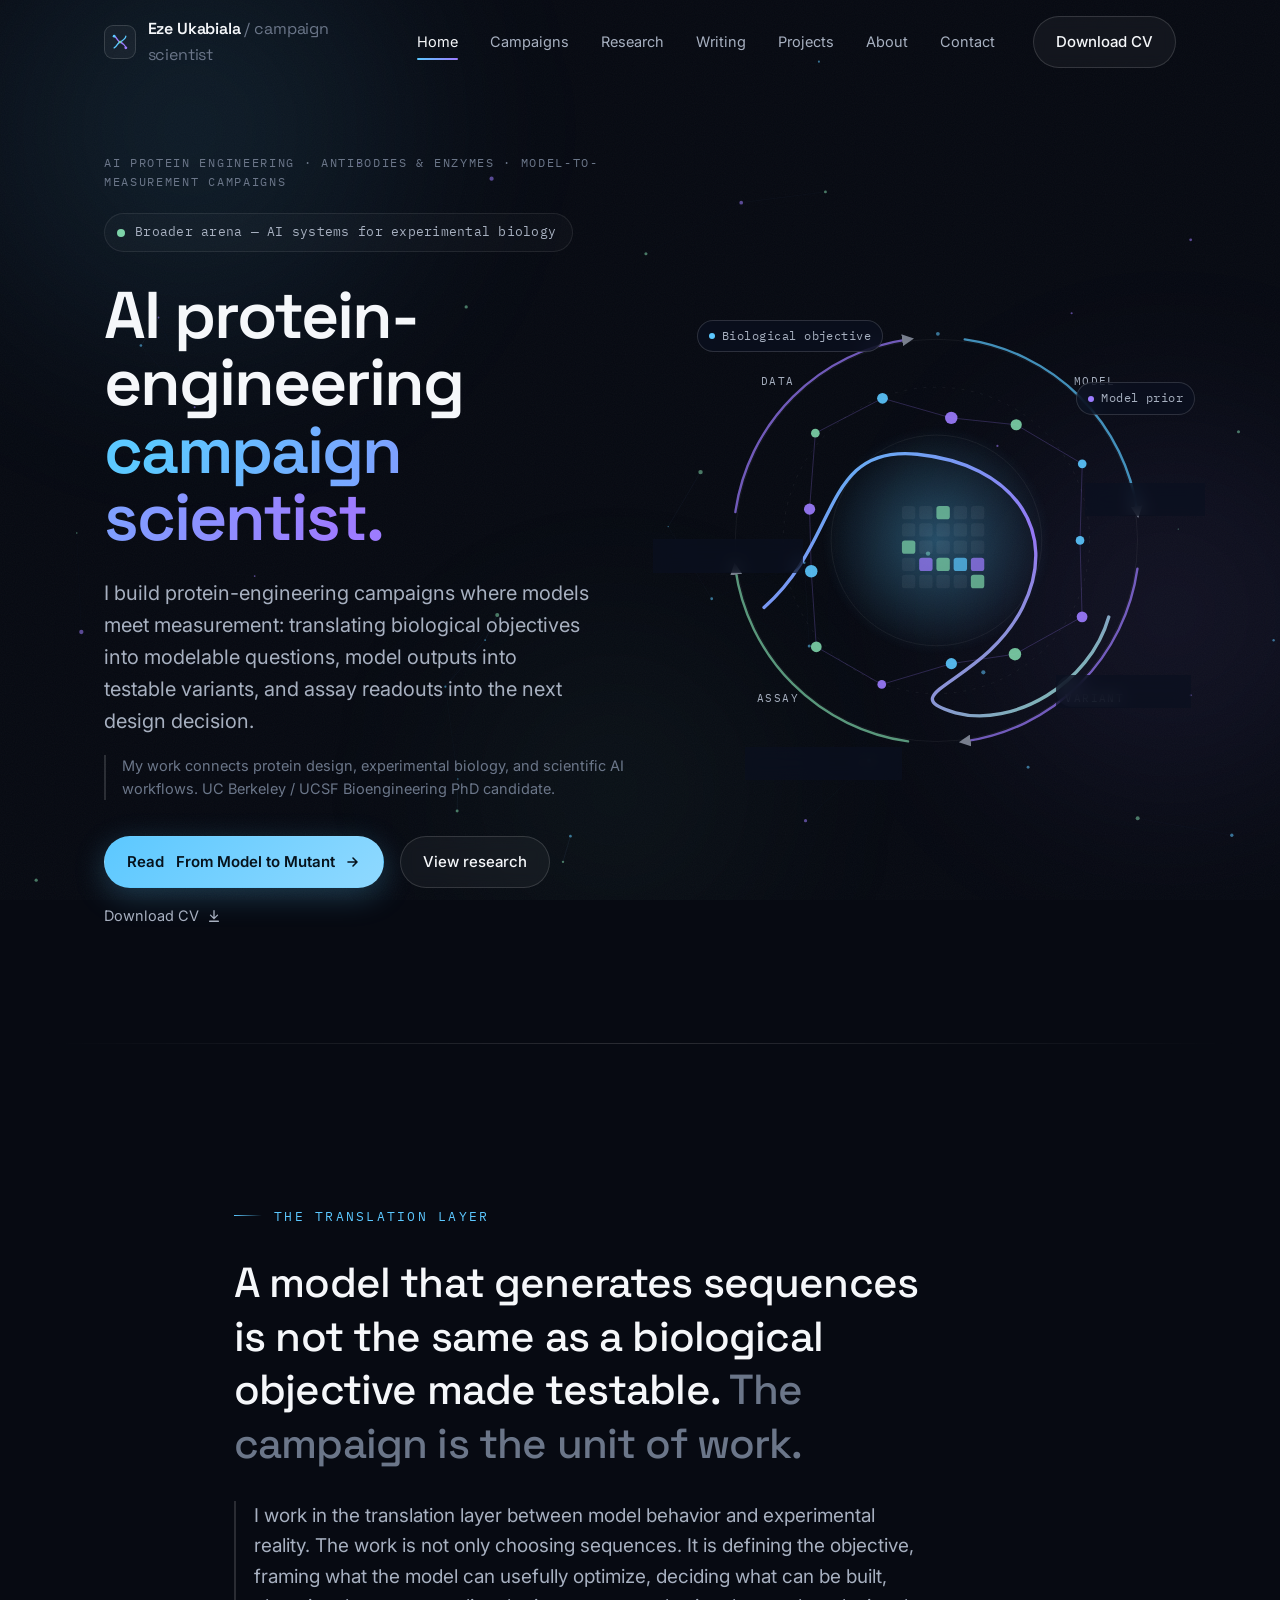
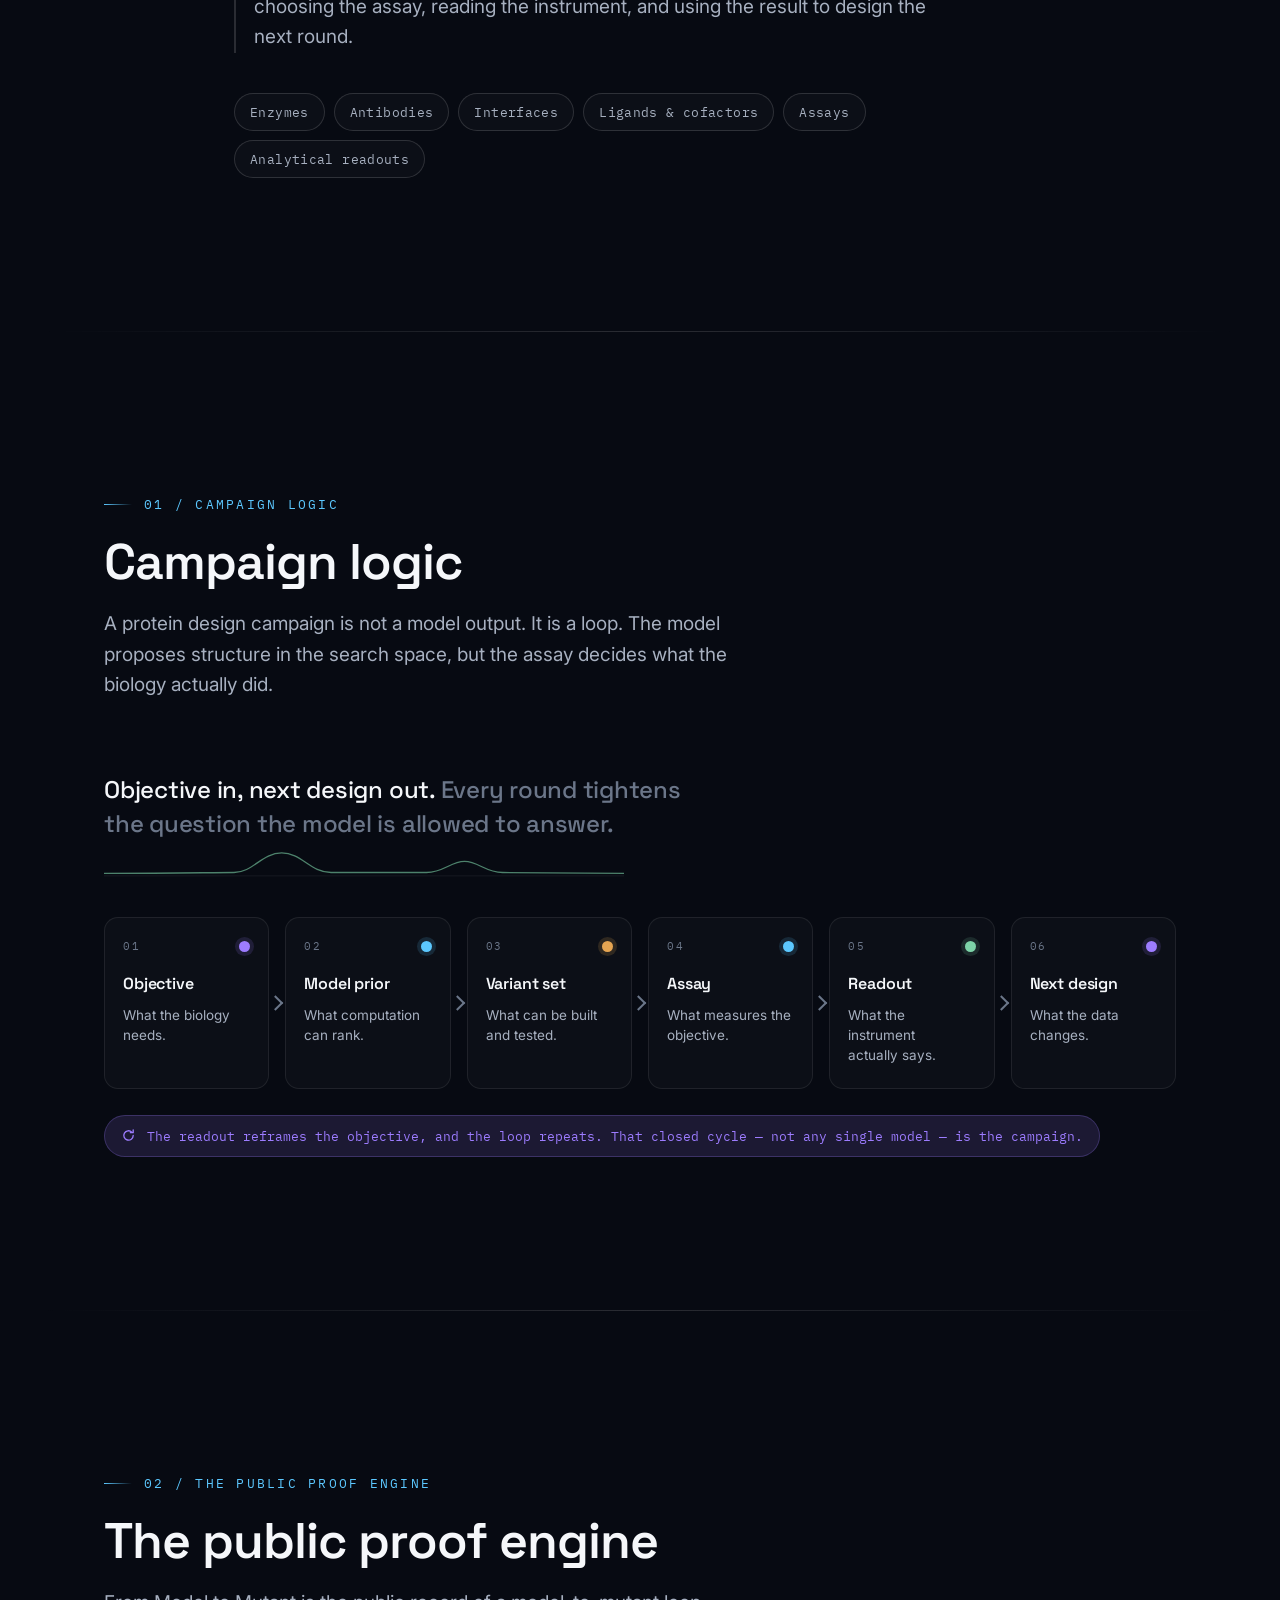
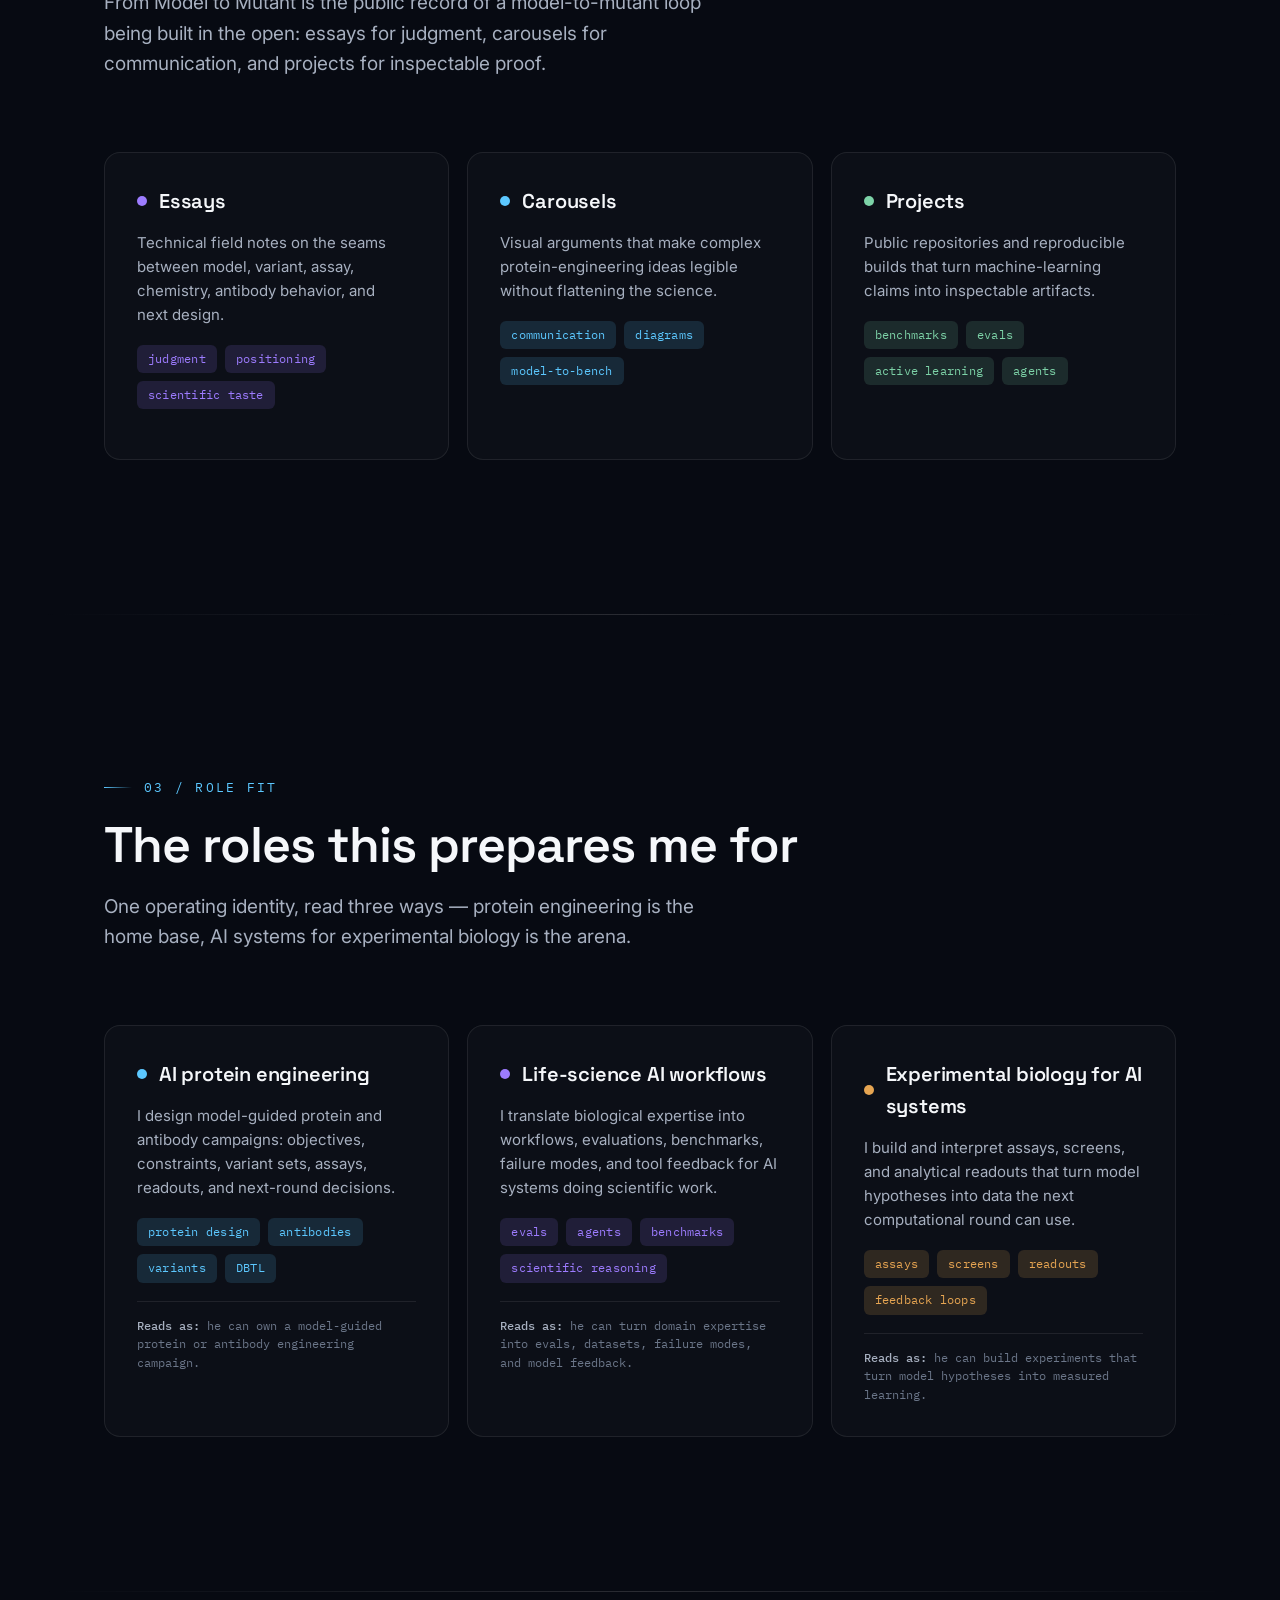
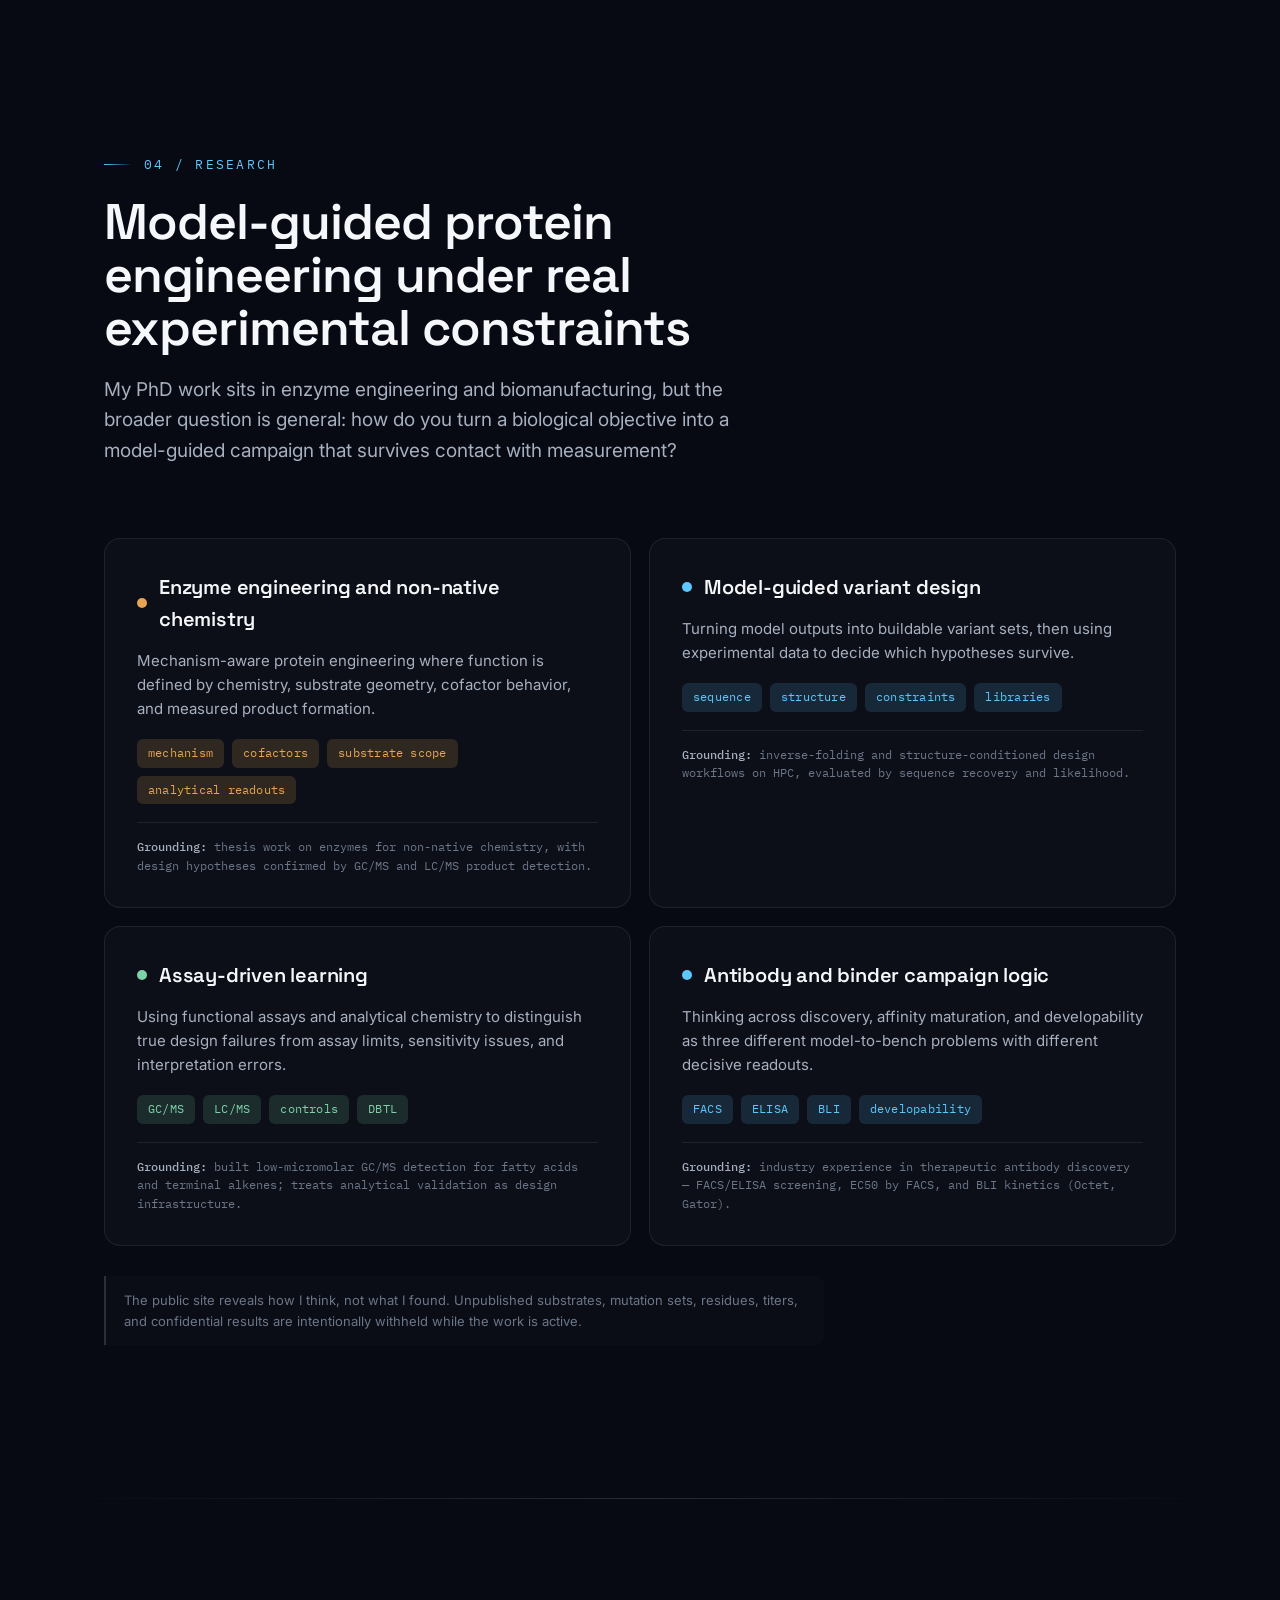
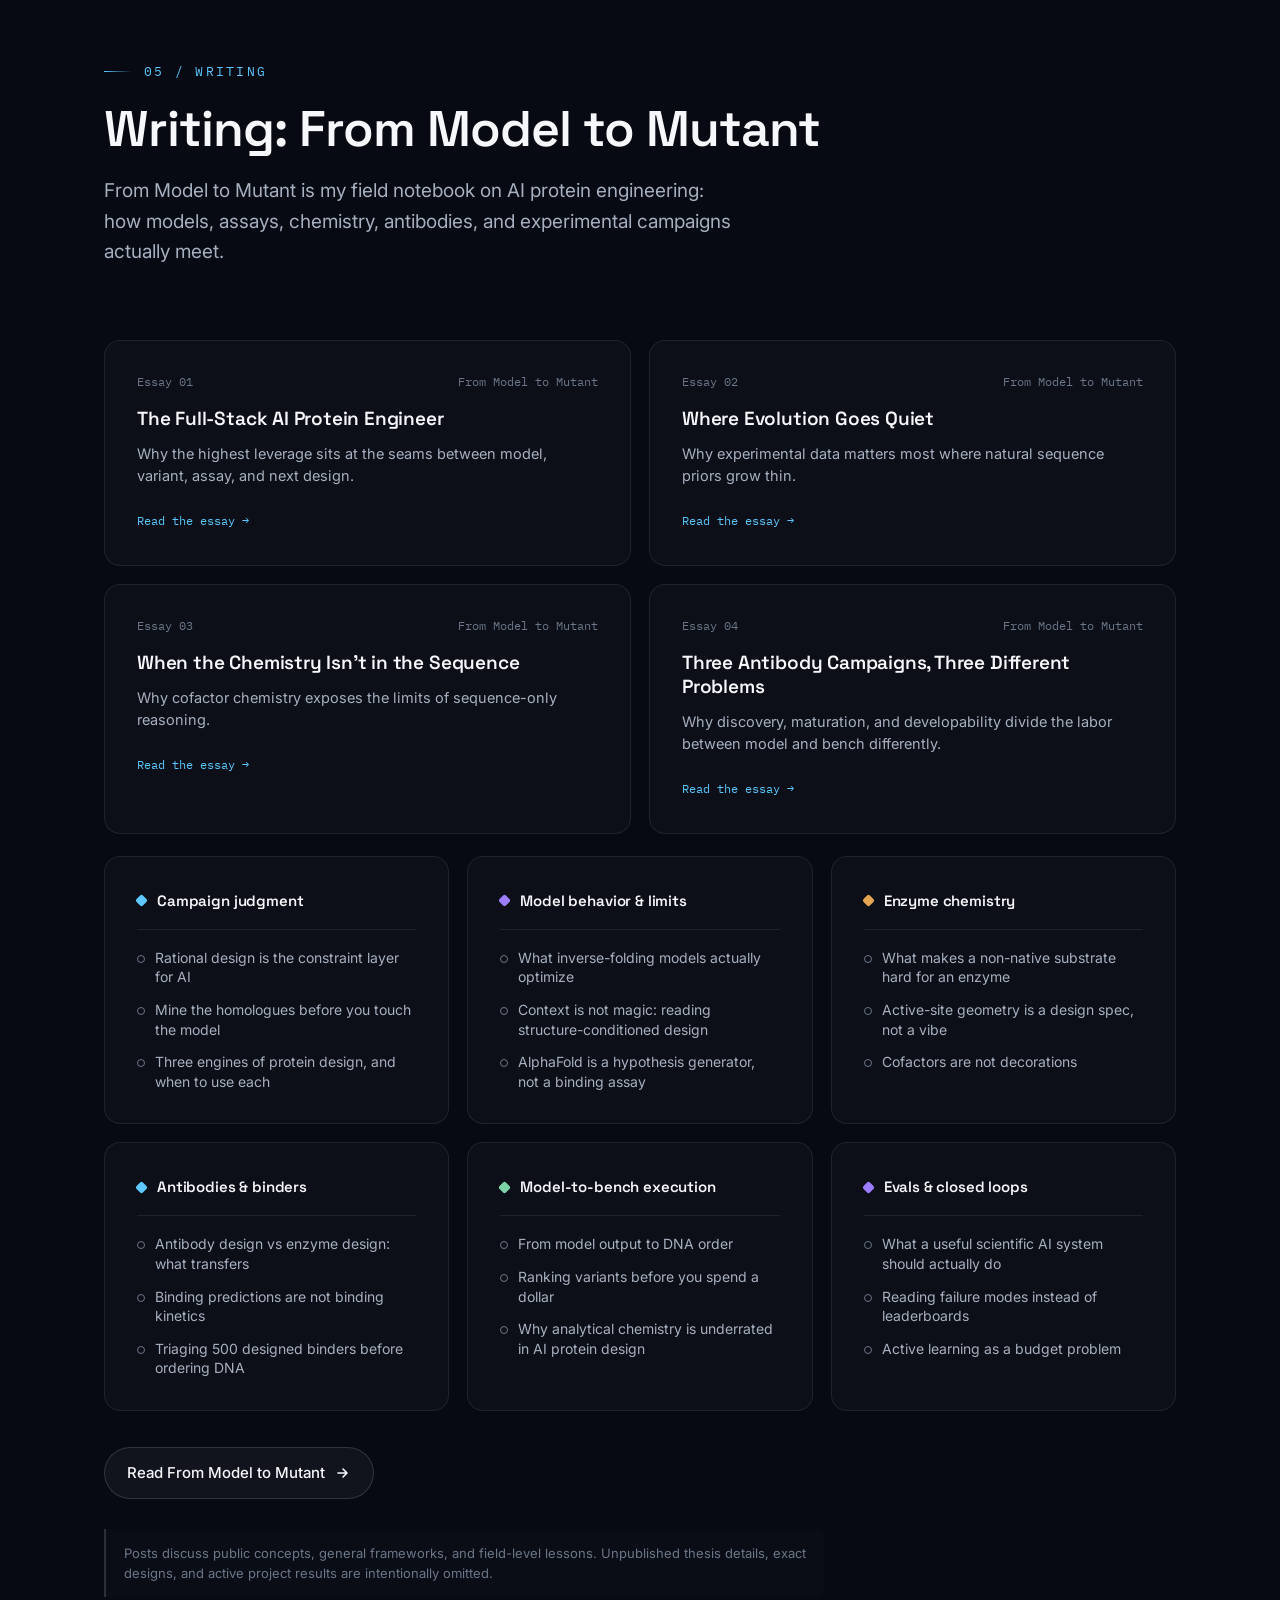
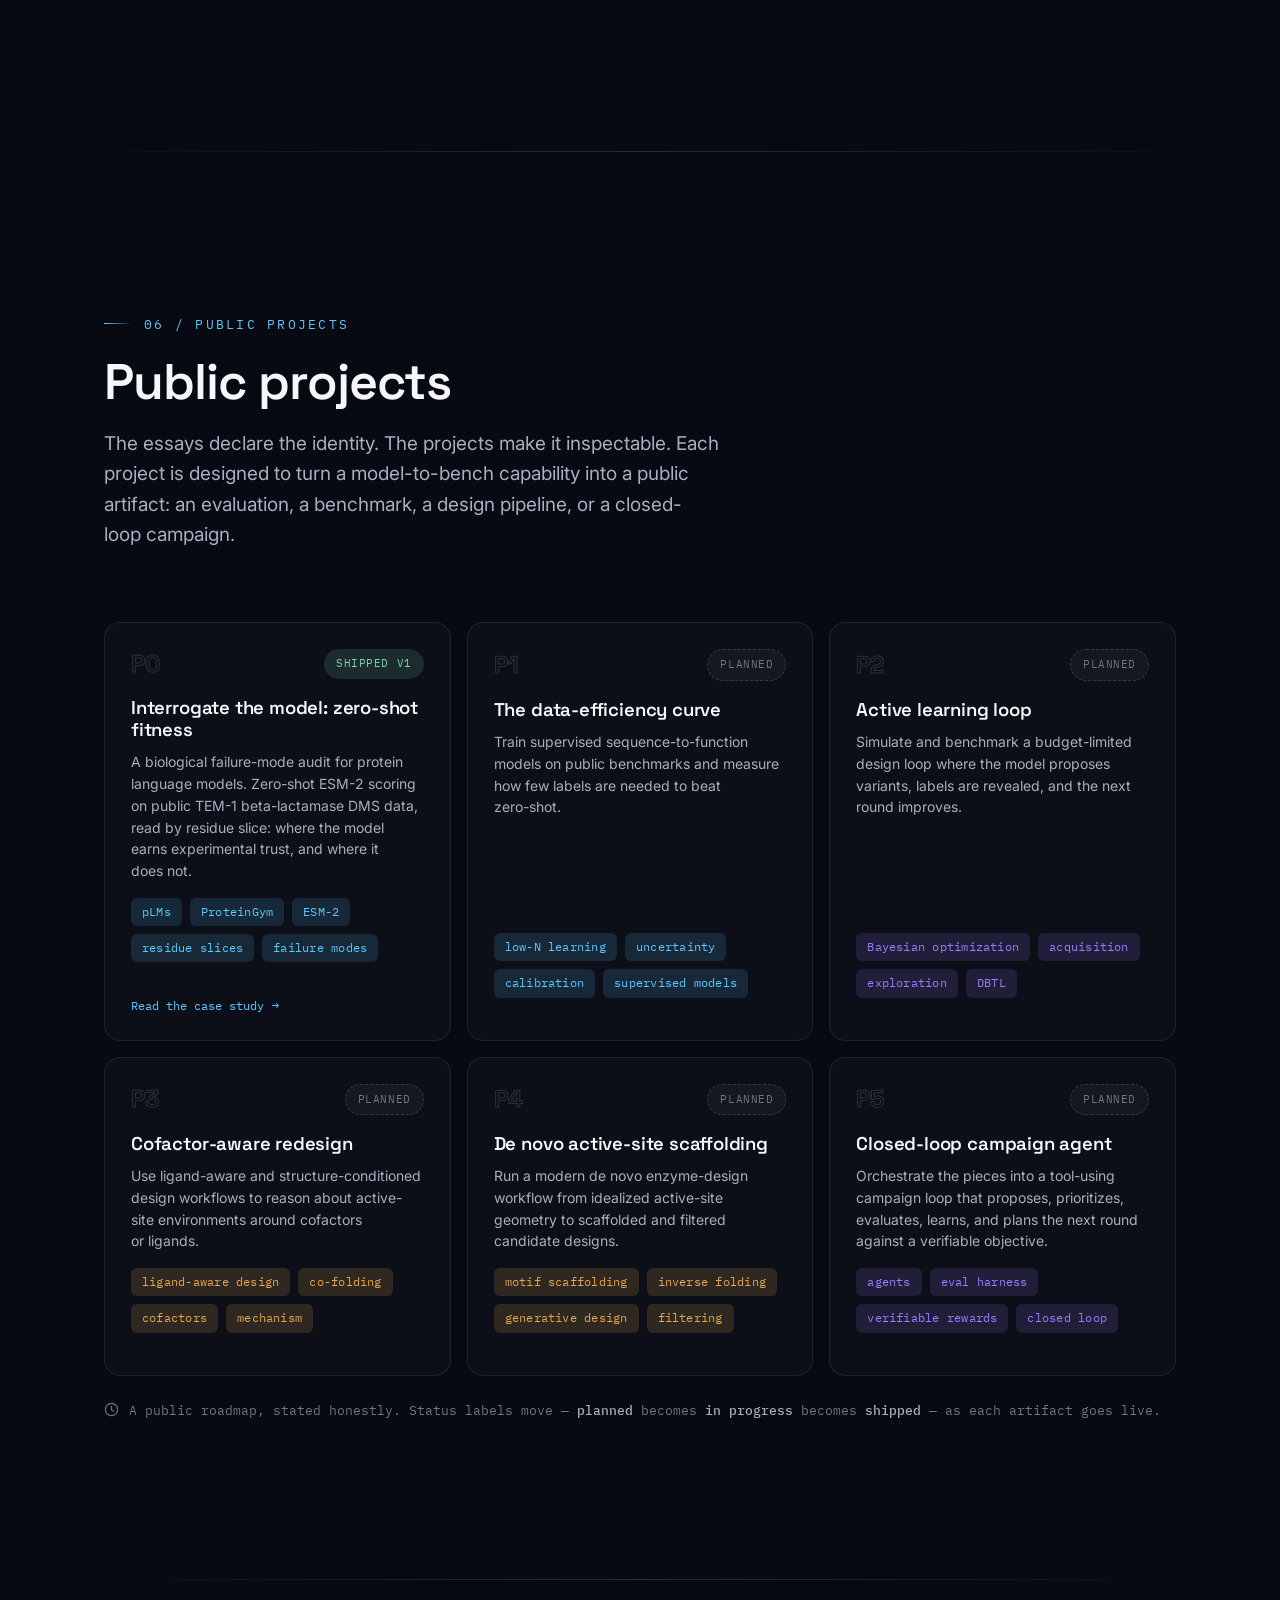
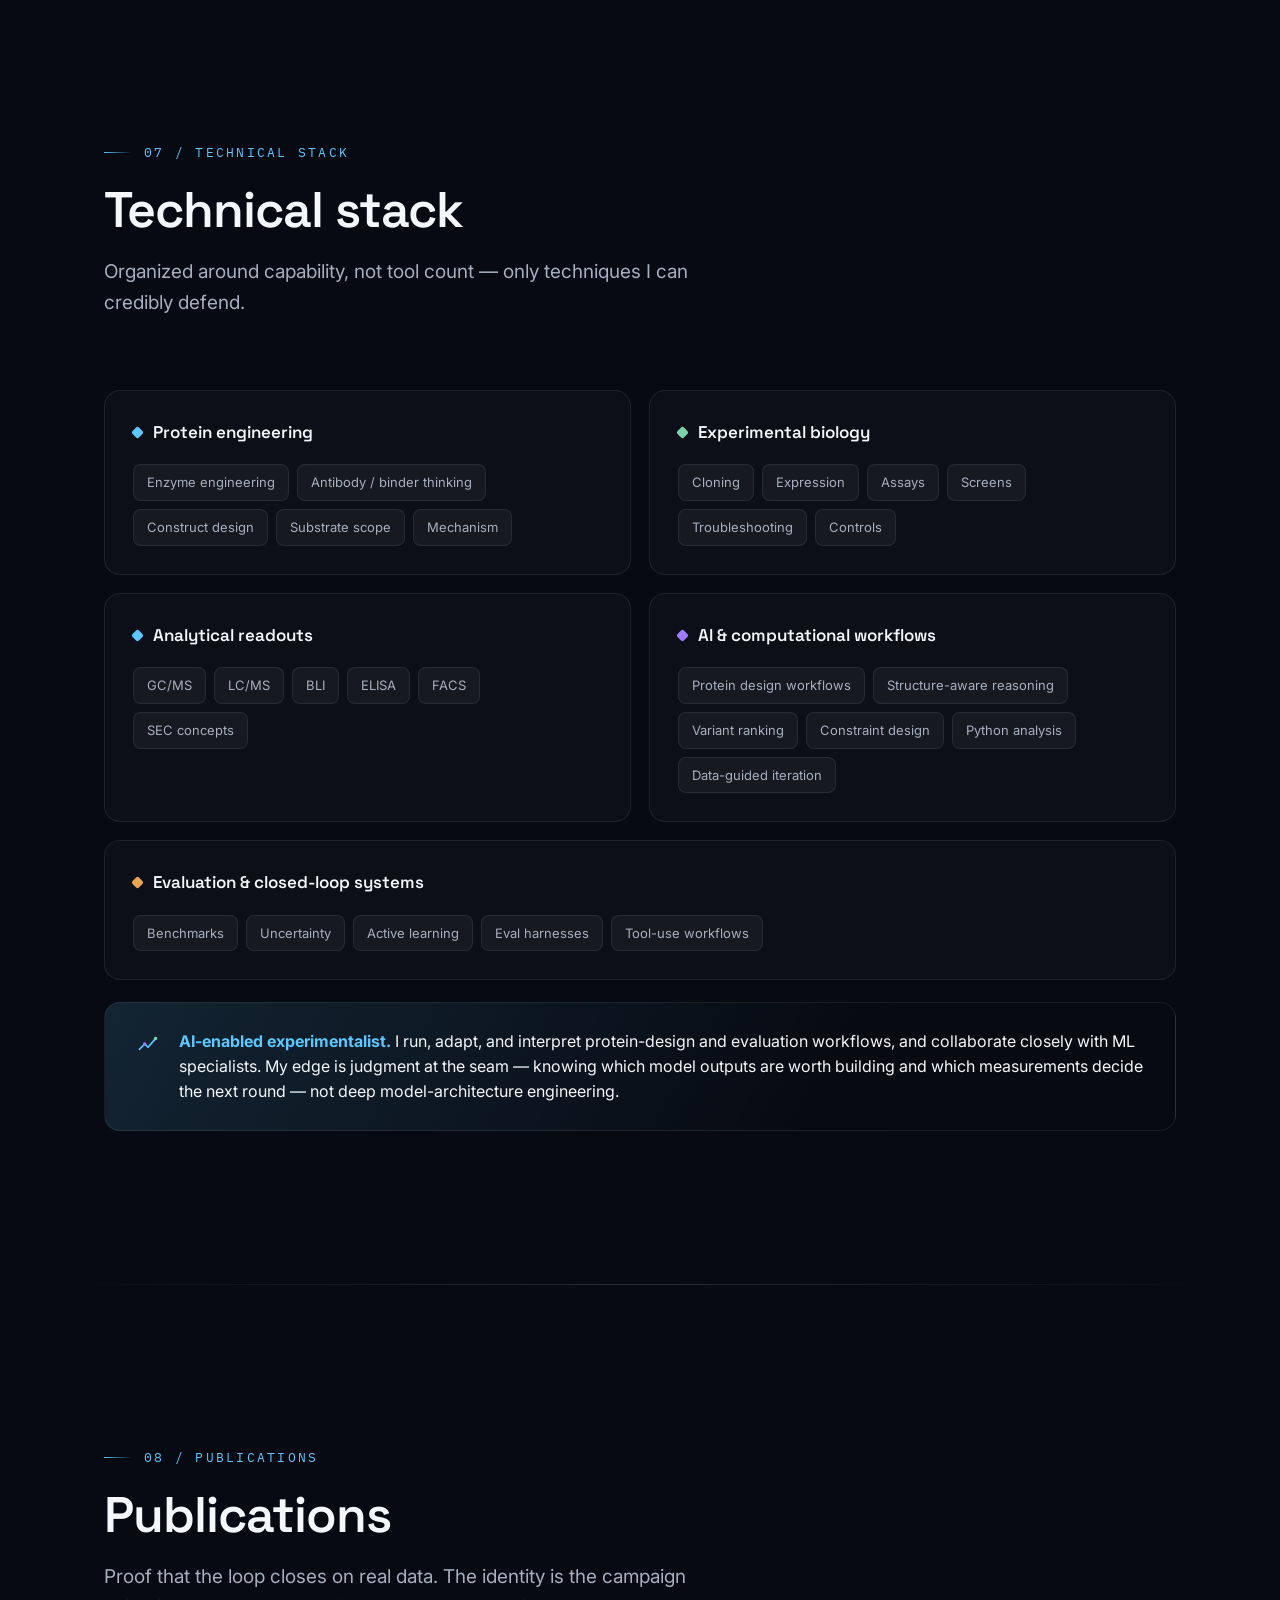
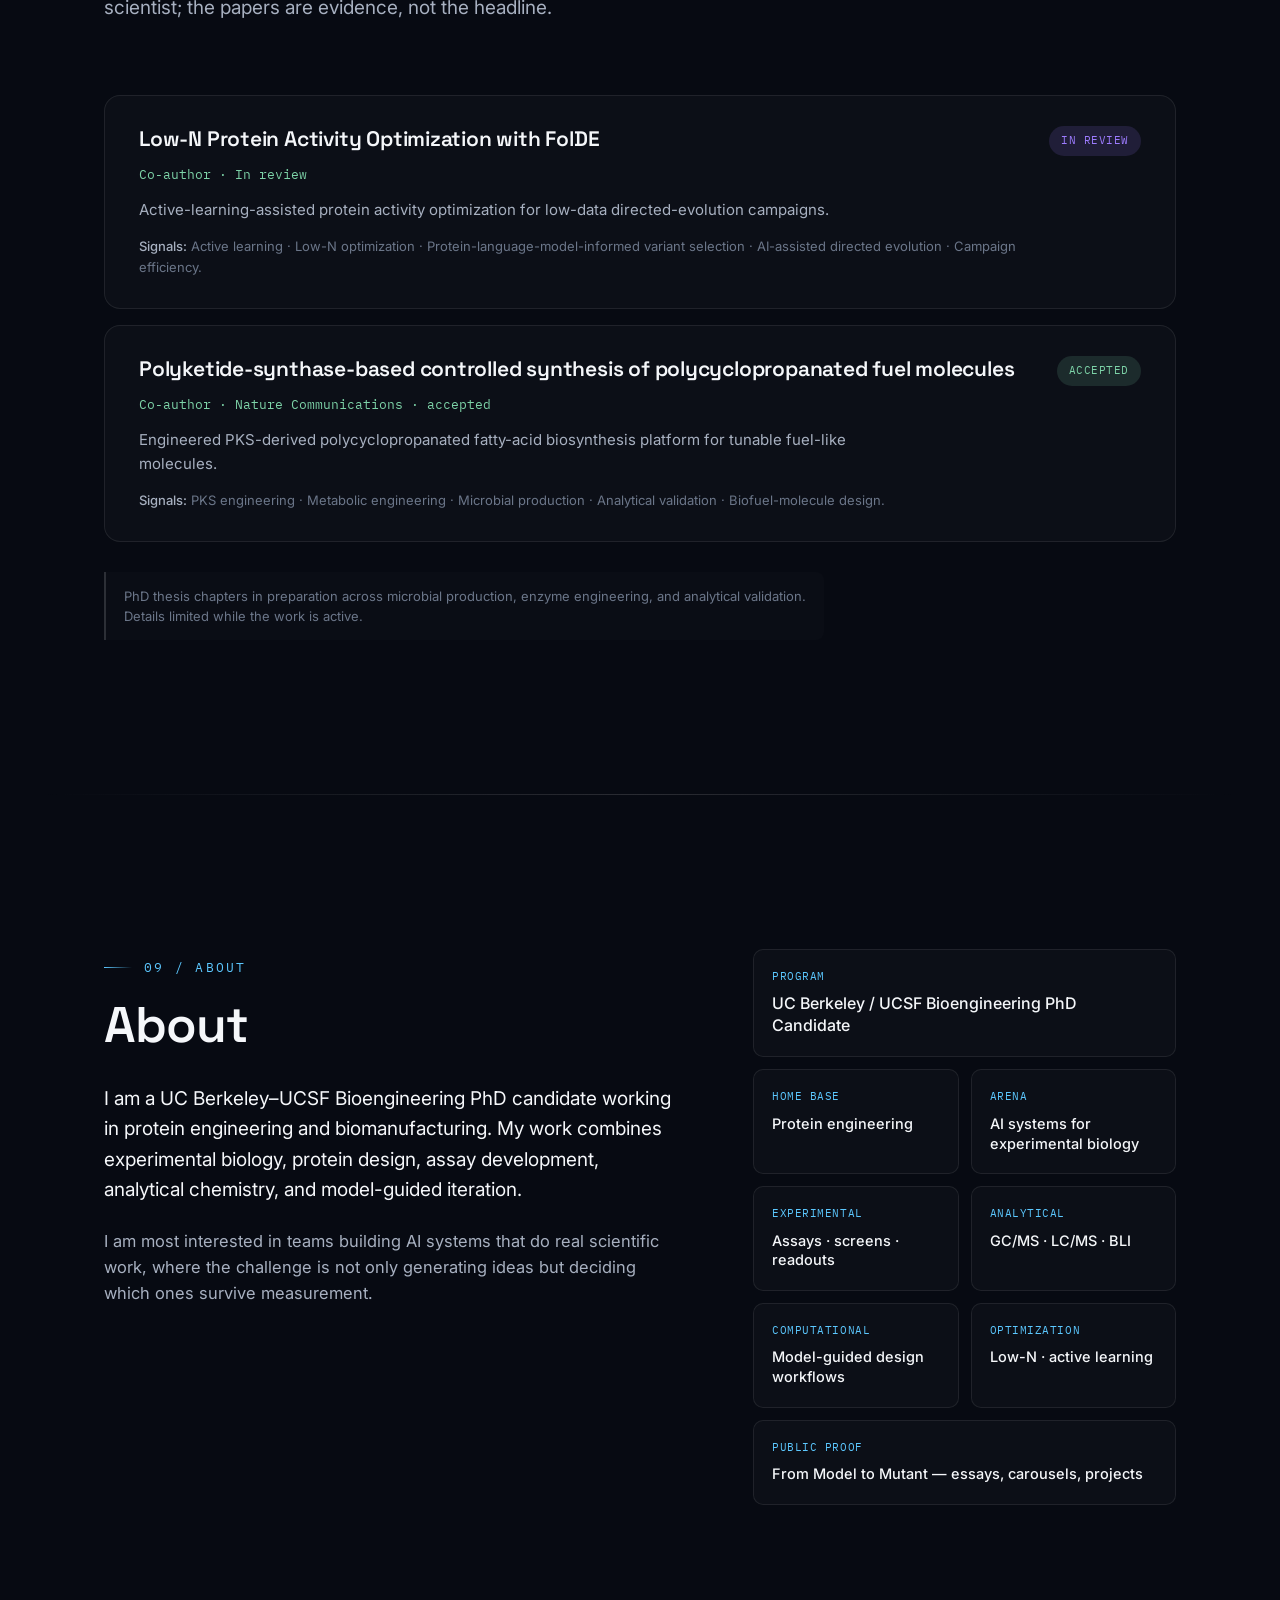
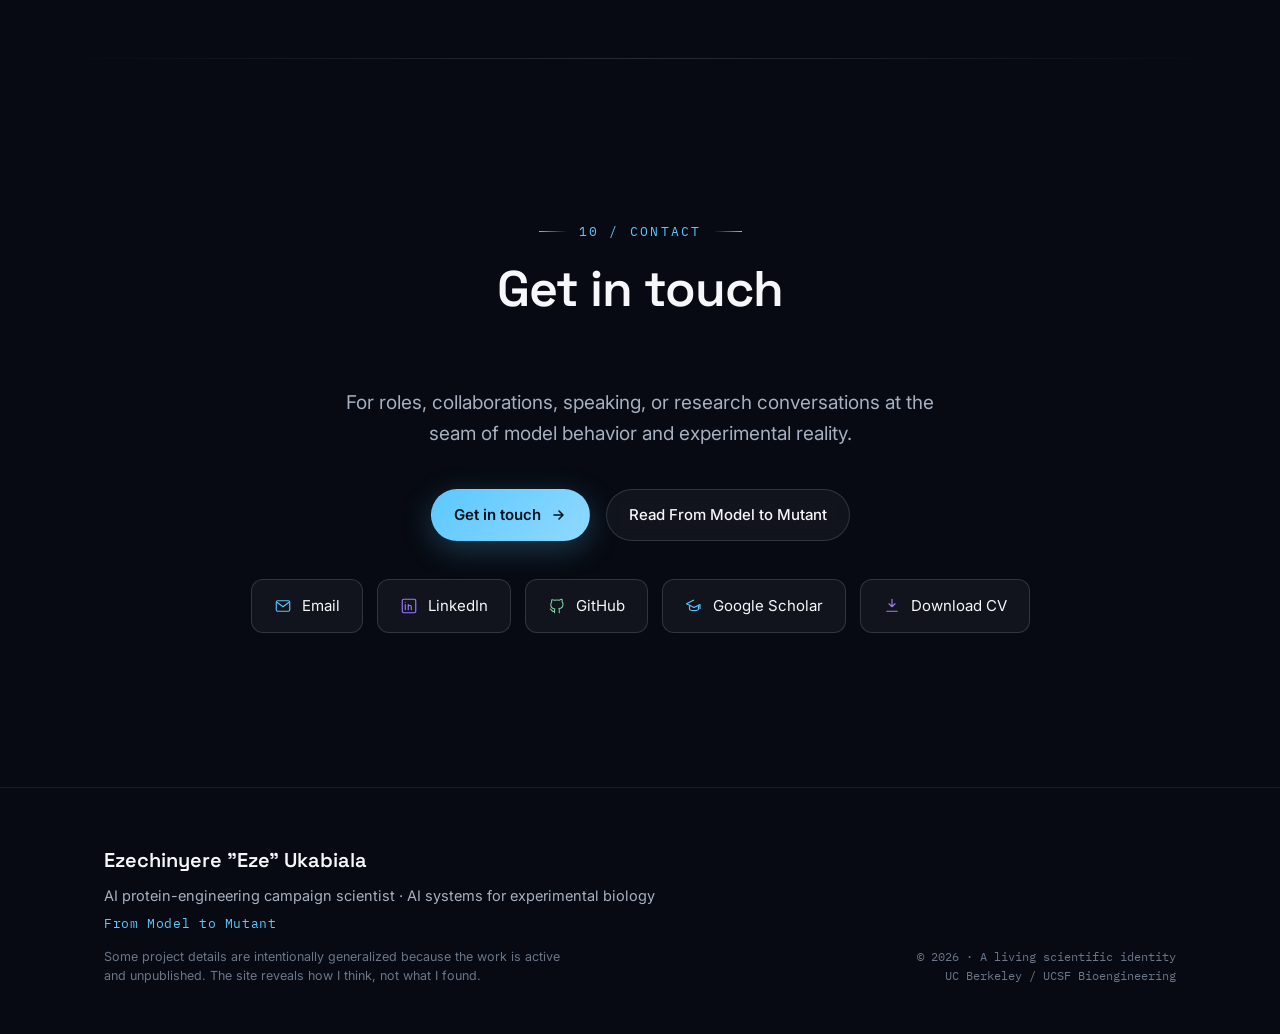
==== index.html @ 8ec1fbf8 "Replace portfolio site with project case study design" ====
<!DOCTYPE html>
<html lang="en">
<head>
<meta charset="UTF-8" />
<meta name="viewport" content="width=device-width, initial-scale=1.0" />
<title>Eze Ukabiala — AI Protein-Engineering Campaign Scientist</title>
<meta name="description" content="Ezechinyere 'Eze' Ukabiala — AI protein-engineering campaign scientist working at the seam of model behavior and experimental reality: protein and antibody design, experimental biology, analytical readouts, and scientific AI workflows. UC Berkeley / UCSF Bioengineering PhD candidate." />
<link rel="preconnect" href="https://fonts.googleapis.com" />
<link rel="preconnect" href="https://fonts.gstatic.com" crossorigin />
<link href="https://fonts.googleapis.com/css2?family=Space+Grotesk:wght@400;500;600;700&family=Inter:wght@400;500;600&family=IBM+Plex+Mono:wght@400;500&display=swap" rel="stylesheet" />
<link rel="stylesheet" href="styles.css" />
</head>
<body>

<template id="__bundler_thumbnail" data-bg-color="#070A12">
  <svg viewBox="0 0 1200 800" xmlns="http://www.w3.org/2000/svg">
    <rect width="1200" height="800" fill="#070A12"/>
    <circle cx="600" cy="400" r="190" fill="none" stroke="rgba(255,255,255,0.08)" stroke-width="2"/>
    <circle cx="600" cy="400" r="130" fill="none" stroke="rgba(255,255,255,0.06)" stroke-width="2" stroke-dasharray="4 10"/>
    <path d="M420 520 C 520 420 500 300 620 320 S 800 440 740 520" fill="none" stroke="#5CC8FF" stroke-width="6" stroke-linecap="round"/>
    <path d="M460 300 C 560 360 560 460 660 500" fill="none" stroke="#9D7CFF" stroke-width="5" stroke-linecap="round" opacity="0.8"/>
    <circle cx="420" cy="520" r="12" fill="#5CC8FF"/>
    <circle cx="740" cy="520" r="12" fill="#9D7CFF"/>
    <circle cx="600" cy="400" r="9" fill="#7DD3A8"/>
  </svg>
</template>

<!-- Ambient layers -->
<canvas id="bg-canvas"></canvas>
<div class="bg-orbs">
  <div class="orb orb-1"></div>
  <div class="orb orb-2"></div>
  <div class="orb orb-3"></div>
</div>
<div class="grain"></div>

<!-- NAV -->
<header class="nav">
  <div class="nav-inner">
    <a href="#home" class="brand">
      <span class="brand-mark">
        <svg viewBox="0 0 24 24" fill="none"><path d="M5 19c4-2 4-6 7-7s7-5 7-7" stroke="#5CC8FF" stroke-width="1.6" stroke-linecap="round"/><path d="M5 5c4 2 4 6 7 7s7 5 7 7" stroke="#9D7CFF" stroke-width="1.6" stroke-linecap="round"/><circle cx="5" cy="5" r="1.7" fill="#5CC8FF"/><circle cx="19" cy="19" r="1.7" fill="#9D7CFF"/><circle cx="12" cy="12" r="1.5" fill="#7DD3A8"/></svg>
      </span>
      <span class="brand-name">Eze Ukabiala<span> / campaign scientist</span></span>
    </a>
    <nav class="nav-links">
      <a href="#home">Home</a>
      <a href="#campaigns">Campaigns</a>
      <a href="#research">Research</a>
      <a href="#writing">Writing</a>
      <a href="#projects">Projects</a>
      <a href="#about">About</a>
      <a href="#contact">Contact</a>
    </nav>
    <div class="nav-cta">
      <a href="#" class="btn btn-ghost" data-cv>Download CV</a>
      <button class="nav-toggle" aria-label="Menu"><span></span><span></span><span></span></button>
    </div>
  </div>
</header>

<div class="mobile-backdrop"></div>
<nav class="mobile-menu">
  <a href="#campaigns">Campaigns</a>
  <a href="#research">Research</a>
  <a href="#writing">Writing</a>
  <a href="#projects">Projects</a>
  <a href="#about">About</a>
  <a href="#contact">Contact</a>
</nav>

<main>

<!-- HERO -->
<section class="hero" id="home" data-screen-label="Hero">
  <div class="wrap hero-grid">
    <div class="hero-copy">
      <div class="hero-eyebrow reveal">AI protein engineering · Antibodies &amp; enzymes · Model-to-measurement campaigns</div>
      <div class="pill">
        <span class="dot"></span>
        Broader arena — AI systems for experimental biology
      </div>
      <h1>AI protein-engineering <span class="grad">campaign scientist.</span></h1>
      <p class="hero-sub">I build protein-engineering campaigns where models meet measurement: translating biological objectives into modelable questions, model outputs into testable variants, and assay readouts into the next design decision.</p>
      <p class="hero-support">My work connects protein design, experimental biology, and scientific AI workflows. UC Berkeley / UCSF Bioengineering PhD candidate.</p>
      <div class="hero-actions">
        <a href="#" class="btn btn-primary">Read <em style="font-style:normal;margin-left:2px">From Model to Mutant</em>
          <svg width="16" height="16" viewBox="0 0 16 16" fill="none"><path d="M3 8h9M8 4l4 4-4 4" stroke="currentColor" stroke-width="1.6" stroke-linecap="round" stroke-linejoin="round"/></svg>
        </a>
        <a href="#research" class="btn btn-ghost">View research</a>
        <a href="#" class="btn-text" data-cv>Download CV
          <svg class="arrow" width="14" height="14" viewBox="0 0 16 16" fill="none"><path d="M8 2v9M4 7l4 4 4-4M3 14h10" stroke="currentColor" stroke-width="1.5" stroke-linecap="round" stroke-linejoin="round"/></svg>
        </a>
      </div>
    </div>

    <div class="hero-visual">
      <svg id="hero-svg" viewBox="0 0 500 500" aria-hidden="true"></svg>
      <div class="float-label" style="top:4%; left:0%; animation-delay:0s">Biological objective</div>
      <div class="float-label v" style="top:17%; right:-4%; animation-delay:1.1s">Model prior</div>
      <div class="float-label" style="top:50%; left:-9%; animation-delay:0.6s">Variant library</div>
      <div class="float-label g" style="bottom:15%; right:-3%; animation-delay:1.6s">Assay readout</div>
      <div class="float-label v" style="bottom:0%; left:10%; animation-delay:0.9s">Analytical trace</div>
      <div class="float-label g" style="top:38%; right:-6%; animation-delay:2.0s">Next design</div>
    </div>
  </div>
</section>

<div class="divider"></div>

<!-- TRANSLATION LAYER -->
<section id="translation" class="why" data-screen-label="Translation layer">
  <div class="wrap why-inner">
    <div class="eyebrow reveal">The translation layer</div>
    <p class="why-statement reveal">A model that generates sequences is not the same as a biological objective made testable. <span class="muted">The campaign is the unit of work.</span></p>
    <p class="why-sub reveal d1">I work in the translation layer between model behavior and experimental reality. The work is not only choosing sequences. It is defining the objective, framing what the model can usefully optimize, deciding what can be built, choosing the assay, reading the instrument, and using the result to design the next round.</p>
    <div class="modality-tags reveal d2">
      <span class="modality">Enzymes</span>
      <span class="modality">Antibodies</span>
      <span class="modality">Interfaces</span>
      <span class="modality">Ligands &amp; cofactors</span>
      <span class="modality">Assays</span>
      <span class="modality">Analytical readouts</span>
    </div>
  </div>
</section>

<div class="divider"></div>

<!-- CAMPAIGN LOGIC -->
<section id="campaigns" data-screen-label="Campaign logic">
  <div class="wrap">
    <div class="section-head reveal">
      <div class="eyebrow">01 / Campaign logic</div>
      <h2 class="section-title">Campaign logic</h2>
      <p class="section-intro">A protein design campaign is not a model output. It is a loop. The model proposes structure in the search space, but the assay decides what the biology actually did.</p>
    </div>

    <div class="reveal">
      <p class="loop-intro">Objective in, next design out. <span class="muted">Every round tightens the question the model is allowed to answer.</span></p>
      <svg class="assay-trace" viewBox="0 0 600 40" preserveAspectRatio="none" aria-hidden="true">
        <path class="base" d="M0 34 H600"/>
        <path d="M0 31 C 90 31, 120 30, 150 30 C 172 30, 182 7, 205 7 C 228 7, 238 30, 262 30 C 320 30, 340 30, 372 30 C 392 30, 400 17, 416 17 C 432 17, 440 30, 460 30 C 520 30, 560 31, 600 31"/>
      </svg>
    </div>

    <div class="loop-track">
      <div class="loop-node ln-violet reveal">
        <div class="ln-head"><span class="ln-num">01</span><span class="ln-dot"></span></div>
        <h4>Objective</h4>
        <p>What the biology needs.</p>
      </div>
      <div class="loop-node ln-cyan reveal">
        <div class="ln-head"><span class="ln-num">02</span><span class="ln-dot"></span></div>
        <h4>Model prior</h4>
        <p>What computation can rank.</p>
      </div>
      <div class="loop-node ln-amber reveal">
        <div class="ln-head"><span class="ln-num">03</span><span class="ln-dot"></span></div>
        <h4>Variant set</h4>
        <p>What can be built and tested.</p>
      </div>
      <div class="loop-node ln-cyan reveal">
        <div class="ln-head"><span class="ln-num">04</span><span class="ln-dot"></span></div>
        <h4>Assay</h4>
        <p>What measures the objective.</p>
      </div>
      <div class="loop-node ln-green reveal">
        <div class="ln-head"><span class="ln-num">05</span><span class="ln-dot"></span></div>
        <h4>Readout</h4>
        <p>What the instrument actually says.</p>
      </div>
      <div class="loop-node ln-violet reveal">
        <div class="ln-head"><span class="ln-num">06</span><span class="ln-dot"></span></div>
        <h4>Next design</h4>
        <p>What the data changes.</p>
      </div>
    </div>

    <div class="loop-return reveal">
      <svg viewBox="0 0 16 16" fill="none"><path d="M13 8a5 5 0 1 1-1.5-3.6M13 2v3h-3" stroke="#9D7CFF" stroke-width="1.4" stroke-linecap="round" stroke-linejoin="round"/></svg>
      The readout reframes the objective, and the loop repeats. That closed cycle — not any single model — is the campaign.
    </div>
  </div>
</section>

<div class="divider"></div>

<!-- PUBLIC PROOF ENGINE -->
<section id="proof" data-screen-label="Public proof engine">
  <div class="wrap">
    <div class="section-head reveal">
      <div class="eyebrow">02 / The public proof engine</div>
      <h2 class="section-title">The public proof engine</h2>
      <p class="section-intro">From Model to Mutant is the public record of a model-to-mutant loop being built in the open: essays for judgment, carousels for communication, and projects for inspectable proof.</p>
    </div>

    <div class="proof-grid">
      <article class="card reveal">
        <div class="c-head"><span class="c-dot" style="background:var(--violet)"></span><h3 class="card-title">Essays</h3></div>
        <p class="c-body">Technical field notes on the seams between model, variant, assay, chemistry, antibody behavior, and next design.</p>
        <div class="tags"><span class="tag violet">judgment</span><span class="tag violet">positioning</span><span class="tag violet">scientific taste</span></div>
      </article>
      <article class="card reveal d1">
        <div class="c-head"><span class="c-dot" style="background:var(--cyan)"></span><h3 class="card-title">Carousels</h3></div>
        <p class="c-body">Visual arguments that make complex protein-engineering ideas legible without flattening the science.</p>
        <div class="tags"><span class="tag">communication</span><span class="tag">diagrams</span><span class="tag">model-to-bench</span></div>
      </article>
      <article class="card reveal d2">
        <div class="c-head"><span class="c-dot" style="background:var(--green)"></span><h3 class="card-title">Projects</h3></div>
        <p class="c-body">Public repositories and reproducible builds that turn machine-learning claims into inspectable artifacts.</p>
        <div class="tags"><span class="tag green">benchmarks</span><span class="tag green">evals</span><span class="tag green">active learning</span><span class="tag green">agents</span></div>
      </article>
    </div>
  </div>
</section>

<div class="divider"></div>

<!-- ROLE FIT -->
<section id="roles" data-screen-label="Role fit">
  <div class="wrap">
    <div class="section-head reveal">
      <div class="eyebrow">03 / Role fit</div>
      <h2 class="section-title">The roles this prepares me for</h2>
      <p class="section-intro">One operating identity, read three ways — protein engineering is the home base, AI systems for experimental biology is the arena.</p>
    </div>

    <div class="role-grid">
      <article class="card reveal">
        <div class="c-head"><span class="c-dot" style="background:var(--cyan)"></span><h3 class="card-title">AI protein engineering</h3></div>
        <p class="c-body">I design model-guided protein and antibody campaigns: objectives, constraints, variant sets, assays, readouts, and next-round decisions.</p>
        <div class="tags"><span class="tag">protein design</span><span class="tag">antibodies</span><span class="tag">variants</span><span class="tag">DBTL</span></div>
        <div class="take"><b>Reads as:</b> he can own a model-guided protein or antibody engineering campaign.</div>
      </article>
      <article class="card reveal d1">
        <div class="c-head"><span class="c-dot" style="background:var(--violet)"></span><h3 class="card-title">Life-science AI workflows</h3></div>
        <p class="c-body">I translate biological expertise into workflows, evaluations, benchmarks, failure modes, and tool feedback for AI systems doing scientific work.</p>
        <div class="tags"><span class="tag violet">evals</span><span class="tag violet">agents</span><span class="tag violet">benchmarks</span><span class="tag violet">scientific reasoning</span></div>
        <div class="take"><b>Reads as:</b> he can turn domain expertise into evals, datasets, failure modes, and model feedback.</div>
      </article>
      <article class="card reveal d2">
        <div class="c-head"><span class="c-dot" style="background:var(--amber)"></span><h3 class="card-title">Experimental biology for AI systems</h3></div>
        <p class="c-body">I build and interpret assays, screens, and analytical readouts that turn model hypotheses into data the next computational round can use.</p>
        <div class="tags"><span class="tag amber">assays</span><span class="tag amber">screens</span><span class="tag amber">readouts</span><span class="tag amber">feedback loops</span></div>
        <div class="take"><b>Reads as:</b> he can build experiments that turn model hypotheses into measured learning.</div>
      </article>
    </div>
  </div>
</section>

<div class="divider"></div>

<!-- RESEARCH -->
<section id="research" data-screen-label="Research">
  <div class="wrap">
    <div class="section-head reveal">
      <div class="eyebrow">04 / Research</div>
      <h2 class="section-title">Model-guided protein engineering under real experimental constraints</h2>
      <p class="section-intro">My PhD work sits in enzyme engineering and biomanufacturing, but the broader question is general: how do you turn a biological objective into a model-guided campaign that survives contact with measurement?</p>
    </div>

    <div class="research-grid">
      <article class="card reveal">
        <div class="c-head"><span class="c-dot" style="background:var(--amber)"></span><h3 class="card-title">Enzyme engineering and non-native chemistry</h3></div>
        <p class="c-body">Mechanism-aware protein engineering where function is defined by chemistry, substrate geometry, cofactor behavior, and measured product formation.</p>
        <div class="tags"><span class="tag amber">mechanism</span><span class="tag amber">cofactors</span><span class="tag amber">substrate scope</span><span class="tag amber">analytical readouts</span></div>
        <div class="take"><b>Grounding:</b> thesis work on enzymes for non-native chemistry, with design hypotheses confirmed by GC/MS and LC/MS product detection.</div>
      </article>
      <article class="card reveal d1">
        <div class="c-head"><span class="c-dot" style="background:var(--cyan)"></span><h3 class="card-title">Model-guided variant design</h3></div>
        <p class="c-body">Turning model outputs into buildable variant sets, then using experimental data to decide which hypotheses survive.</p>
        <div class="tags"><span class="tag">sequence</span><span class="tag">structure</span><span class="tag">constraints</span><span class="tag">libraries</span></div>
        <div class="take"><b>Grounding:</b> inverse-folding and structure-conditioned design workflows on HPC, evaluated by sequence recovery and likelihood.</div>
      </article>
      <article class="card reveal d1">
        <div class="c-head"><span class="c-dot" style="background:var(--green)"></span><h3 class="card-title">Assay-driven learning</h3></div>
        <p class="c-body">Using functional assays and analytical chemistry to distinguish true design failures from assay limits, sensitivity issues, and interpretation errors.</p>
        <div class="tags"><span class="tag green">GC/MS</span><span class="tag green">LC/MS</span><span class="tag green">controls</span><span class="tag green">DBTL</span></div>
        <div class="take"><b>Grounding:</b> built low-micromolar GC/MS detection for fatty acids and terminal alkenes; treats analytical validation as design infrastructure.</div>
      </article>
      <article class="card reveal d2">
        <div class="c-head"><span class="c-dot" style="background:var(--cyan)"></span><h3 class="card-title">Antibody and binder campaign logic</h3></div>
        <p class="c-body">Thinking across discovery, affinity maturation, and developability as three different model-to-bench problems with different decisive readouts.</p>
        <div class="tags"><span class="tag">FACS</span><span class="tag">ELISA</span><span class="tag">BLI</span><span class="tag">developability</span></div>
        <div class="take"><b>Grounding:</b> industry experience in therapeutic antibody discovery — FACS/ELISA screening, EC50 by FACS, and BLI kinetics (Octet, Gator).</div>
      </article>
    </div>

    <p class="writing-disclosure reveal">The public site reveals how I think, not what I found. Unpublished substrates, mutation sets, residues, titers, and confidential results are intentionally withheld while the work is active.</p>
  </div>
</section>

<div class="divider"></div>

<!-- WRITING -->
<section id="writing" data-screen-label="Writing">
  <div class="wrap">
    <div class="section-head reveal">
      <div class="eyebrow">05 / Writing</div>
      <h2 class="section-title">Writing: From Model to Mutant</h2>
      <p class="section-intro">From Model to Mutant is my field notebook on AI protein engineering: how models, assays, chemistry, antibodies, and experimental campaigns actually meet.</p>
    </div>

    <div class="articles">
      <a href="#" class="article card reveal">
        <div class="akicker"><span>Essay 01</span><span>From Model to Mutant</span></div>
        <h4>The Full-Stack AI Protein Engineer</h4>
        <p>Why the highest leverage sits at the seams between model, variant, assay, and next design.</p>
        <span class="read">Read the essay <span class="arrow">→</span></span>
      </a>
      <a href="#" class="article card reveal d1">
        <div class="akicker"><span>Essay 02</span><span>From Model to Mutant</span></div>
        <h4>Where Evolution Goes Quiet</h4>
        <p>Why experimental data matters most where natural sequence priors grow thin.</p>
        <span class="read">Read the essay <span class="arrow">→</span></span>
      </a>
      <a href="#" class="article card reveal">
        <div class="akicker"><span>Essay 03</span><span>From Model to Mutant</span></div>
        <h4>When the Chemistry Isn't in the Sequence</h4>
        <p>Why cofactor chemistry exposes the limits of sequence-only reasoning.</p>
        <span class="read">Read the essay <span class="arrow">→</span></span>
      </a>
      <a href="#" class="article card reveal d1">
        <div class="akicker"><span>Essay 04</span><span>From Model to Mutant</span></div>
        <h4>Three Antibody Campaigns, Three Different Problems</h4>
        <p>Why discovery, maturation, and developability divide the labor between model and bench differently.</p>
        <span class="read">Read the essay <span class="arrow">→</span></span>
      </a>
    </div>

    <div class="lanes" style="margin-top:22px">
      <div class="lane card reveal">
        <div class="lane-head"><span class="lane-dot" style="background:var(--cyan)"></span>Campaign judgment</div>
        <ul class="lane-list">
          <li>Rational design is the constraint layer for AI</li>
          <li>Mine the homologues before you touch the model</li>
          <li>Three engines of protein design, and when to use each</li>
        </ul>
      </div>
      <div class="lane card reveal d1">
        <div class="lane-head"><span class="lane-dot" style="background:var(--violet)"></span>Model behavior &amp; limits</div>
        <ul class="lane-list">
          <li>What inverse-folding models actually optimize</li>
          <li>Context is not magic: reading structure-conditioned design</li>
          <li>AlphaFold is a hypothesis generator, not a binding assay</li>
        </ul>
      </div>
      <div class="lane card reveal">
        <div class="lane-head"><span class="lane-dot" style="background:var(--amber)"></span>Enzyme chemistry</div>
        <ul class="lane-list">
          <li>What makes a non-native substrate hard for an enzyme</li>
          <li>Active-site geometry is a design spec, not a vibe</li>
          <li>Cofactors are not decorations</li>
        </ul>
      </div>
      <div class="lane card reveal d1">
        <div class="lane-head"><span class="lane-dot" style="background:var(--cyan)"></span>Antibodies &amp; binders</div>
        <ul class="lane-list">
          <li>Antibody design vs enzyme design: what transfers</li>
          <li>Binding predictions are not binding kinetics</li>
          <li>Triaging 500 designed binders before ordering DNA</li>
        </ul>
      </div>
      <div class="lane card reveal">
        <div class="lane-head"><span class="lane-dot" style="background:var(--green)"></span>Model-to-bench execution</div>
        <ul class="lane-list">
          <li>From model output to DNA order</li>
          <li>Ranking variants before you spend a dollar</li>
          <li>Why analytical chemistry is underrated in AI protein design</li>
        </ul>
      </div>
      <div class="lane card reveal d1">
        <div class="lane-head"><span class="lane-dot" style="background:var(--violet)"></span>Evals &amp; closed loops</div>
        <ul class="lane-list">
          <li>What a useful scientific AI system should actually do</li>
          <li>Reading failure modes instead of leaderboards</li>
          <li>Active learning as a budget problem</li>
        </ul>
      </div>
    </div>

    <div style="margin-top:36px" class="reveal">
      <a href="#" class="btn btn-ghost">Read From Model to Mutant
        <svg width="16" height="16" viewBox="0 0 16 16" fill="none"><path d="M3 8h9M8 4l4 4-4 4" stroke="currentColor" stroke-width="1.6" stroke-linecap="round" stroke-linejoin="round"/></svg>
      </a>
    </div>

    <p class="writing-disclosure reveal">Posts discuss public concepts, general frameworks, and field-level lessons. Unpublished thesis details, exact designs, and active project results are intentionally omitted.</p>
  </div>
</section>

<div class="divider"></div>

<!-- PUBLIC PROJECTS -->
<section id="projects" data-screen-label="Public projects">
  <div class="wrap">
    <div class="section-head reveal">
      <div class="eyebrow">06 / Public projects</div>
      <h2 class="section-title">Public projects</h2>
      <p class="section-intro">The essays declare the identity. The projects make it inspectable. Each project is designed to turn a model-to-bench capability into a public artifact: an evaluation, a benchmark, a design pipeline, or a closed-loop campaign.</p>
    </div>

    <div class="roadmap">
      <a class="rm-card reveal rm-link" href="projects/p0-zero-shot-fitness.html" style="color:var(--text);text-decoration:none">
        <div class="rm-top"><span class="rm-code">P0</span><span class="pub-status status-shipped">Shipped v1</span></div>
        <h3>Interrogate the model: zero-shot fitness</h3>
        <p>A biological failure-mode audit for protein language models. Zero-shot ESM-2 scoring on public TEM-1 beta-lactamase DMS data, read by residue slice: where the model earns experimental trust, and where it does not.</p>
        <div class="tags"><span class="tag">pLMs</span><span class="tag">ProteinGym</span><span class="tag">ESM-2</span><span class="tag">residue slices</span><span class="tag">failure modes</span></div>
        <span class="rm-cta">Read the case study <span class="arrow">&rarr;</span></span>
      </a>
      <article class="rm-card reveal d1">
        <div class="rm-top"><span class="rm-code">P1</span><span class="pub-status status-planned">Planned</span></div>
        <h3>The data-efficiency curve</h3>
        <p>Train supervised sequence-to-function models on public benchmarks and measure how few labels are needed to beat zero-shot.</p>
        <div class="tags"><span class="tag">low-N learning</span><span class="tag">uncertainty</span><span class="tag">calibration</span><span class="tag">supervised models</span></div>
      </article>
      <article class="rm-card reveal d2">
        <div class="rm-top"><span class="rm-code">P2</span><span class="pub-status status-planned">Planned</span></div>
        <h3>Active learning loop</h3>
        <p>Simulate and benchmark a budget-limited design loop where the model proposes variants, labels are revealed, and the next round improves.</p>
        <div class="tags"><span class="tag violet">Bayesian optimization</span><span class="tag violet">acquisition</span><span class="tag violet">exploration</span><span class="tag violet">DBTL</span></div>
      </article>
      <article class="rm-card reveal">
        <div class="rm-top"><span class="rm-code">P3</span><span class="pub-status status-planned">Planned</span></div>
        <h3>Cofactor-aware redesign</h3>
        <p>Use ligand-aware and structure-conditioned design workflows to reason about active-site environments around cofactors or ligands.</p>
        <div class="tags"><span class="tag amber">ligand-aware design</span><span class="tag amber">co-folding</span><span class="tag amber">cofactors</span><span class="tag amber">mechanism</span></div>
      </article>
      <article class="rm-card reveal d1">
        <div class="rm-top"><span class="rm-code">P4</span><span class="pub-status status-planned">Planned</span></div>
        <h3>De novo active-site scaffolding</h3>
        <p>Run a modern de novo enzyme-design workflow from idealized active-site geometry to scaffolded and filtered candidate designs.</p>
        <div class="tags"><span class="tag amber">motif scaffolding</span><span class="tag amber">inverse folding</span><span class="tag amber">generative design</span><span class="tag amber">filtering</span></div>
      </article>
      <article class="rm-card reveal d2">
        <div class="rm-top"><span class="rm-code">P5</span><span class="pub-status status-planned">Planned</span></div>
        <h3>Closed-loop campaign agent</h3>
        <p>Orchestrate the pieces into a tool-using campaign loop that proposes, prioritizes, evaluates, learns, and plans the next round against a verifiable objective.</p>
        <div class="tags"><span class="tag violet">agents</span><span class="tag violet">eval harness</span><span class="tag violet">verifiable rewards</span><span class="tag violet">closed loop</span></div>
      </article>
    </div>

    <div class="roadmap-note reveal">
      <svg width="15" height="15" viewBox="0 0 16 16" fill="none"><circle cx="8" cy="8" r="6.5" stroke="#6B7689" stroke-width="1.3"/><path d="M8 5v3.5l2.2 1.3" stroke="#6B7689" stroke-width="1.3" stroke-linecap="round" stroke-linejoin="round"/></svg>
      <span>A public roadmap, stated honestly. Status labels move — <b>planned</b> becomes <b>in progress</b> becomes <b>shipped</b> — as each artifact goes live.</span>
    </div>
  </div>
</section>

<div class="divider"></div>

<!-- TECHNICAL STACK -->
<section id="skills" data-screen-label="Technical stack">
  <div class="wrap">
    <div class="section-head reveal">
      <div class="eyebrow">07 / Technical stack</div>
      <h2 class="section-title">Technical stack</h2>
      <p class="section-intro">Organized around capability, not tool count — only techniques I can credibly defend.</p>
    </div>

    <div class="skill-groups">
      <div class="skill-group reveal">
        <h3><span class="gdot" style="background:var(--cyan)"></span>Protein engineering</h3>
        <div class="skills-chips">
          <span class="skill">Enzyme engineering</span><span class="skill">Antibody / binder thinking</span><span class="skill">Construct design</span><span class="skill">Substrate scope</span><span class="skill">Mechanism</span>
        </div>
      </div>
      <div class="skill-group reveal d1">
        <h3><span class="gdot" style="background:var(--green)"></span>Experimental biology</h3>
        <div class="skills-chips">
          <span class="skill">Cloning</span><span class="skill">Expression</span><span class="skill">Assays</span><span class="skill">Screens</span><span class="skill">Troubleshooting</span><span class="skill">Controls</span>
        </div>
      </div>
      <div class="skill-group reveal">
        <h3><span class="gdot" style="background:var(--cyan)"></span>Analytical readouts</h3>
        <div class="skills-chips">
          <span class="skill">GC/MS</span><span class="skill">LC/MS</span><span class="skill">BLI</span><span class="skill">ELISA</span><span class="skill">FACS</span><span class="skill">SEC concepts</span>
        </div>
      </div>
      <div class="skill-group reveal d1">
        <h3><span class="gdot" style="background:var(--violet)"></span>AI &amp; computational workflows</h3>
        <div class="skills-chips">
          <span class="skill">Protein design workflows</span><span class="skill">Structure-aware reasoning</span><span class="skill">Variant ranking</span><span class="skill">Constraint design</span><span class="skill">Python analysis</span><span class="skill">Data-guided iteration</span>
        </div>
      </div>
      <div class="skill-group reveal" style="grid-column:1/-1">
        <h3><span class="gdot" style="background:var(--amber)"></span>Evaluation &amp; closed-loop systems</h3>
        <div class="skills-chips">
          <span class="skill">Benchmarks</span><span class="skill">Uncertainty</span><span class="skill">Active learning</span><span class="skill">Eval harnesses</span><span class="skill">Tool-use workflows</span>
        </div>
      </div>
    </div>

    <div class="skill-note reveal">
      <svg viewBox="0 0 24 24" fill="none"><path d="M4 17 9 12l3 3 7-8" stroke="#5CC8FF" stroke-width="1.6" stroke-linecap="round" stroke-linejoin="round"/><circle cx="9" cy="12" r="1.6" fill="#9D7CFF"/><circle cx="19" cy="7" r="1.6" fill="#7DD3A8"/></svg>
      <p><b>AI-enabled experimentalist.</b> I run, adapt, and interpret protein-design and evaluation workflows, and collaborate closely with ML specialists. My edge is judgment at the seam — knowing which model outputs are worth building and which measurements decide the next round — not deep model-architecture engineering.</p>
    </div>
  </div>
</section>

<div class="divider"></div>

<!-- PUBLICATIONS -->
<section id="publications" data-screen-label="Publications">
  <div class="wrap">
    <div class="section-head reveal">
      <div class="eyebrow">08 / Publications</div>
      <h2 class="section-title">Publications</h2>
      <p class="section-intro">Proof that the loop closes on real data. The identity is the campaign scientist; the papers are evidence, not the headline.</p>
    </div>

    <div class="pubs">
      <article class="pub reveal">
        <div>
          <h3>Low-N Protein Activity Optimization with FolDE</h3>
          <div class="role">Co-author · In review</div>
          <p>Active-learning-assisted protein activity optimization for low-data directed-evolution campaigns.</p>
          <div class="signal"><b>Signals:</b> Active learning · Low-N optimization · Protein-language-model-informed variant selection · AI-assisted directed evolution · Campaign efficiency.</div>
        </div>
        <span class="pub-status status-review">In review</span>
      </article>

      <article class="pub reveal d1">
        <div>
          <h3>Polyketide-synthase-based controlled synthesis of polycyclopropanated fuel molecules</h3>
          <div class="role">Co-author · Nature Communications · accepted</div>
          <p>Engineered PKS-derived polycyclopropanated fatty-acid biosynthesis platform for tunable fuel-like molecules.</p>
          <div class="signal"><b>Signals:</b> PKS engineering · Metabolic engineering · Microbial production · Analytical validation · Biofuel-molecule design.</div>
        </div>
        <span class="pub-status status-accepted">Accepted</span>
      </article>
    </div>

    <p class="writing-disclosure reveal">PhD thesis chapters in preparation across microbial production, enzyme engineering, and analytical validation. Details limited while the work is active.</p>
  </div>
</section>

<div class="divider"></div>

<!-- ABOUT -->
<section id="about" data-screen-label="About">
  <div class="wrap about-grid">
    <div class="about-copy">
      <div class="section-head reveal" style="margin-bottom:32px">
        <div class="eyebrow">09 / About</div>
        <h2 class="section-title">About</h2>
      </div>
      <div class="reveal">
        <p>I am a UC Berkeley–UCSF Bioengineering PhD candidate working in protein engineering and biomanufacturing. My work combines experimental biology, protein design, assay development, analytical chemistry, and model-guided iteration.</p>
        <p>I am most interested in teams building AI systems that do real scientific work, where the challenge is not only generating ideas but deciding which ones survive measurement.</p>
      </div>
    </div>
    <div class="reveal d1">
      <div class="snapshot">
        <div class="snap wide">
          <div class="k">PROGRAM</div>
          <div class="v" style="font-size:16px">UC Berkeley / UCSF Bioengineering PhD Candidate</div>
        </div>
        <div class="snap"><div class="k">HOME BASE</div><div class="v">Protein engineering</div></div>
        <div class="snap"><div class="k">ARENA</div><div class="v">AI systems for experimental biology</div></div>
        <div class="snap"><div class="k">EXPERIMENTAL</div><div class="v">Assays · screens · readouts</div></div>
        <div class="snap"><div class="k">ANALYTICAL</div><div class="v">GC/MS · LC/MS · BLI</div></div>
        <div class="snap"><div class="k">COMPUTATIONAL</div><div class="v">Model-guided design workflows</div></div>
        <div class="snap"><div class="k">OPTIMIZATION</div><div class="v">Low-N · active learning</div></div>
        <div class="snap wide"><div class="k">PUBLIC PROOF</div><div class="v">From Model to Mutant — essays, carousels, projects</div></div>
      </div>
    </div>
  </div>
</section>

<div class="divider"></div>

<!-- CONTACT -->
<section id="contact" class="contact" data-screen-label="Contact">
  <div class="wrap">
    <div class="section-head reveal">
      <div class="eyebrow">10 / Contact</div>
      <h2 class="section-title">Get in touch</h2>
    </div>
    <p class="contact-copy reveal">For roles, collaborations, speaking, or research conversations at the seam of model behavior and experimental reality.</p>
    <div class="hero-actions reveal d1" style="justify-content:center;margin-bottom:38px">
      <a href="mailto:eze_ukabiala@berkeley.edu" class="btn btn-primary">Get in touch
        <svg width="16" height="16" viewBox="0 0 16 16" fill="none"><path d="M3 8h9M8 4l4 4-4 4" stroke="currentColor" stroke-width="1.6" stroke-linecap="round" stroke-linejoin="round"/></svg>
      </a>
      <a href="#" class="btn btn-ghost">Read From Model to Mutant</a>
    </div>
    <div class="contact-links reveal d1">
      <a href="mailto:eze_ukabiala@berkeley.edu" class="clink">
        <svg viewBox="0 0 24 24" fill="none"><rect x="3" y="5" width="18" height="14" rx="2" stroke="#5CC8FF" stroke-width="1.5"/><path d="m4 7 8 6 8-6" stroke="#5CC8FF" stroke-width="1.5"/></svg>
        Email
      </a>
      <a href="#" class="clink">
        <svg viewBox="0 0 24 24" fill="none"><rect x="3" y="3" width="18" height="18" rx="2" stroke="#9D7CFF" stroke-width="1.5"/><path d="M7 10v7M7 7v.01M11 17v-4a2 2 0 0 1 4 0v4M11 17v-7" stroke="#9D7CFF" stroke-width="1.5" stroke-linecap="round"/></svg>
        LinkedIn
      </a>
      <a href="#" class="clink">
        <svg viewBox="0 0 24 24" fill="none"><path d="M9 19c-4 1.5-4-2.5-6-3m12 5v-3.5c0-1 .1-1.4-.5-2 2.8-.3 5.5-1.4 5.5-6a4.6 4.6 0 0 0-1.3-3.2 4.3 4.3 0 0 0-.1-3.2s-1.1-.3-3.5 1.3a12 12 0 0 0-6 0C6.2 3.3 5.1 3.6 5.1 3.6a4.3 4.3 0 0 0-.1 3.2A4.6 4.6 0 0 0 3.7 10c0 4.6 2.7 5.7 5.5 6-.6.6-.6 1.2-.5 2V21" stroke="#7DD3A8" stroke-width="1.4" stroke-linecap="round" stroke-linejoin="round"/></svg>
        GitHub
      </a>
      <a href="#" class="clink">
        <svg viewBox="0 0 24 24" fill="none"><path d="M12 4 2 9l10 5 8-4v6" stroke="#5CC8FF" stroke-width="1.5" stroke-linejoin="round"/><path d="M6 12v4c0 1.1 2.7 2 6 2s6-.9 6-2v-4" stroke="#5CC8FF" stroke-width="1.5"/></svg>
        Google Scholar
      </a>
      <a href="#" class="clink" data-cv>
        <svg viewBox="0 0 24 24" fill="none"><path d="M12 3v10M8 9l4 4 4-4M5 19h14" stroke="#9D7CFF" stroke-width="1.5" stroke-linecap="round" stroke-linejoin="round"/></svg>
        Download CV
      </a>
    </div>
  </div>
</section>

</main>

<footer>
  <div class="wrap footer-inner">
    <div>
      <div class="footer-name">Ezechinyere "Eze" Ukabiala</div>
      <div class="footer-role">AI protein-engineering campaign scientist · AI systems for experimental biology</div>
      <div class="footer-brand">From Model to Mutant</div>
      <div class="footer-note">Some project details are intentionally generalized because the work is active and unpublished. The site reveals how I think, not what I found.</div>
    </div>
    <div class="footer-meta">
      © 2026 · A living scientific identity<br />
      UC Berkeley / UCSF Bioengineering
    </div>
  </div>
</footer>

<script src="main.js"></script>
</body>
</html>
---- styles.css ----
/* ============================================================
   Eze Ukabiala — AI-assisted protein & enzyme engineering
   Design tokens + base + components
   ============================================================ */

:root {
  /* Surfaces */
  --bg-0: #070A12;
  --bg-1: #0B1020;
  --bg-2: #0E1117;
  --panel: rgba(255, 255, 255, 0.025);
  --panel-2: rgba(255, 255, 255, 0.045);
  --panel-hover: rgba(255, 255, 255, 0.06);

  /* Borders */
  --border: rgba(255, 255, 255, 0.08);
  --border-strong: rgba(255, 255, 255, 0.14);

  /* Text */
  --text: #F5F7FA;
  --text-2: #A7B0C0;
  --text-3: #6B7689;

  /* Accents */
  --cyan: #5CC8FF;
  --violet: #9D7CFF;
  --green: #7DD3A8;
  --cyan-soft: rgba(92, 200, 255, 0.14);
  --violet-soft: rgba(157, 124, 255, 0.14);
  --green-soft: rgba(125, 211, 168, 0.14);
  --amber: #E6A552;
  --amber-soft: rgba(230, 165, 82, 0.16);

  /* Type */
  --font-display: "Space Grotesk", "Manrope", system-ui, sans-serif;
  --font-body: "Inter", system-ui, -apple-system, sans-serif;
  --font-mono: "IBM Plex Mono", ui-monospace, "SF Mono", monospace;

  /* Layout */
  --maxw: 1200px;
  --gutter: clamp(20px, 5vw, 64px);
  --radius: 16px;
  --radius-sm: 10px;

  --ease: cubic-bezier(0.22, 1, 0.36, 1);
}

* { box-sizing: border-box; margin: 0; padding: 0; }

html {
  scroll-behavior: smooth;
  scroll-padding-top: 96px;
  -webkit-font-smoothing: antialiased;
  text-rendering: optimizeLegibility;
}

body {
  font-family: var(--font-body);
  background: var(--bg-0);
  color: var(--text);
  line-height: 1.6;
  font-size: 17px;
  overflow-x: hidden;
  position: relative;
}

a { color: var(--cyan); text-decoration: none; }
a:hover { color: #8fd9ff; }

/* ---- Ambient background layers ---- */
#bg-canvas {
  position: fixed;
  inset: 0;
  width: 100%;
  height: 100%;
  z-index: 0;
  pointer-events: none;
}

.bg-orbs {
  position: fixed;
  inset: 0;
  z-index: 0;
  pointer-events: none;
  overflow: hidden;
}
.orb {
  position: absolute;
  border-radius: 50%;
  filter: blur(90px);
  opacity: 0.5;
}
.orb-1 { width: 620px; height: 620px; top: -180px; left: -120px;
  background: radial-gradient(circle, rgba(92,200,255,0.28), transparent 70%); }
.orb-2 { width: 540px; height: 540px; top: 38%; right: -160px;
  background: radial-gradient(circle, rgba(157,124,255,0.24), transparent 70%); }
.orb-3 { width: 460px; height: 460px; bottom: -120px; left: 30%;
  background: radial-gradient(circle, rgba(125,211,168,0.14), transparent 70%); }

.grain {
  position: fixed;
  inset: 0;
  z-index: 1;
  pointer-events: none;
  opacity: 0.035;
  background-image: url("[data-uri]");
}

main, header, footer { position: relative; z-index: 2; }

/* ---- Layout helpers ---- */
.wrap { max-width: var(--maxw); margin: 0 auto; padding: 0 var(--gutter); }
section { padding: clamp(96px, 12vw, 168px) 0; }

.section-head { margin-bottom: clamp(40px, 6vw, 72px); max-width: 760px; }
.eyebrow {
  font-family: var(--font-mono);
  font-size: 12.5px;
  letter-spacing: 0.18em;
  text-transform: uppercase;
  color: var(--cyan);
  display: inline-flex;
  align-items: center;
  gap: 12px;
  margin-bottom: 22px;
}
.eyebrow::before {
  content: "";
  width: 28px; height: 1px;
  background: linear-gradient(90deg, var(--cyan), transparent);
}
h2.section-title {
  font-family: var(--font-display);
  font-weight: 600;
  font-size: clamp(30px, 4.4vw, 50px);
  letter-spacing: -0.02em;
  line-height: 1.06;
  margin-bottom: 20px;
}
.section-intro { color: var(--text-2); font-size: clamp(16px, 1.5vw, 19px); max-width: 640px; text-wrap: pretty; }

/* ---- Why this matters (editorial statement) ---- */
.why-inner { max-width: 940px; }
.why .eyebrow { margin-bottom: 30px; }
.why-statement {
  font-family: var(--font-display);
  font-weight: 500;
  font-size: clamp(25px, 3.4vw, 42px);
  line-height: 1.28;
  letter-spacing: -0.02em;
  text-wrap: balance;
  margin-bottom: 30px;
  color: var(--text);
}
.why-statement .muted { color: var(--text-3); }
.why-sub {
  font-size: clamp(16px, 1.6vw, 19px);
  color: var(--text-2);
  max-width: 700px;
  line-height: 1.6;
  text-wrap: pretty;
  padding-left: 18px;
  border-left: 2px solid var(--border-strong);
}

/* ---- Buttons ---- */
.btn {
  display: inline-flex;
  align-items: center;
  gap: 10px;
  font-family: var(--font-body);
  font-weight: 500;
  font-size: 15px;
  padding: 13px 22px;
  border-radius: 999px;
  border: 1px solid transparent;
  cursor: pointer;
  text-decoration: none;
  transition: transform 0.4s var(--ease), background 0.3s, border-color 0.3s, box-shadow 0.3s;
  white-space: nowrap;
}
.btn:hover { transform: translateY(-2px); }
.btn-primary {
  color: #06121c;
  background: linear-gradient(135deg, var(--cyan), #8fd9ff);
  box-shadow: 0 8px 30px rgba(92, 200, 255, 0.25);
  font-weight: 600;
}
.btn-primary:hover { box-shadow: 0 12px 40px rgba(92, 200, 255, 0.4); }
.btn-ghost {
  color: var(--text);
  background: var(--panel-2);
  border-color: var(--border-strong);
  backdrop-filter: blur(8px);
}
.btn-ghost:hover { background: var(--panel-hover); border-color: rgba(157,124,255,0.4); }
.btn-text {
  color: var(--text-2);
  font-size: 14.5px;
  text-decoration: none;
  display: inline-flex;
  align-items: center;
  gap: 8px;
  transition: color 0.3s;
}
.btn-text:hover { color: var(--text); }
.btn-text .arrow { transition: transform 0.3s var(--ease); }
.btn-text:hover .arrow { transform: translateX(4px); }

/* ============================================================
   NAV
   ============================================================ */
.nav {
  position: fixed;
  top: 0; left: 0; right: 0;
  z-index: 100;
  transition: background 0.4s, border-color 0.4s, backdrop-filter 0.4s;
  border-bottom: 1px solid transparent;
}
.nav.scrolled {
  background: rgba(8, 11, 19, 0.72);
  backdrop-filter: blur(18px) saturate(140%);
  border-bottom-color: var(--border);
}
.nav-inner {
  max-width: var(--maxw);
  margin: 0 auto;
  padding: 16px var(--gutter);
  display: flex;
  align-items: center;
  justify-content: space-between;
  gap: 24px;
}
.brand { display: flex; align-items: center; gap: 12px; text-decoration: none; color: var(--text); }
.brand-mark {
  width: 34px; height: 34px;
  display: grid; place-items: center;
  border-radius: 9px;
  border: 1px solid var(--border-strong);
  background: var(--panel-2);
}
.brand-mark svg { width: 20px; height: 20px; }
.brand-name { font-family: var(--font-display); font-weight: 600; font-size: 16px; letter-spacing: -0.01em; }
.brand-name span { color: var(--text-3); font-weight: 400; }

.nav-links { display: flex; align-items: center; gap: 4px; }
.nav-links a {
  color: var(--text-2);
  text-decoration: none;
  font-size: 14.5px;
  padding: 8px 14px;
  border-radius: 8px;
  transition: color 0.25s, background 0.25s;
  position: relative;
}
.nav-links a:hover { color: var(--text); }
.nav-links a.active { color: var(--text); }
.nav-links a.active::after {
  content: "";
  position: absolute;
  left: 14px; right: 14px; bottom: 2px;
  height: 2px; border-radius: 2px;
  background: linear-gradient(90deg, var(--cyan), var(--violet));
}
.nav-cta { display: flex; align-items: center; gap: 12px; }
.nav-toggle {
  display: none;
  width: 42px; height: 42px;
  border-radius: 10px;
  border: 1px solid var(--border-strong);
  background: var(--panel-2);
  cursor: pointer;
  flex-direction: column;
  justify-content: center;
  align-items: center;
  gap: 5px;
}
.nav-toggle span { width: 18px; height: 1.5px; background: var(--text); border-radius: 2px; transition: transform 0.3s, opacity 0.3s; }
.nav-toggle.open span:nth-child(1) { transform: translateY(6.5px) rotate(45deg); }
.nav-toggle.open span:nth-child(2) { opacity: 0; }
.nav-toggle.open span:nth-child(3) { transform: translateY(-6.5px) rotate(-45deg); }

.mobile-menu {
  display: none;
  position: fixed;
  top: 0; right: 0;
  width: min(320px, 84vw);
  height: 100vh;
  z-index: 99;
  background: rgba(10, 13, 22, 0.97);
  backdrop-filter: blur(24px);
  border-left: 1px solid var(--border);
  padding: 96px 30px 30px;
  flex-direction: column;
  gap: 4px;
  transform: translateX(100%);
  transition: transform 0.5s var(--ease);
}
.mobile-menu.open { transform: translateX(0); }
.mobile-menu a {
  color: var(--text-2);
  text-decoration: none;
  font-family: var(--font-display);
  font-size: 22px;
  padding: 14px 0;
  border-bottom: 1px solid var(--border);
  transition: color 0.25s, padding-left 0.25s;
}
.mobile-menu a:hover { color: var(--text); padding-left: 8px; }
.mobile-backdrop {
  display: none;
  position: fixed; inset: 0;
  background: rgba(0,0,0,0.5);
  z-index: 98;
  opacity: 0; transition: opacity 0.4s;
}
.mobile-backdrop.show { display: block; opacity: 1; }

/* ============================================================
   HERO
   ============================================================ */
.hero { padding-top: clamp(130px, 17vh, 200px); padding-bottom: clamp(70px, 9vw, 120px); position: relative; }
.hero-grid {
  display: grid;
  grid-template-columns: 1.05fr 0.95fr;
  gap: clamp(30px, 5vw, 70px);
  align-items: center;
}
.pill {
  display: inline-flex;
  align-items: center;
  gap: 10px;
  font-size: 13px;
  font-family: var(--font-mono);
  letter-spacing: 0.02em;
  color: var(--text-2);
  padding: 8px 16px 8px 12px;
  border-radius: 999px;
  border: 1px solid var(--border);
  background: var(--panel);
  margin-bottom: 30px;
}
.pill .dot { width: 8px; height: 8px; border-radius: 50%; background: var(--green); box-shadow: 0 0 0 0 rgba(125,211,168,0.6); animation: pulse 2.6s infinite; }
@keyframes pulse {
  0% { box-shadow: 0 0 0 0 rgba(125,211,168,0.5); }
  70% { box-shadow: 0 0 0 9px rgba(125,211,168,0); }
  100% { box-shadow: 0 0 0 0 rgba(125,211,168,0); }
}
.hero h1 {
  font-family: var(--font-display);
  font-weight: 600;
  font-size: clamp(36px, 5.6vw, 66px);
  line-height: 1.02;
  letter-spacing: -0.03em;
  margin-bottom: 26px;
  text-wrap: balance;
}
.hero h1 .grad {
  background: linear-gradient(110deg, var(--cyan) 10%, var(--violet) 90%);
  -webkit-background-clip: text;
  background-clip: text;
  color: transparent;
}
.hero-sub { font-size: clamp(16px, 1.7vw, 20px); color: var(--text-2); max-width: 560px; margin-bottom: 18px; text-wrap: pretty; }
.hero-support {
  font-size: 14.5px;
  color: var(--text-3);
  max-width: 540px;
  margin-bottom: 36px;
  padding-left: 16px;
  border-left: 2px solid var(--border-strong);
  line-height: 1.55;
}
.hero-actions { display: flex; align-items: center; flex-wrap: wrap; gap: 16px; }

/* Hero visual */
.hero-visual { position: relative; aspect-ratio: 1 / 1; width: 100%; min-height: 380px; }
.hero-visual svg { width: 100%; height: 100%; overflow: visible; }
.viz-ring {
  position: absolute; inset: 0;
  border-radius: 50%;
  border: 1px solid var(--border);
}
.float-label {
  position: absolute;
  font-family: var(--font-mono);
  font-size: 11.5px;
  letter-spacing: 0.04em;
  color: var(--text-2);
  background: rgba(11, 16, 32, 0.7);
  border: 1px solid var(--border-strong);
  padding: 6px 11px;
  border-radius: 999px;
  white-space: nowrap;
  backdrop-filter: blur(8px);
  display: flex; align-items: center; gap: 7px;
  animation: floaty 7s ease-in-out infinite;
}
.float-label::before { content: ""; width: 6px; height: 6px; border-radius: 50%; background: var(--cyan); }
.float-label.v::before { background: var(--violet); }
.float-label.g::before { background: var(--green); }
@keyframes floaty { 0%,100% { transform: translateY(0); } 50% { transform: translateY(-9px); } }

/* Hero eyebrow */
.hero-eyebrow {
  font-family: var(--font-mono);
  font-size: 12px;
  letter-spacing: 0.14em;
  text-transform: uppercase;
  color: var(--text-3);
  margin-bottom: 22px;
}

/* Modality tags (translation layer) */
.modality-tags { display: flex; flex-wrap: wrap; gap: 9px; margin-top: 40px; }
.modality {
  font-family: var(--font-mono);
  font-size: 12.5px;
  letter-spacing: 0.03em;
  color: var(--text-2);
  padding: 8px 15px;
  border-radius: 999px;
  border: 1px solid var(--border-strong);
  background: var(--panel);
  transition: color 0.25s, border-color 0.25s, transform 0.25s;
}
.modality:hover { color: var(--text); border-color: rgba(92,200,255,0.4); transform: translateY(-2px); }

/* ============================================================
   METHOD STACK (process diagram)
   ============================================================ */
.method-flow { position: relative; display: flex; flex-direction: column; gap: 14px; }
.method-rail {
  position: absolute;
  left: 27px; top: 30px; bottom: 70px;
  width: 2px;
  background: linear-gradient(180deg, var(--cyan), var(--violet) 55%, var(--green));
  opacity: 0.4;
}
.method-step {
  display: grid;
  grid-template-columns: 56px 1fr;
  gap: 26px;
  align-items: start;
  padding: 8px 0;
}
.ms-node {
  position: relative;
  z-index: 1;
  width: 56px; height: 56px;
  border-radius: 14px;
  display: grid; place-items: center;
  font-family: var(--font-mono);
  font-size: 15px;
  color: var(--text);
  background: var(--bg-1);
  border: 1px solid var(--border-strong);
  transition: border-color 0.4s, box-shadow 0.4s, transform 0.4s;
}
.ms-node span { background: linear-gradient(135deg, var(--cyan), var(--violet)); -webkit-background-clip: text; background-clip: text; color: transparent; font-weight: 500; }
.method-step:hover .ms-node { border-color: rgba(92,200,255,0.5); box-shadow: 0 0 0 4px rgba(92,200,255,0.08); transform: scale(1.04); }
.ms-node.ms-loop { border-color: rgba(125,211,168,0.5); border-style: dashed; }
.ms-node.ms-loop span { background: var(--green); -webkit-background-clip: text; background-clip: text; }
.ms-body {
  background: var(--panel);
  border: 1px solid var(--border);
  border-radius: var(--radius);
  padding: 22px 26px;
  transition: border-color 0.4s, background 0.4s, transform 0.4s;
}
.method-step:hover .ms-body { border-color: var(--border-strong); background: var(--panel-2); transform: translateX(4px); }
.ms-body h3 { font-family: var(--font-display); font-weight: 600; font-size: 19px; letter-spacing: -0.01em; margin-bottom: 8px; }
.ms-body p { color: var(--text-2); font-size: 14.5px; line-height: 1.55; }
.ms-loopback {
  margin-top: 14px;
  display: inline-flex; align-items: center; gap: 9px;
  font-family: var(--font-mono); font-size: 12px; color: var(--green);
  padding: 7px 13px; border-radius: 999px;
  background: var(--green-soft); border: 1px solid rgba(125,211,168,0.25);
}

/* ============================================================
   WRITING — pinned card + lanes
   ============================================================ */
.writing-feature.pinned {
  background: linear-gradient(135deg, var(--violet-soft), var(--cyan-soft) 90%), var(--panel);
  border-color: var(--border-strong);
}
.writing-feature.pinned .label { color: var(--cyan); }
.lanes { display: grid; grid-template-columns: repeat(3, 1fr); gap: 18px; }
.lane { padding: 26px; }
.lane-head {
  font-family: var(--font-display);
  font-weight: 600;
  font-size: 15px;
  letter-spacing: -0.01em;
  color: var(--text);
  display: flex; align-items: center; gap: 11px;
  margin-bottom: 18px;
  padding-bottom: 16px;
  border-bottom: 1px solid var(--border);
}
.lane-dot { width: 9px; height: 9px; border-radius: 2px; transform: rotate(45deg); flex: none; }
.lane-list { list-style: none; display: flex; flex-direction: column; gap: 13px; }
.lane-list li {
  position: relative;
  color: var(--text-2);
  font-size: 14px;
  line-height: 1.4;
  padding-left: 18px;
  transition: color 0.25s;
}
.lane-list li::before {
  content: "";
  position: absolute; left: 0; top: 7px;
  width: 6px; height: 6px;
  border-radius: 50%;
  border: 1px solid var(--text-3);
  transition: border-color 0.25s, background 0.25s;
}
.lane:hover .lane-list li { color: var(--text); }
.lane:hover .lane-list li::before { border-color: var(--cyan); }

/* ============================================================
   CARDS / GRIDS
   ============================================================ */
.card {
  background: var(--panel);
  border: 1px solid var(--border);
  border-radius: var(--radius);
  padding: 32px;
  transition: transform 0.5s var(--ease), border-color 0.4s, background 0.4s;
  position: relative;
  overflow: hidden;
}
.card::after {
  content: "";
  position: absolute; inset: 0;
  background: radial-gradient(420px circle at var(--mx, 50%) var(--my, 0%), rgba(92,200,255,0.07), transparent 60%);
  opacity: 0; transition: opacity 0.4s;
  pointer-events: none;
}
.card:hover { transform: translateY(-5px); border-color: var(--border-strong); background: var(--panel-2); }
.card:hover::after { opacity: 1; }

.work-grid { display: grid; grid-template-columns: repeat(2, 1fr); gap: 20px; }
.work-card .num { font-family: var(--font-mono); font-size: 12px; color: var(--text-3); margin-bottom: 18px; }
.work-card .ico {
  width: 46px; height: 46px; border-radius: 11px;
  display: grid; place-items: center; margin-bottom: 20px;
  border: 1px solid var(--border-strong);
  background: var(--panel-2);
}
.work-card .ico svg { width: 24px; height: 24px; }
.work-card h3 { font-family: var(--font-display); font-weight: 600; font-size: 21px; letter-spacing: -0.01em; margin-bottom: 12px; }
.work-card p { color: var(--text-2); font-size: 15px; line-height: 1.6; }

/* Projects */
.filters { display: flex; flex-wrap: wrap; gap: 9px; margin-bottom: 36px; }
.chip-filter {
  font-family: var(--font-mono);
  font-size: 12.5px;
  letter-spacing: 0.03em;
  color: var(--text-2);
  padding: 8px 15px;
  border-radius: 999px;
  border: 1px solid var(--border);
  background: var(--panel);
  cursor: pointer;
  transition: all 0.25s;
}
.chip-filter:hover { color: var(--text); border-color: var(--border-strong); }
.chip-filter.active { color: #06121c; background: var(--cyan); border-color: var(--cyan); font-weight: 600; }

.projects { display: flex; flex-direction: column; gap: 20px; }
.project {
  display: grid;
  grid-template-columns: 88px 1fr;
  gap: 30px;
  background: var(--panel);
  border: 1px solid var(--border);
  border-radius: var(--radius);
  padding: 34px;
  transition: transform 0.45s var(--ease), border-color 0.4s, background 0.4s, opacity 0.4s;
}
.project:hover { border-color: var(--border-strong); background: var(--panel-2); }
.project.hide { display: none; }
.project .pindex { font-family: var(--font-display); font-size: 40px; font-weight: 600; color: transparent;
  -webkit-text-stroke: 1px var(--border-strong); line-height: 1; }
.project h3 { font-family: var(--font-display); font-weight: 600; font-size: clamp(20px, 2.3vw, 26px); letter-spacing: -0.015em; margin-bottom: 16px; line-height: 1.15; }
.tags { display: flex; flex-wrap: wrap; gap: 8px; margin-bottom: 18px; }
.tag {
  font-family: var(--font-mono);
  font-size: 11.5px;
  letter-spacing: 0.02em;
  color: var(--cyan);
  background: var(--cyan-soft);
  padding: 5px 11px;
  border-radius: 6px;
}
.project p.desc { color: var(--text-2); font-size: 15.5px; margin-bottom: 20px; max-width: 760px; text-wrap: pretty; }
.proof { list-style: none; display: flex; flex-direction: column; gap: 11px; }
.proof li { display: flex; gap: 12px; color: var(--text-2); font-size: 14.5px; line-height: 1.5; }
.proof li::before { content: ""; flex: none; width: 6px; height: 6px; margin-top: 8px; border-radius: 2px; background: var(--violet); transform: rotate(45deg); }
.note {
  margin-top: 18px;
  font-family: var(--font-mono);
  font-size: 12px;
  color: var(--text-3);
  display: inline-flex; gap: 9px; align-items: center;
  padding: 7px 12px; border-radius: 7px;
  background: rgba(255,255,255,0.02);
  border: 1px dashed var(--border-strong);
}

/* Writing */
.writing-feature {
  background: linear-gradient(135deg, var(--violet-soft), transparent 60%), var(--panel);
  border: 1px solid var(--border);
  border-radius: var(--radius);
  padding: clamp(32px, 4vw, 48px);
  margin-bottom: 18px;
}
.writing-feature .label { font-family: var(--font-mono); font-size: 12px; color: var(--violet); letter-spacing: 0.1em; text-transform: uppercase; margin-bottom: 16px; }
.writing-feature h3 { font-family: var(--font-display); font-weight: 600; font-size: clamp(24px,3.4vw,38px); letter-spacing: -0.02em; margin-bottom: 14px; }
.writing-feature p { color: var(--text-2); max-width: 620px; font-size: 16px; }
.articles { display: grid; grid-template-columns: repeat(2, 1fr); gap: 18px; }
.article { cursor: pointer; }
.article .akicker { font-family: var(--font-mono); font-size: 11.5px; color: var(--text-3); margin-bottom: 16px; display: flex; justify-content: space-between; }
.article h4 { font-family: var(--font-display); font-weight: 600; font-size: 19px; line-height: 1.25; letter-spacing: -0.01em; margin-bottom: 12px; }
.article p { color: var(--text-2); font-size: 14.5px; line-height: 1.55; margin-bottom: 18px; }
.article .read { font-family: var(--font-mono); font-size: 12px; color: var(--cyan); display: inline-flex; align-items: center; gap: 7px; }
.article .read .arrow { transition: transform 0.3s var(--ease); }
.article:hover .read .arrow { transform: translateX(4px); }

/* Publications */
.pubs { display: flex; flex-direction: column; gap: 16px; }
.pub {
  display: grid;
  grid-template-columns: 1fr auto;
  gap: 26px;
  align-items: start;
  background: var(--panel);
  border: 1px solid var(--border);
  border-radius: var(--radius);
  padding: 30px 34px;
  transition: border-color 0.4s, background 0.4s, transform 0.45s var(--ease);
}
.pub:hover { border-color: var(--border-strong); background: var(--panel-2); transform: translateY(-3px); }
.pub h3 { font-family: var(--font-display); font-weight: 600; font-size: 21px; letter-spacing: -0.01em; margin-bottom: 12px; line-height: 1.25; }
.pub .role { font-family: var(--font-mono); font-size: 12.5px; color: var(--green); margin-bottom: 14px; }
.pub p { color: var(--text-2); font-size: 15px; max-width: 720px; margin-bottom: 14px; }
.pub .signal { font-size: 13px; color: var(--text-3); }
.pub .signal b { color: var(--text-2); font-weight: 500; }
.pub-status {
  font-family: var(--font-mono); font-size: 11px; letter-spacing: 0.05em; text-transform: uppercase;
  padding: 6px 12px; border-radius: 999px; white-space: nowrap;
}
.status-review { color: var(--violet); background: var(--violet-soft); }
.status-accepted { color: var(--green); background: var(--green-soft); }
.status-progress { color: var(--text-3); background: rgba(255,255,255,0.04); border: 1px dashed var(--border-strong); }

.inprogress-head { margin: 48px 0 22px; display: flex; align-items: center; gap: 16px; }
.inprogress-head h3 { font-family: var(--font-display); font-weight: 600; font-size: 18px; color: var(--text-2); }
.inprogress-head .line { flex: 1; height: 1px; background: var(--border); }
.inprogress { display: grid; grid-template-columns: repeat(3, 1fr); gap: 16px; }
.ip-card { background: var(--panel); border: 1px dashed var(--border-strong); border-radius: var(--radius-sm); padding: 24px; }
.ip-card .ipnum { font-family: var(--font-mono); font-size: 12px; color: var(--text-3); margin-bottom: 14px; }
.ip-card p { font-size: 15px; color: var(--text-2); line-height: 1.45; }

/* About */
.about-grid { display: grid; grid-template-columns: 1.15fr 0.85fr; gap: clamp(36px, 6vw, 80px); align-items: start; }
.about-copy p { color: var(--text-2); font-size: 16.5px; margin-bottom: 22px; max-width: 600px; text-wrap: pretty; }
.about-copy p:first-of-type { color: var(--text); font-size: 19px; }
.snapshot { display: grid; grid-template-columns: 1fr 1fr; gap: 12px; }
.snap {
  border: 1px solid var(--border);
  background: var(--panel);
  border-radius: var(--radius-sm);
  padding: 18px 18px 20px;
  transition: border-color 0.35s, background 0.35s;
}
.snap:hover { border-color: var(--border-strong); background: var(--panel-2); }
.snap .k { font-family: var(--font-mono); font-size: 11px; color: var(--cyan); letter-spacing: 0.05em; margin-bottom: 8px; }
.snap .v { font-size: 14.5px; color: var(--text); line-height: 1.35; font-weight: 500; }
.snap.wide { grid-column: 1 / -1; }
.snap .big { font-family: var(--font-display); font-size: 30px; font-weight: 600; color: var(--text); }

/* Skills */
.skill-groups { display: grid; grid-template-columns: repeat(2, 1fr); gap: 18px; }
.skill-group { background: var(--panel); border: 1px solid var(--border); border-radius: var(--radius); padding: 28px; }
.skill-group h3 { font-family: var(--font-display); font-weight: 600; font-size: 17px; margin-bottom: 18px; display: flex; align-items: center; gap: 11px; }
.skill-group h3 .gdot { width: 9px; height: 9px; border-radius: 2px; transform: rotate(45deg); }
.skills-chips { display: flex; flex-wrap: wrap; gap: 8px; }
.skill {
  font-size: 13px; color: var(--text-2);
  padding: 7px 13px; border-radius: 8px;
  background: var(--panel-2); border: 1px solid var(--border);
  transition: color 0.25s, border-color 0.25s, transform 0.25s;
}
.skill:hover { color: var(--text); border-color: var(--border-strong); transform: translateY(-2px); }
.skill-note {
  margin-top: 22px;
  border: 1px solid var(--border);
  background: linear-gradient(120deg, var(--cyan-soft), transparent 70%);
  border-radius: var(--radius);
  padding: 26px 30px;
  display: flex; gap: 18px; align-items: flex-start;
}
.skill-note svg { width: 26px; height: 26px; flex: none; margin-top: 2px; }
.skill-note p { color: var(--text); font-size: 16px; line-height: 1.55; }
.skill-note b { color: var(--cyan); }

/* Contact */
.contact { text-align: center; }
.contact .section-head { margin-left: auto; margin-right: auto; text-align: center; }
.contact .eyebrow { justify-content: center; }
.contact .eyebrow::after { content: ""; width: 28px; height: 1px; background: linear-gradient(90deg, transparent, var(--cyan)); }
.contact-copy { color: var(--text-2); font-size: clamp(16px,1.6vw,19px); max-width: 600px; margin: 0 auto 40px; text-wrap: pretty; }
.contact-links { display: flex; flex-wrap: wrap; gap: 14px; justify-content: center; }
.clink {
  display: inline-flex; align-items: center; gap: 10px;
  font-size: 15px; color: var(--text);
  text-decoration: none;
  padding: 14px 22px; border-radius: 12px;
  border: 1px solid var(--border-strong); background: var(--panel-2);
  transition: transform 0.4s var(--ease), border-color 0.3s, background 0.3s;
}
.clink:hover { transform: translateY(-3px); border-color: rgba(92,200,255,0.45); background: var(--panel-hover); }
.clink svg { width: 18px; height: 18px; }

/* Footer */
footer { border-top: 1px solid var(--border); padding: 56px 0 48px; }
.footer-inner { display: flex; justify-content: space-between; align-items: flex-end; gap: 30px; flex-wrap: wrap; }
.footer-name { font-family: var(--font-display); font-weight: 600; font-size: 20px; margin-bottom: 8px; }
.footer-role { color: var(--text-2); font-size: 14.5px; margin-bottom: 6px; }
.footer-brand { font-family: var(--font-mono); font-size: 12.5px; color: var(--cyan); letter-spacing: 0.05em; }
.footer-note { margin-top: 14px; font-size: 12.5px; color: var(--text-3); max-width: 460px; line-height: 1.55; }
.footer-meta { font-family: var(--font-mono); font-size: 12px; color: var(--text-3); text-align: right; }

.writing-disclosure {
  margin-top: 30px;
  padding: 14px 18px;
  font-size: 13px;
  color: var(--text-3);
  border-left: 2px solid var(--border-strong);
  background: rgba(255,255,255,0.015);
  border-radius: 0 8px 8px 0;
  max-width: 720px;
  line-height: 1.55;
  text-wrap: pretty;
}

/* ---- Scroll reveal ---- */
.reveal { opacity: 0; transform: translateY(28px); transition: opacity 0.8s var(--ease), transform 0.8s var(--ease); }
.reveal.in { opacity: 1; transform: none; }
.reveal.d1 { transition-delay: 0.08s; }
.reveal.d2 { transition-delay: 0.16s; }
.reveal.d3 { transition-delay: 0.24s; }

/* ---- Section divider ---- */
.divider { height: 1px; background: linear-gradient(90deg, transparent, var(--border-strong), transparent); max-width: var(--maxw); margin: 0 auto; }

/* ============================================================
   CAMPAIGN LAYER — four-card proof strip (translation section)
   ============================================================ */
.campaign-layer { margin-top: 56px; }
.cl-head { margin-bottom: 22px; }
.cl-head .eyebrow {
  font-family: var(--font-mono);
  font-size: 12px;
  letter-spacing: 0.12em;
  text-transform: uppercase;
  color: var(--cyan);
  margin-bottom: 12px;
}
.cl-intro {
  font-family: var(--font-display);
  font-weight: 500;
  font-size: clamp(17px, 1.8vw, 21px);
  letter-spacing: -0.01em;
  line-height: 1.4;
  color: var(--text-2);
  max-width: 780px;
}
.cl-grid {
  display: grid;
  grid-template-columns: repeat(4, 1fr);
  gap: 14px;
}
.cl-card {
  position: relative;
  border: 1px solid var(--border);
  background: var(--panel);
  border-radius: 14px;
  padding: 22px 22px 24px;
  transition: border-color 0.35s, background 0.35s, transform 0.35s;
  overflow: hidden;
}
.cl-card::before {
  content: "";
  position: absolute; inset: 0;
  background: radial-gradient(120% 80% at 0% 0%, rgba(92,200,255,0.05), transparent 60%);
  opacity: 0;
  transition: opacity 0.4s;
  pointer-events: none;
}
.cl-card:hover { border-color: var(--border-strong); background: var(--panel-2); transform: translateY(-3px); }
.cl-card:hover::before { opacity: 1; }
.cl-num {
  font-family: var(--font-mono);
  font-size: 11px;
  letter-spacing: 0.14em;
  color: var(--text-3);
  margin-bottom: 16px;
}
.cl-dot {
  position: absolute;
  top: 22px; right: 22px;
  width: 8px; height: 8px;
  border-radius: 50%;
  box-shadow: 0 0 0 4px rgba(92,200,255,0.07);
}
.cl-card h4 {
  font-family: var(--font-display);
  font-weight: 600;
  font-size: 17px;
  letter-spacing: -0.01em;
  color: var(--text);
  margin-bottom: 10px;
}
.cl-card p {
  color: var(--text-2);
  font-size: 14px;
  line-height: 1.55;
  text-wrap: pretty;
}

/* ============================================================
   METHOD STACK — thesis lead-in
   ============================================================ */
.method-thesis {
  font-family: var(--font-display);
  font-weight: 500;
  font-size: clamp(17px, 1.7vw, 20px);
  letter-spacing: -0.01em;
  line-height: 1.45;
  color: var(--text-2);
  max-width: 860px;
  padding: 22px 26px;
  border-left: 2px solid var(--cyan);
  background: linear-gradient(90deg, rgba(92,200,255,0.04), transparent 70%);
  border-radius: 0 12px 12px 0;
  margin: 0 0 48px;
  text-wrap: pretty;
}

/* ============================================================
   START HERE — featured-posts list (writing section)
   ============================================================ */
.start-here {
  border: 1px solid var(--border);
  background: linear-gradient(135deg, rgba(157,124,255,0.05), rgba(92,200,255,0.03) 80%), var(--panel);
  border-radius: 18px;
  padding: 30px 32px 24px;
  margin-bottom: 28px;
}
.sh-head { margin-bottom: 18px; }
.sh-head .eyebrow {
  font-family: var(--font-mono);
  font-size: 12px;
  letter-spacing: 0.14em;
  text-transform: uppercase;
  color: var(--violet);
  margin-bottom: 10px;
}
.sh-intro {
  color: var(--text-2);
  font-size: 15px;
  max-width: 720px;
  text-wrap: pretty;
}
.sh-list {
  list-style: none;
  display: flex;
  flex-direction: column;
  gap: 0;
}
.sh-list li {
  display: grid;
  grid-template-columns: 56px 1fr 24px;
  align-items: center;
  gap: 16px;
  padding: 16px 4px;
  border-top: 1px solid var(--border);
  color: var(--text-2);
  cursor: pointer;
  transition: color 0.25s, padding-left 0.25s;
}
.sh-list li:hover { color: var(--text); padding-left: 8px; }
.sh-num {
  font-family: var(--font-mono);
  font-size: 12px;
  letter-spacing: 0.1em;
  color: var(--text-3);
}
.sh-title {
  font-family: var(--font-display);
  font-weight: 500;
  font-size: 16.5px;
  letter-spacing: -0.01em;
  color: inherit;
  line-height: 1.35;
}
.sh-arrow {
  font-family: var(--font-mono);
  color: var(--text-3);
  text-align: right;
  font-size: 16px;
  transition: color 0.25s, transform 0.25s;
}
.sh-list li:hover .sh-arrow { color: var(--cyan); transform: translateX(3px); }

/* ============================================================
   TAG / DOT COLOR VARIANTS + SHARED CARD HEADER
   ============================================================ */
.tag.violet { color: var(--violet); background: var(--violet-soft); }
.tag.green  { color: var(--green);  background: var(--green-soft); }
.tag.amber  { color: var(--amber);  background: var(--amber-soft); }

.card-title { font-family: var(--font-display); font-weight: 600; font-size: 20px; letter-spacing: -0.01em; color: var(--text); }
.c-head { display: flex; align-items: center; gap: 12px; margin-bottom: 14px; }
.c-dot { width: 10px; height: 10px; border-radius: 50%; flex: none; }
.c-body { color: var(--text-2); font-size: 15px; line-height: 1.6; margin-bottom: 18px; text-wrap: pretty; }
.c-body strong { color: var(--text); font-weight: 600; }
.take { margin-top: 16px; padding-top: 15px; border-top: 1px solid var(--border);
  font-family: var(--font-mono); font-size: 12px; color: var(--text-3); line-height: 1.55; }
.take b { color: var(--text-2); font-weight: 500; }
a.article { display: block; text-decoration: none; color: inherit; }

/* ============================================================
   CAMPAIGN LOGIC — model-to-measurement loop
   ============================================================ */
.loop-intro {
  font-family: var(--font-display);
  font-weight: 500;
  font-size: clamp(18px, 2vw, 24px);
  line-height: 1.42;
  letter-spacing: -0.01em;
  color: var(--text);
  max-width: 820px;
  text-wrap: balance;
  margin-bottom: 6px;
}
.loop-intro .muted { color: var(--text-3); }
.assay-trace { display: block; width: 100%; max-width: 520px; height: 34px; margin: 6px 0 36px; opacity: 0.6; }
.assay-trace path { fill: none; stroke: var(--green); stroke-width: 1.5; stroke-linejoin: round; stroke-linecap: round; }
.assay-trace .base { stroke: var(--border-strong); stroke-width: 1; }

.loop-track { display: grid; grid-template-columns: repeat(6, 1fr); gap: 16px; }
.loop-node {
  position: relative;
  background: var(--panel);
  border: 1px solid var(--border);
  border-radius: 14px;
  padding: 20px 18px 22px;
  transition: transform 0.4s var(--ease), border-color 0.4s, background 0.4s;
}
.loop-node:hover { transform: translateY(-4px); border-color: var(--border-strong); background: var(--panel-2); }
.ln-head { display: flex; align-items: center; justify-content: space-between; margin-bottom: 16px; }
.ln-num { font-family: var(--font-mono); font-size: 11px; letter-spacing: 0.14em; color: var(--text-3); }
.ln-dot { width: 11px; height: 11px; border-radius: 50%; }
.loop-node h4 { font-family: var(--font-display); font-weight: 600; font-size: 16px; letter-spacing: -0.01em; margin-bottom: 8px; color: var(--text); }
.loop-node p { color: var(--text-2); font-size: 13.5px; line-height: 1.5; text-wrap: pretty; }
.loop-node:not(:last-child)::after {
  content: "";
  position: absolute;
  right: -13px; top: 50%;
  width: 9px; height: 9px;
  border-top: 2px solid var(--text-3);
  border-right: 2px solid var(--text-3);
  transform: translateY(-50%) rotate(45deg);
  z-index: 2;
}
.ln-violet .ln-dot { background: var(--violet); box-shadow: 0 0 0 4px var(--violet-soft); }
.ln-cyan  .ln-dot { background: var(--cyan);   box-shadow: 0 0 0 4px var(--cyan-soft); }
.ln-amber .ln-dot { background: var(--amber);  box-shadow: 0 0 0 4px var(--amber-soft); }
.ln-green .ln-dot { background: var(--green);  box-shadow: 0 0 0 4px var(--green-soft); }
.loop-return {
  margin-top: 26px;
  display: inline-flex; align-items: center; gap: 11px;
  font-family: var(--font-mono); font-size: 12.5px; color: var(--violet);
  padding: 10px 16px; border-radius: 999px;
  background: var(--violet-soft); border: 1px solid rgba(157,124,255,0.25);
  text-wrap: pretty;
}
.loop-return svg { width: 15px; height: 15px; flex: none; }

/* ============================================================
   PROOF ENGINE / ROLE / RESEARCH GRIDS
   ============================================================ */
.proof-grid { display: grid; grid-template-columns: repeat(3, 1fr); gap: 18px; }
.role-grid  { display: grid; grid-template-columns: repeat(3, 1fr); gap: 18px; }
.research-grid { display: grid; grid-template-columns: repeat(2, 1fr); gap: 18px; }

/* ============================================================
   PUBLIC PROJECTS — roadmap
   ============================================================ */
.roadmap { display: grid; grid-template-columns: repeat(3, 1fr); gap: 16px; }
.rm-card {
  display: flex; flex-direction: column;
  background: var(--panel); border: 1px solid var(--border);
  border-radius: var(--radius); padding: 26px 26px 24px;
  transition: transform 0.45s var(--ease), border-color 0.4s, background 0.4s;
  position: relative; overflow: hidden;
}
.rm-card:hover { transform: translateY(-4px); border-color: var(--border-strong); background: var(--panel-2); }
.rm-top { display: flex; align-items: center; justify-content: space-between; margin-bottom: 18px; }
.rm-code { font-family: var(--font-display); font-weight: 600; font-size: 24px; color: transparent; -webkit-text-stroke: 1px var(--border-strong); line-height: 1; }
.rm-card h3 { font-family: var(--font-display); font-weight: 600; font-size: 18.5px; letter-spacing: -0.01em; line-height: 1.2; margin-bottom: 10px; }
.rm-card p { color: var(--text-2); font-size: 14px; line-height: 1.55; margin-bottom: 16px; flex: 1; text-wrap: pretty; }
.status-planned    { color: var(--text-3); background: rgba(255,255,255,0.04); border: 1px dashed var(--border-strong); }
.status-shipped    { color: var(--green);  background: var(--green-soft); }
.status-inprogress { color: var(--violet); background: var(--violet-soft); }
.roadmap-note { margin-top: 24px; font-family: var(--font-mono); font-size: 12.5px; color: var(--text-3); display: inline-flex; align-items: center; gap: 10px; text-wrap: pretty; }
.roadmap-note b { color: var(--text-2); font-weight: 500; }
.rm-card.rm-link { cursor: pointer; }
.rm-cta { margin-top: 16px; font-family: var(--font-mono); font-size: 12px; color: var(--cyan); display: inline-flex; align-items: center; gap: 8px; }
.rm-cta .arrow { transition: transform 0.3s var(--ease); }
.rm-card.rm-link:hover .rm-cta .arrow { transform: translateX(4px); }

/* responsive for new blocks */
@media (max-width: 980px) {
  .loop-track { grid-template-columns: repeat(3, 1fr); }
  .loop-node:not(:last-child)::after { display: none; }
  .roadmap { grid-template-columns: repeat(2, 1fr); }
}
@media (max-width: 760px) {
  .loop-track, .proof-grid, .role-grid, .research-grid, .roadmap { grid-template-columns: 1fr; }
}

/* ============================================================
   RESPONSIVE
   ============================================================ */
@media (max-width: 960px) {
  .nav-links { display: none; }
  .nav-cta .btn-ghost { display: none; }
  .nav-toggle { display: flex; }
  .mobile-menu { display: flex; }
  .hero-grid { grid-template-columns: 1fr; }
  .hero-visual { max-width: 460px; margin: 10px auto 0; }
  .about-grid { grid-template-columns: 1fr; }
  .inprogress { grid-template-columns: 1fr; }
  .lanes { grid-template-columns: 1fr 1fr; }
  .cl-grid { grid-template-columns: 1fr 1fr; }
}
@media (max-width: 720px) {
  body { font-size: 16px; }
  .work-grid { grid-template-columns: 1fr; }
  .articles { grid-template-columns: 1fr; }
  .lanes { grid-template-columns: 1fr; }
  .cl-grid { grid-template-columns: 1fr; }
  .sh-list li { grid-template-columns: 40px 1fr 20px; gap: 12px; }
  .skill-groups { grid-template-columns: 1fr; }
  .project { grid-template-columns: 1fr; gap: 18px; padding: 26px; }
  .project .pindex { font-size: 30px; }
  .pub { grid-template-columns: 1fr; }
  .pub-status { justify-self: start; }
  .snapshot { grid-template-columns: 1fr 1fr; }
  .method-step { grid-template-columns: 46px 1fr; gap: 16px; }
  .ms-node { width: 46px; height: 46px; border-radius: 12px; font-size: 13px; }
  .method-rail { left: 22px; }
  .footer-inner { flex-direction: column; align-items: flex-start; }
  .footer-meta { text-align: left; }
}
@media (prefers-reduced-motion: reduce) {
  * { animation: none !important; scroll-behavior: auto !important; }
  .reveal { opacity: 1; transform: none; }
}
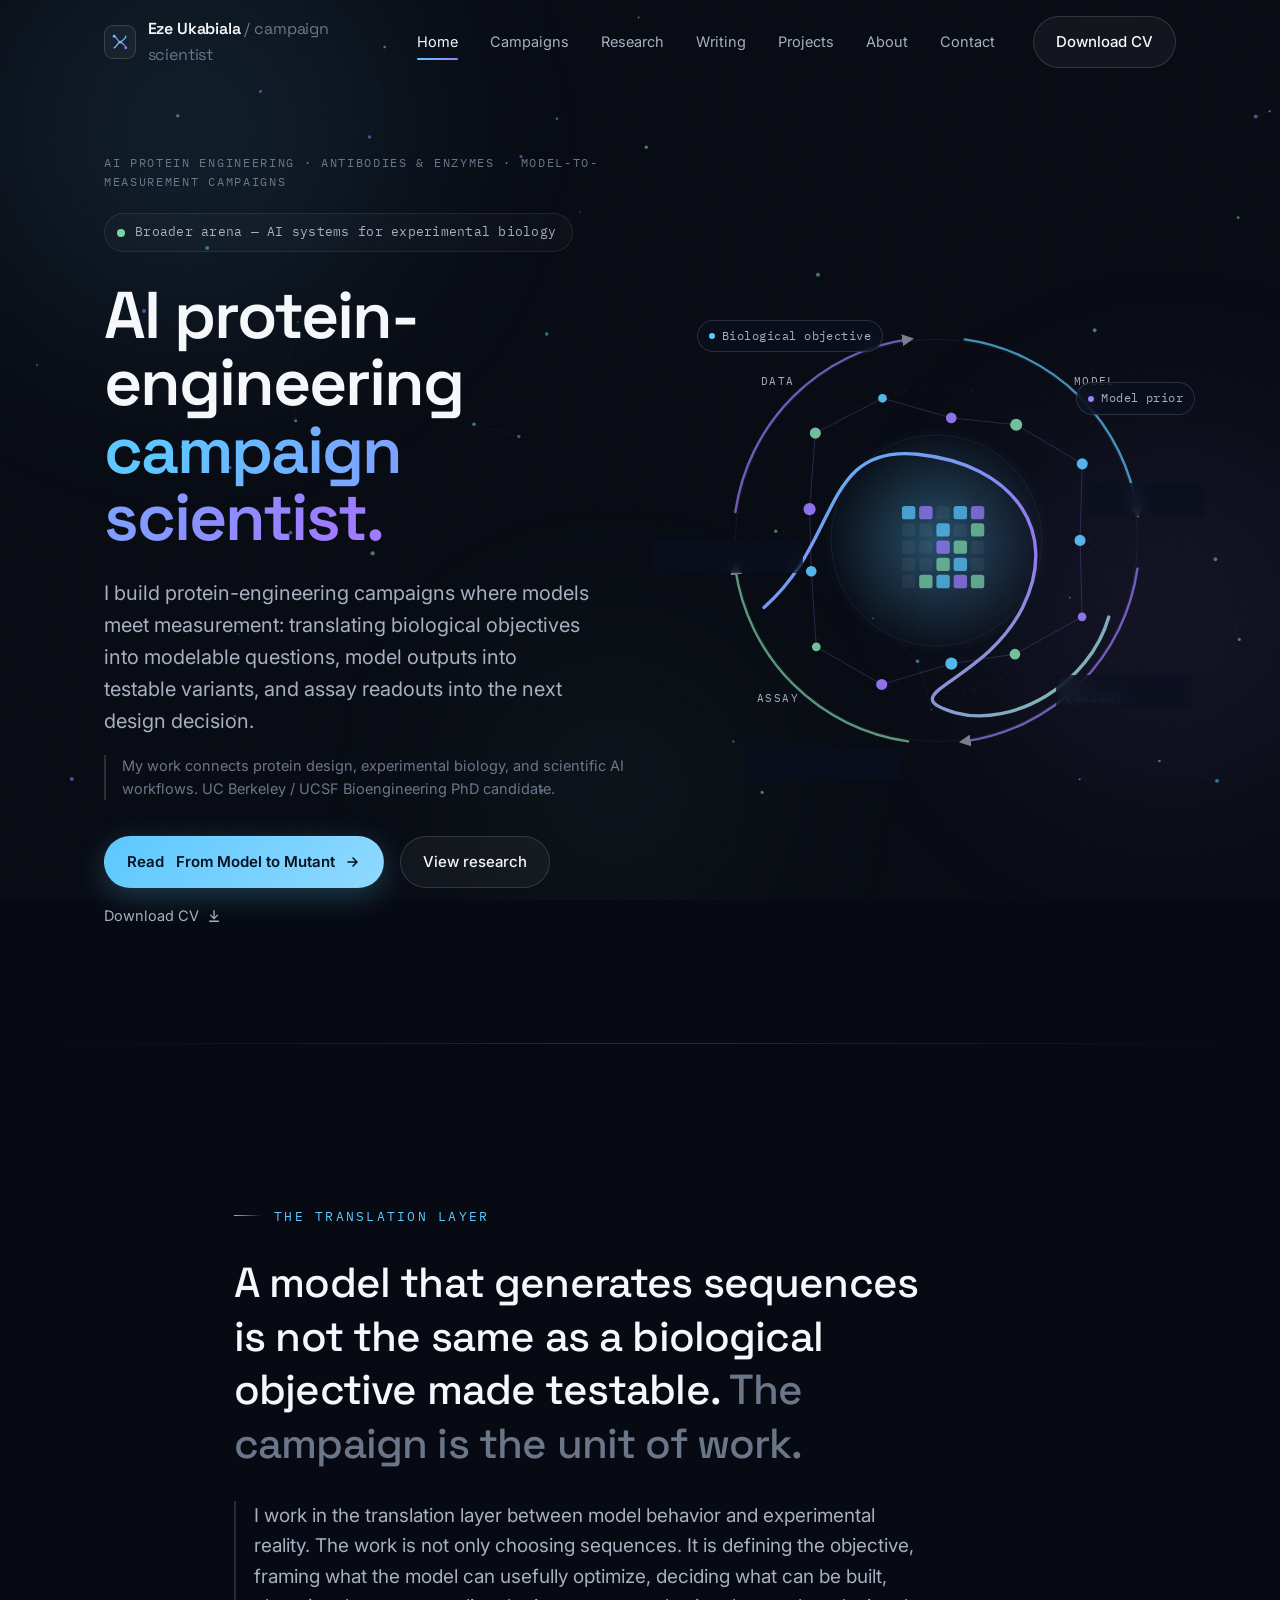
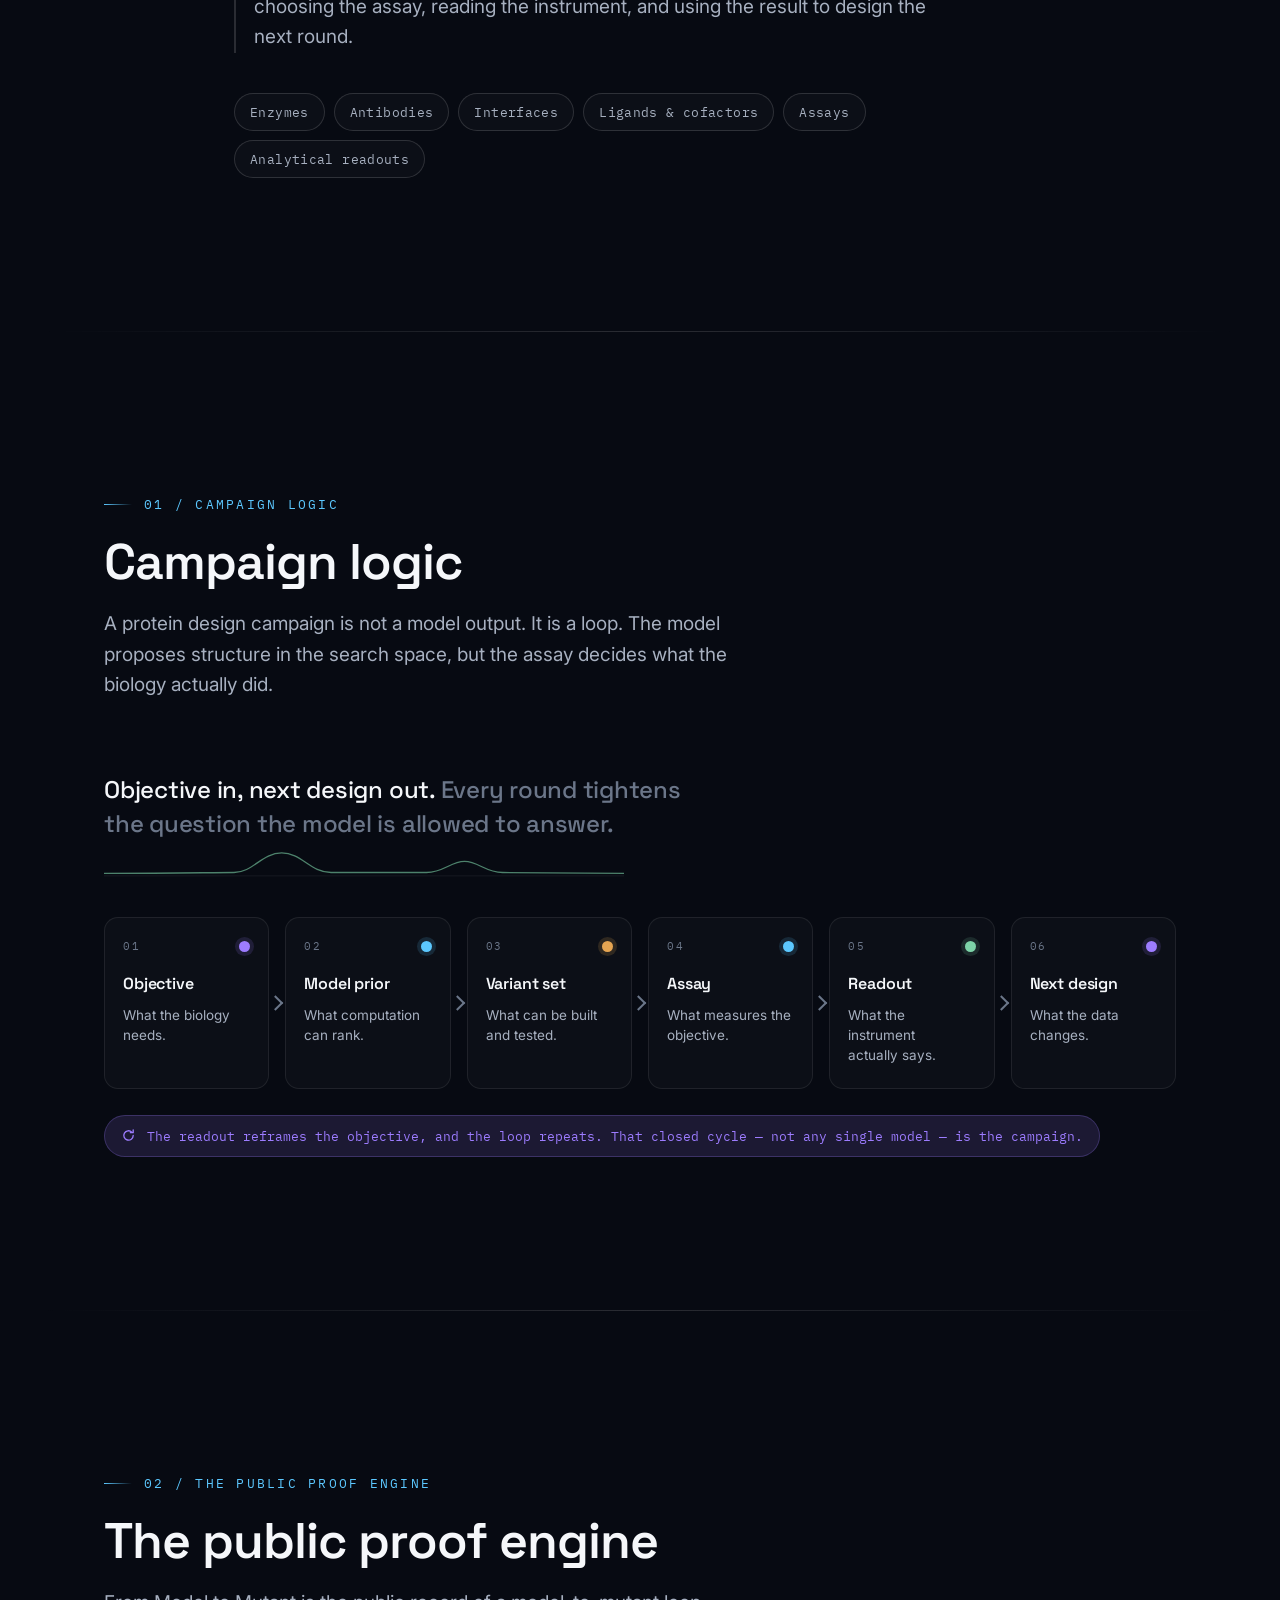
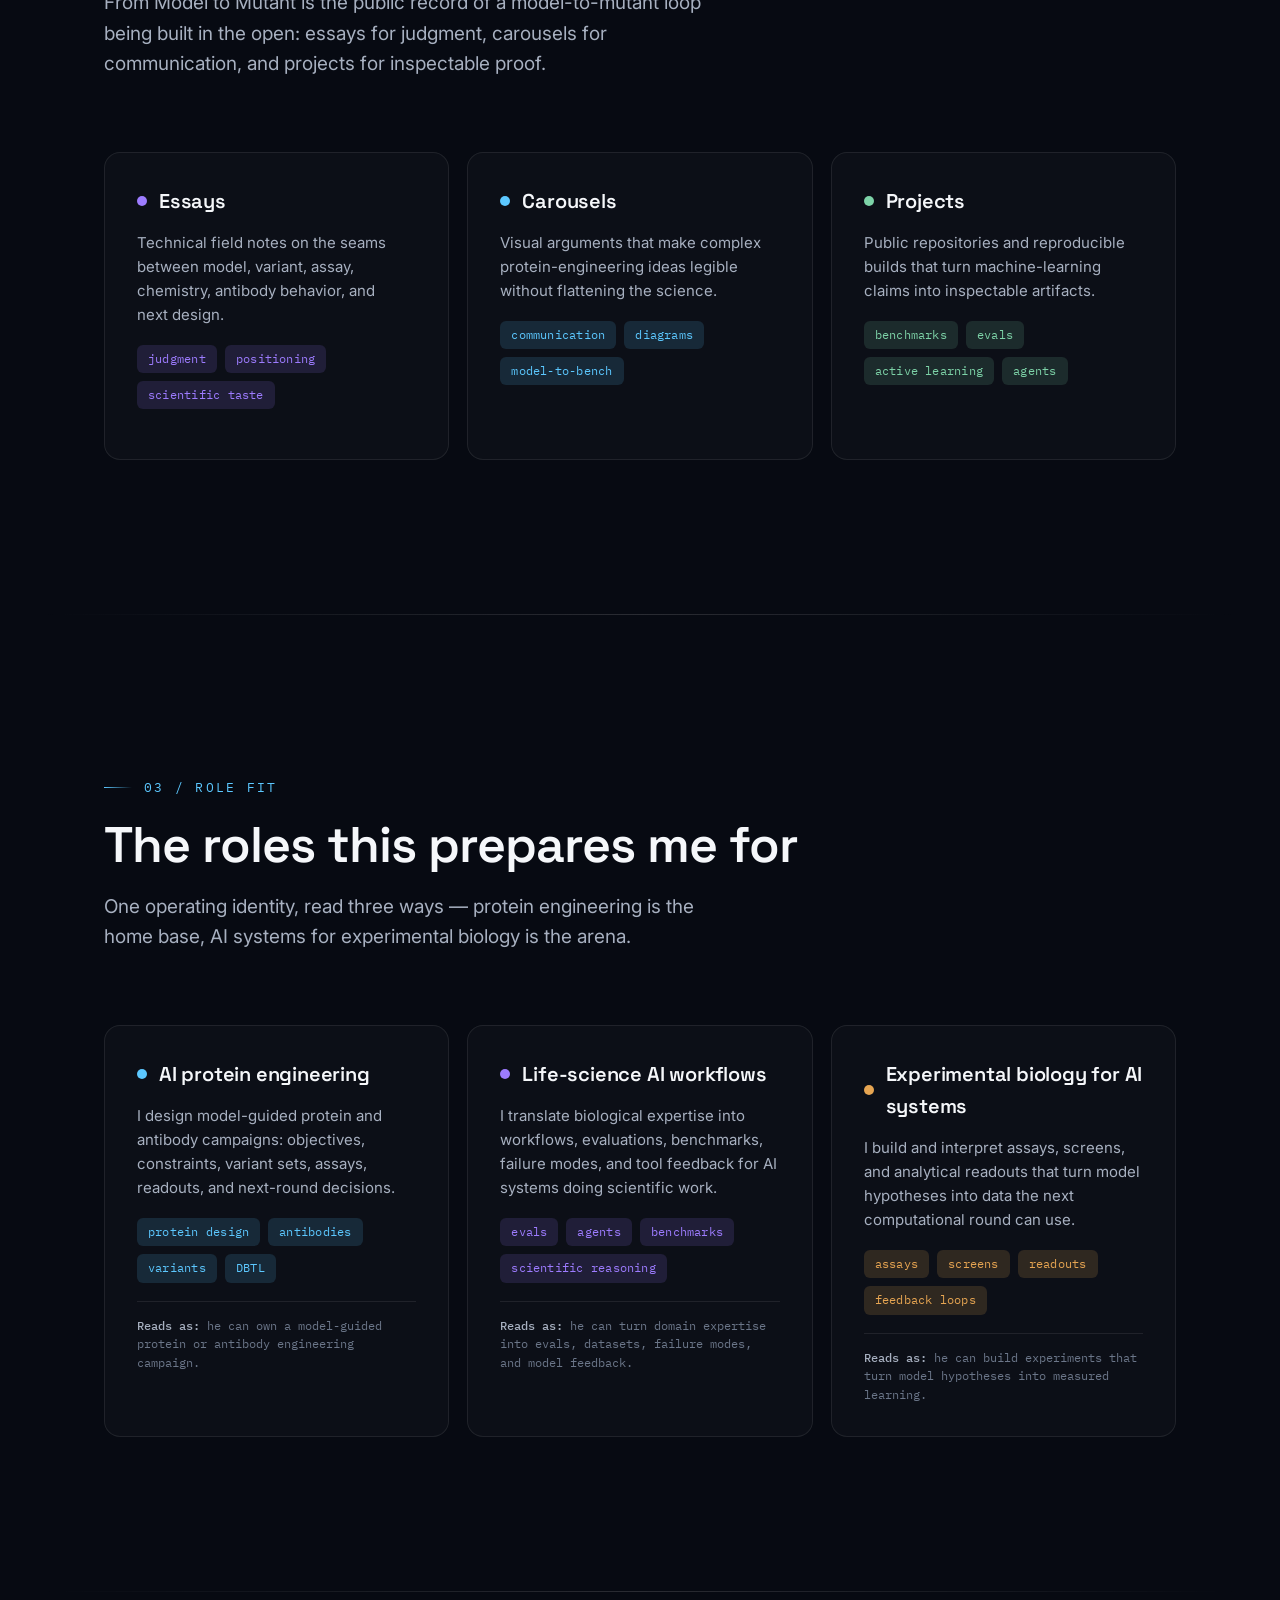
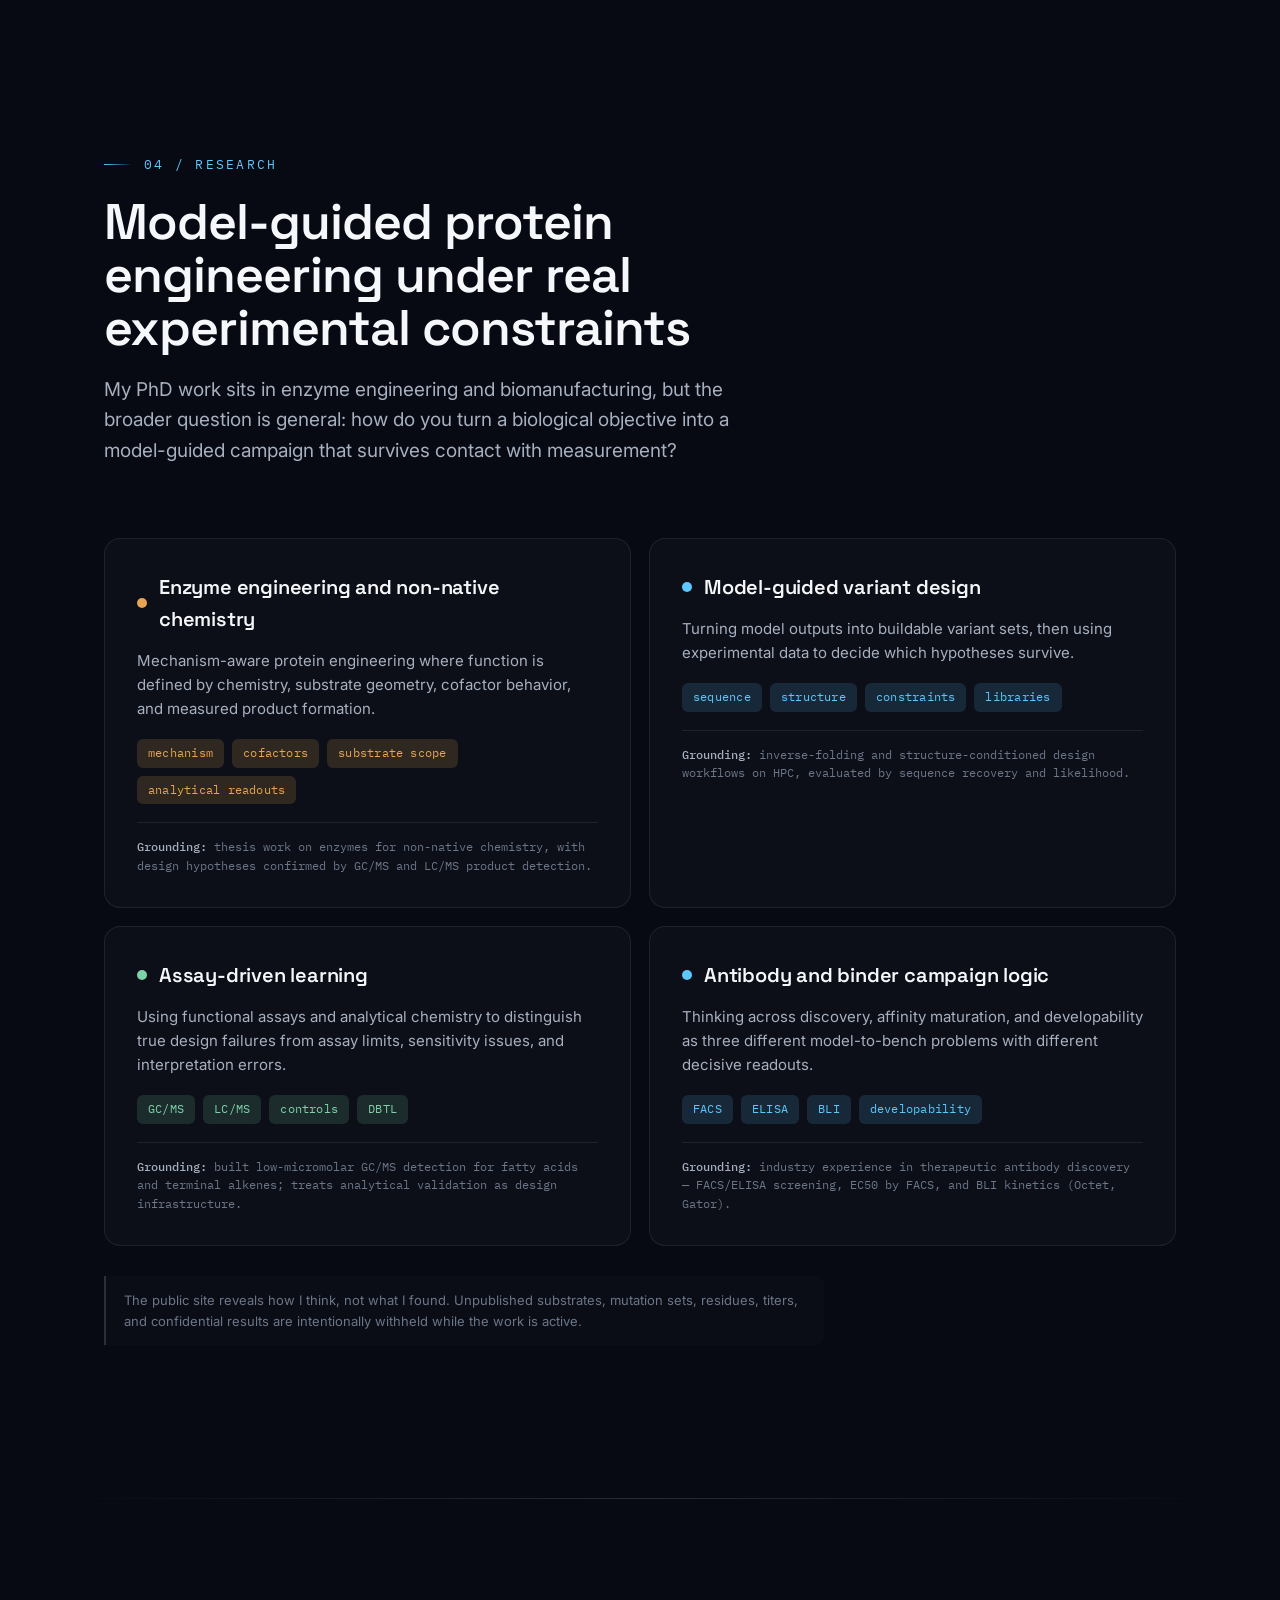
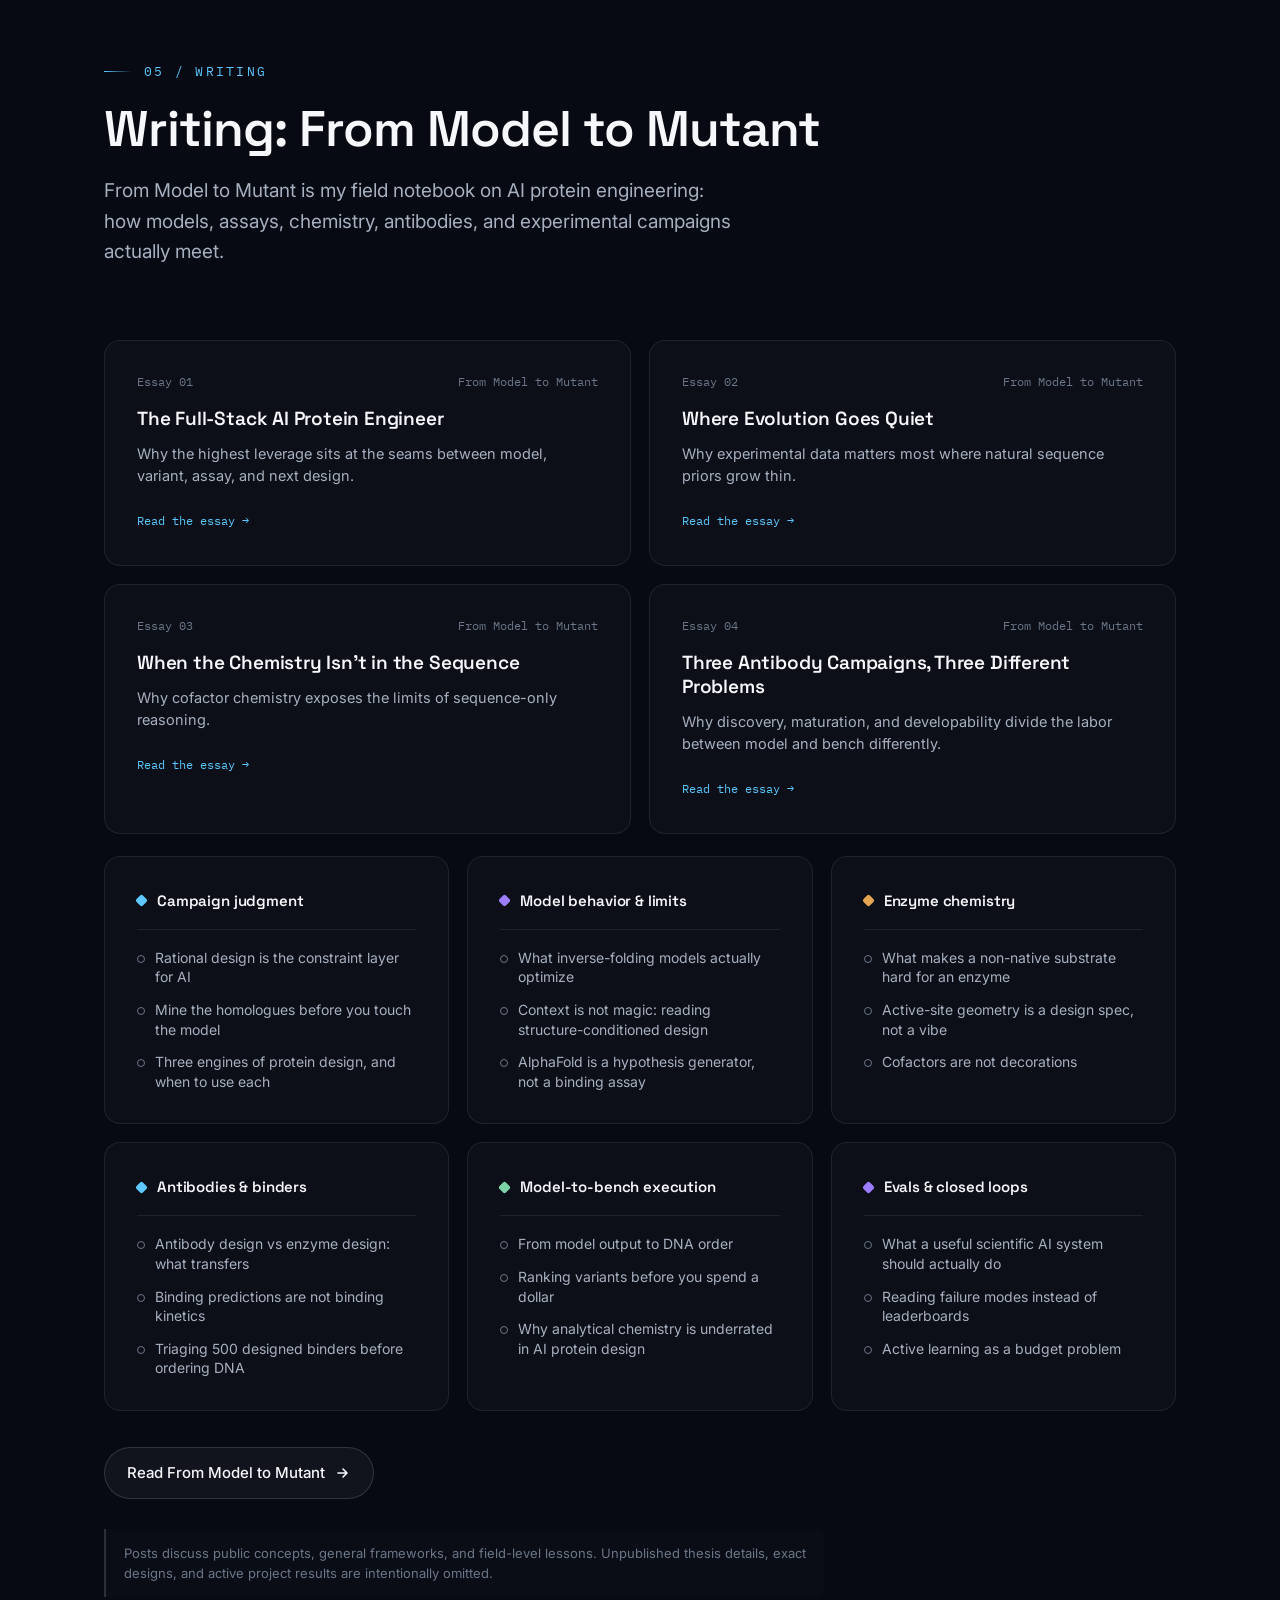
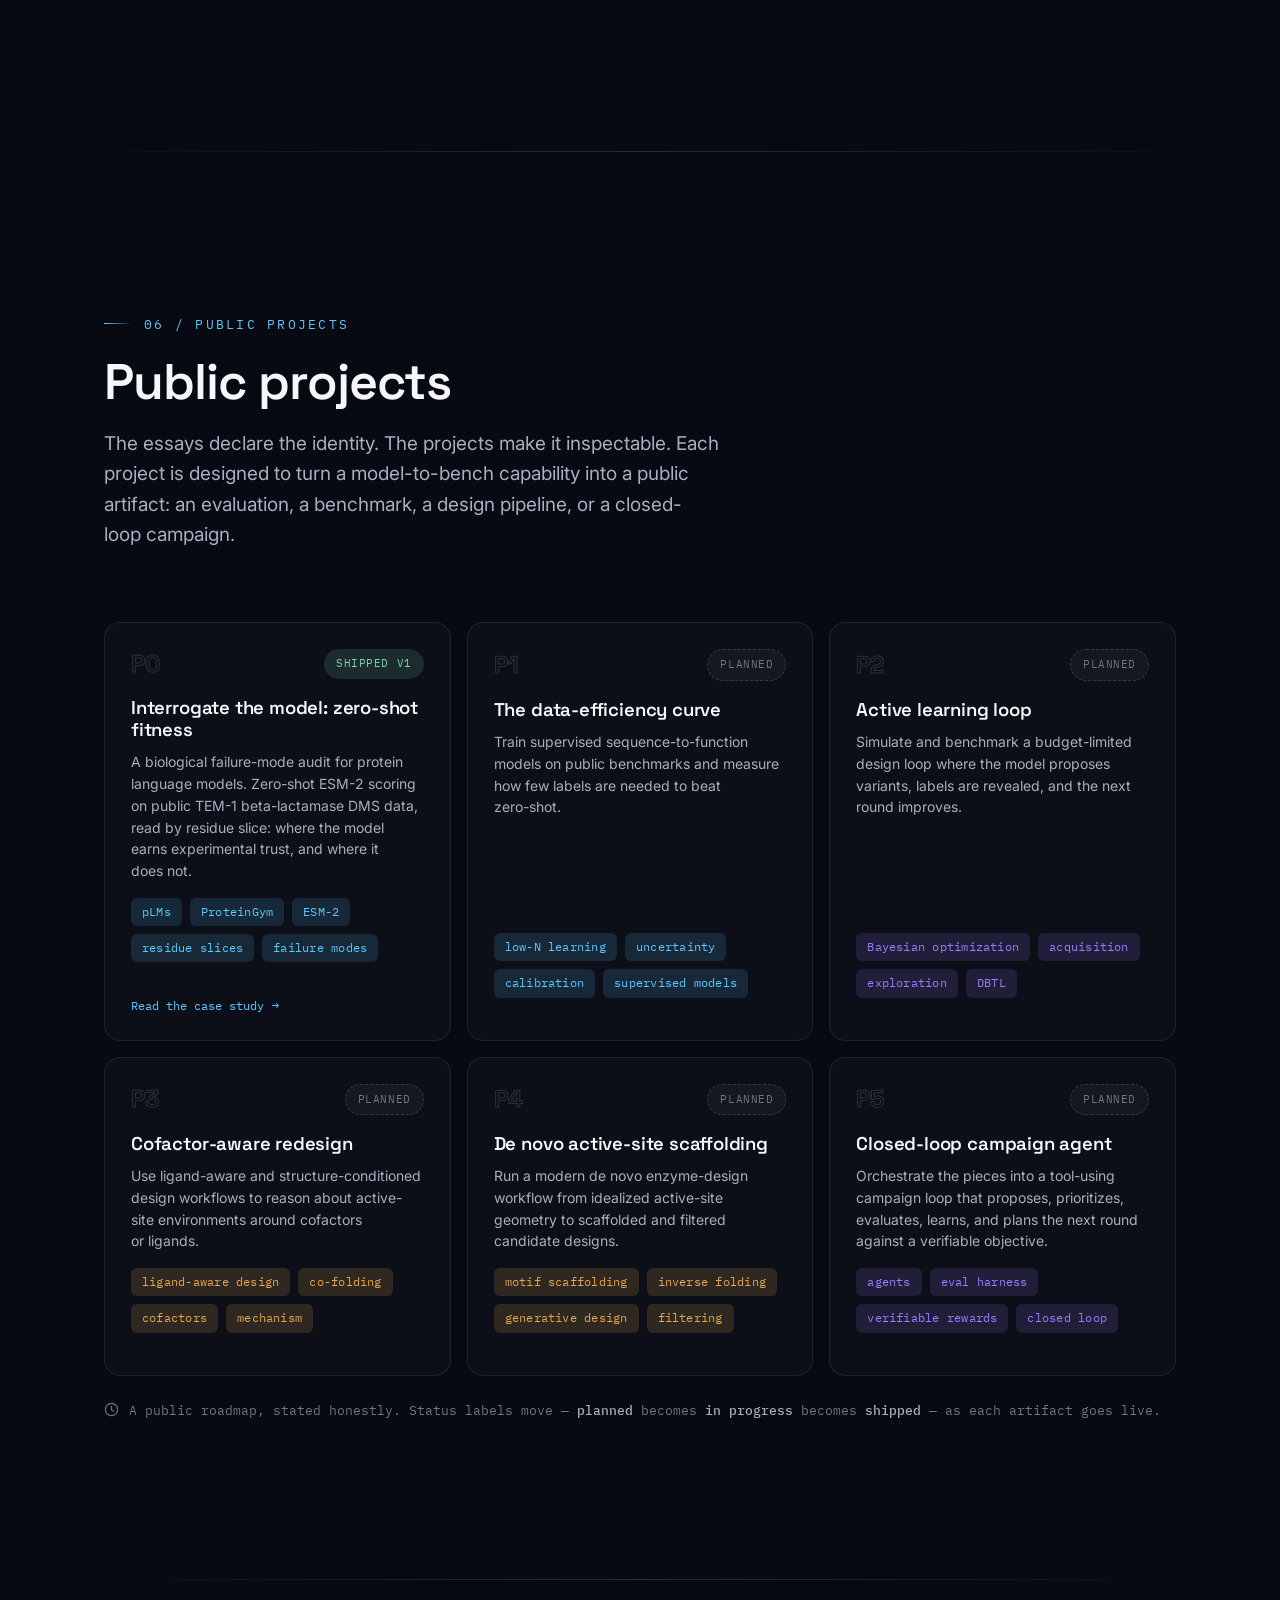
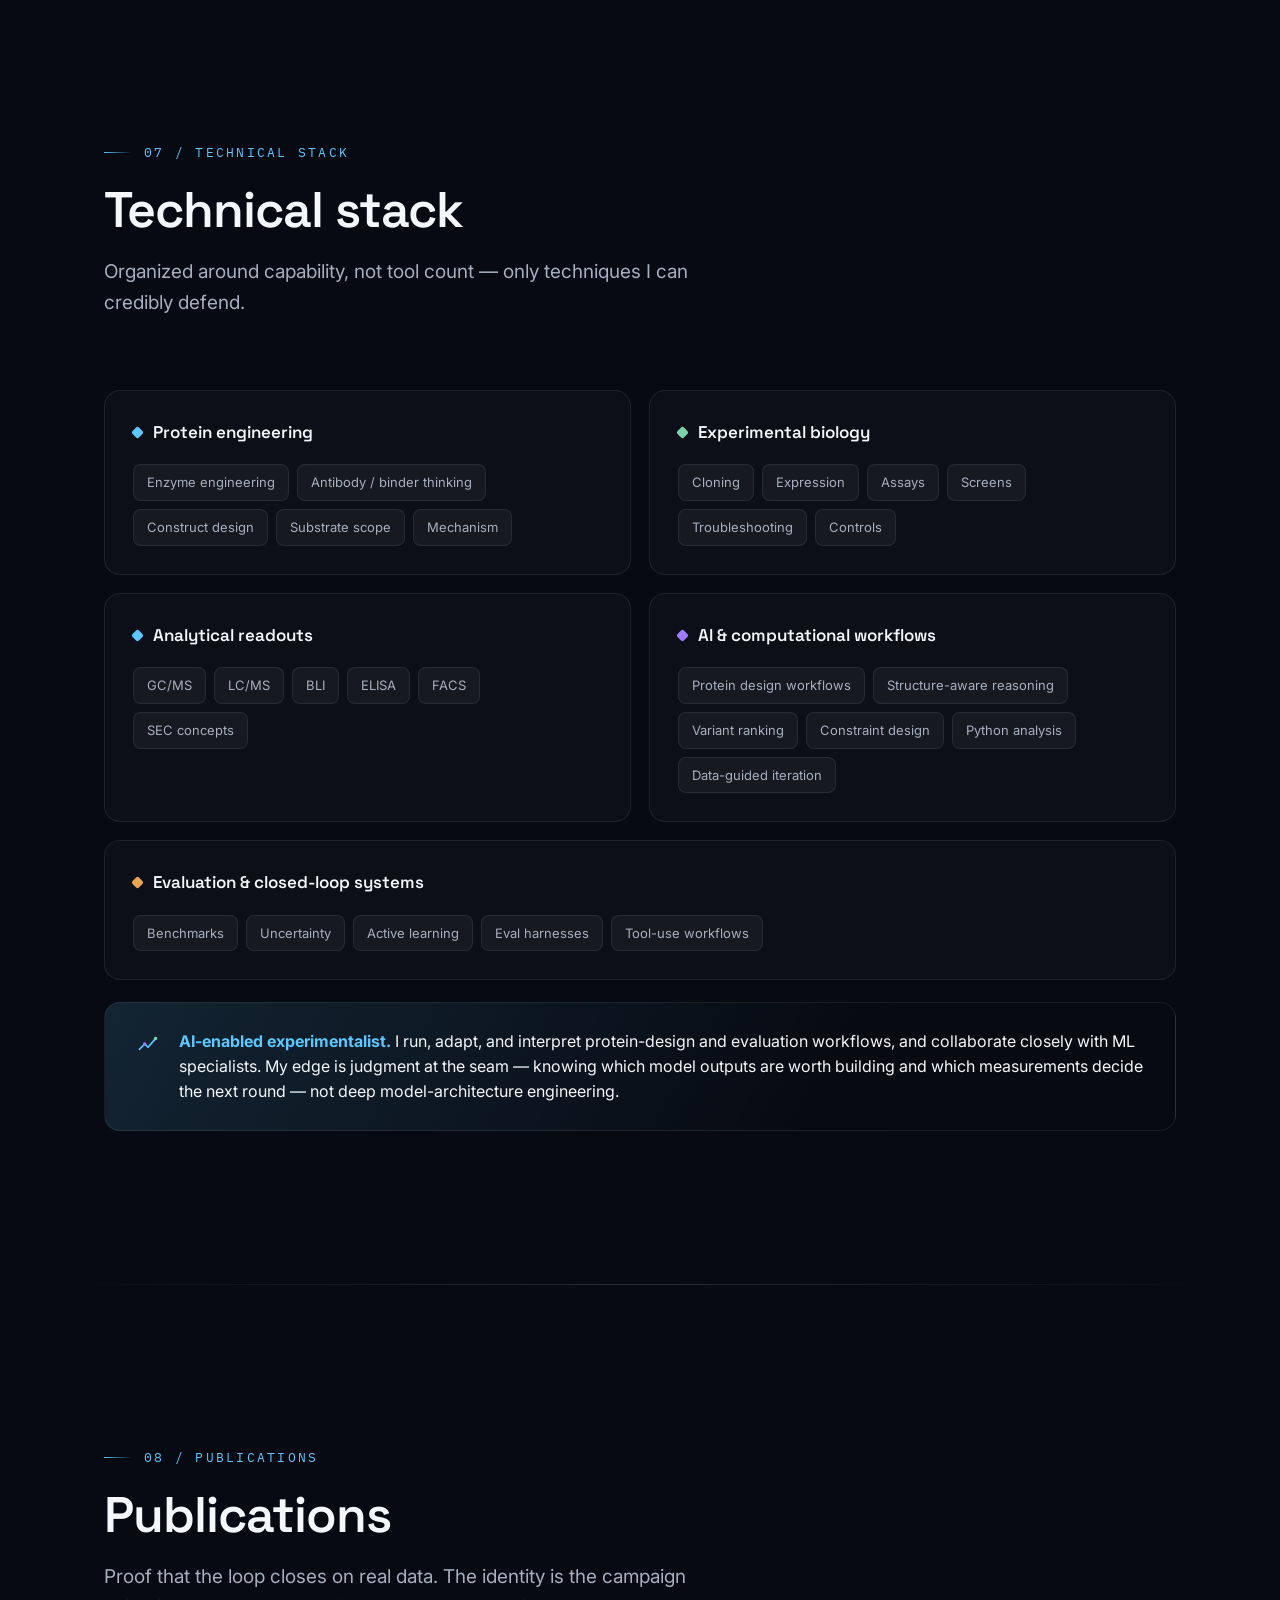
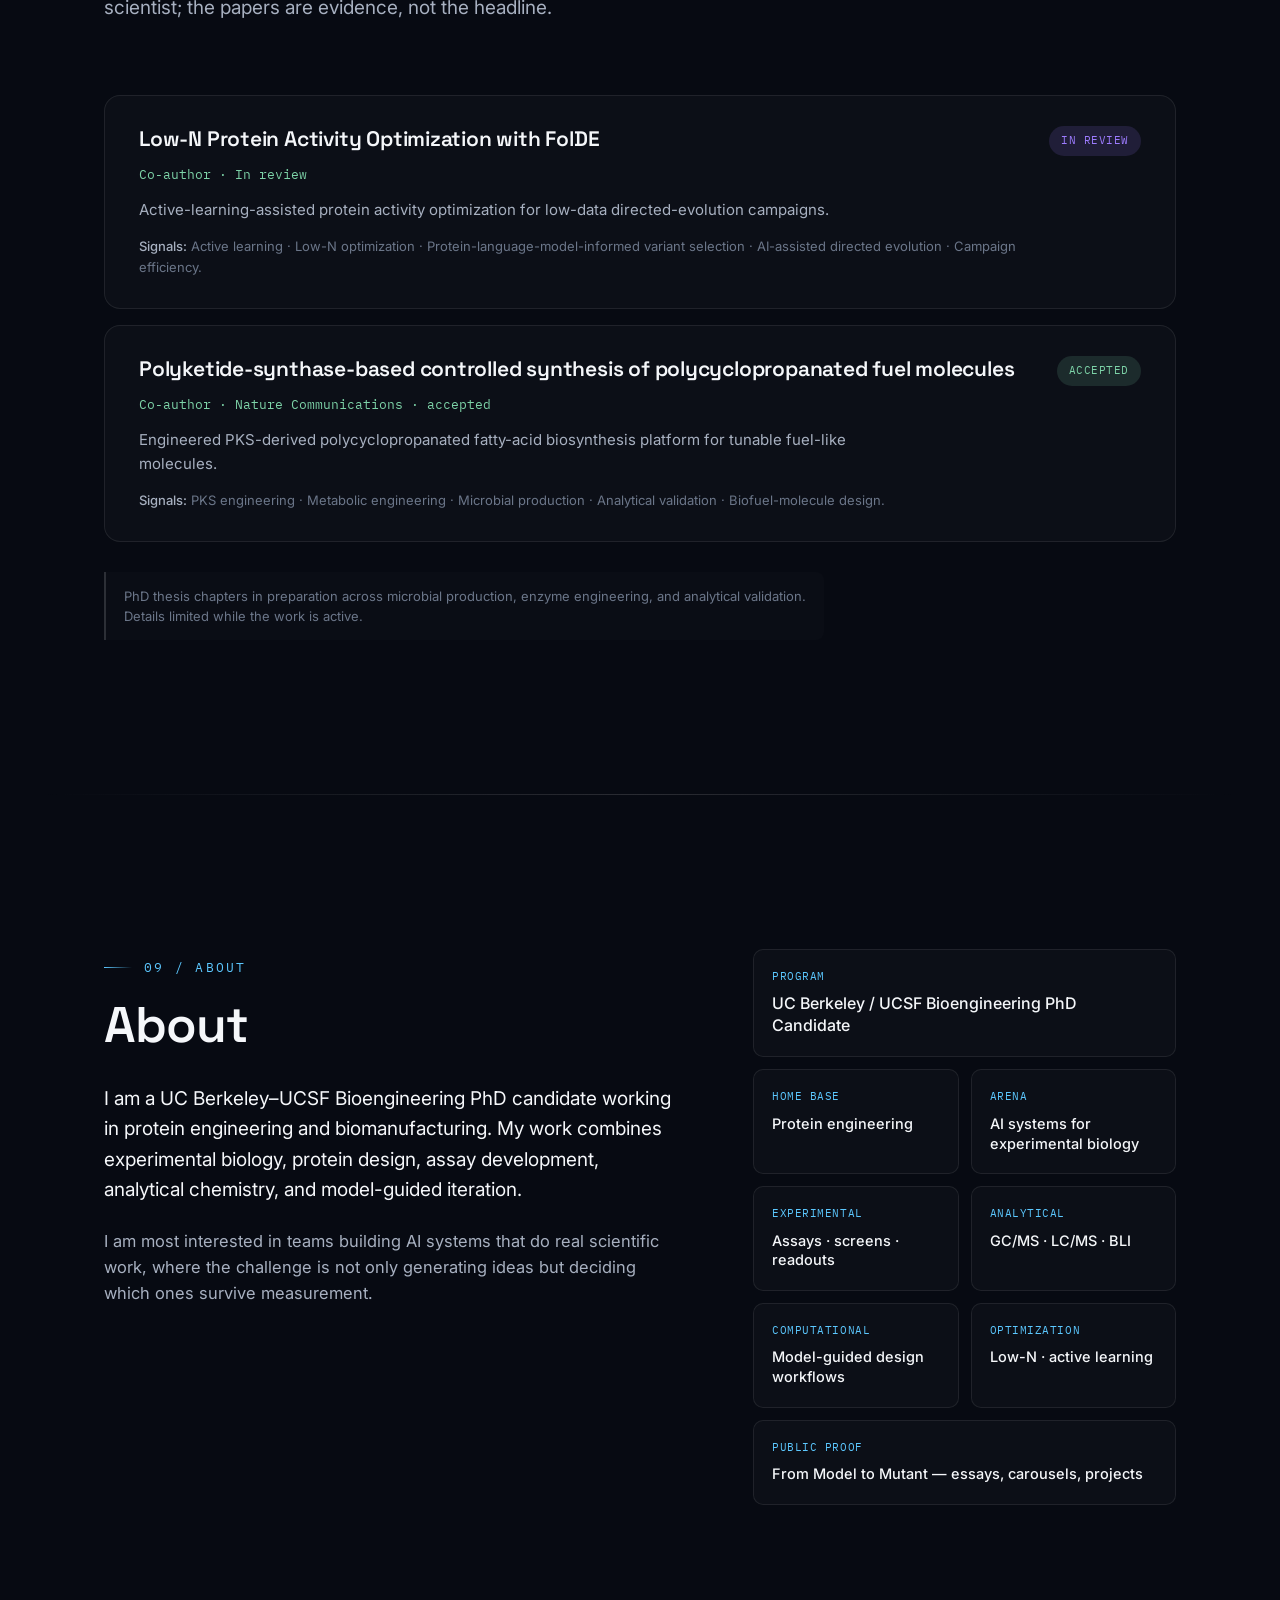
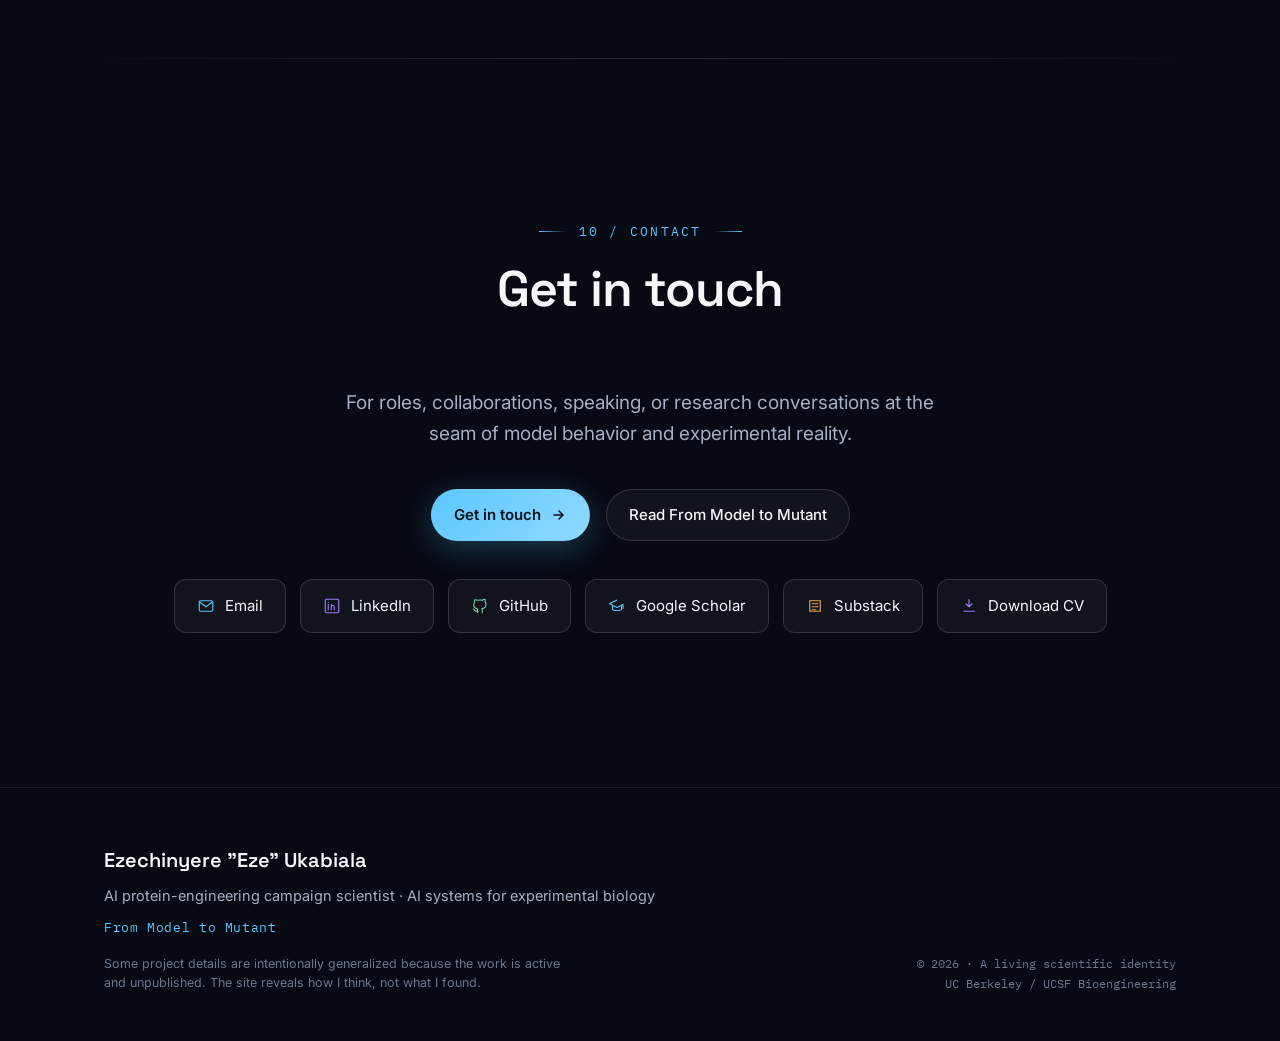
==== commit 23c29841: "Connect Substack writing links" ====
--- a/index.html
+++ b/index.html
@@ -84,7 +84,7 @@
       <p class="hero-sub">I build protein-engineering campaigns where models meet measurement: translating biological objectives into modelable questions, model outputs into testable variants, and assay readouts into the next design decision.</p>
       <p class="hero-support">My work connects protein design, experimental biology, and scientific AI workflows. UC Berkeley / UCSF Bioengineering PhD candidate.</p>
       <div class="hero-actions">
-        <a href="#" class="btn btn-primary">Read <em style="font-style:normal;margin-left:2px">From Model to Mutant</em>
+        <a href="https://ezeukabiala.substack.com/" target="_blank" rel="noopener" class="btn btn-primary">Read <em style="font-style:normal;margin-left:2px">From Model to Mutant</em>
           <svg width="16" height="16" viewBox="0 0 16 16" fill="none"><path d="M3 8h9M8 4l4 4-4 4" stroke="currentColor" stroke-width="1.6" stroke-linecap="round" stroke-linejoin="round"/></svg>
         </a>
         <a href="#research" class="btn btn-ghost">View research</a>
@@ -303,25 +303,25 @@
     </div>
 
     <div class="articles">
-      <a href="#" class="article card reveal">
+      <a href="https://ezeukabiala.substack.com/" target="_blank" rel="noopener" class="article card reveal">
         <div class="akicker"><span>Essay 01</span><span>From Model to Mutant</span></div>
         <h4>The Full-Stack AI Protein Engineer</h4>
         <p>Why the highest leverage sits at the seams between model, variant, assay, and next design.</p>
         <span class="read">Read the essay <span class="arrow">→</span></span>
       </a>
-      <a href="#" class="article card reveal d1">
+      <a href="https://ezeukabiala.substack.com/" target="_blank" rel="noopener" class="article card reveal d1">
         <div class="akicker"><span>Essay 02</span><span>From Model to Mutant</span></div>
         <h4>Where Evolution Goes Quiet</h4>
         <p>Why experimental data matters most where natural sequence priors grow thin.</p>
         <span class="read">Read the essay <span class="arrow">→</span></span>
       </a>
-      <a href="#" class="article card reveal">
+      <a href="https://ezeukabiala.substack.com/" target="_blank" rel="noopener" class="article card reveal">
         <div class="akicker"><span>Essay 03</span><span>From Model to Mutant</span></div>
         <h4>When the Chemistry Isn't in the Sequence</h4>
         <p>Why cofactor chemistry exposes the limits of sequence-only reasoning.</p>
         <span class="read">Read the essay <span class="arrow">→</span></span>
       </a>
-      <a href="#" class="article card reveal d1">
+      <a href="https://ezeukabiala.substack.com/" target="_blank" rel="noopener" class="article card reveal d1">
         <div class="akicker"><span>Essay 04</span><span>From Model to Mutant</span></div>
         <h4>Three Antibody Campaigns, Three Different Problems</h4>
         <p>Why discovery, maturation, and developability divide the labor between model and bench differently.</p>
@@ -381,7 +381,7 @@
     </div>
 
     <div style="margin-top:36px" class="reveal">
-      <a href="#" class="btn btn-ghost">Read From Model to Mutant
+      <a href="https://ezeukabiala.substack.com/" target="_blank" rel="noopener" class="btn btn-ghost">Read From Model to Mutant
         <svg width="16" height="16" viewBox="0 0 16 16" fill="none"><path d="M3 8h9M8 4l4 4-4 4" stroke="currentColor" stroke-width="1.6" stroke-linecap="round" stroke-linejoin="round"/></svg>
       </a>
     </div>
@@ -583,7 +583,7 @@
       <a href="mailto:eze_ukabiala@berkeley.edu" class="btn btn-primary">Get in touch
         <svg width="16" height="16" viewBox="0 0 16 16" fill="none"><path d="M3 8h9M8 4l4 4-4 4" stroke="currentColor" stroke-width="1.6" stroke-linecap="round" stroke-linejoin="round"/></svg>
       </a>
-      <a href="#" class="btn btn-ghost">Read From Model to Mutant</a>
+      <a href="https://ezeukabiala.substack.com/" target="_blank" rel="noopener" class="btn btn-ghost">Read From Model to Mutant</a>
     </div>
     <div class="contact-links reveal d1">
       <a href="mailto:eze_ukabiala@berkeley.edu" class="clink">
@@ -601,6 +601,10 @@
       <a href="#" class="clink">
         <svg viewBox="0 0 24 24" fill="none"><path d="M12 4 2 9l10 5 8-4v6" stroke="#5CC8FF" stroke-width="1.5" stroke-linejoin="round"/><path d="M6 12v4c0 1.1 2.7 2 6 2s6-.9 6-2v-4" stroke="#5CC8FF" stroke-width="1.5"/></svg>
         Google Scholar
+      </a>
+      <a href="https://ezeukabiala.substack.com/" target="_blank" rel="noopener" class="clink">
+        <svg viewBox="0 0 24 24" fill="none"><path d="M5 5h14v14H5z" stroke="#E6A552" stroke-width="1.5"/><path d="M8 9h8M8 13h8M8 17h5" stroke="#E6A552" stroke-width="1.5" stroke-linecap="round"/></svg>
+        Substack
       </a>
       <a href="#" class="clink" data-cv>
         <svg viewBox="0 0 24 24" fill="none"><path d="M12 3v10M8 9l4 4 4-4M5 19h14" stroke="#9D7CFF" stroke-width="1.5" stroke-linecap="round" stroke-linejoin="round"/></svg>
@@ -617,7 +621,7 @@
     <div>
       <div class="footer-name">Ezechinyere "Eze" Ukabiala</div>
       <div class="footer-role">AI protein-engineering campaign scientist · AI systems for experimental biology</div>
-      <div class="footer-brand">From Model to Mutant</div>
+      <a href="https://ezeukabiala.substack.com/" target="_blank" rel="noopener" class="footer-brand">From Model to Mutant</a>
       <div class="footer-note">Some project details are intentionally generalized because the work is active and unpublished. The site reveals how I think, not what I found.</div>
     </div>
     <div class="footer-meta">
--- a/styles.css
+++ b/styles.css
@@ -734,7 +734,7 @@
 .footer-inner { display: flex; justify-content: space-between; align-items: flex-end; gap: 30px; flex-wrap: wrap; }
 .footer-name { font-family: var(--font-display); font-weight: 600; font-size: 20px; margin-bottom: 8px; }
 .footer-role { color: var(--text-2); font-size: 14.5px; margin-bottom: 6px; }
-.footer-brand { font-family: var(--font-mono); font-size: 12.5px; color: var(--cyan); letter-spacing: 0.05em; }
+.footer-brand { display: inline-block; font-family: var(--font-mono); font-size: 12.5px; color: var(--cyan); letter-spacing: 0.05em; text-decoration: none; }
 .footer-note { margin-top: 14px; font-size: 12.5px; color: var(--text-3); max-width: 460px; line-height: 1.55; }
 .footer-meta { font-family: var(--font-mono); font-size: 12px; color: var(--text-3); text-align: right; }
 
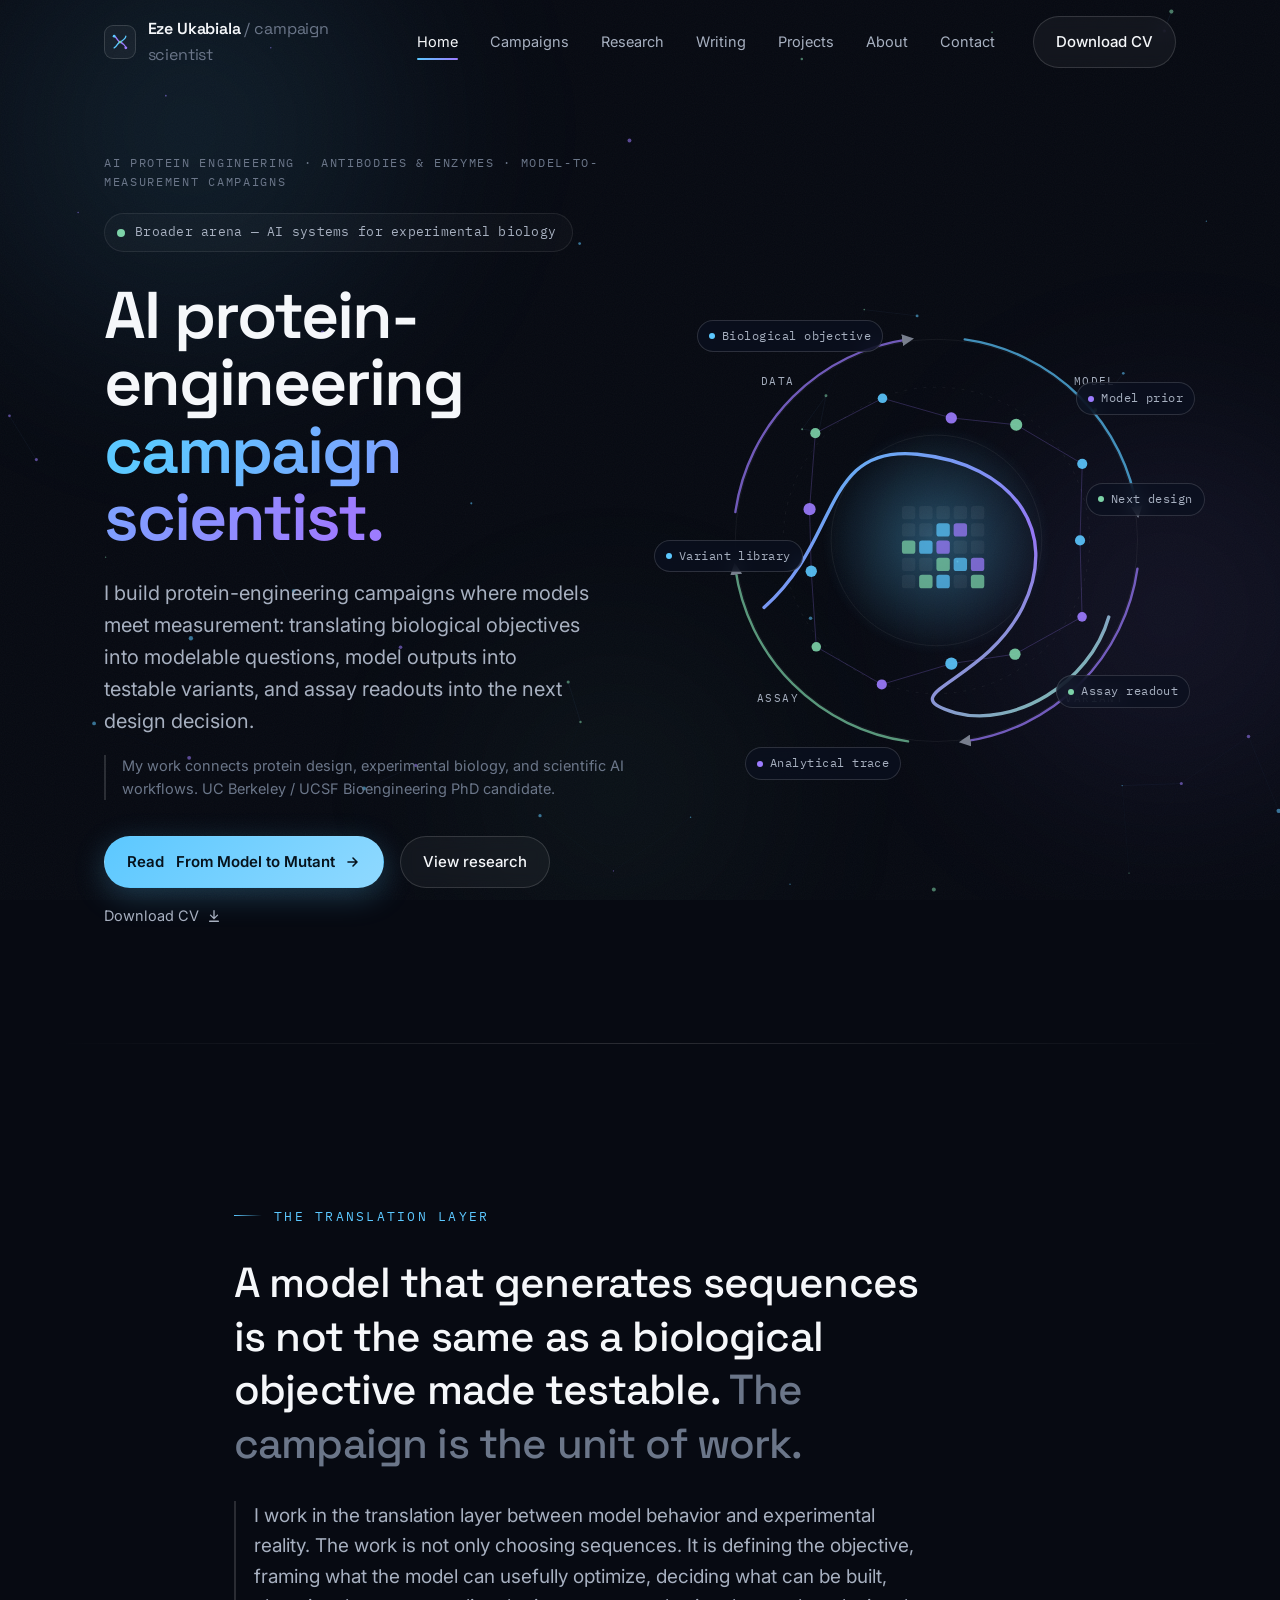
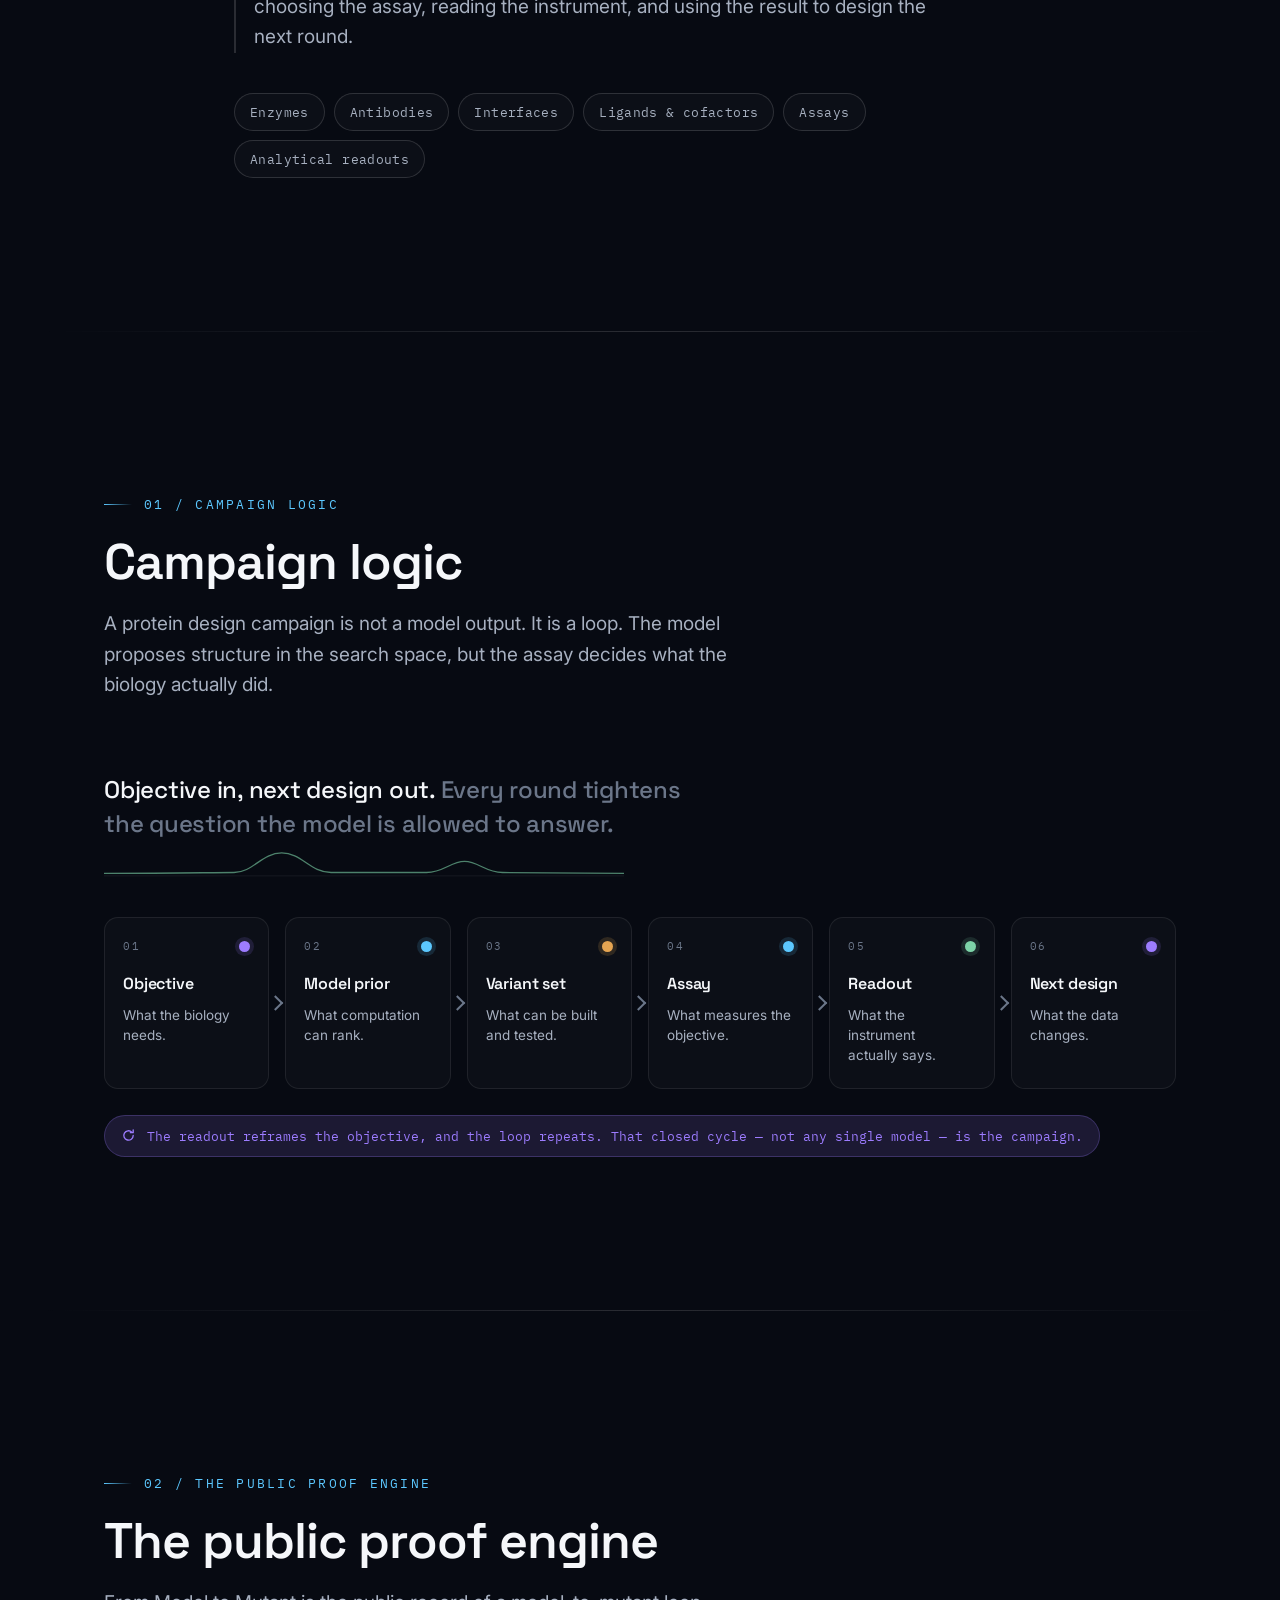
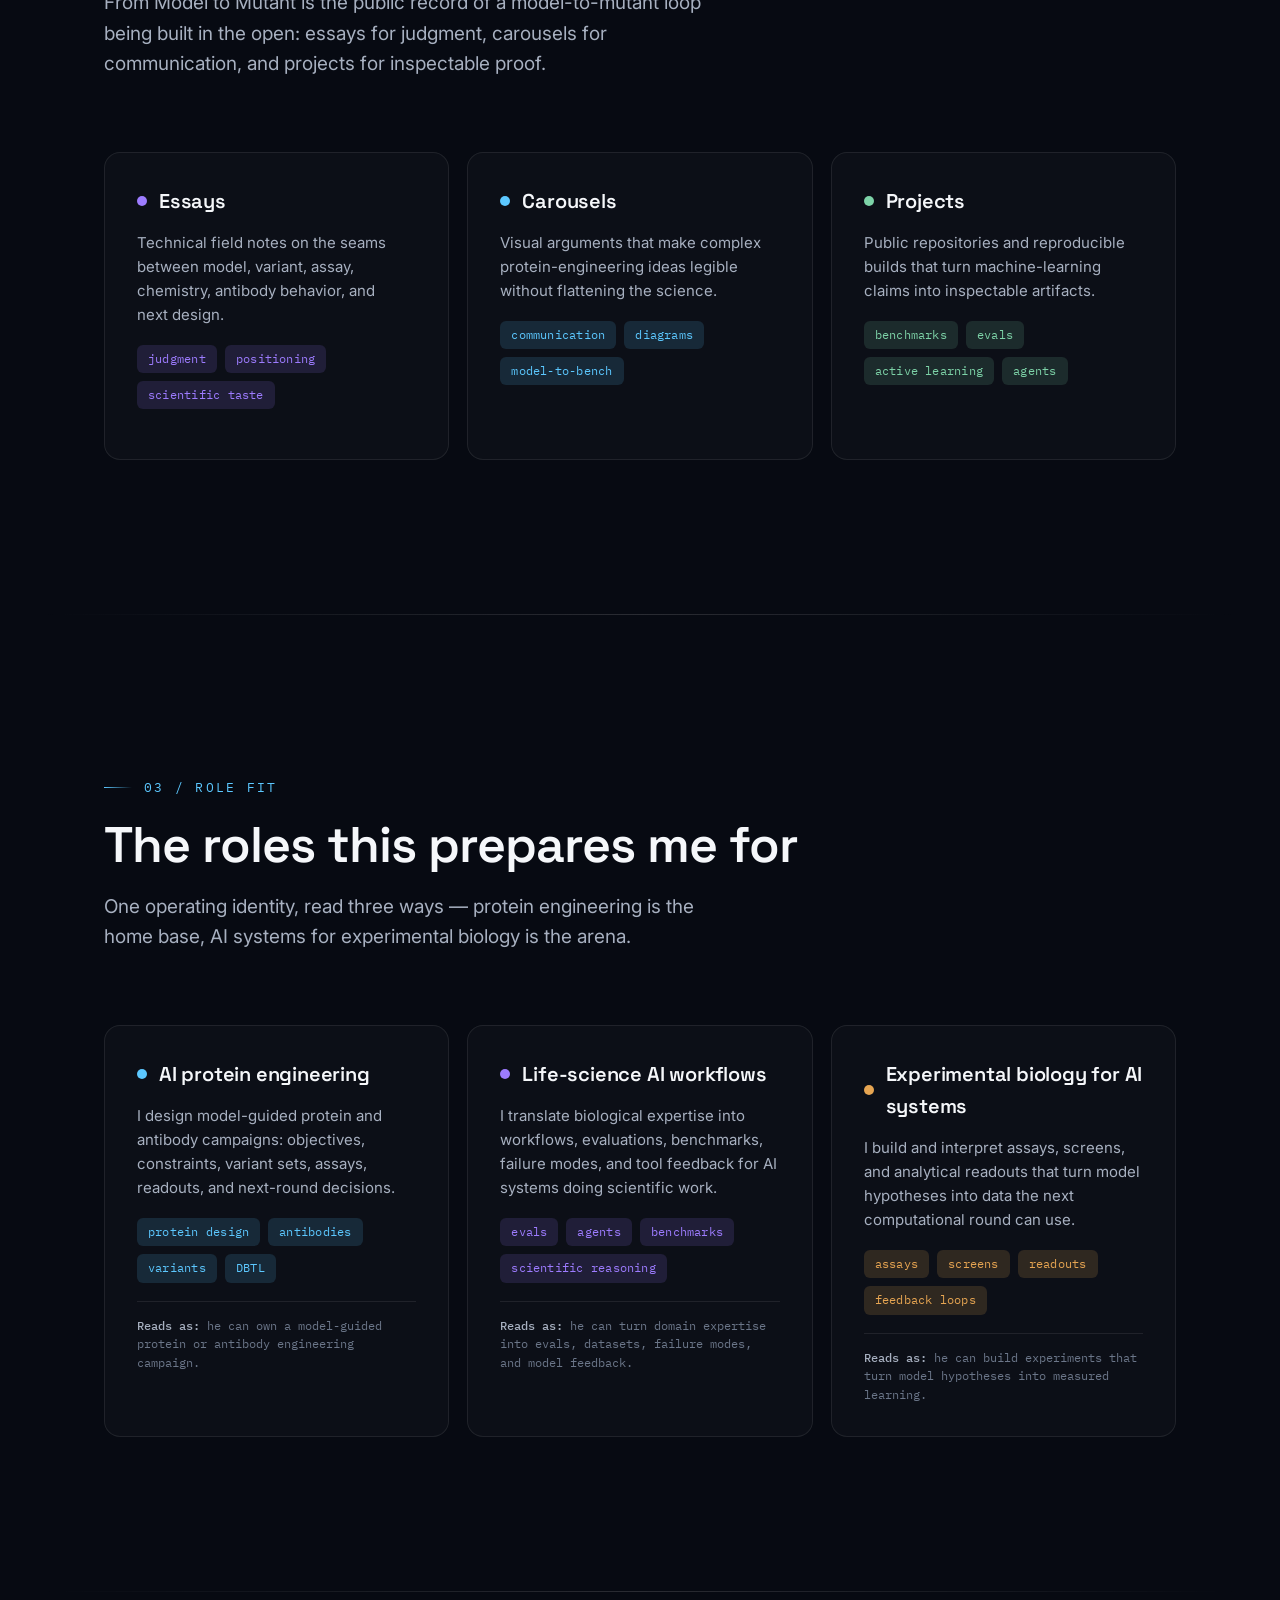
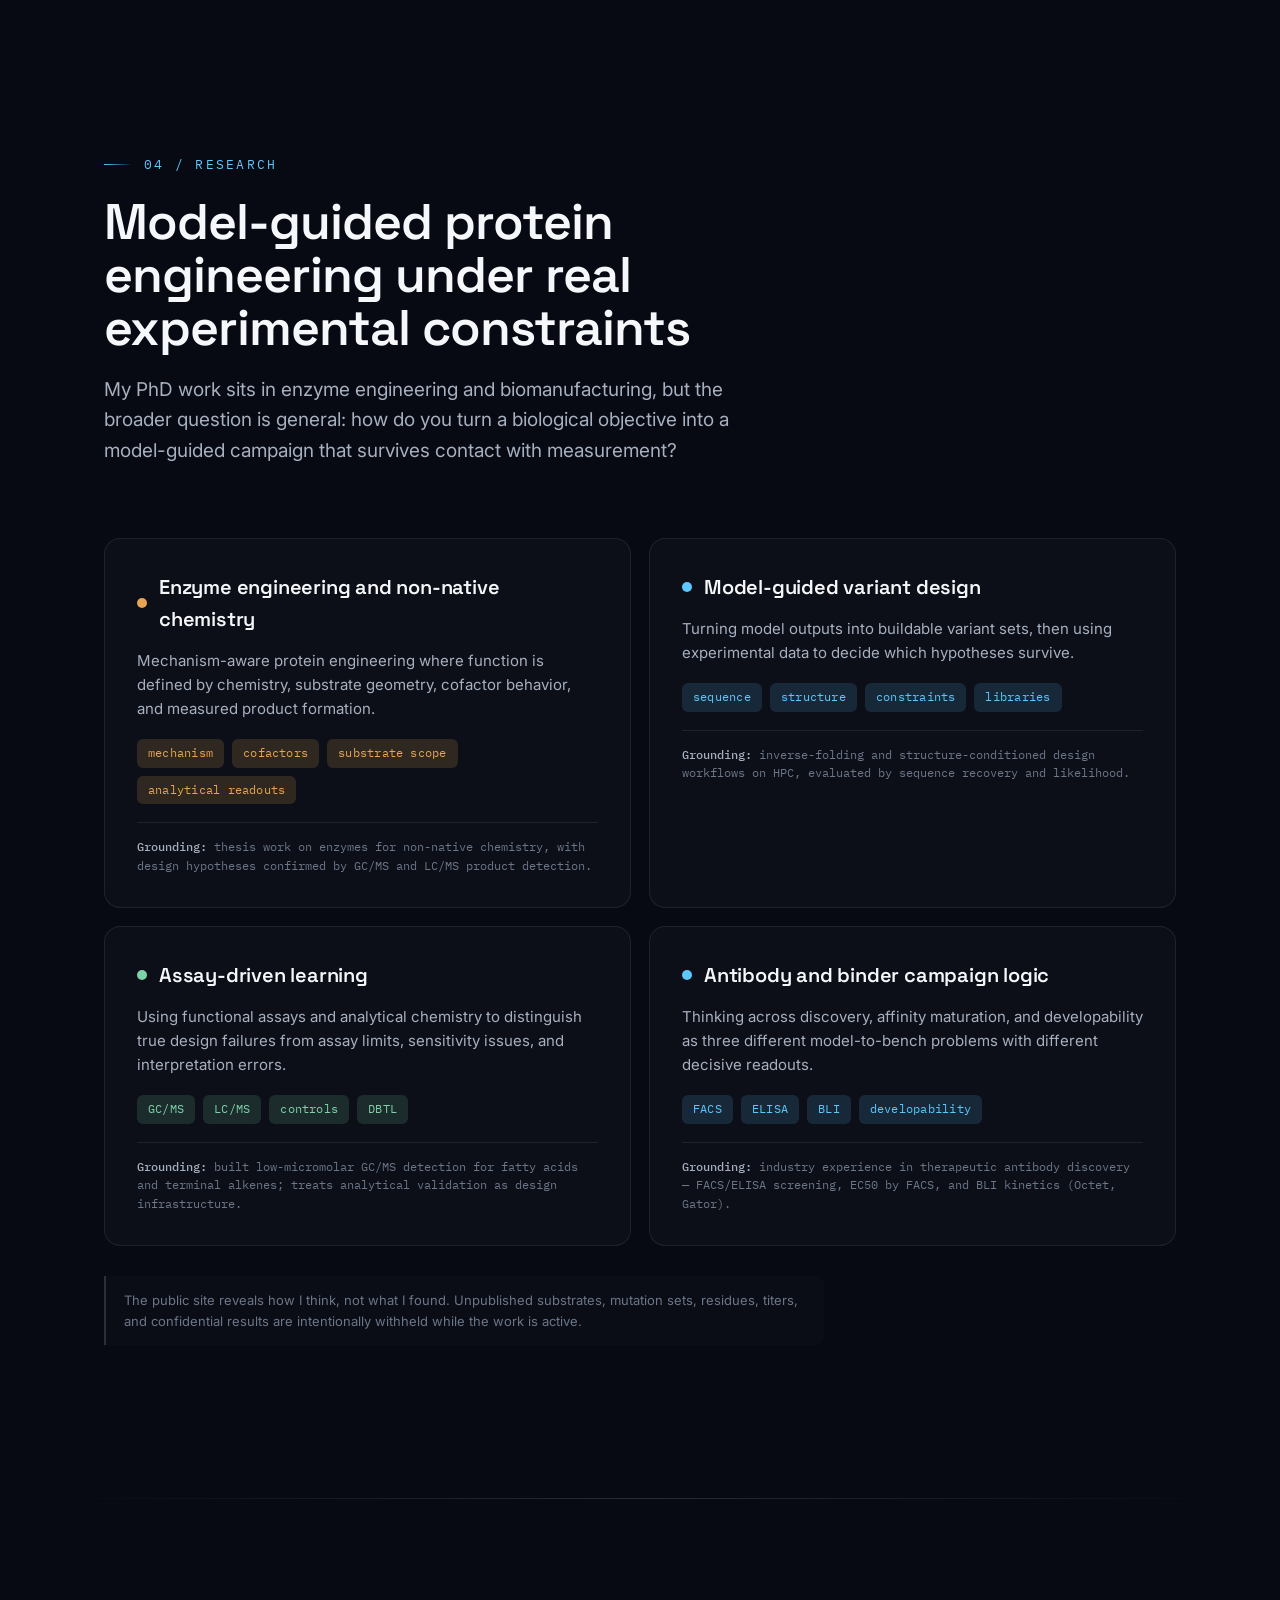
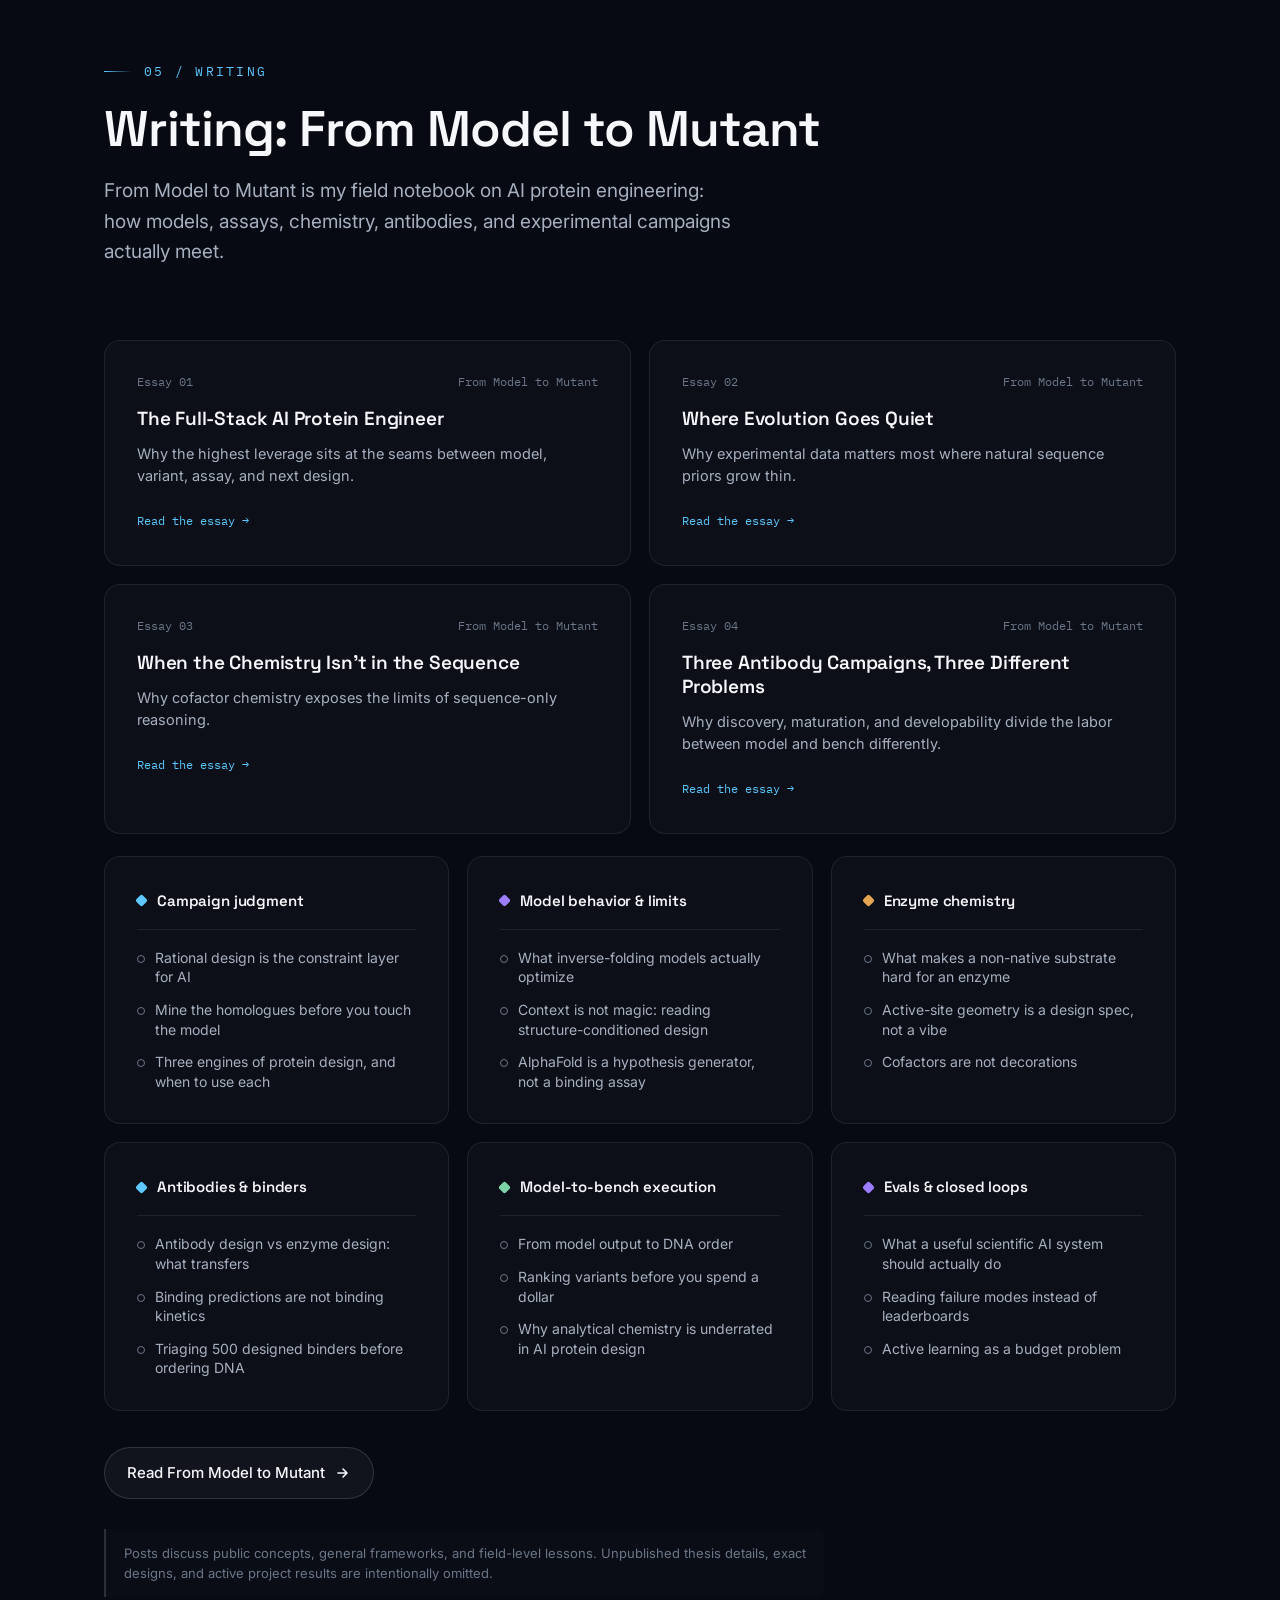
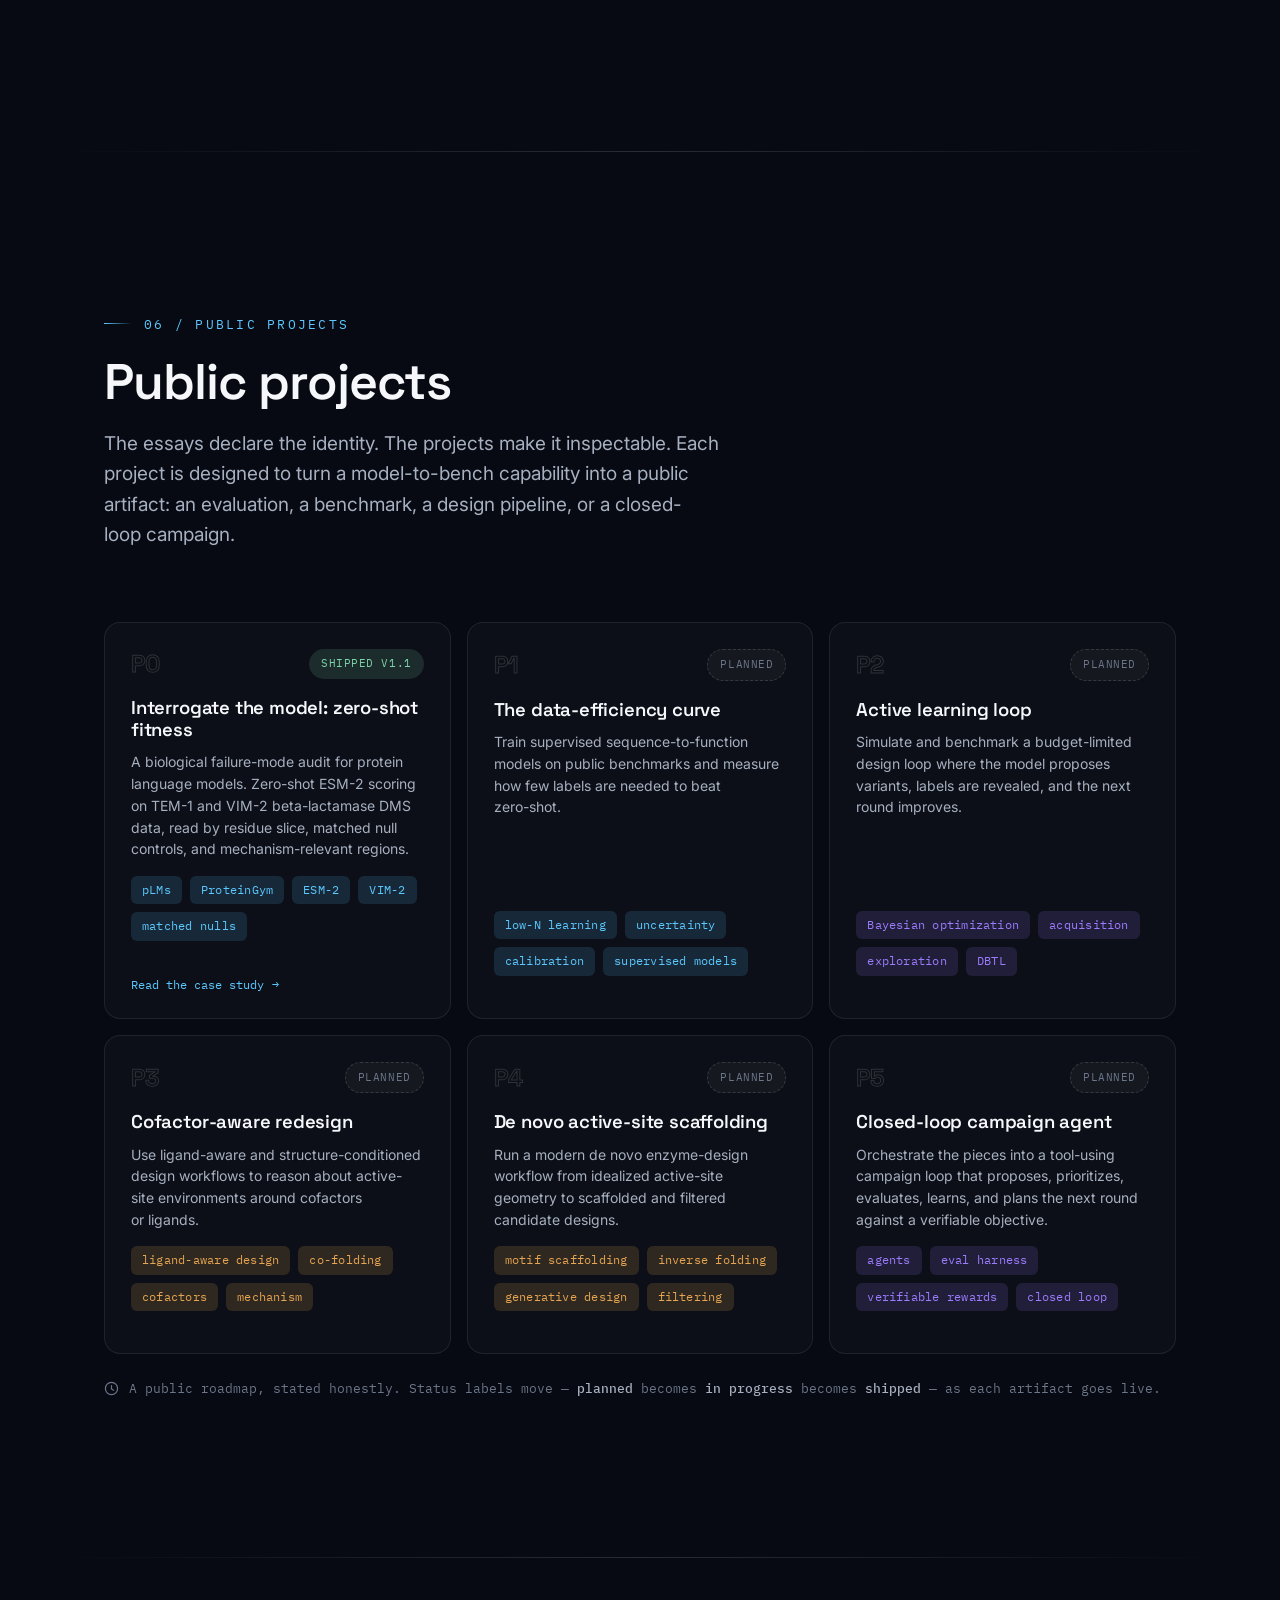
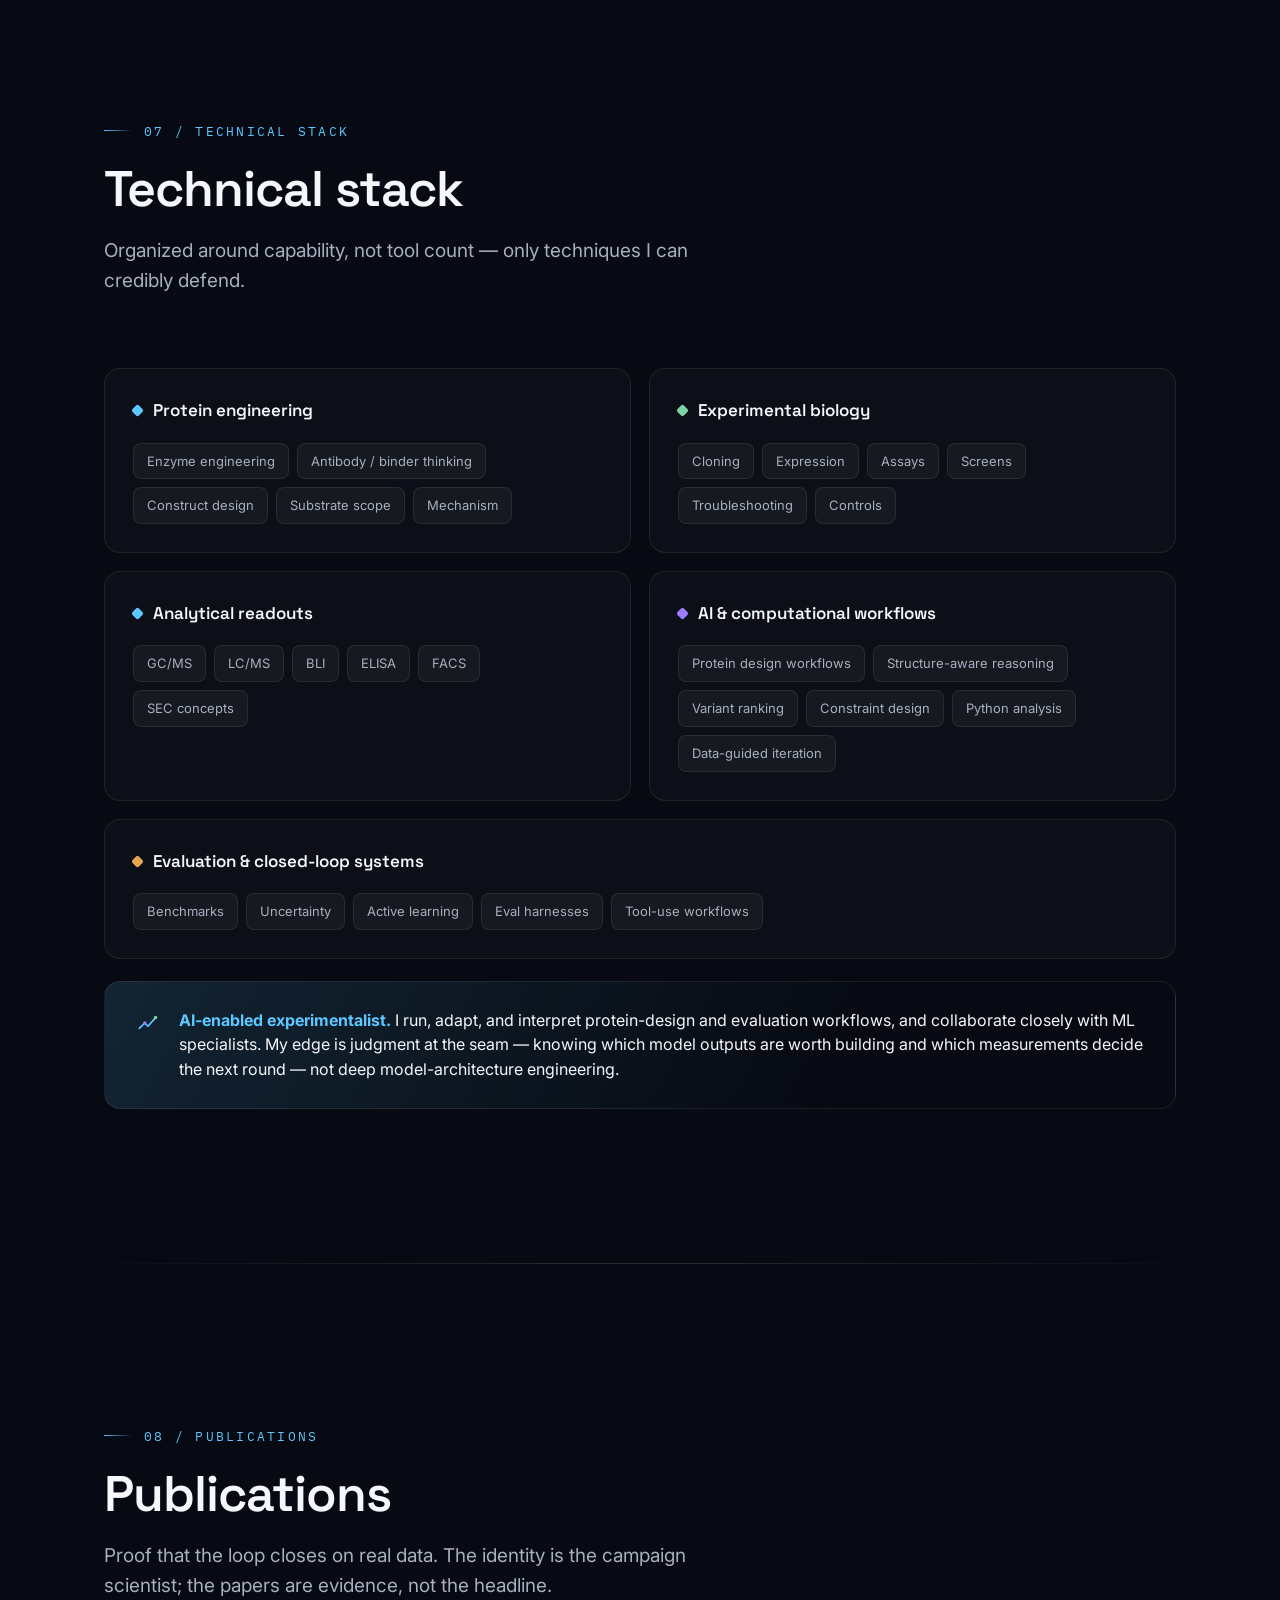
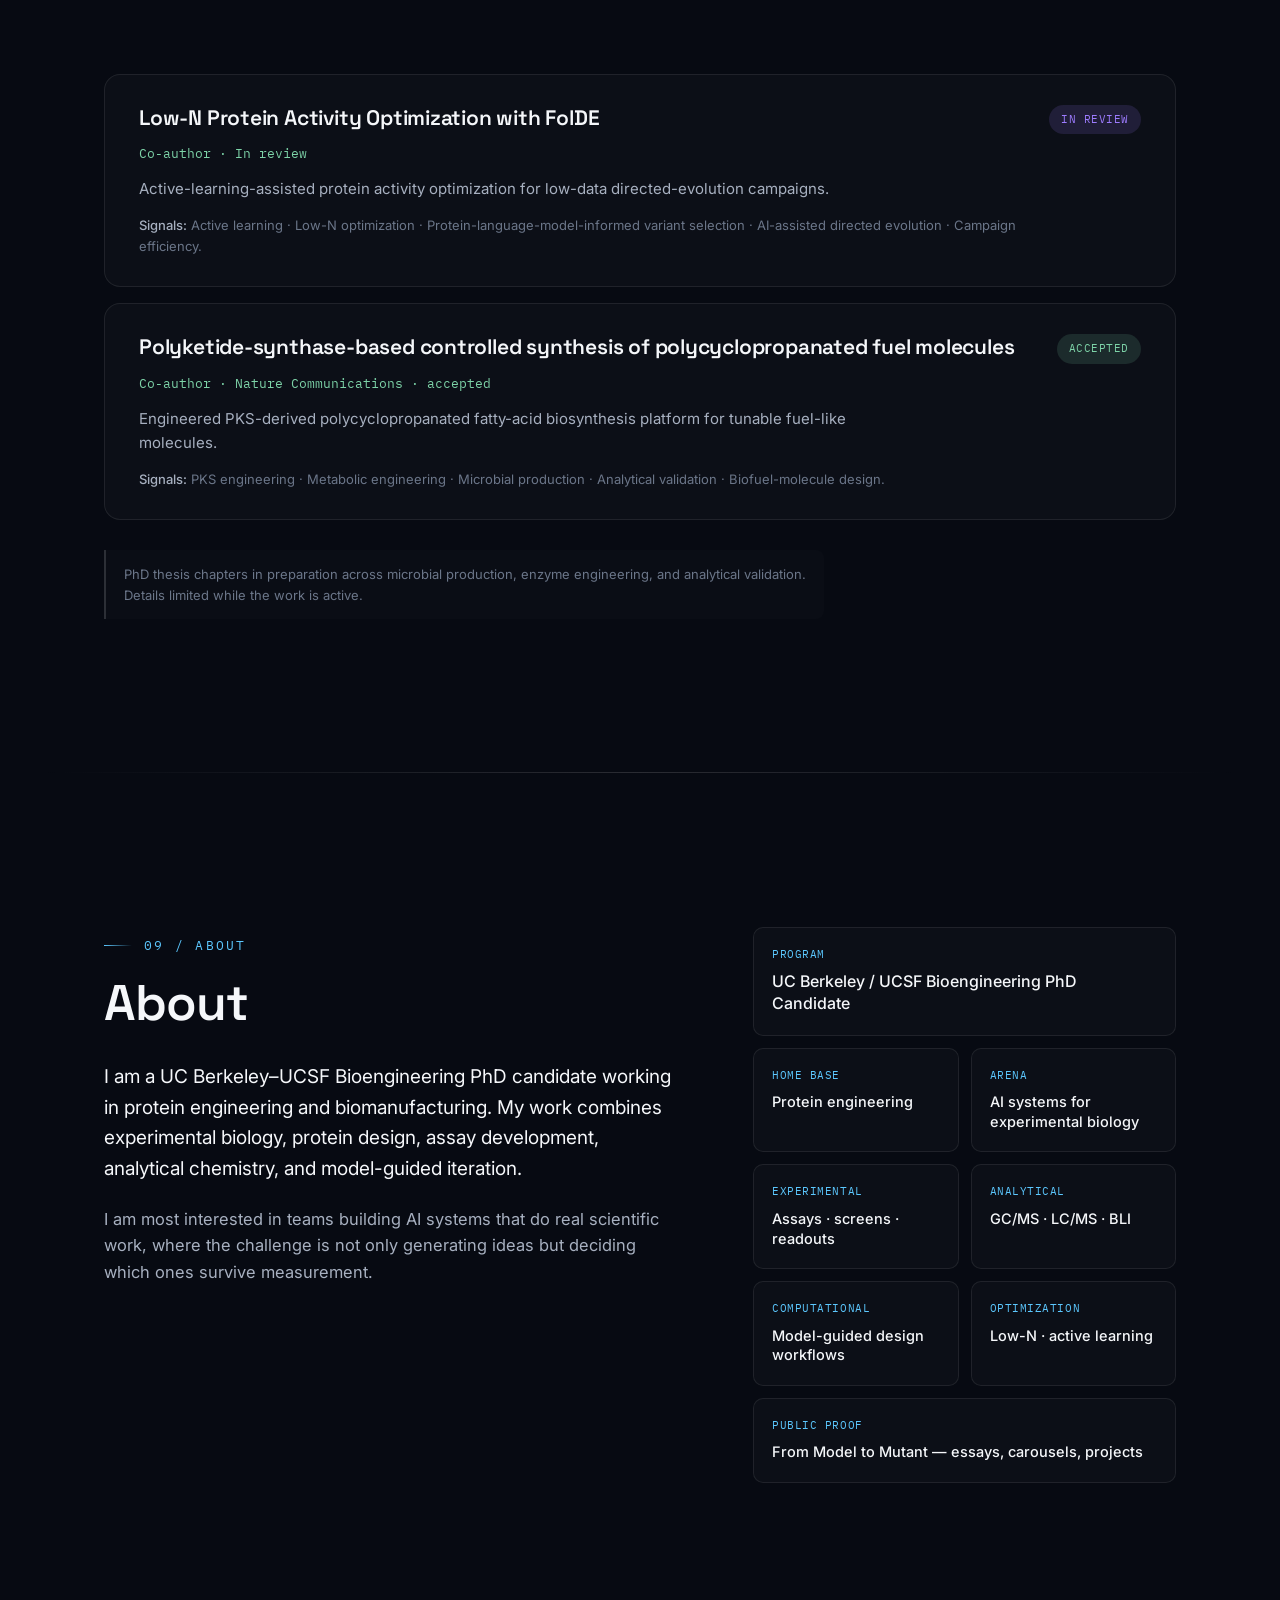
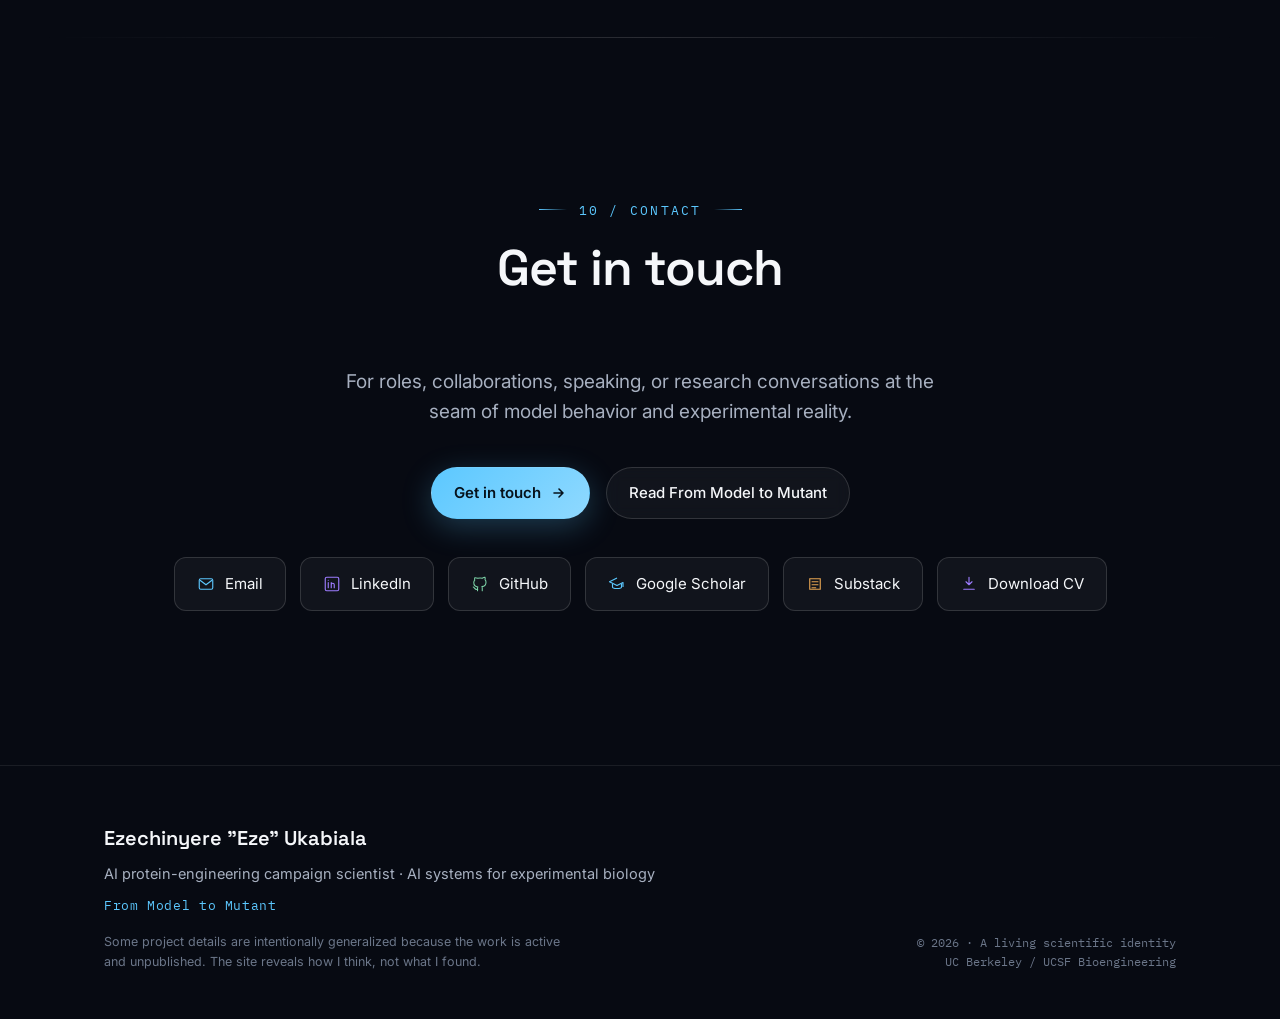
==== commit 019b1439: "Update P0 case study with VIM-2 extension" ====
--- a/index.html
+++ b/index.html
@@ -403,10 +403,10 @@
 
     <div class="roadmap">
       <a class="rm-card reveal rm-link" href="projects/p0-zero-shot-fitness.html" style="color:var(--text);text-decoration:none">
-        <div class="rm-top"><span class="rm-code">P0</span><span class="pub-status status-shipped">Shipped v1</span></div>
+        <div class="rm-top"><span class="rm-code">P0</span><span class="pub-status status-shipped">Shipped v1.1</span></div>
         <h3>Interrogate the model: zero-shot fitness</h3>
-        <p>A biological failure-mode audit for protein language models. Zero-shot ESM-2 scoring on public TEM-1 beta-lactamase DMS data, read by residue slice: where the model earns experimental trust, and where it does not.</p>
-        <div class="tags"><span class="tag">pLMs</span><span class="tag">ProteinGym</span><span class="tag">ESM-2</span><span class="tag">residue slices</span><span class="tag">failure modes</span></div>
+        <p>A biological failure-mode audit for protein language models. Zero-shot ESM-2 scoring on TEM-1 and VIM-2 beta-lactamase DMS data, read by residue slice, matched null controls, and mechanism-relevant regions.</p>
+        <div class="tags"><span class="tag">pLMs</span><span class="tag">ProteinGym</span><span class="tag">ESM-2</span><span class="tag">VIM-2</span><span class="tag">matched nulls</span></div>
         <span class="rm-cta">Read the case study <span class="arrow">&rarr;</span></span>
       </a>
       <article class="rm-card reveal d1">
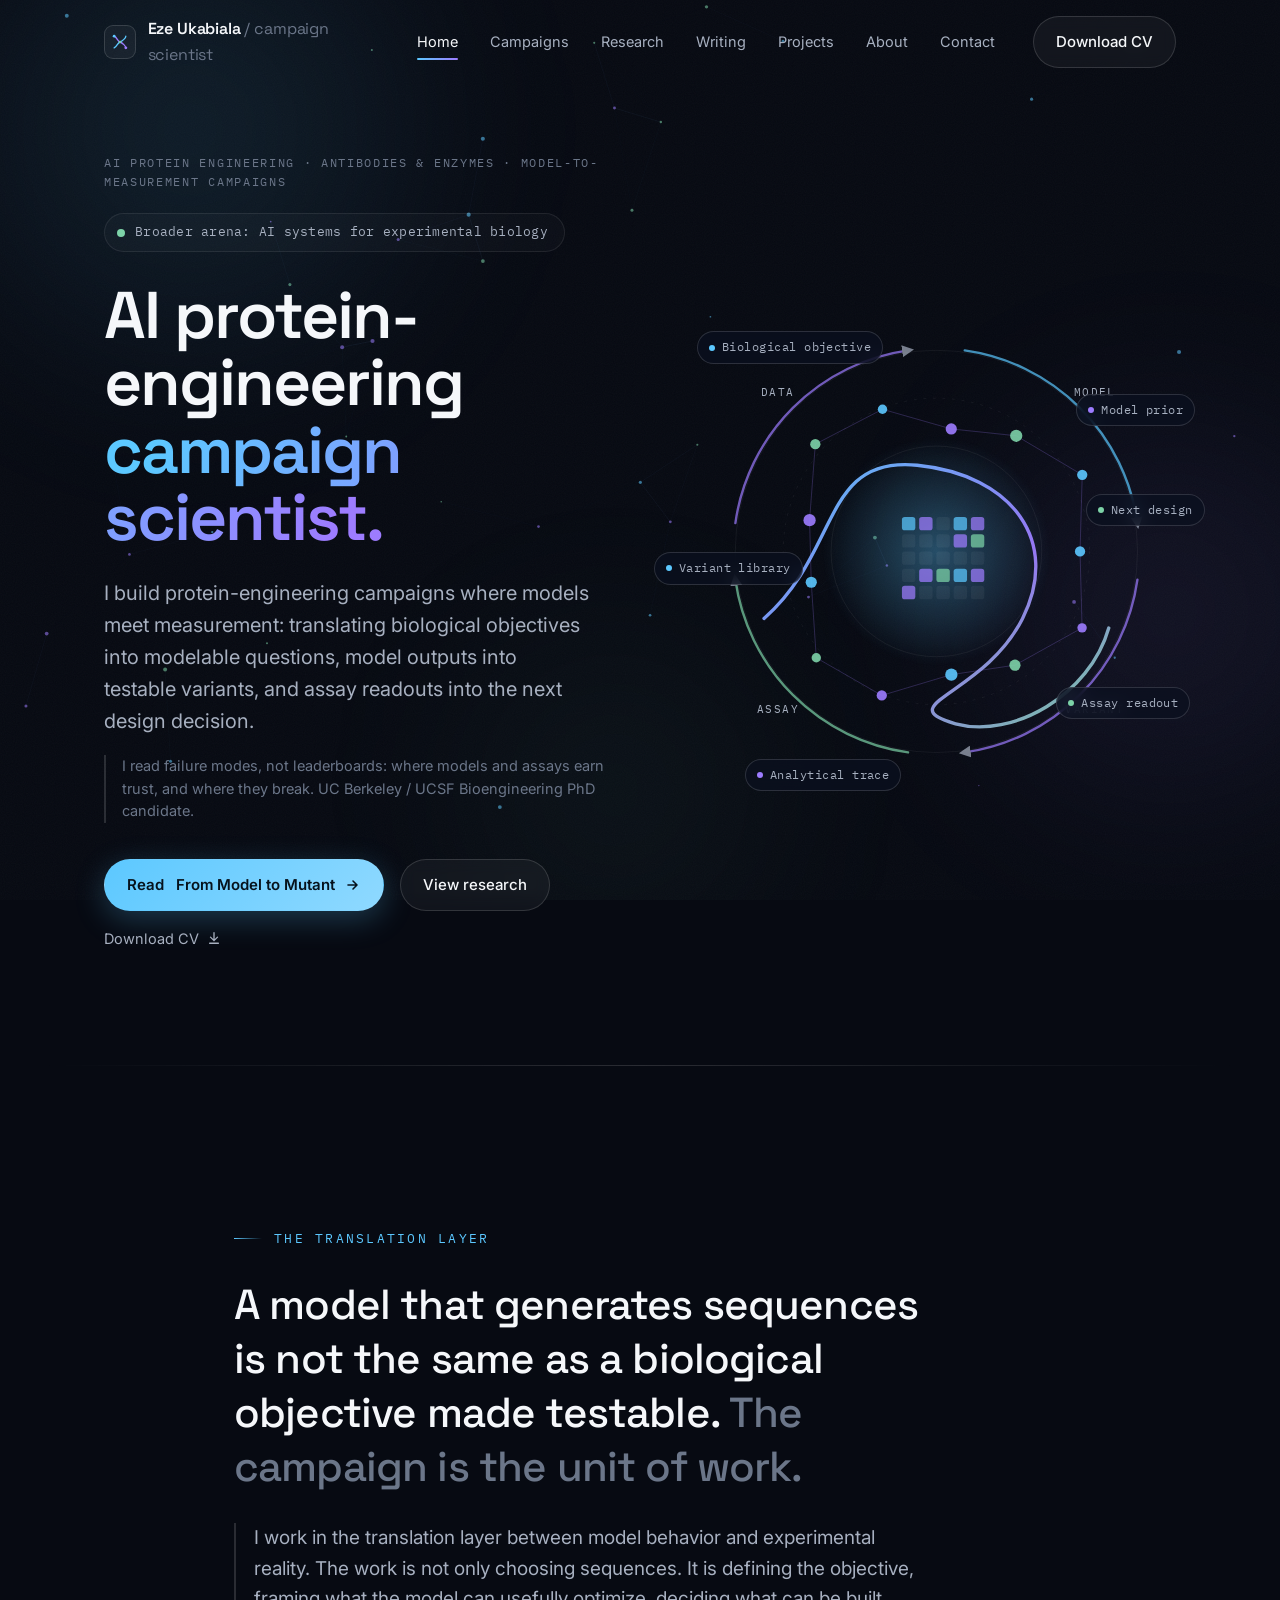
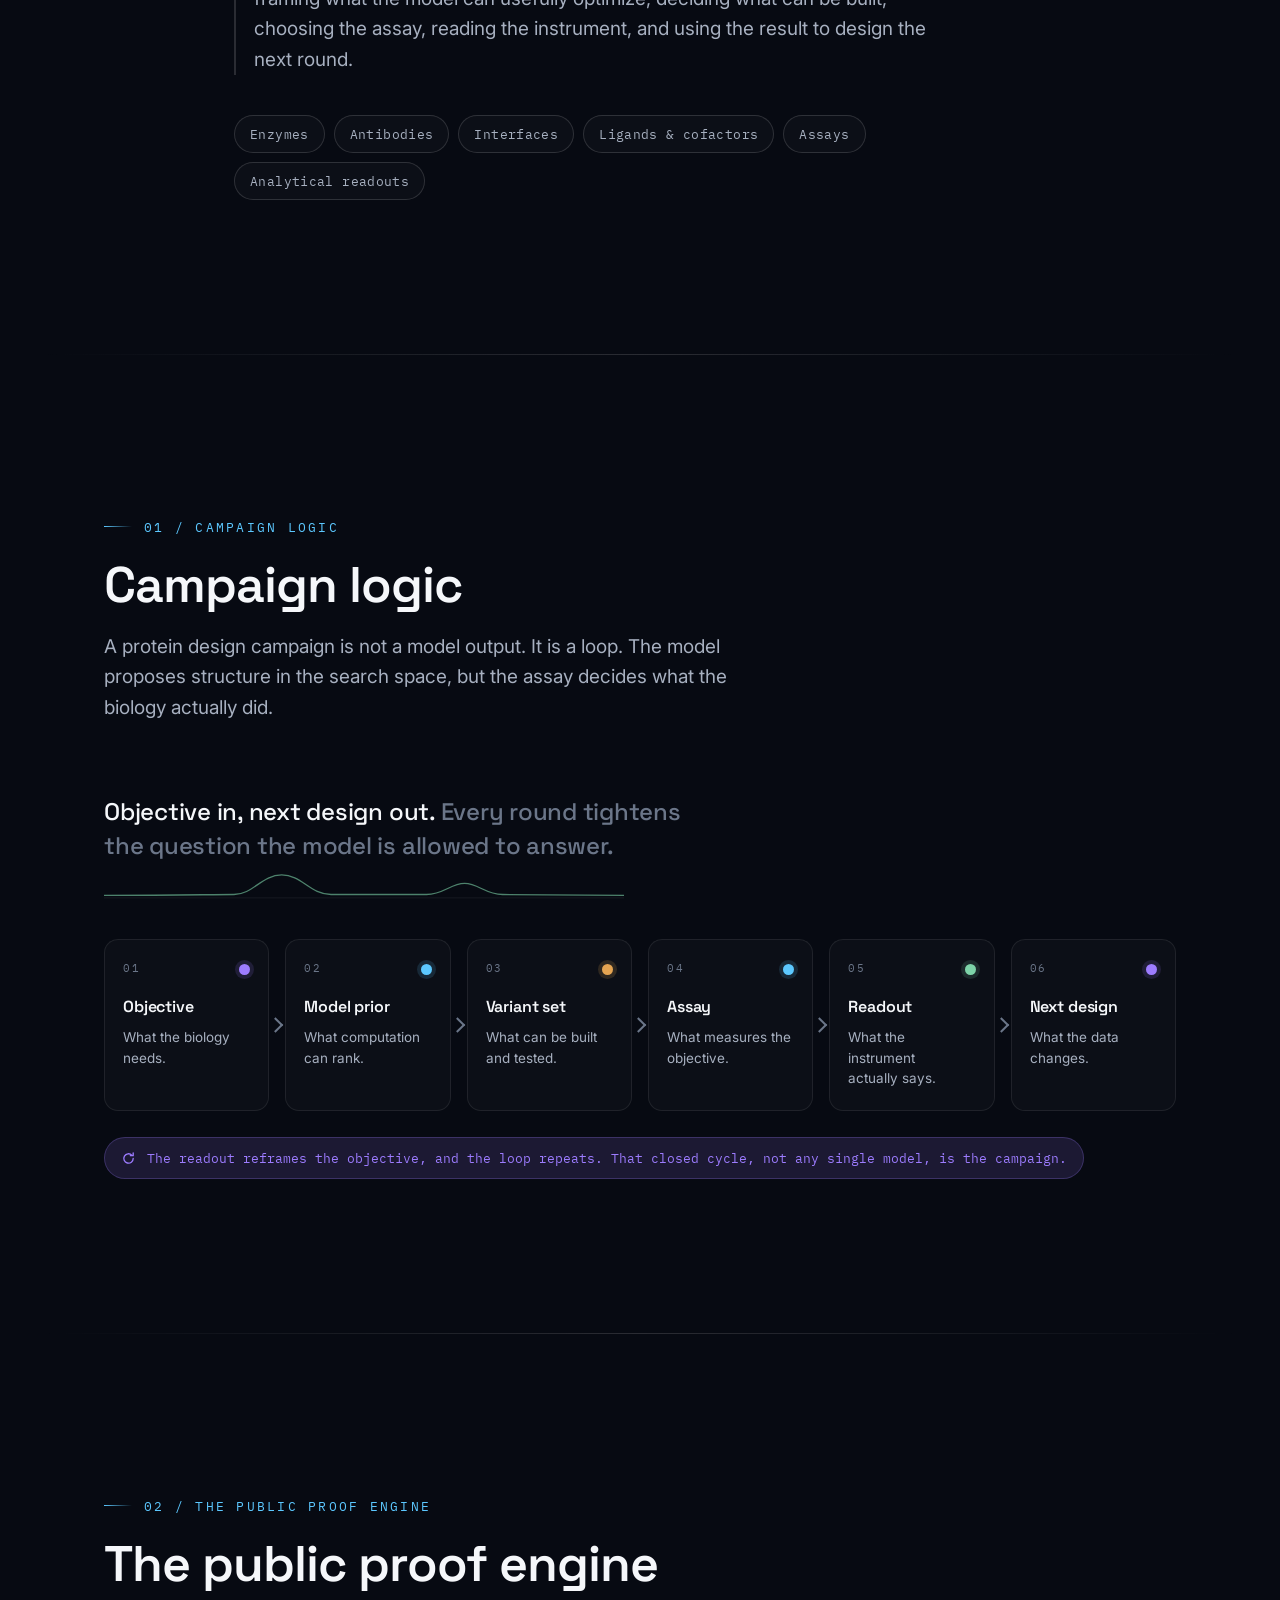
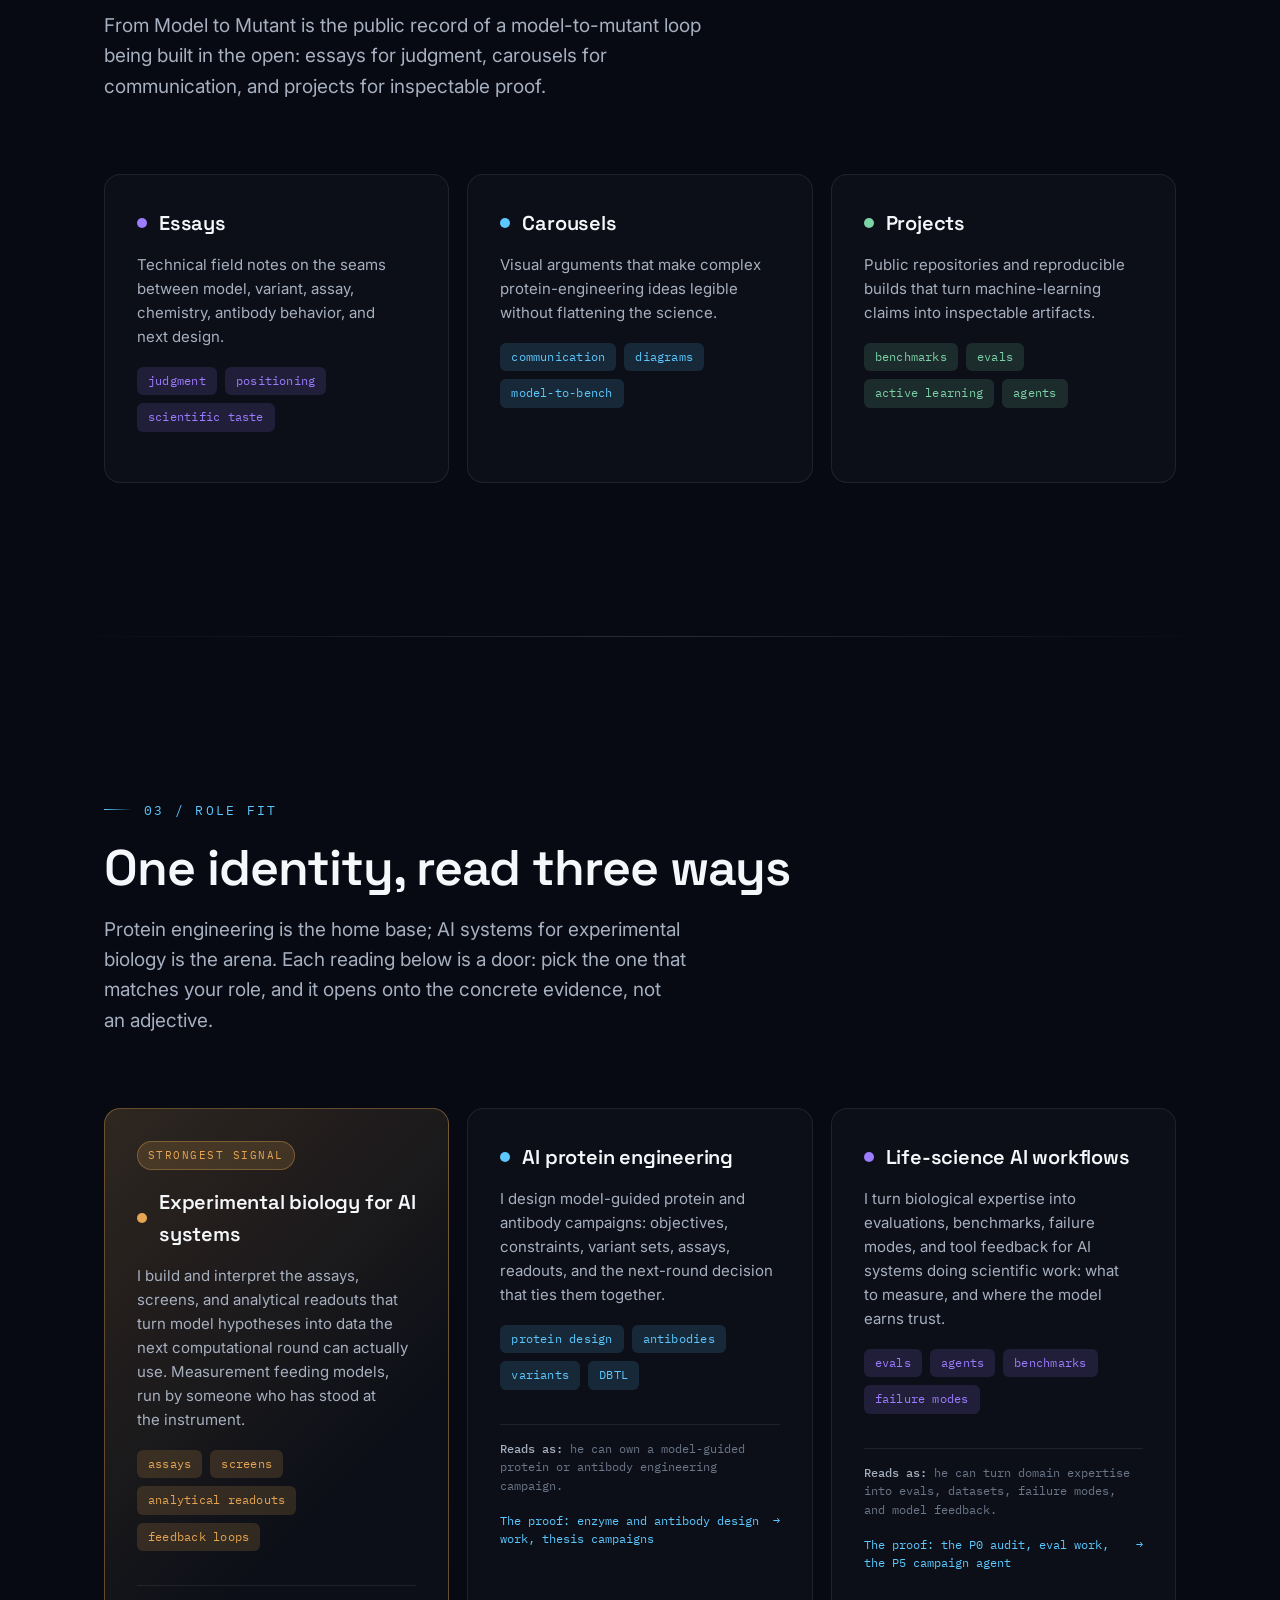
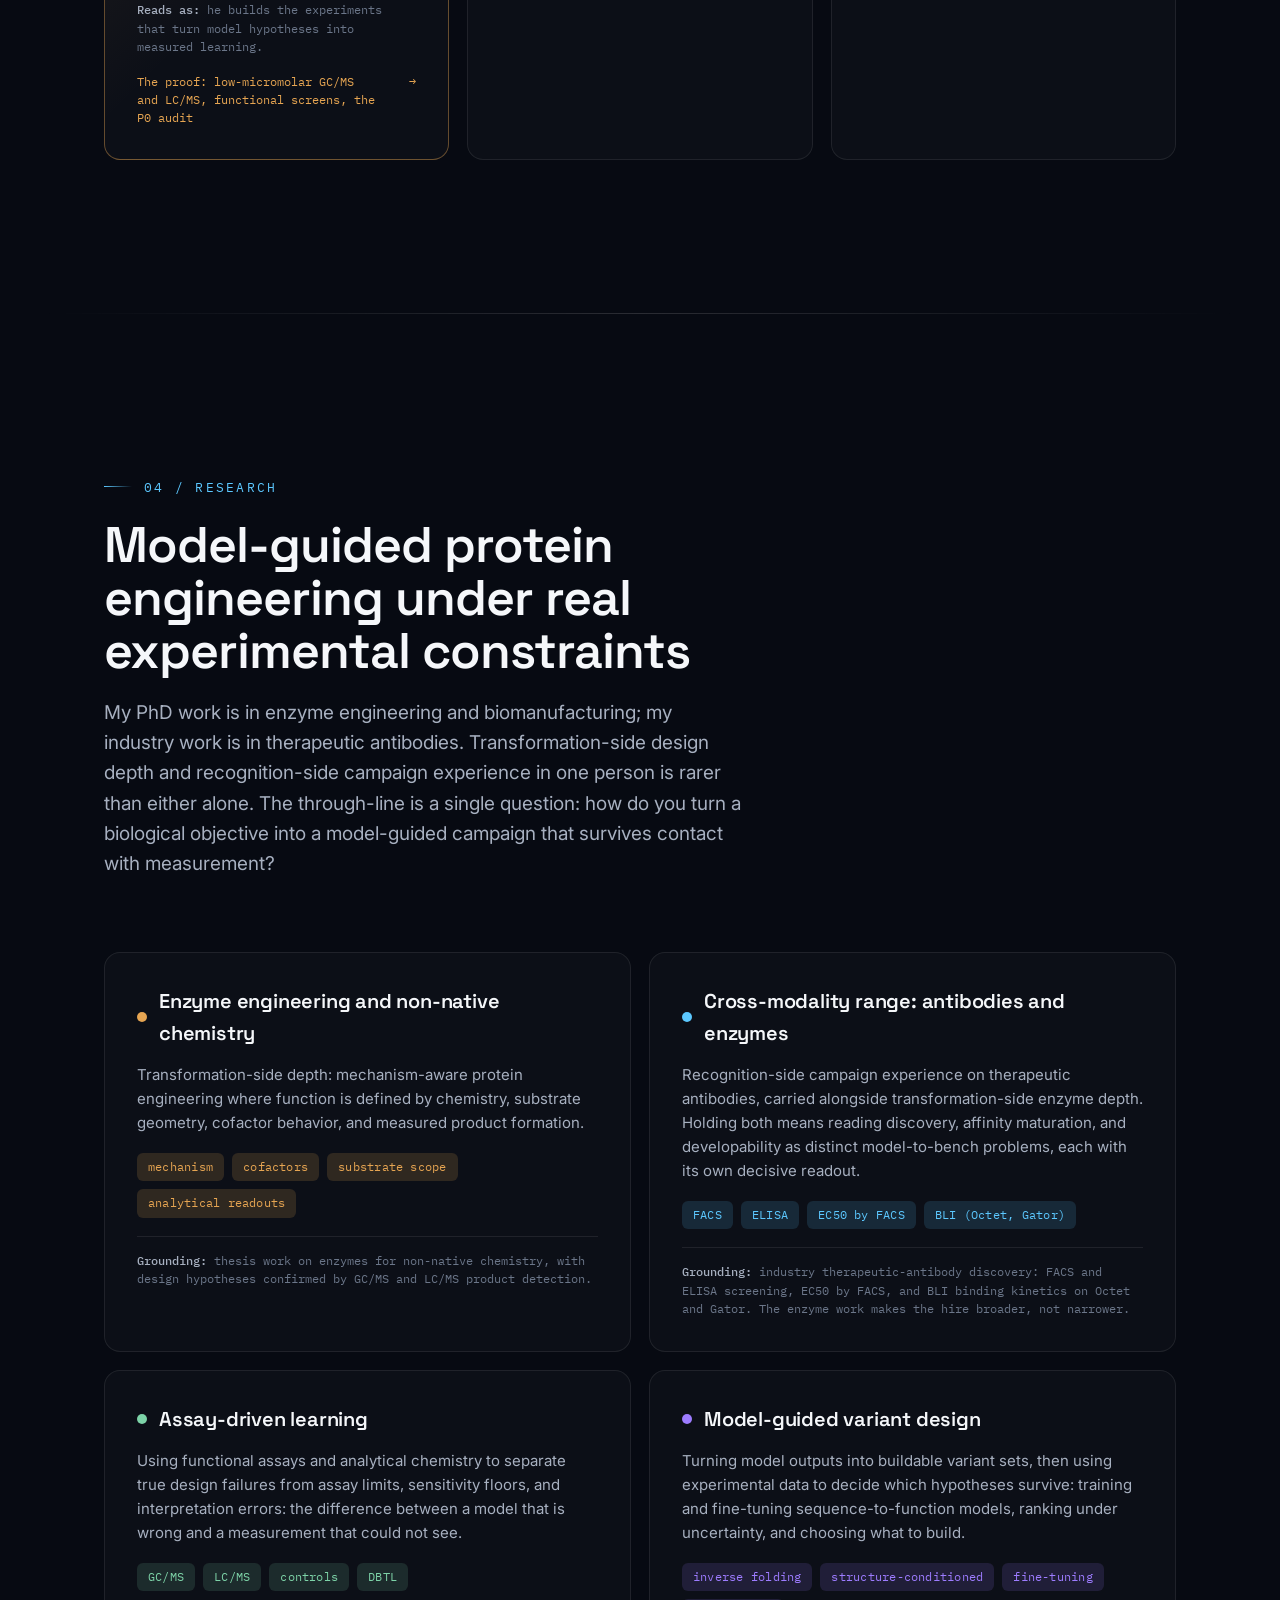
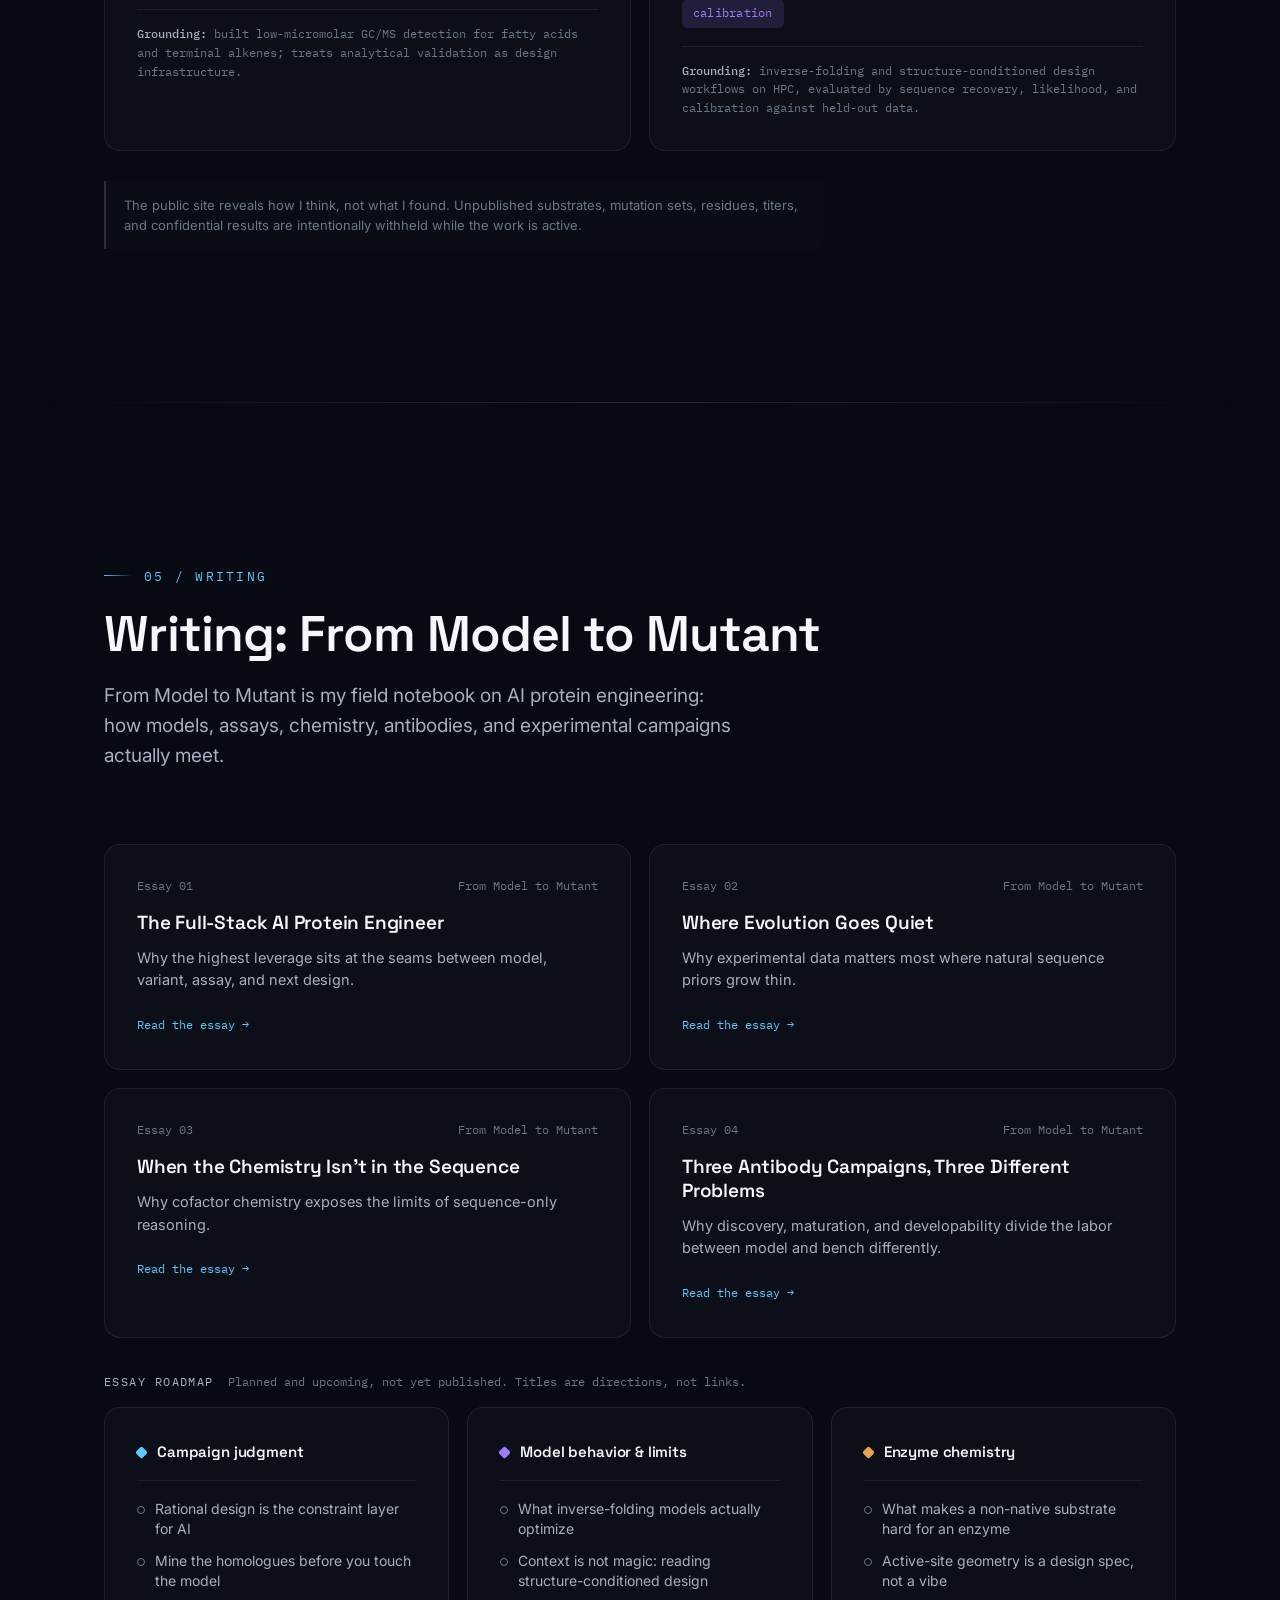
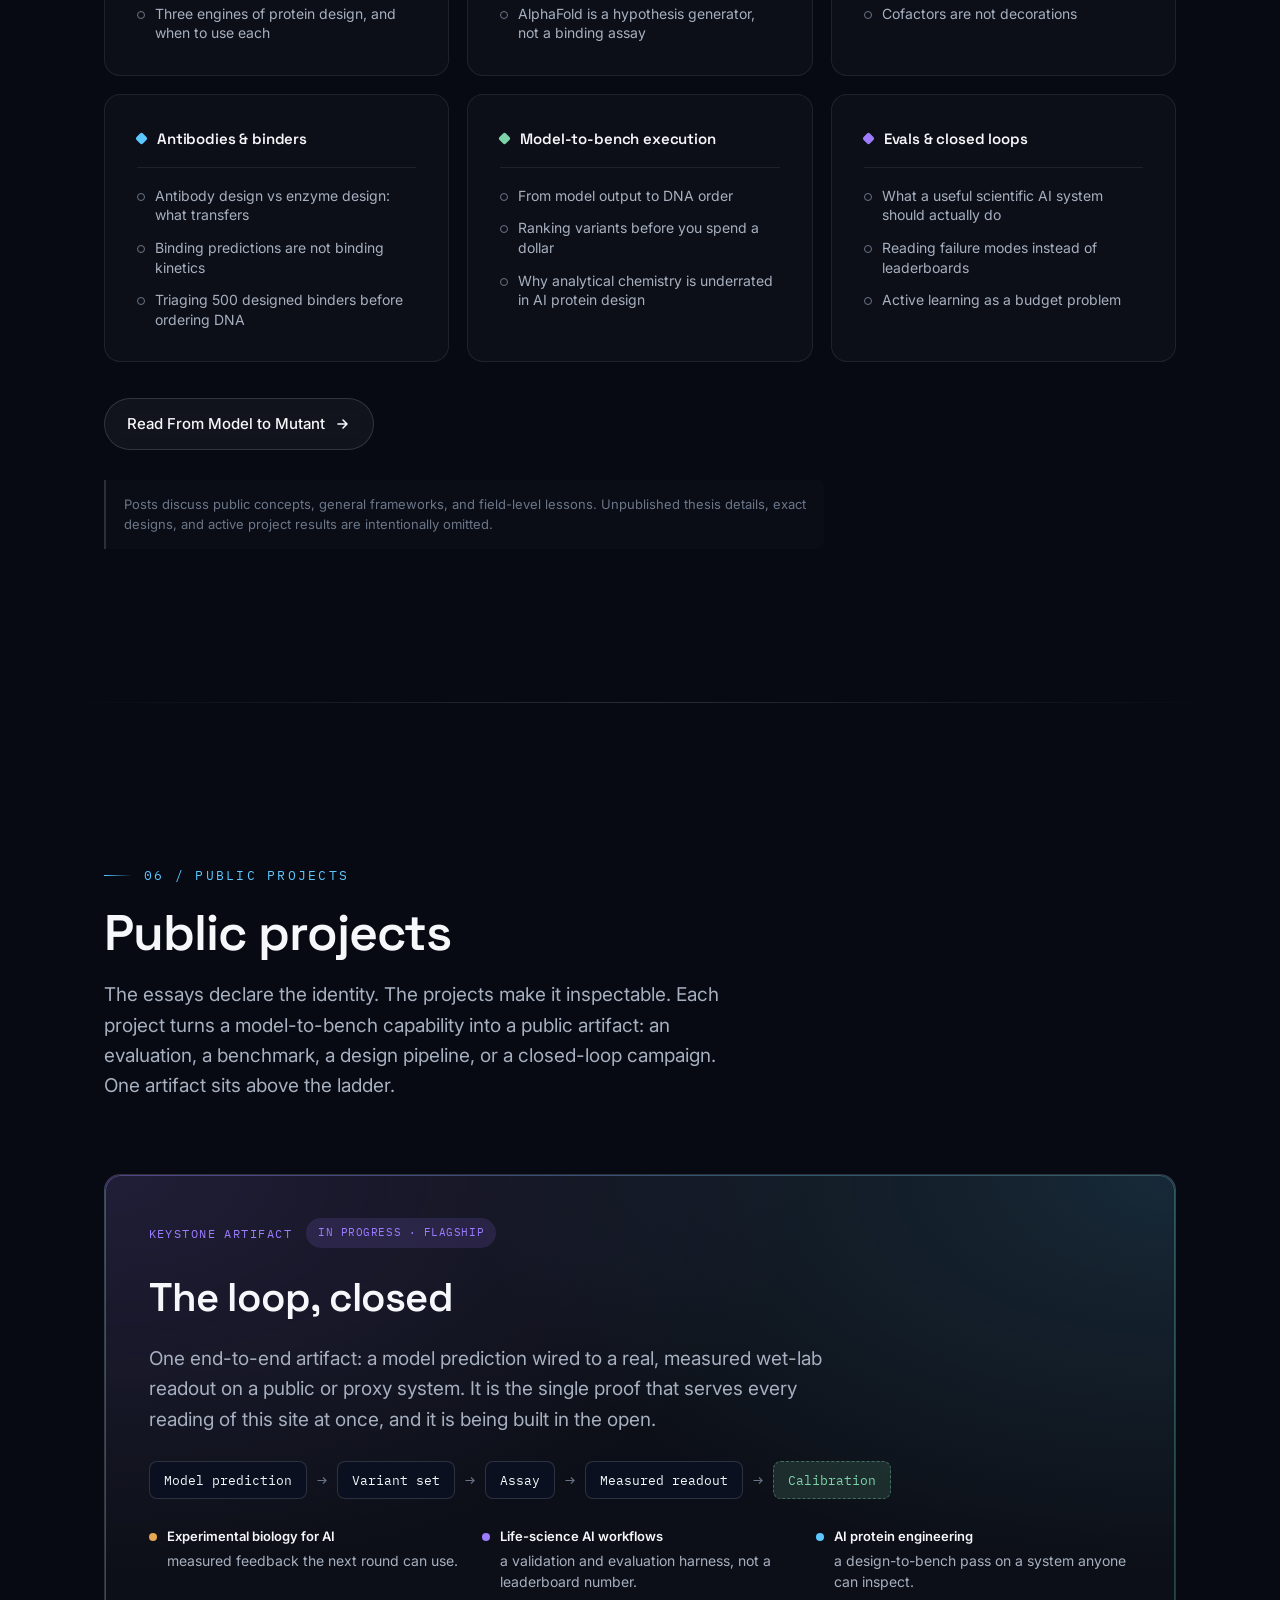
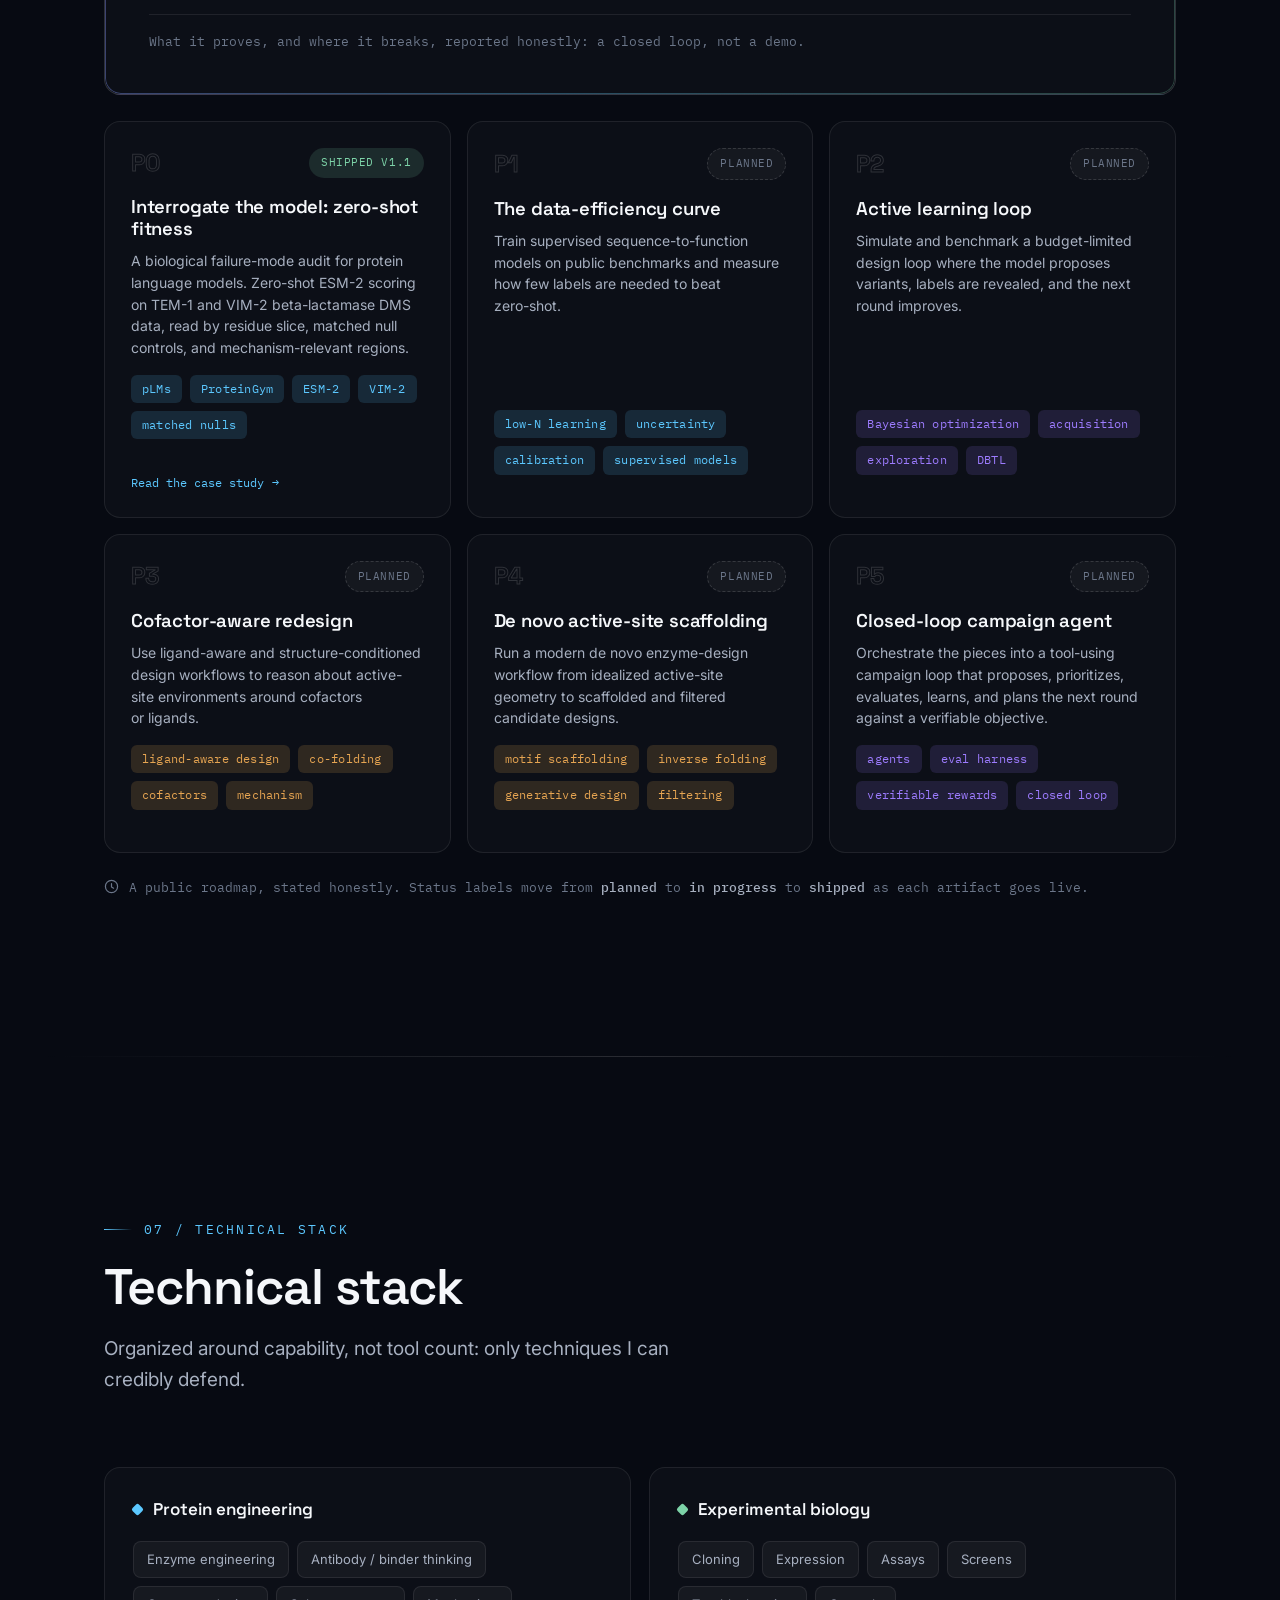
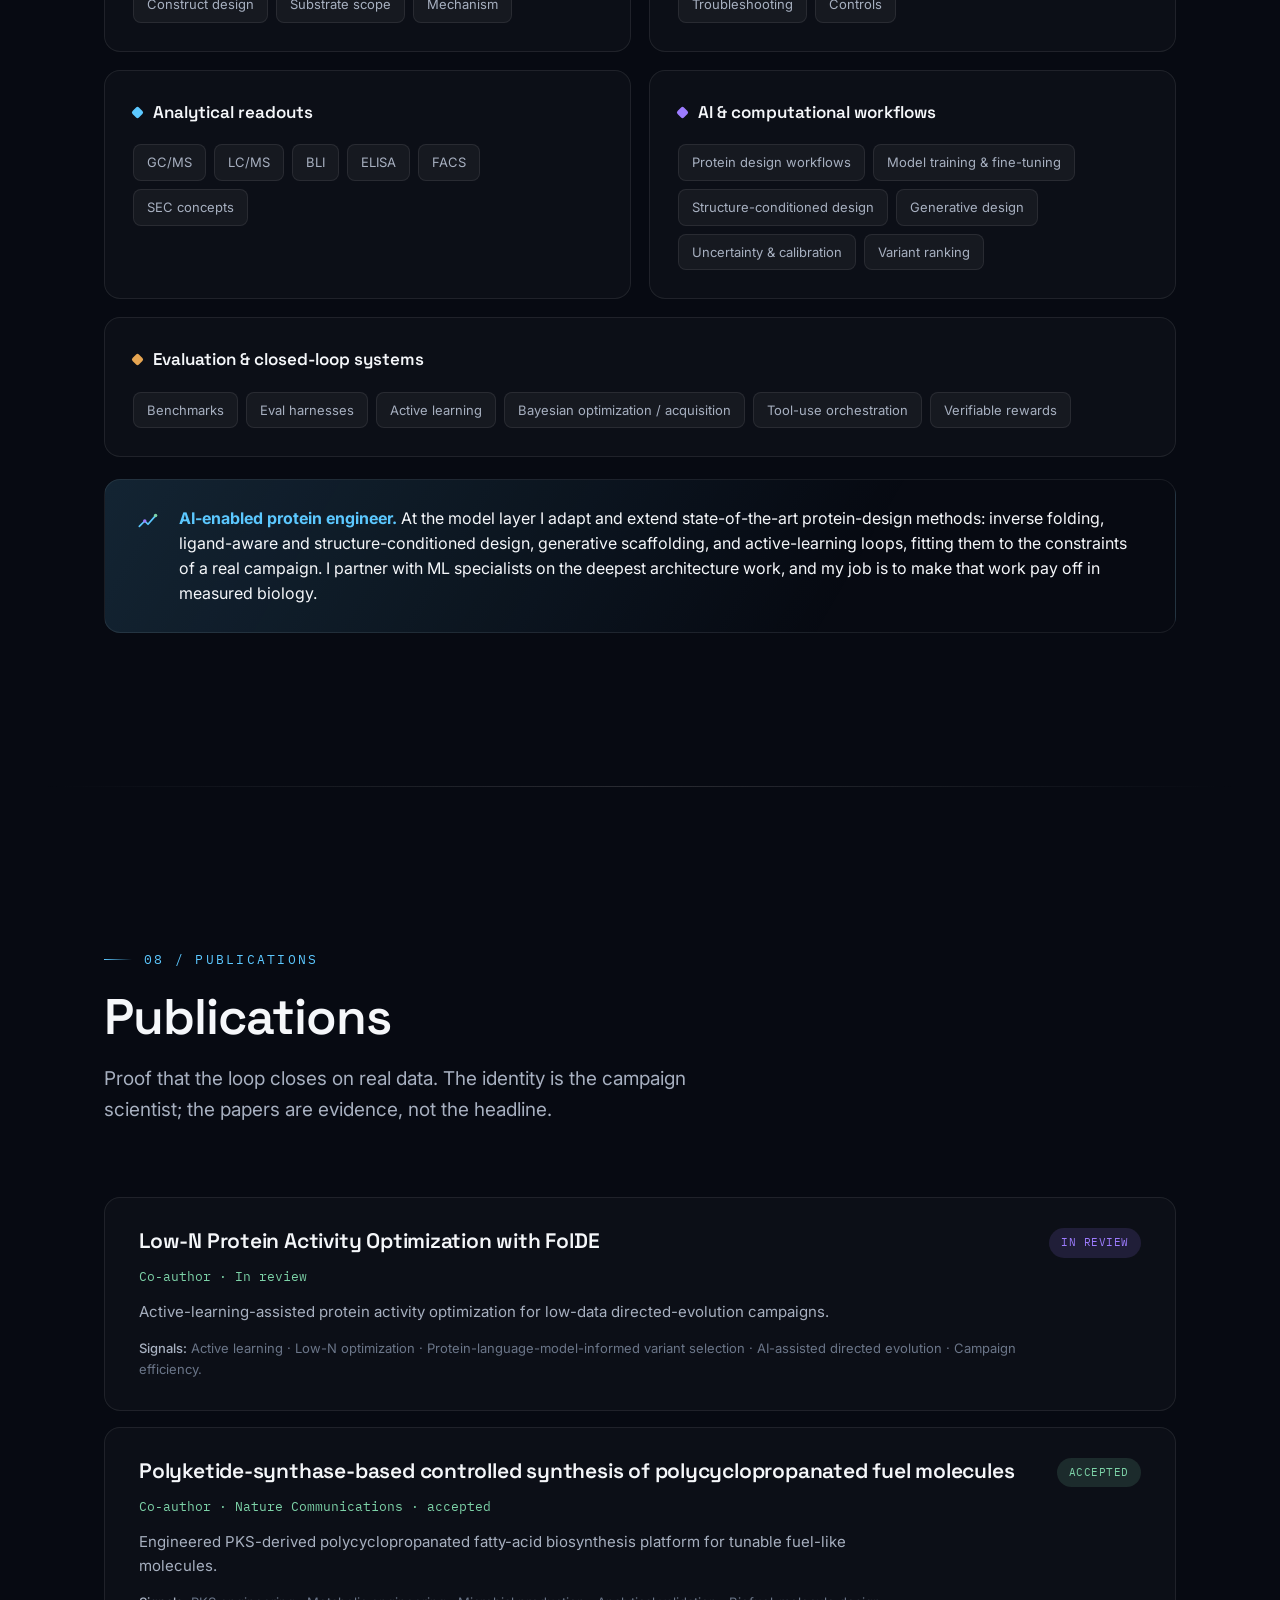
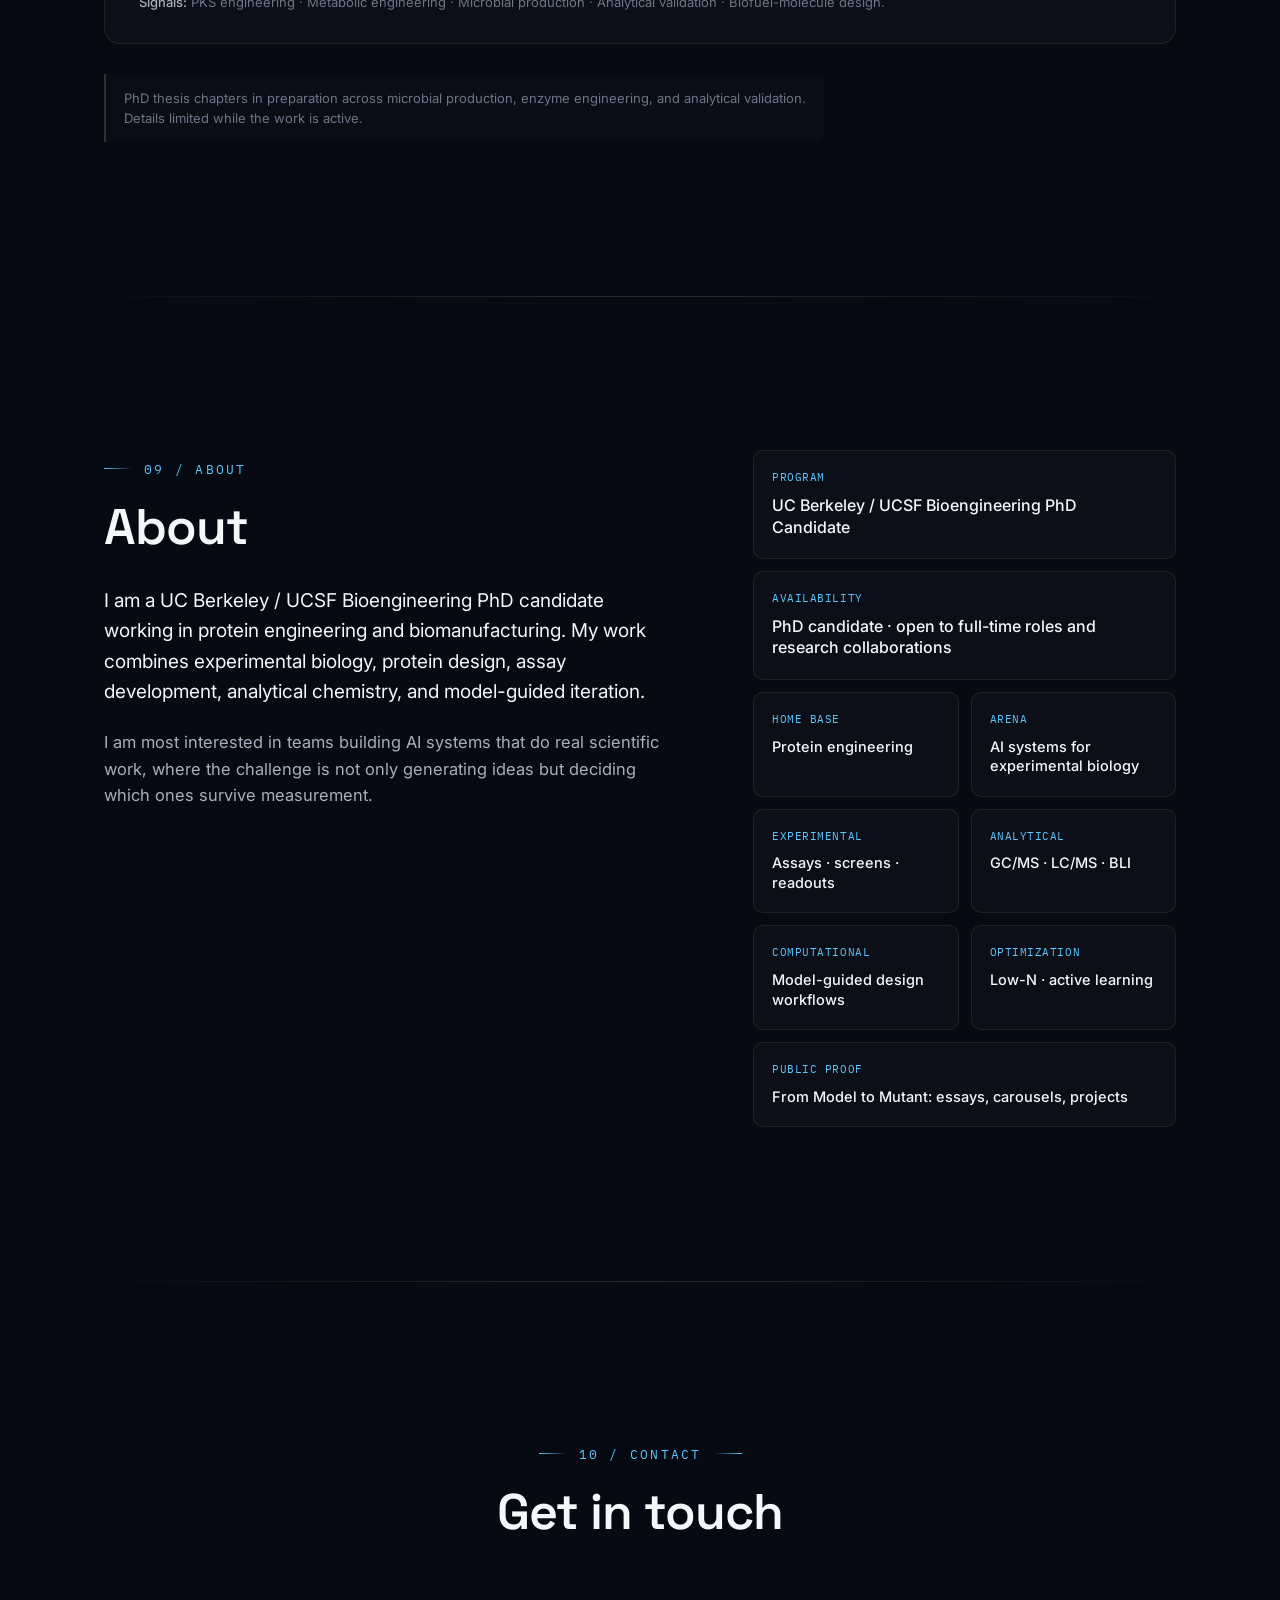
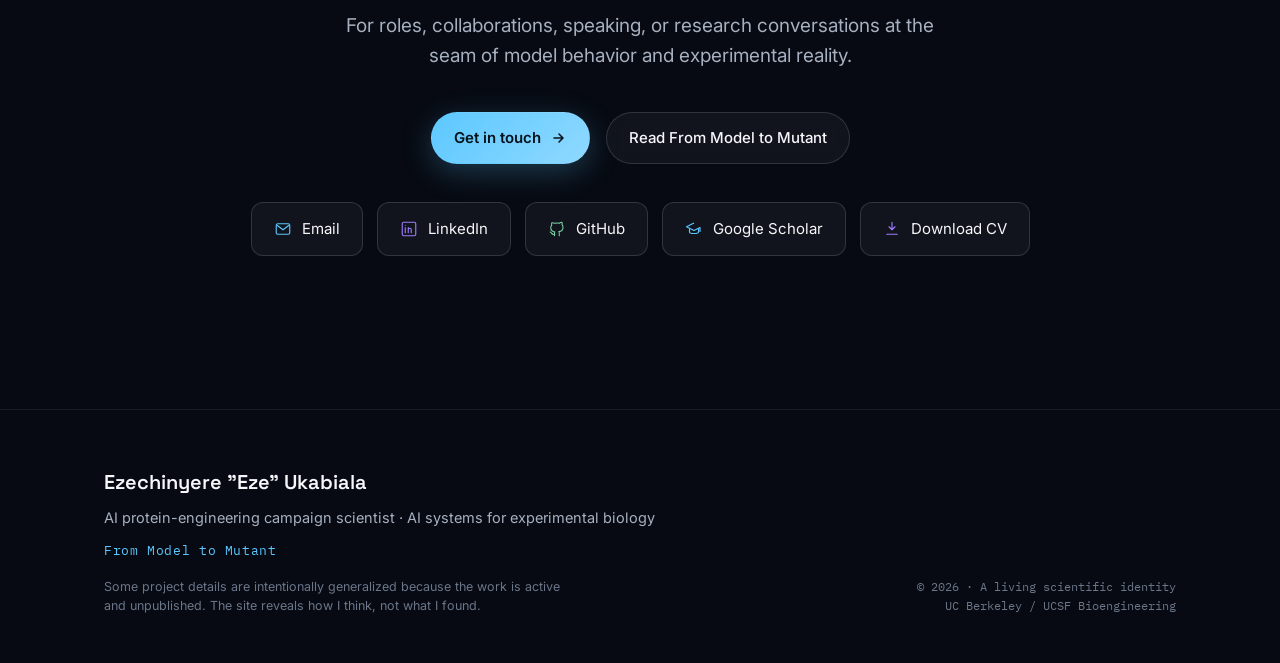
==== commit 7762b056: "Publish refreshed portfolio site" ====
--- a/index.html
+++ b/index.html
@@ -3,8 +3,8 @@
 <head>
 <meta charset="UTF-8" />
 <meta name="viewport" content="width=device-width, initial-scale=1.0" />
-<title>Eze Ukabiala — AI Protein-Engineering Campaign Scientist</title>
-<meta name="description" content="Ezechinyere 'Eze' Ukabiala — AI protein-engineering campaign scientist working at the seam of model behavior and experimental reality: protein and antibody design, experimental biology, analytical readouts, and scientific AI workflows. UC Berkeley / UCSF Bioengineering PhD candidate." />
+<title>Eze Ukabiala: AI Protein-Engineering Campaign Scientist</title>
+<meta name="description" content="Ezechinyere 'Eze' Ukabiala: AI protein-engineering campaign scientist working at the seam of model behavior and experimental reality: protein and antibody design, experimental biology, analytical readouts, and scientific AI workflows. UC Berkeley / UCSF Bioengineering PhD candidate." />
 <link rel="preconnect" href="https://fonts.googleapis.com" />
 <link rel="preconnect" href="https://fonts.gstatic.com" crossorigin />
 <link href="https://fonts.googleapis.com/css2?family=Space+Grotesk:wght@400;500;600;700&family=Inter:wght@400;500;600&family=IBM+Plex+Mono:wght@400;500&display=swap" rel="stylesheet" />
@@ -78,11 +78,11 @@
       <div class="hero-eyebrow reveal">AI protein engineering · Antibodies &amp; enzymes · Model-to-measurement campaigns</div>
       <div class="pill">
         <span class="dot"></span>
-        Broader arena — AI systems for experimental biology
+        Broader arena: AI systems for experimental biology
       </div>
       <h1>AI protein-engineering <span class="grad">campaign scientist.</span></h1>
       <p class="hero-sub">I build protein-engineering campaigns where models meet measurement: translating biological objectives into modelable questions, model outputs into testable variants, and assay readouts into the next design decision.</p>
-      <p class="hero-support">My work connects protein design, experimental biology, and scientific AI workflows. UC Berkeley / UCSF Bioengineering PhD candidate.</p>
+      <p class="hero-support">I read failure modes, not leaderboards: where models and assays earn trust, and where they break. UC Berkeley / UCSF Bioengineering PhD candidate.</p>
       <div class="hero-actions">
         <a href="https://ezeukabiala.substack.com/" target="_blank" rel="noopener" class="btn btn-primary">Read <em style="font-style:normal;margin-left:2px">From Model to Mutant</em>
           <svg width="16" height="16" viewBox="0 0 16 16" fill="none"><path d="M3 8h9M8 4l4 4-4 4" stroke="currentColor" stroke-width="1.6" stroke-linecap="round" stroke-linejoin="round"/></svg>
@@ -179,7 +179,7 @@
 
     <div class="loop-return reveal">
       <svg viewBox="0 0 16 16" fill="none"><path d="M13 8a5 5 0 1 1-1.5-3.6M13 2v3h-3" stroke="#9D7CFF" stroke-width="1.4" stroke-linecap="round" stroke-linejoin="round"/></svg>
-      The readout reframes the objective, and the loop repeats. That closed cycle — not any single model — is the campaign.
+      The readout reframes the objective, and the loop repeats. That closed cycle, not any single model, is the campaign.
     </div>
   </div>
 </section>
@@ -222,29 +222,33 @@
   <div class="wrap">
     <div class="section-head reveal">
       <div class="eyebrow">03 / Role fit</div>
-      <h2 class="section-title">The roles this prepares me for</h2>
-      <p class="section-intro">One operating identity, read three ways — protein engineering is the home base, AI systems for experimental biology is the arena.</p>
+      <h2 class="section-title">One identity, read three ways</h2>
+      <p class="section-intro">Protein engineering is the home base; AI systems for experimental biology is the arena. Each reading below is a door: pick the one that matches your role, and it opens onto the concrete evidence, not an adjective.</p>
     </div>
 
     <div class="role-grid">
-      <article class="card reveal">
+      <a href="#grounding" class="card role-card role-lead reveal" style="text-decoration:none;color:inherit">
+        <div class="role-flag">Strongest signal</div>
+        <div class="c-head"><span class="c-dot" style="background:var(--amber)"></span><h3 class="card-title">Experimental biology for AI systems</h3></div>
+        <p class="c-body">I build and interpret the assays, screens, and analytical readouts that turn model hypotheses into data the next computational round can actually use. Measurement feeding models, run by someone who has stood at the instrument.</p>
+        <div class="tags"><span class="tag amber">assays</span><span class="tag amber">screens</span><span class="tag amber">analytical readouts</span><span class="tag amber">feedback loops</span></div>
+        <div class="take"><b>Reads as:</b> he builds the experiments that turn model hypotheses into measured learning.</div>
+        <span class="role-cta">The proof: low-micromolar GC/MS and LC/MS, functional screens, the P0 audit <span class="arrow">&rarr;</span></span>
+      </a>
+      <a href="#research" class="card role-card reveal d1" style="text-decoration:none;color:inherit">
         <div class="c-head"><span class="c-dot" style="background:var(--cyan)"></span><h3 class="card-title">AI protein engineering</h3></div>
-        <p class="c-body">I design model-guided protein and antibody campaigns: objectives, constraints, variant sets, assays, readouts, and next-round decisions.</p>
+        <p class="c-body">I design model-guided protein and antibody campaigns: objectives, constraints, variant sets, assays, readouts, and the next-round decision that ties them together.</p>
         <div class="tags"><span class="tag">protein design</span><span class="tag">antibodies</span><span class="tag">variants</span><span class="tag">DBTL</span></div>
         <div class="take"><b>Reads as:</b> he can own a model-guided protein or antibody engineering campaign.</div>
-      </article>
-      <article class="card reveal d1">
+        <span class="role-cta">The proof: enzyme and antibody design work, thesis campaigns <span class="arrow">&rarr;</span></span>
+      </a>
+      <a href="#projects" class="card role-card reveal d2" style="text-decoration:none;color:inherit">
         <div class="c-head"><span class="c-dot" style="background:var(--violet)"></span><h3 class="card-title">Life-science AI workflows</h3></div>
-        <p class="c-body">I translate biological expertise into workflows, evaluations, benchmarks, failure modes, and tool feedback for AI systems doing scientific work.</p>
-        <div class="tags"><span class="tag violet">evals</span><span class="tag violet">agents</span><span class="tag violet">benchmarks</span><span class="tag violet">scientific reasoning</span></div>
+        <p class="c-body">I turn biological expertise into evaluations, benchmarks, failure modes, and tool feedback for AI systems doing scientific work: what to measure, and where the model earns trust.</p>
+        <div class="tags"><span class="tag violet">evals</span><span class="tag violet">agents</span><span class="tag violet">benchmarks</span><span class="tag violet">failure modes</span></div>
         <div class="take"><b>Reads as:</b> he can turn domain expertise into evals, datasets, failure modes, and model feedback.</div>
-      </article>
-      <article class="card reveal d2">
-        <div class="c-head"><span class="c-dot" style="background:var(--amber)"></span><h3 class="card-title">Experimental biology for AI systems</h3></div>
-        <p class="c-body">I build and interpret assays, screens, and analytical readouts that turn model hypotheses into data the next computational round can use.</p>
-        <div class="tags"><span class="tag amber">assays</span><span class="tag amber">screens</span><span class="tag amber">readouts</span><span class="tag amber">feedback loops</span></div>
-        <div class="take"><b>Reads as:</b> he can build experiments that turn model hypotheses into measured learning.</div>
-      </article>
+        <span class="role-cta">The proof: the P0 audit, eval work, the P5 campaign agent <span class="arrow">&rarr;</span></span>
+      </a>
     </div>
   </div>
 </section>
@@ -257,33 +261,33 @@
     <div class="section-head reveal">
       <div class="eyebrow">04 / Research</div>
       <h2 class="section-title">Model-guided protein engineering under real experimental constraints</h2>
-      <p class="section-intro">My PhD work sits in enzyme engineering and biomanufacturing, but the broader question is general: how do you turn a biological objective into a model-guided campaign that survives contact with measurement?</p>
+      <p class="section-intro">My PhD work is in enzyme engineering and biomanufacturing; my industry work is in therapeutic antibodies. Transformation-side design depth and recognition-side campaign experience in one person is rarer than either alone. The through-line is a single question: how do you turn a biological objective into a model-guided campaign that survives contact with measurement?</p>
     </div>
 
     <div class="research-grid">
       <article class="card reveal">
         <div class="c-head"><span class="c-dot" style="background:var(--amber)"></span><h3 class="card-title">Enzyme engineering and non-native chemistry</h3></div>
-        <p class="c-body">Mechanism-aware protein engineering where function is defined by chemistry, substrate geometry, cofactor behavior, and measured product formation.</p>
+        <p class="c-body">Transformation-side depth: mechanism-aware protein engineering where function is defined by chemistry, substrate geometry, cofactor behavior, and measured product formation.</p>
         <div class="tags"><span class="tag amber">mechanism</span><span class="tag amber">cofactors</span><span class="tag amber">substrate scope</span><span class="tag amber">analytical readouts</span></div>
         <div class="take"><b>Grounding:</b> thesis work on enzymes for non-native chemistry, with design hypotheses confirmed by GC/MS and LC/MS product detection.</div>
       </article>
       <article class="card reveal d1">
-        <div class="c-head"><span class="c-dot" style="background:var(--cyan)"></span><h3 class="card-title">Model-guided variant design</h3></div>
-        <p class="c-body">Turning model outputs into buildable variant sets, then using experimental data to decide which hypotheses survive.</p>
-        <div class="tags"><span class="tag">sequence</span><span class="tag">structure</span><span class="tag">constraints</span><span class="tag">libraries</span></div>
-        <div class="take"><b>Grounding:</b> inverse-folding and structure-conditioned design workflows on HPC, evaluated by sequence recovery and likelihood.</div>
-      </article>
-      <article class="card reveal d1">
+        <div class="c-head"><span class="c-dot" style="background:var(--cyan)"></span><h3 class="card-title">Cross-modality range: antibodies and enzymes</h3></div>
+        <p class="c-body">Recognition-side campaign experience on therapeutic antibodies, carried alongside transformation-side enzyme depth. Holding both means reading discovery, affinity maturation, and developability as distinct model-to-bench problems, each with its own decisive readout.</p>
+        <div class="tags"><span class="tag">FACS</span><span class="tag">ELISA</span><span class="tag">EC50 by FACS</span><span class="tag">BLI (Octet, Gator)</span></div>
+        <div class="take"><b>Grounding:</b> industry therapeutic-antibody discovery: FACS and ELISA screening, EC50 by FACS, and BLI binding kinetics on Octet and Gator. The enzyme work makes the hire broader, not narrower.</div>
+      </article>
+      <article class="card reveal d1" id="grounding">
         <div class="c-head"><span class="c-dot" style="background:var(--green)"></span><h3 class="card-title">Assay-driven learning</h3></div>
-        <p class="c-body">Using functional assays and analytical chemistry to distinguish true design failures from assay limits, sensitivity issues, and interpretation errors.</p>
+        <p class="c-body">Using functional assays and analytical chemistry to separate true design failures from assay limits, sensitivity floors, and interpretation errors: the difference between a model that is wrong and a measurement that could not see.</p>
         <div class="tags"><span class="tag green">GC/MS</span><span class="tag green">LC/MS</span><span class="tag green">controls</span><span class="tag green">DBTL</span></div>
         <div class="take"><b>Grounding:</b> built low-micromolar GC/MS detection for fatty acids and terminal alkenes; treats analytical validation as design infrastructure.</div>
       </article>
       <article class="card reveal d2">
-        <div class="c-head"><span class="c-dot" style="background:var(--cyan)"></span><h3 class="card-title">Antibody and binder campaign logic</h3></div>
-        <p class="c-body">Thinking across discovery, affinity maturation, and developability as three different model-to-bench problems with different decisive readouts.</p>
-        <div class="tags"><span class="tag">FACS</span><span class="tag">ELISA</span><span class="tag">BLI</span><span class="tag">developability</span></div>
-        <div class="take"><b>Grounding:</b> industry experience in therapeutic antibody discovery — FACS/ELISA screening, EC50 by FACS, and BLI kinetics (Octet, Gator).</div>
+        <div class="c-head"><span class="c-dot" style="background:var(--violet)"></span><h3 class="card-title">Model-guided variant design</h3></div>
+        <p class="c-body">Turning model outputs into buildable variant sets, then using experimental data to decide which hypotheses survive: training and fine-tuning sequence-to-function models, ranking under uncertainty, and choosing what to build.</p>
+        <div class="tags"><span class="tag violet">inverse folding</span><span class="tag violet">structure-conditioned</span><span class="tag violet">fine-tuning</span><span class="tag violet">calibration</span></div>
+        <div class="take"><b>Grounding:</b> inverse-folding and structure-conditioned design workflows on HPC, evaluated by sequence recovery, likelihood, and calibration against held-out data.</div>
       </article>
     </div>
 
@@ -303,25 +307,25 @@
     </div>
 
     <div class="articles">
-      <a href="https://ezeukabiala.substack.com/" target="_blank" rel="noopener" class="article card reveal">
+      <a href="#" class="article card reveal">
         <div class="akicker"><span>Essay 01</span><span>From Model to Mutant</span></div>
         <h4>The Full-Stack AI Protein Engineer</h4>
         <p>Why the highest leverage sits at the seams between model, variant, assay, and next design.</p>
         <span class="read">Read the essay <span class="arrow">→</span></span>
       </a>
-      <a href="https://ezeukabiala.substack.com/" target="_blank" rel="noopener" class="article card reveal d1">
+      <a href="#" class="article card reveal d1">
         <div class="akicker"><span>Essay 02</span><span>From Model to Mutant</span></div>
         <h4>Where Evolution Goes Quiet</h4>
         <p>Why experimental data matters most where natural sequence priors grow thin.</p>
         <span class="read">Read the essay <span class="arrow">→</span></span>
       </a>
-      <a href="https://ezeukabiala.substack.com/" target="_blank" rel="noopener" class="article card reveal">
+      <a href="#" class="article card reveal">
         <div class="akicker"><span>Essay 03</span><span>From Model to Mutant</span></div>
         <h4>When the Chemistry Isn't in the Sequence</h4>
         <p>Why cofactor chemistry exposes the limits of sequence-only reasoning.</p>
         <span class="read">Read the essay <span class="arrow">→</span></span>
       </a>
-      <a href="https://ezeukabiala.substack.com/" target="_blank" rel="noopener" class="article card reveal d1">
+      <a href="#" class="article card reveal d1">
         <div class="akicker"><span>Essay 04</span><span>From Model to Mutant</span></div>
         <h4>Three Antibody Campaigns, Three Different Problems</h4>
         <p>Why discovery, maturation, and developability divide the labor between model and bench differently.</p>
@@ -329,7 +333,11 @@
       </a>
     </div>
 
-    <div class="lanes" style="margin-top:22px">
+    <div class="lanes-head reveal" style="margin-top:34px">
+      <span class="lanes-kicker">Essay roadmap</span>
+      <span class="lanes-note">Planned and upcoming, not yet published. Titles are directions, not links.</span>
+    </div>
+    <div class="lanes" style="margin-top:16px">
       <div class="lane card reveal">
         <div class="lane-head"><span class="lane-dot" style="background:var(--cyan)"></span>Campaign judgment</div>
         <ul class="lane-list">
@@ -398,8 +406,32 @@
     <div class="section-head reveal">
       <div class="eyebrow">06 / Public projects</div>
       <h2 class="section-title">Public projects</h2>
-      <p class="section-intro">The essays declare the identity. The projects make it inspectable. Each project is designed to turn a model-to-bench capability into a public artifact: an evaluation, a benchmark, a design pipeline, or a closed-loop campaign.</p>
-    </div>
+      <p class="section-intro">The essays declare the identity. The projects make it inspectable. Each project turns a model-to-bench capability into a public artifact: an evaluation, a benchmark, a design pipeline, or a closed-loop campaign. One artifact sits above the ladder.</p>
+    </div>
+
+    <article class="keystone reveal" id="keystone">
+      <div class="keystone-body">
+        <div class="keystone-top">
+          <span class="keystone-label">Keystone artifact</span>
+          <span class="pub-status status-inprogress">In progress · flagship</span>
+        </div>
+        <h3>The loop, closed</h3>
+        <p class="keystone-lead">One end-to-end artifact: a model prediction wired to a real, measured wet-lab readout on a public or proxy system. It is the single proof that serves every reading of this site at once, and it is being built in the open.</p>
+        <div class="keystone-chain">
+          <span class="kc">Model prediction</span><span class="kc-arrow">&rarr;</span>
+          <span class="kc">Variant set</span><span class="kc-arrow">&rarr;</span>
+          <span class="kc">Assay</span><span class="kc-arrow">&rarr;</span>
+          <span class="kc">Measured readout</span><span class="kc-arrow">&rarr;</span>
+          <span class="kc kc-loop">Calibration</span>
+        </div>
+        <div class="keystone-serves">
+          <div class="ks-serve"><span class="ks-dot" style="background:var(--amber)"></span><b>Experimental biology for AI</b>measured feedback the next round can use.</div>
+          <div class="ks-serve"><span class="ks-dot" style="background:var(--violet)"></span><b>Life-science AI workflows</b>a validation and evaluation harness, not a leaderboard number.</div>
+          <div class="ks-serve"><span class="ks-dot" style="background:var(--cyan)"></span><b>AI protein engineering</b>a design-to-bench pass on a system anyone can inspect.</div>
+        </div>
+        <div class="keystone-note">What it proves, and where it breaks, reported honestly: a closed loop, not a demo.</div>
+      </div>
+    </article>
 
     <div class="roadmap">
       <a class="rm-card reveal rm-link" href="projects/p0-zero-shot-fitness.html" style="color:var(--text);text-decoration:none">
@@ -443,7 +475,7 @@
 
     <div class="roadmap-note reveal">
       <svg width="15" height="15" viewBox="0 0 16 16" fill="none"><circle cx="8" cy="8" r="6.5" stroke="#6B7689" stroke-width="1.3"/><path d="M8 5v3.5l2.2 1.3" stroke="#6B7689" stroke-width="1.3" stroke-linecap="round" stroke-linejoin="round"/></svg>
-      <span>A public roadmap, stated honestly. Status labels move — <b>planned</b> becomes <b>in progress</b> becomes <b>shipped</b> — as each artifact goes live.</span>
+      <span>A public roadmap, stated honestly. Status labels move from <b>planned</b> to <b>in progress</b> to <b>shipped</b> as each artifact goes live.</span>
     </div>
   </div>
 </section>
@@ -456,7 +488,7 @@
     <div class="section-head reveal">
       <div class="eyebrow">07 / Technical stack</div>
       <h2 class="section-title">Technical stack</h2>
-      <p class="section-intro">Organized around capability, not tool count — only techniques I can credibly defend.</p>
+      <p class="section-intro">Organized around capability, not tool count: only techniques I can credibly defend.</p>
     </div>
 
     <div class="skill-groups">
@@ -481,20 +513,20 @@
       <div class="skill-group reveal d1">
         <h3><span class="gdot" style="background:var(--violet)"></span>AI &amp; computational workflows</h3>
         <div class="skills-chips">
-          <span class="skill">Protein design workflows</span><span class="skill">Structure-aware reasoning</span><span class="skill">Variant ranking</span><span class="skill">Constraint design</span><span class="skill">Python analysis</span><span class="skill">Data-guided iteration</span>
+          <span class="skill">Protein design workflows</span><span class="skill">Model training &amp; fine-tuning</span><span class="skill">Structure-conditioned design</span><span class="skill">Generative design</span><span class="skill">Uncertainty &amp; calibration</span><span class="skill">Variant ranking</span>
         </div>
       </div>
       <div class="skill-group reveal" style="grid-column:1/-1">
         <h3><span class="gdot" style="background:var(--amber)"></span>Evaluation &amp; closed-loop systems</h3>
         <div class="skills-chips">
-          <span class="skill">Benchmarks</span><span class="skill">Uncertainty</span><span class="skill">Active learning</span><span class="skill">Eval harnesses</span><span class="skill">Tool-use workflows</span>
+          <span class="skill">Benchmarks</span><span class="skill">Eval harnesses</span><span class="skill">Active learning</span><span class="skill">Bayesian optimization / acquisition</span><span class="skill">Tool-use orchestration</span><span class="skill">Verifiable rewards</span>
         </div>
       </div>
     </div>
 
     <div class="skill-note reveal">
       <svg viewBox="0 0 24 24" fill="none"><path d="M4 17 9 12l3 3 7-8" stroke="#5CC8FF" stroke-width="1.6" stroke-linecap="round" stroke-linejoin="round"/><circle cx="9" cy="12" r="1.6" fill="#9D7CFF"/><circle cx="19" cy="7" r="1.6" fill="#7DD3A8"/></svg>
-      <p><b>AI-enabled experimentalist.</b> I run, adapt, and interpret protein-design and evaluation workflows, and collaborate closely with ML specialists. My edge is judgment at the seam — knowing which model outputs are worth building and which measurements decide the next round — not deep model-architecture engineering.</p>
+      <p><b>AI-enabled protein engineer.</b> At the model layer I adapt and extend state-of-the-art protein-design methods: inverse folding, ligand-aware and structure-conditioned design, generative scaffolding, and active-learning loops, fitting them to the constraints of a real campaign. I partner with ML specialists on the deepest architecture work, and my job is to make that work pay off in measured biology.</p>
     </div>
   </div>
 </section>
@@ -547,7 +579,7 @@
         <h2 class="section-title">About</h2>
       </div>
       <div class="reveal">
-        <p>I am a UC Berkeley–UCSF Bioengineering PhD candidate working in protein engineering and biomanufacturing. My work combines experimental biology, protein design, assay development, analytical chemistry, and model-guided iteration.</p>
+        <p>I am a UC Berkeley / UCSF Bioengineering PhD candidate working in protein engineering and biomanufacturing. My work combines experimental biology, protein design, assay development, analytical chemistry, and model-guided iteration.</p>
         <p>I am most interested in teams building AI systems that do real scientific work, where the challenge is not only generating ideas but deciding which ones survive measurement.</p>
       </div>
     </div>
@@ -556,6 +588,10 @@
         <div class="snap wide">
           <div class="k">PROGRAM</div>
           <div class="v" style="font-size:16px">UC Berkeley / UCSF Bioengineering PhD Candidate</div>
+        </div>
+        <div class="snap wide">
+          <div class="k">AVAILABILITY</div>
+          <div class="v" style="font-size:16px">PhD candidate · open to full-time roles and research collaborations</div>
         </div>
         <div class="snap"><div class="k">HOME BASE</div><div class="v">Protein engineering</div></div>
         <div class="snap"><div class="k">ARENA</div><div class="v">AI systems for experimental biology</div></div>
@@ -563,7 +599,7 @@
         <div class="snap"><div class="k">ANALYTICAL</div><div class="v">GC/MS · LC/MS · BLI</div></div>
         <div class="snap"><div class="k">COMPUTATIONAL</div><div class="v">Model-guided design workflows</div></div>
         <div class="snap"><div class="k">OPTIMIZATION</div><div class="v">Low-N · active learning</div></div>
-        <div class="snap wide"><div class="k">PUBLIC PROOF</div><div class="v">From Model to Mutant — essays, carousels, projects</div></div>
+        <div class="snap wide"><div class="k">PUBLIC PROOF</div><div class="v">From Model to Mutant: essays, carousels, projects</div></div>
       </div>
     </div>
   </div>
@@ -601,10 +637,6 @@
       <a href="#" class="clink">
         <svg viewBox="0 0 24 24" fill="none"><path d="M12 4 2 9l10 5 8-4v6" stroke="#5CC8FF" stroke-width="1.5" stroke-linejoin="round"/><path d="M6 12v4c0 1.1 2.7 2 6 2s6-.9 6-2v-4" stroke="#5CC8FF" stroke-width="1.5"/></svg>
         Google Scholar
-      </a>
-      <a href="https://ezeukabiala.substack.com/" target="_blank" rel="noopener" class="clink">
-        <svg viewBox="0 0 24 24" fill="none"><path d="M5 5h14v14H5z" stroke="#E6A552" stroke-width="1.5"/><path d="M8 9h8M8 13h8M8 17h5" stroke="#E6A552" stroke-width="1.5" stroke-linecap="round"/></svg>
-        Substack
       </a>
       <a href="#" class="clink" data-cv>
         <svg viewBox="0 0 24 24" fill="none"><path d="M12 3v10M8 9l4 4 4-4M5 19h14" stroke="#9D7CFF" stroke-width="1.5" stroke-linecap="round" stroke-linejoin="round"/></svg>
--- a/styles.css
+++ b/styles.css
@@ -734,7 +734,7 @@
 .footer-inner { display: flex; justify-content: space-between; align-items: flex-end; gap: 30px; flex-wrap: wrap; }
 .footer-name { font-family: var(--font-display); font-weight: 600; font-size: 20px; margin-bottom: 8px; }
 .footer-role { color: var(--text-2); font-size: 14.5px; margin-bottom: 6px; }
-.footer-brand { display: inline-block; font-family: var(--font-mono); font-size: 12.5px; color: var(--cyan); letter-spacing: 0.05em; text-decoration: none; }
+.footer-brand { font-family: var(--font-mono); font-size: 12.5px; color: var(--cyan); letter-spacing: 0.05em; }
 .footer-note { margin-top: 14px; font-size: 12.5px; color: var(--text-3); max-width: 460px; line-height: 1.55; }
 .footer-meta { font-family: var(--font-mono); font-size: 12px; color: var(--text-3); text-align: right; }
 
@@ -1077,3 +1077,85 @@
   * { animation: none !important; scroll-behavior: auto !important; }
   .reveal { opacity: 1; transform: none; }
 }
+
+/* ============================================================
+   ROLE FIT — evidence doorways
+   ============================================================ */
+.role-card { display: flex; flex-direction: column; }
+.role-card .role-cta {
+  margin-top: 16px;
+  font-family: var(--font-mono); font-size: 12px; color: var(--cyan);
+  display: inline-flex; align-items: baseline; gap: 8px; line-height: 1.5; text-wrap: pretty;
+}
+.role-card .role-cta .arrow { transition: transform 0.3s var(--ease); }
+.role-card:hover .role-cta .arrow { transform: translateX(4px); }
+.role-lead {
+  background: linear-gradient(135deg, var(--amber-soft), transparent 62%), var(--panel);
+  border-color: rgba(230, 165, 82, 0.4);
+}
+.role-lead .role-cta { color: var(--amber); }
+.role-flag {
+  align-self: flex-start;
+  font-family: var(--font-mono); font-size: 10.5px; letter-spacing: 0.14em; text-transform: uppercase;
+  color: var(--amber); background: var(--amber-soft); border: 1px solid rgba(230, 165, 82, 0.35);
+  padding: 5px 10px; border-radius: 999px; margin-bottom: 16px;
+}
+
+/* ============================================================
+   KEYSTONE ARTIFACT — "the loop, closed"
+   ============================================================ */
+.keystone {
+  position: relative; overflow: hidden;
+  background:
+    radial-gradient(120% 140% at 0% 0%, var(--violet-soft), transparent 55%),
+    radial-gradient(120% 140% at 100% 0%, var(--cyan-soft), transparent 55%),
+    var(--panel);
+  border: 1px solid var(--border-strong);
+  border-radius: var(--radius);
+  padding: clamp(28px, 3.4vw, 46px);
+  margin-bottom: 26px;
+}
+.keystone::before {
+  content: ""; position: absolute; inset: 0; border-radius: var(--radius); padding: 1px;
+  background: linear-gradient(120deg, rgba(157, 124, 255, 0.6), rgba(92, 200, 255, 0.5), rgba(125, 211, 168, 0.4));
+  -webkit-mask: linear-gradient(#000 0 0) content-box, linear-gradient(#000 0 0);
+  -webkit-mask-composite: xor; mask-composite: exclude;
+  pointer-events: none; opacity: 0.7;
+}
+.keystone-body { position: relative; }
+.keystone-top { display: flex; align-items: center; gap: 14px; margin-bottom: 18px; flex-wrap: wrap; }
+.keystone-label { font-family: var(--font-mono); font-size: 12px; letter-spacing: 0.12em; text-transform: uppercase; color: var(--violet); }
+.keystone h3 { font-family: var(--font-display); font-weight: 600; font-size: clamp(26px, 3.6vw, 40px); letter-spacing: -0.02em; margin-bottom: 14px; }
+.keystone-lead { color: var(--text-2); font-size: clamp(16px, 1.6vw, 19px); max-width: 680px; margin-bottom: 26px; text-wrap: pretty; }
+.keystone-chain { display: flex; flex-wrap: wrap; align-items: center; gap: 10px; margin-bottom: 28px; }
+.keystone-chain .kc {
+  font-family: var(--font-mono); font-size: 12.5px; color: var(--text);
+  background: var(--bg-1); border: 1px solid var(--border-strong);
+  padding: 8px 14px; border-radius: 8px;
+}
+.keystone-chain .kc-loop { color: var(--green); border-color: rgba(125, 211, 168, 0.4); border-style: dashed; background: var(--green-soft); }
+.keystone-chain .kc-arrow { color: var(--text-3); font-family: var(--font-mono); }
+.keystone-serves { display: grid; grid-template-columns: repeat(3, 1fr); gap: 18px; margin-bottom: 22px; }
+.keystone-serves .ks-serve {
+  position: relative; padding-left: 18px;
+  font-size: 14px; color: var(--text-2); line-height: 1.5; text-wrap: pretty;
+}
+.keystone-serves .ks-serve b { display: block; color: var(--text); font-weight: 600; font-size: 13px; margin-bottom: 3px; }
+.keystone-serves .ks-dot { position: absolute; left: 0; top: 6px; width: 8px; height: 8px; border-radius: 50%; }
+.keystone-note {
+  font-family: var(--font-mono); font-size: 12.5px; color: var(--text-3);
+  border-top: 1px solid var(--border); padding-top: 16px; text-wrap: pretty;
+}
+@media (max-width: 760px) {
+  .keystone-serves { grid-template-columns: 1fr; }
+}
+
+/* ============================================================
+   ESSAY ROADMAP header
+   ============================================================ */
+.lanes-head { display: flex; align-items: baseline; gap: 14px; flex-wrap: wrap; margin-bottom: 4px; }
+.lanes-kicker { font-family: var(--font-mono); font-size: 12px; letter-spacing: 0.12em; text-transform: uppercase; color: var(--text-2); }
+.lanes-note { font-family: var(--font-mono); font-size: 12px; color: var(--text-3); text-wrap: pretty; }
+
+/* Links awaiting a real URL: keep the look, drop the dead jump-to-top */
+a.link-pending { cursor: default; }
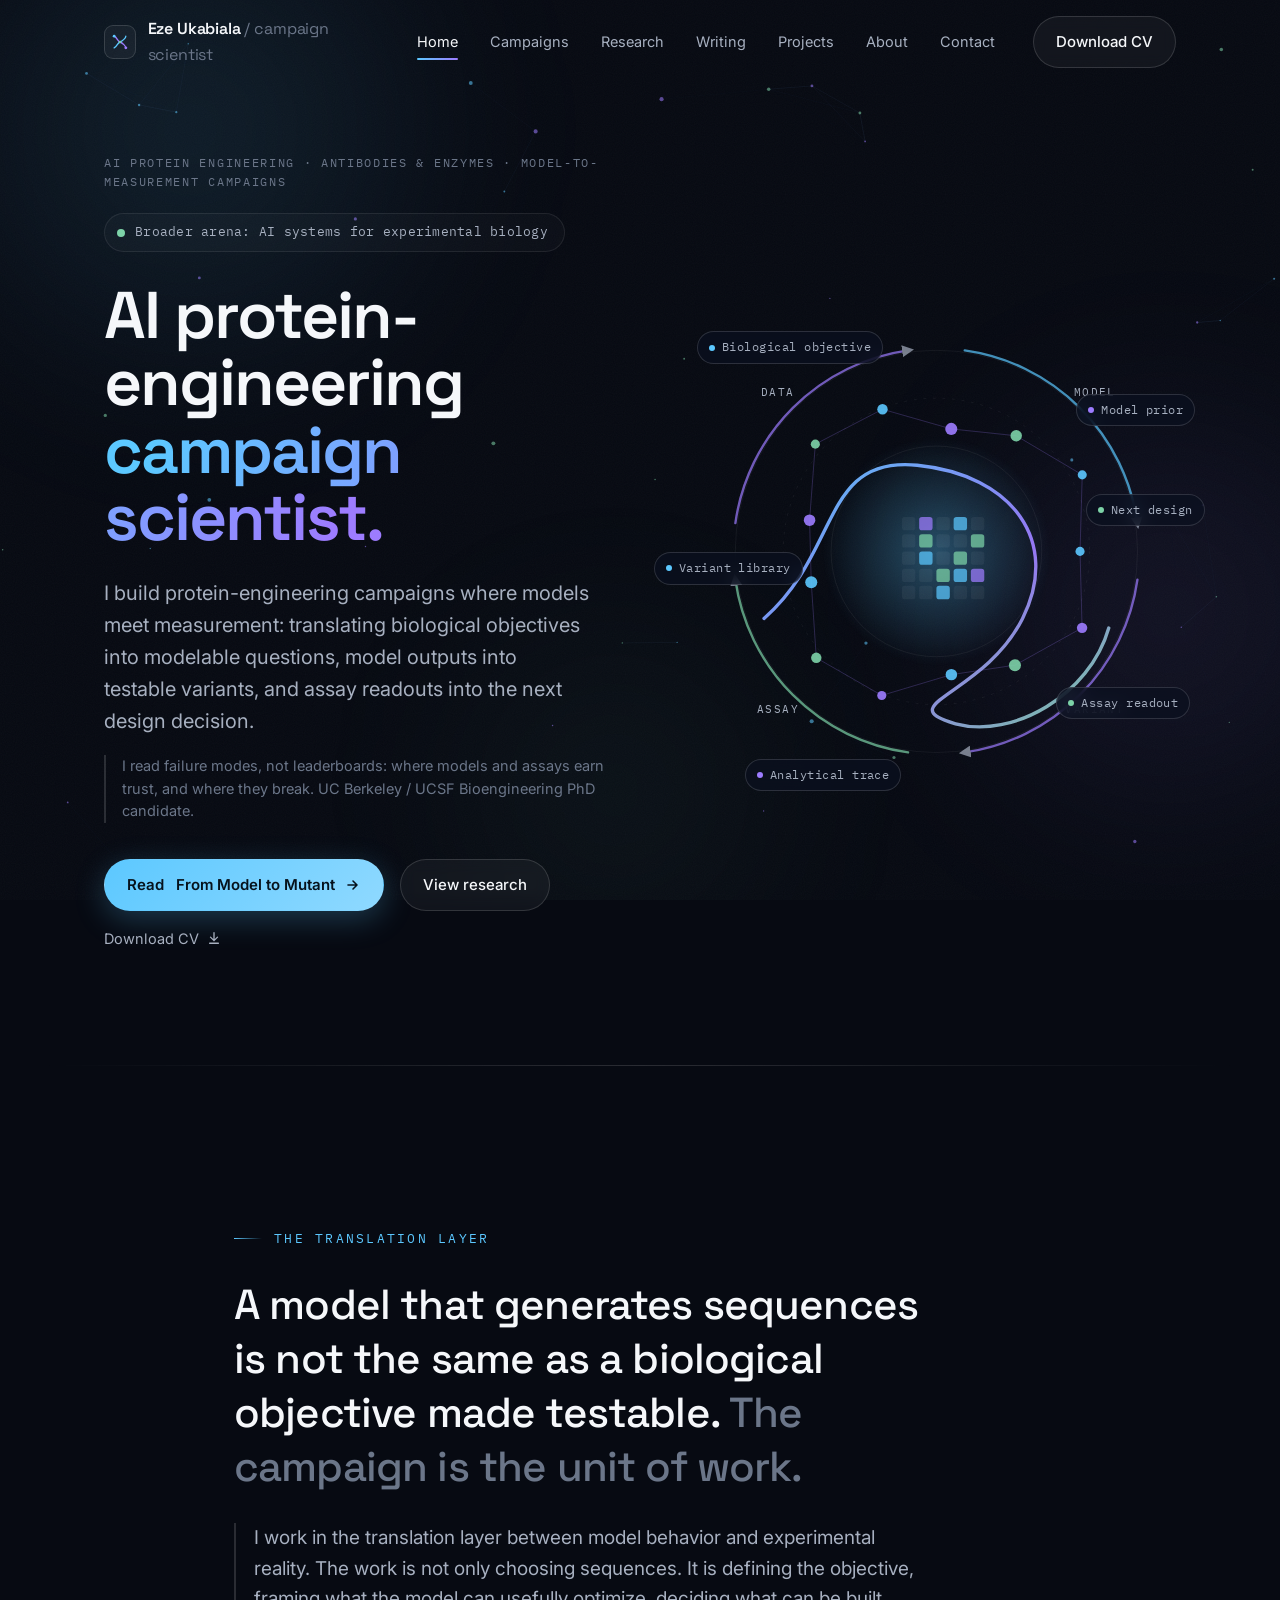
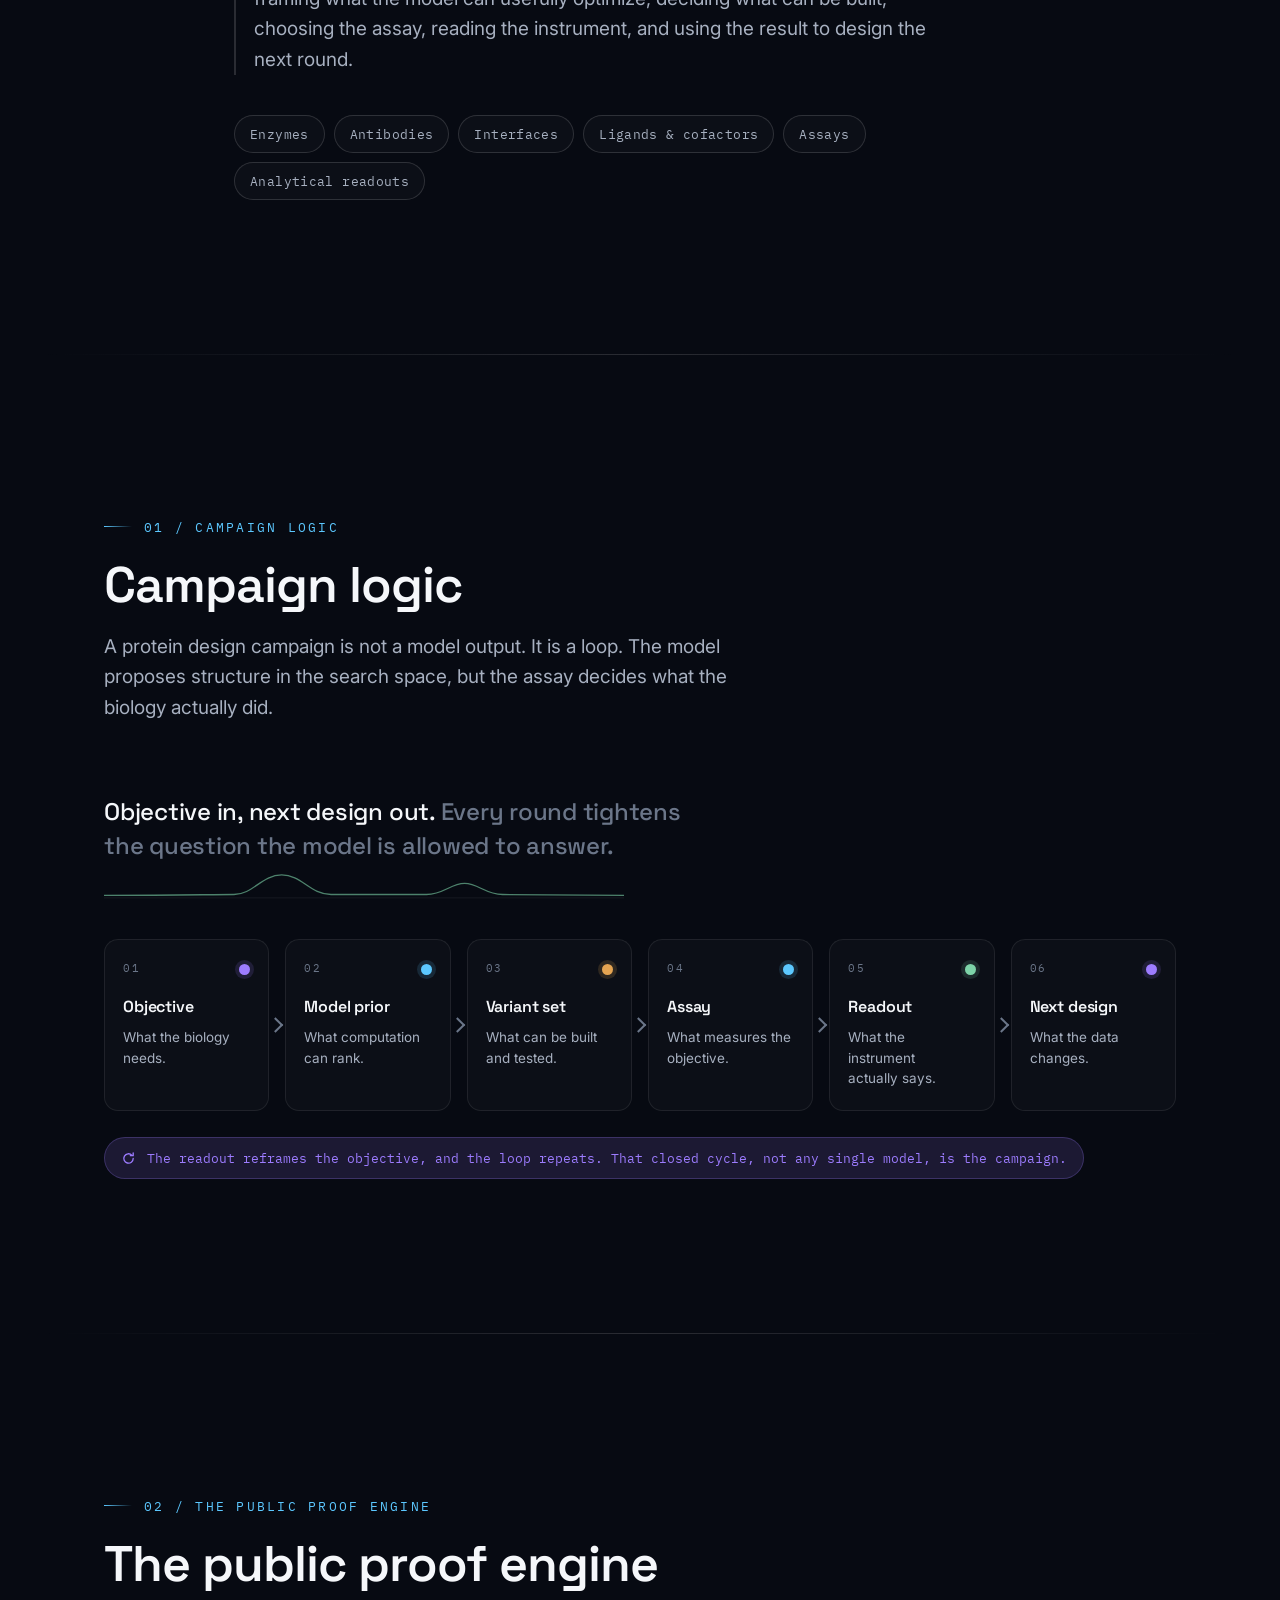
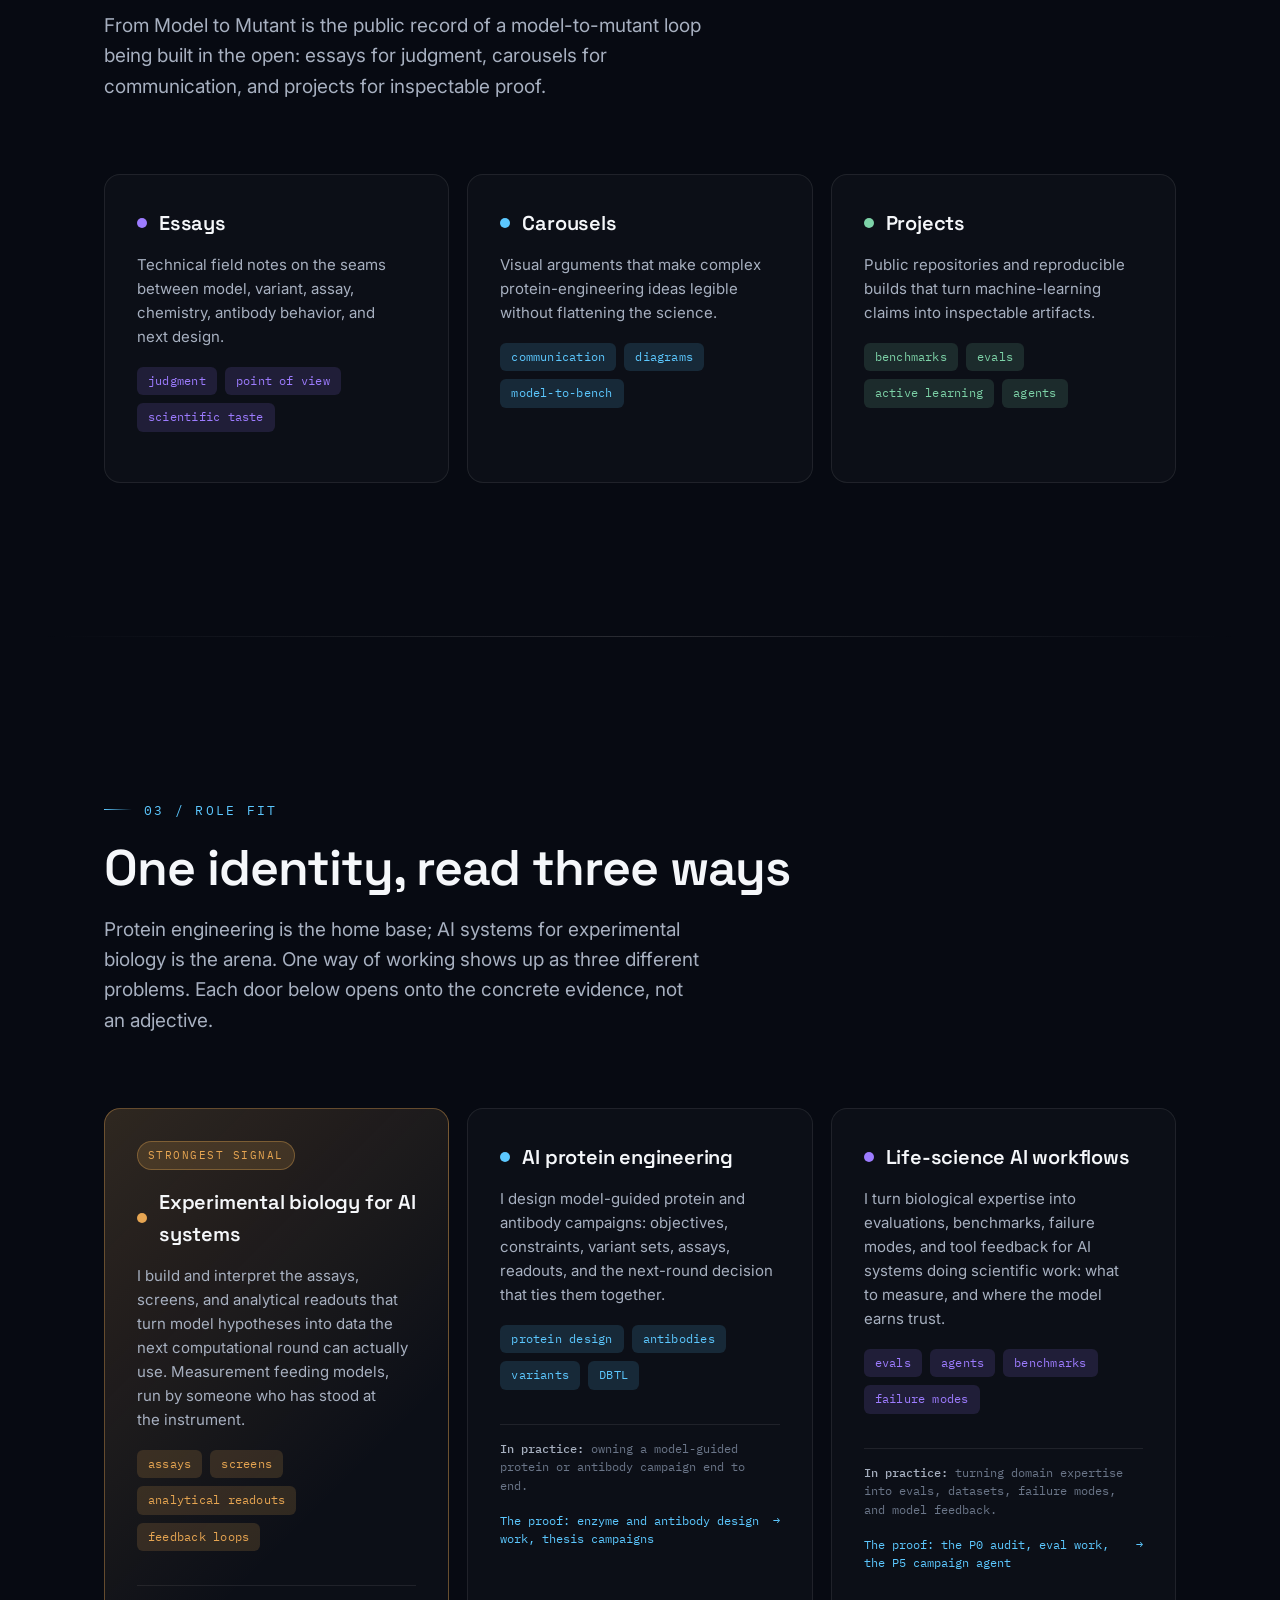
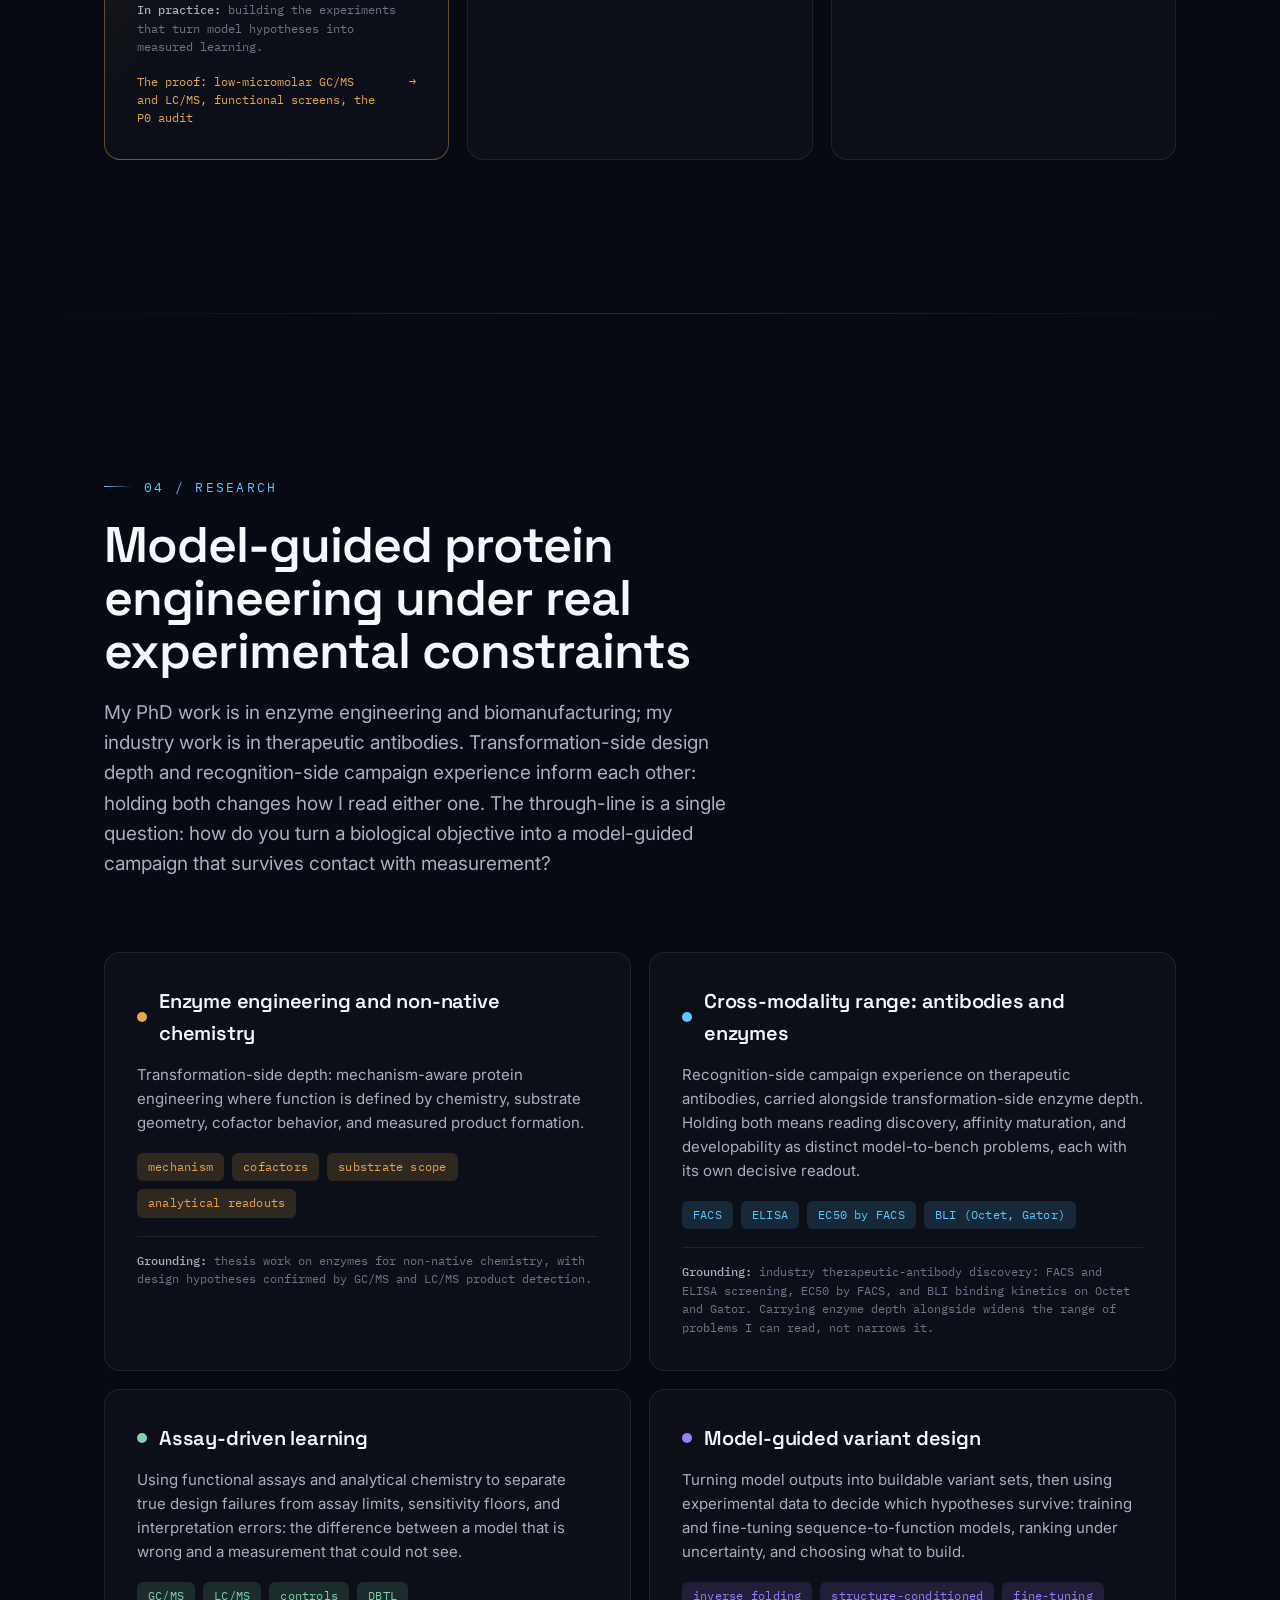
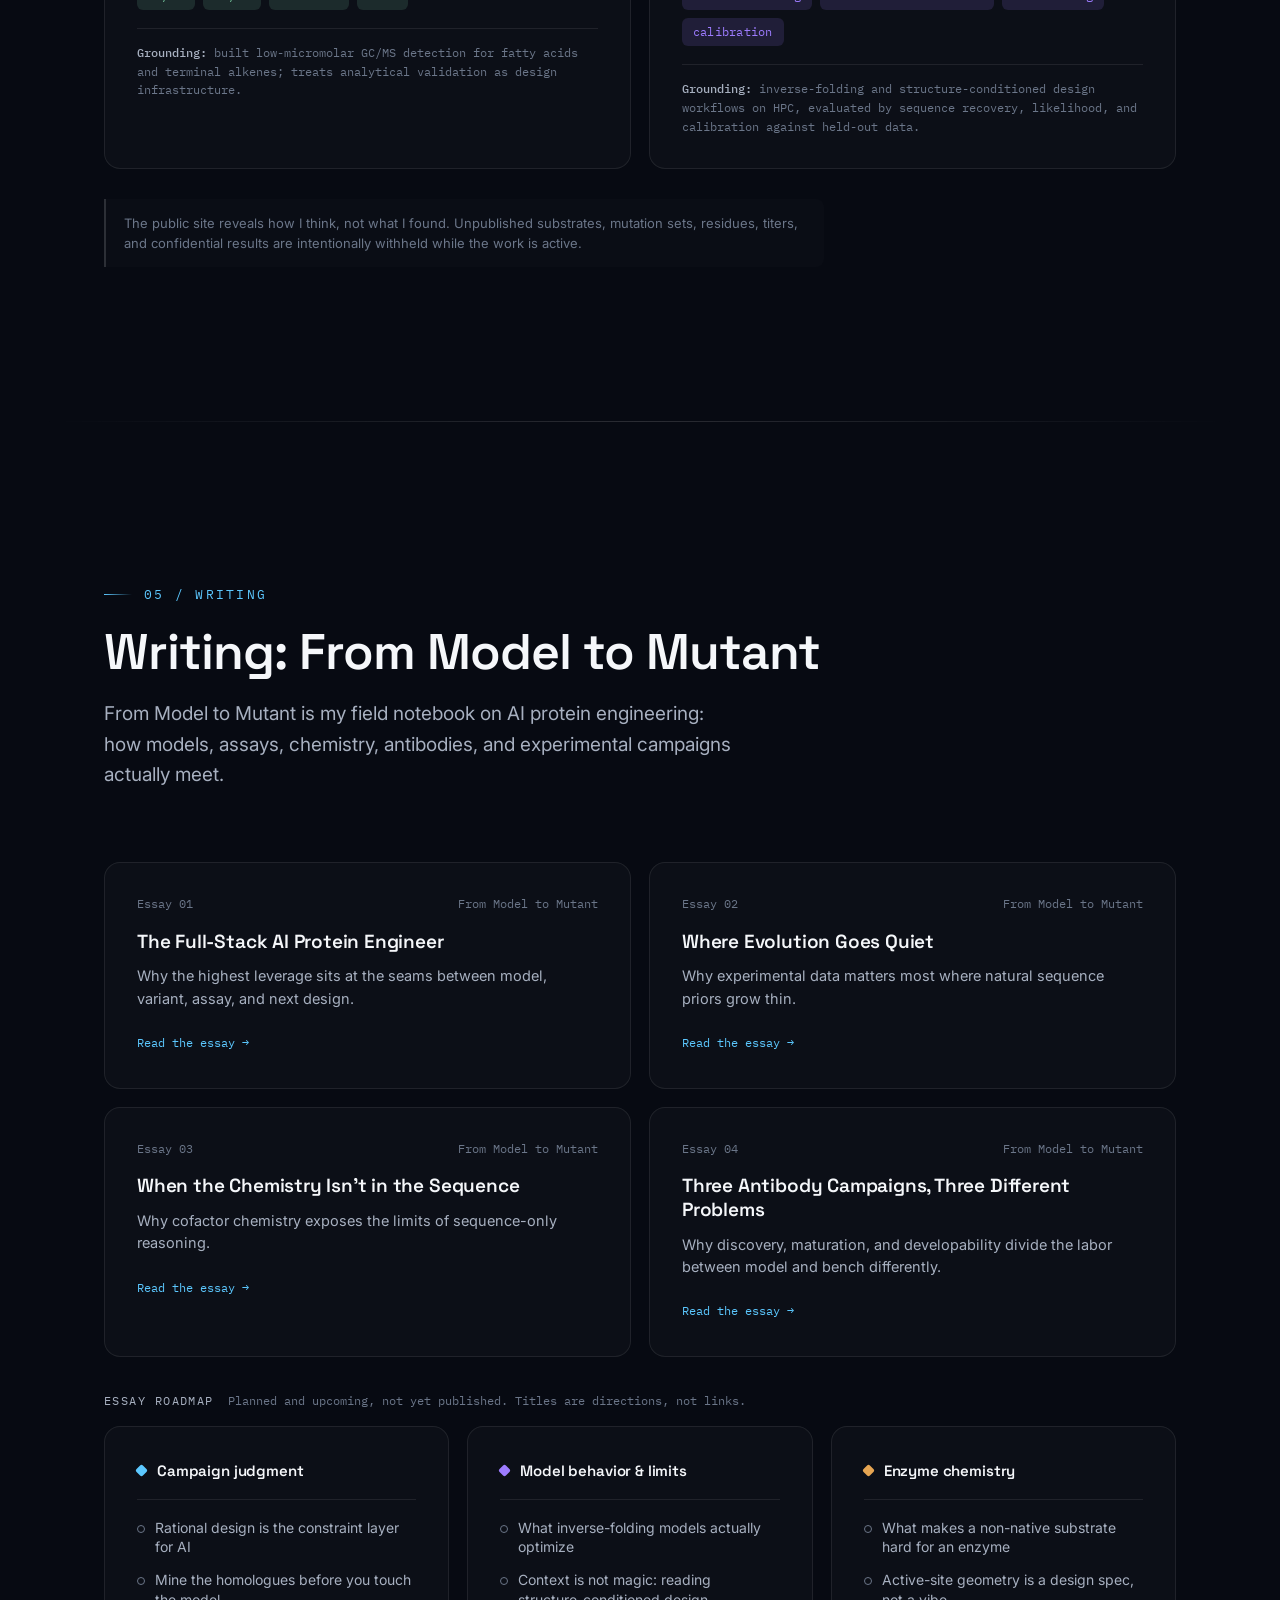
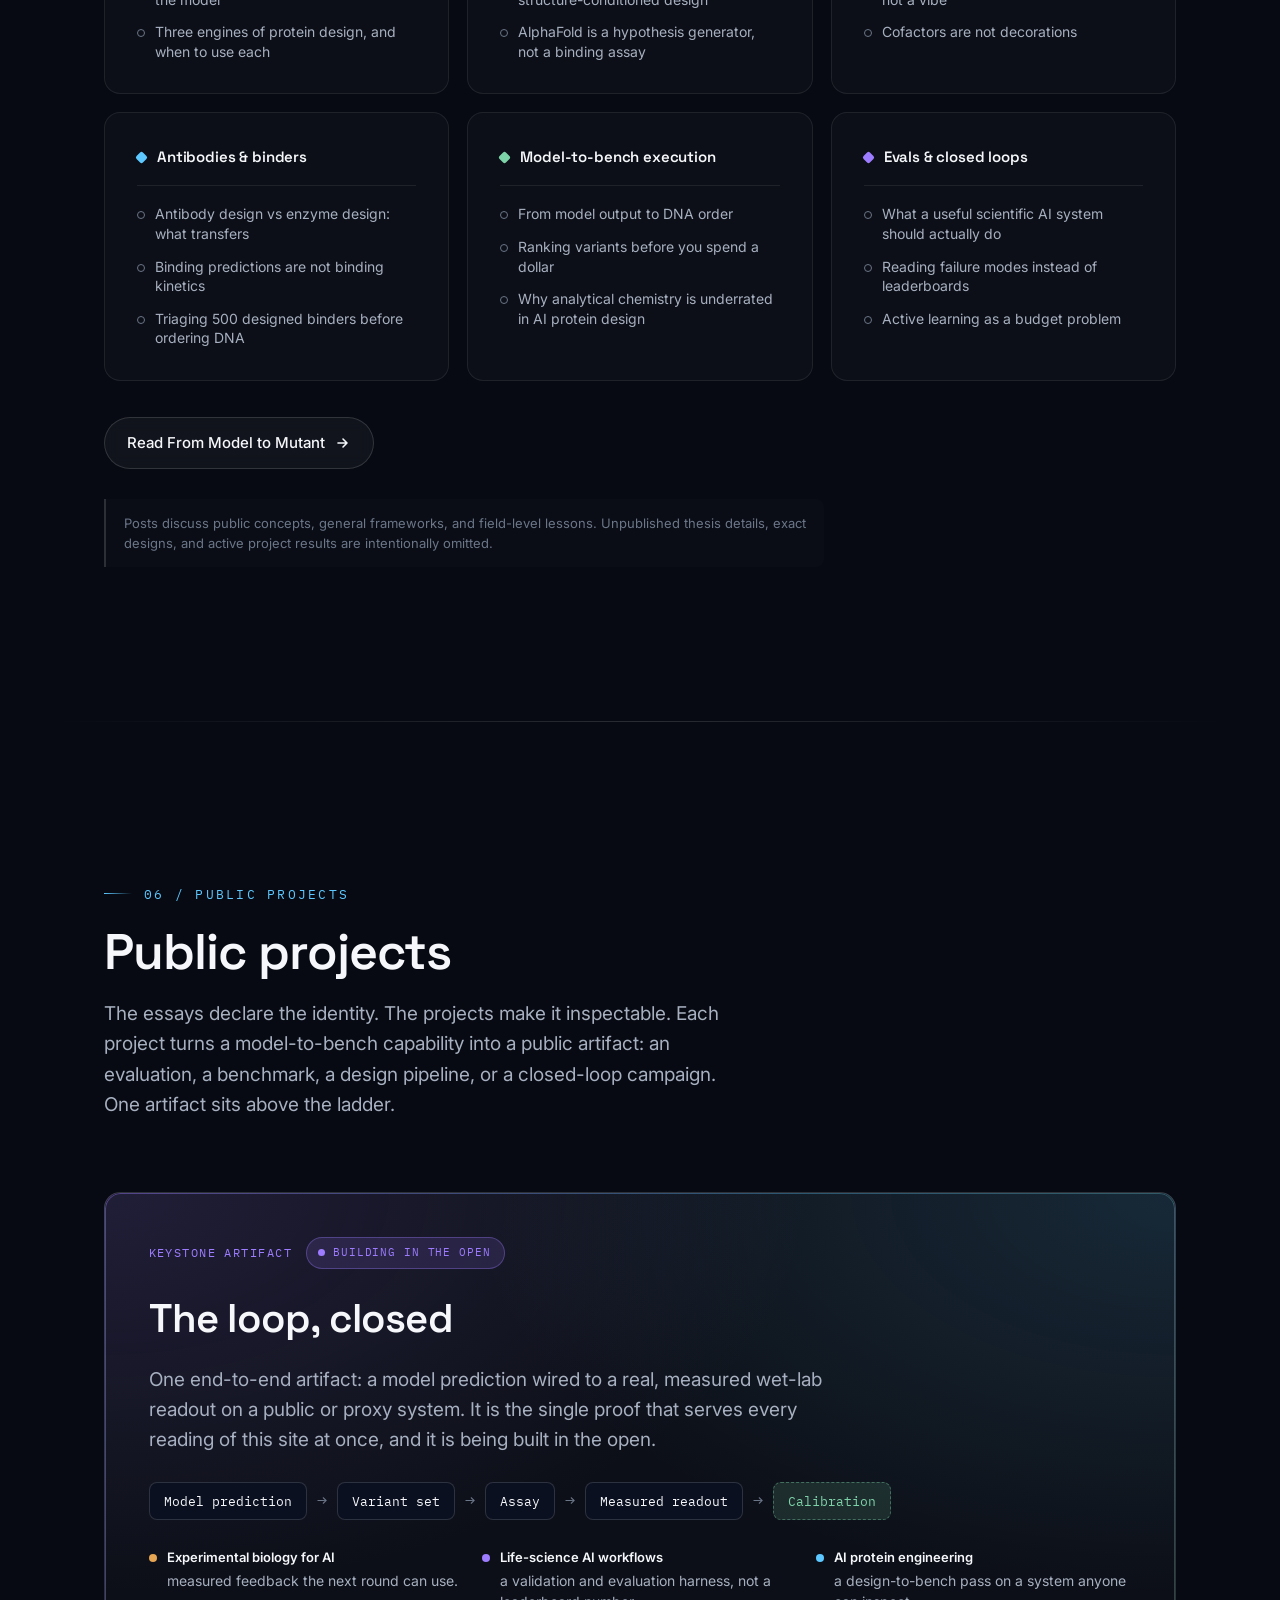
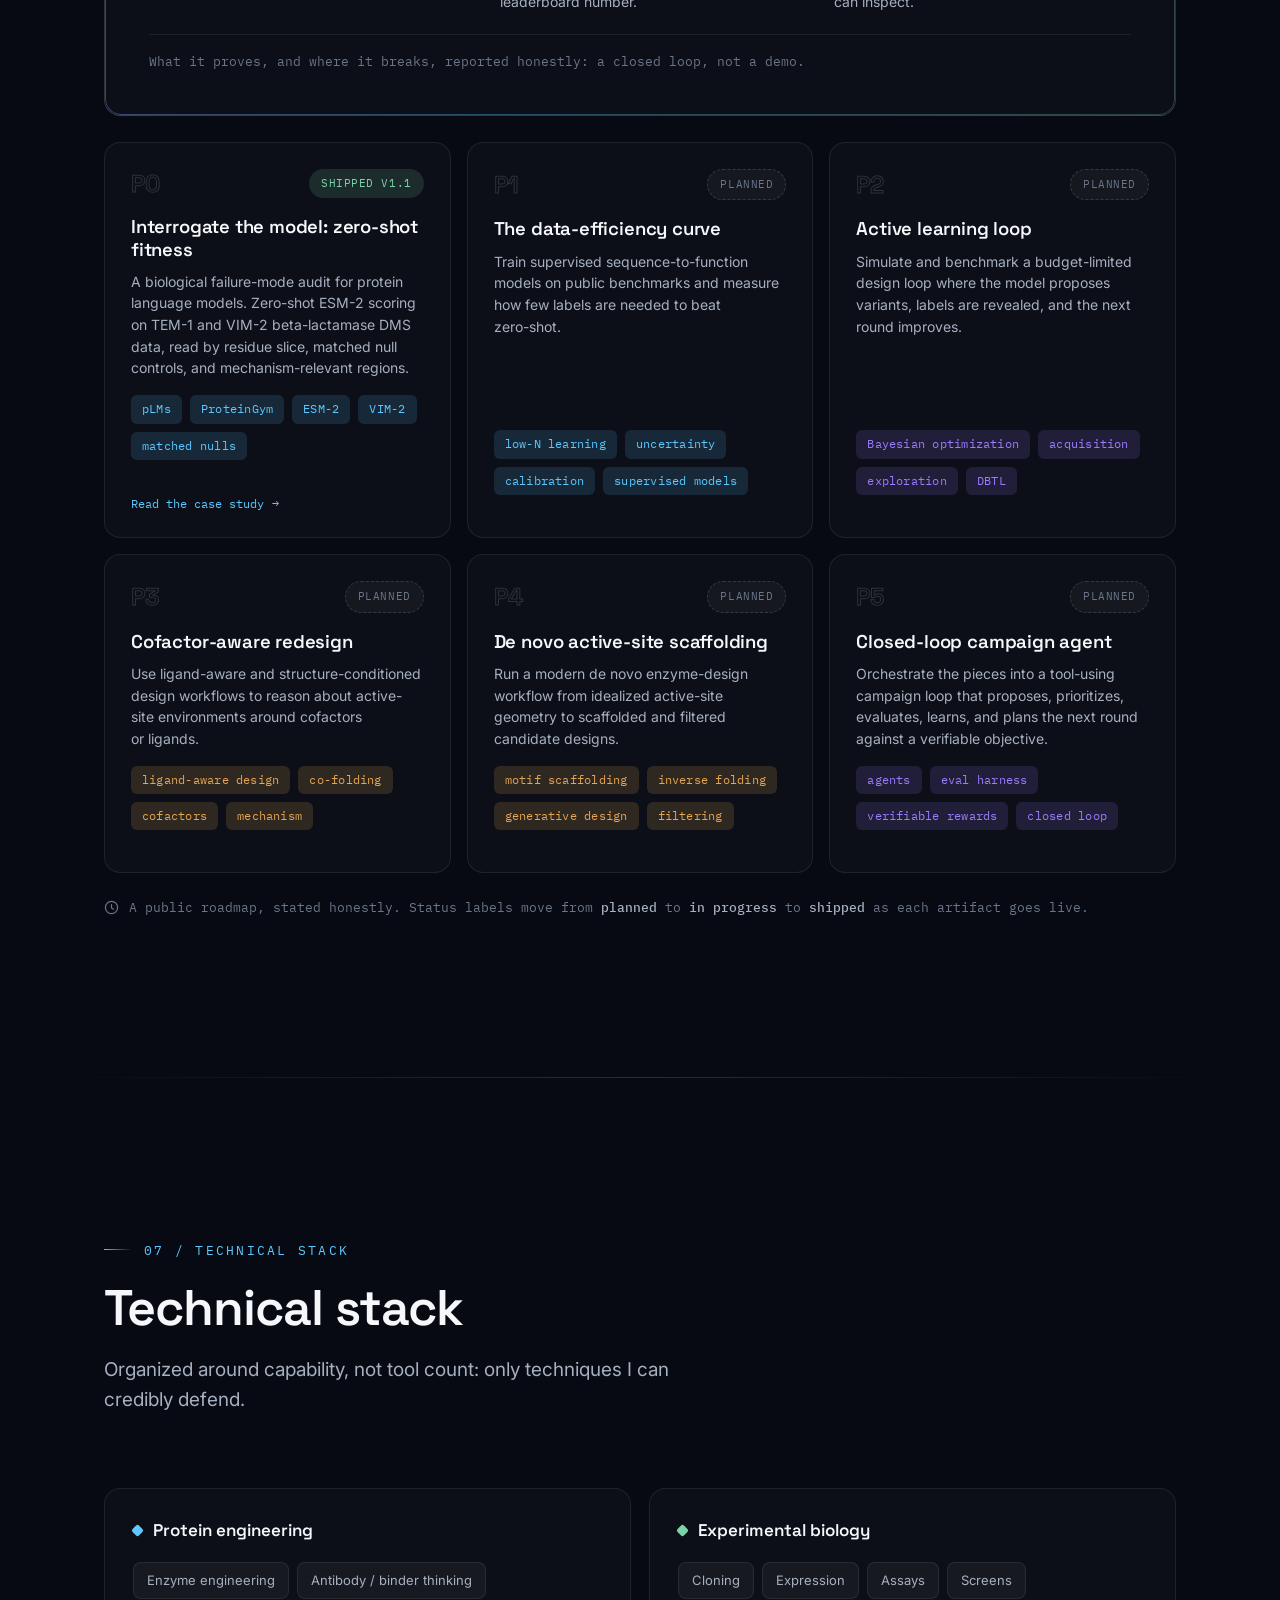
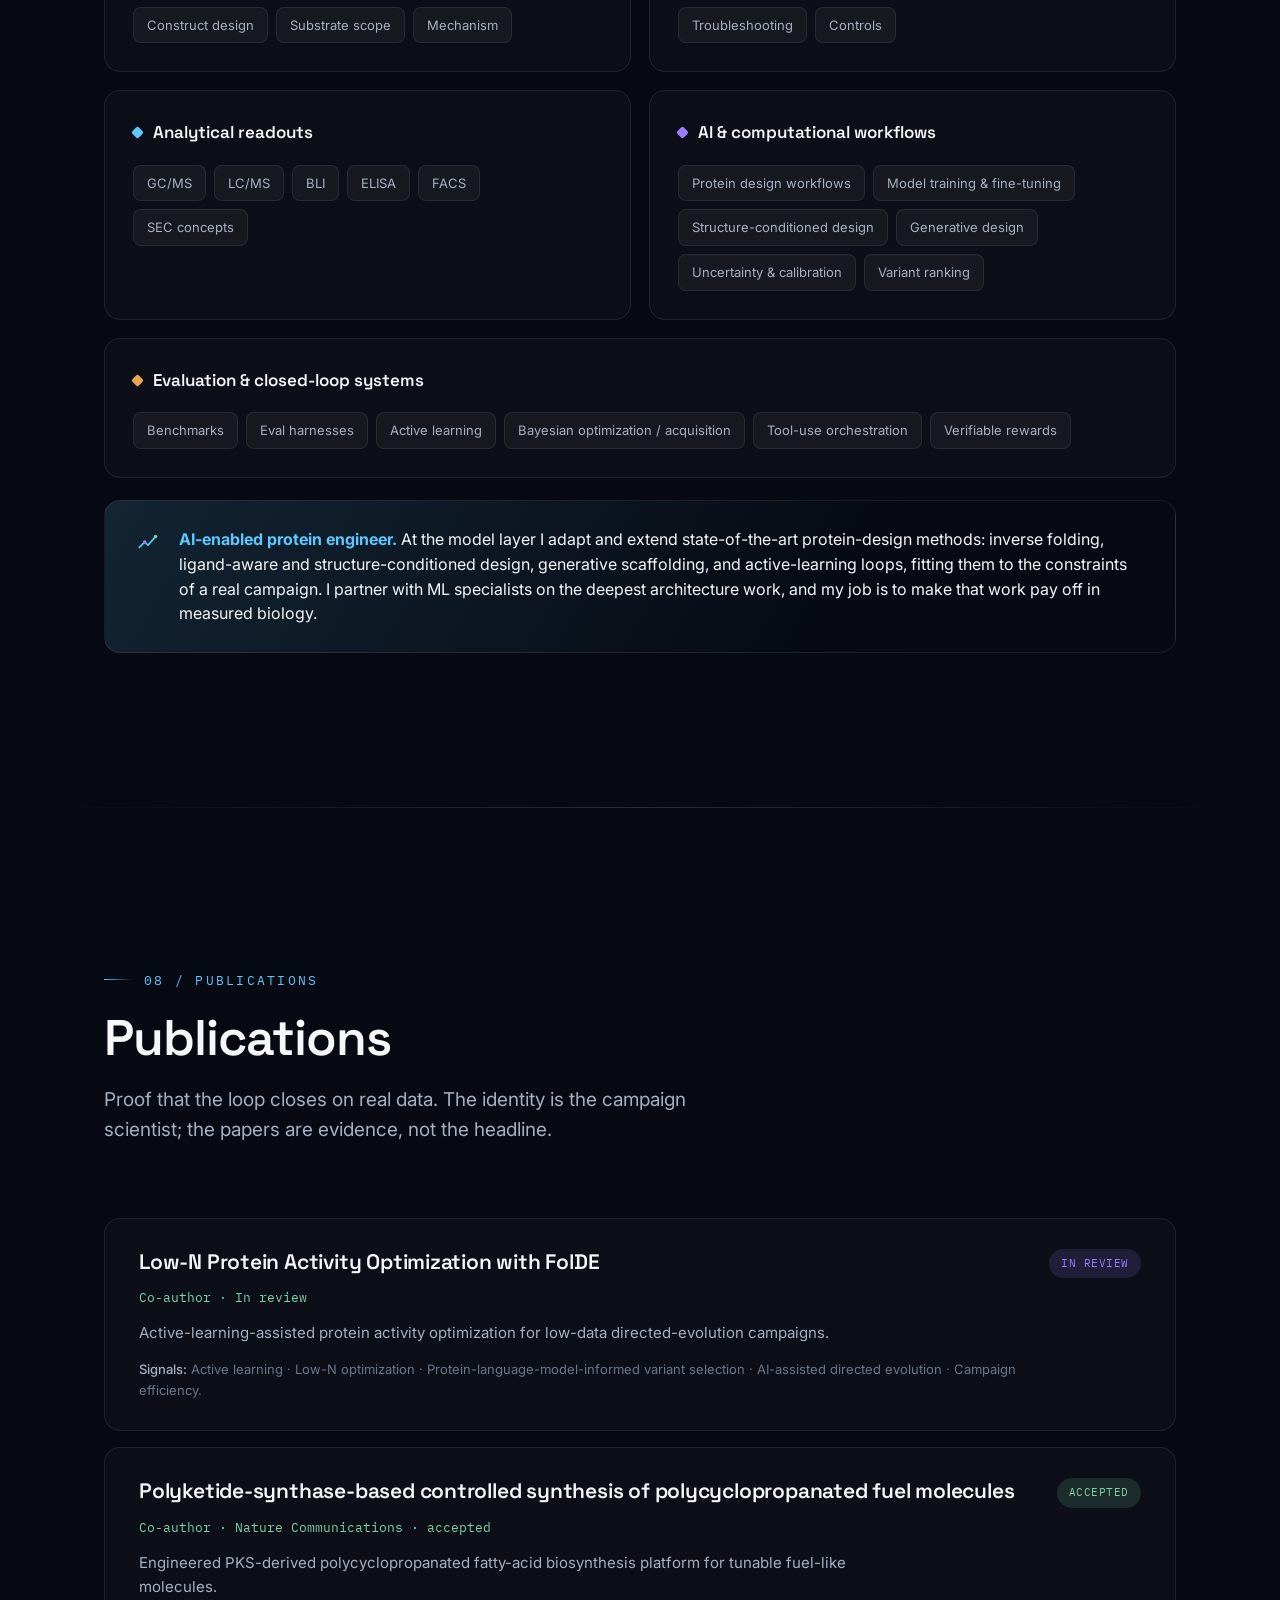
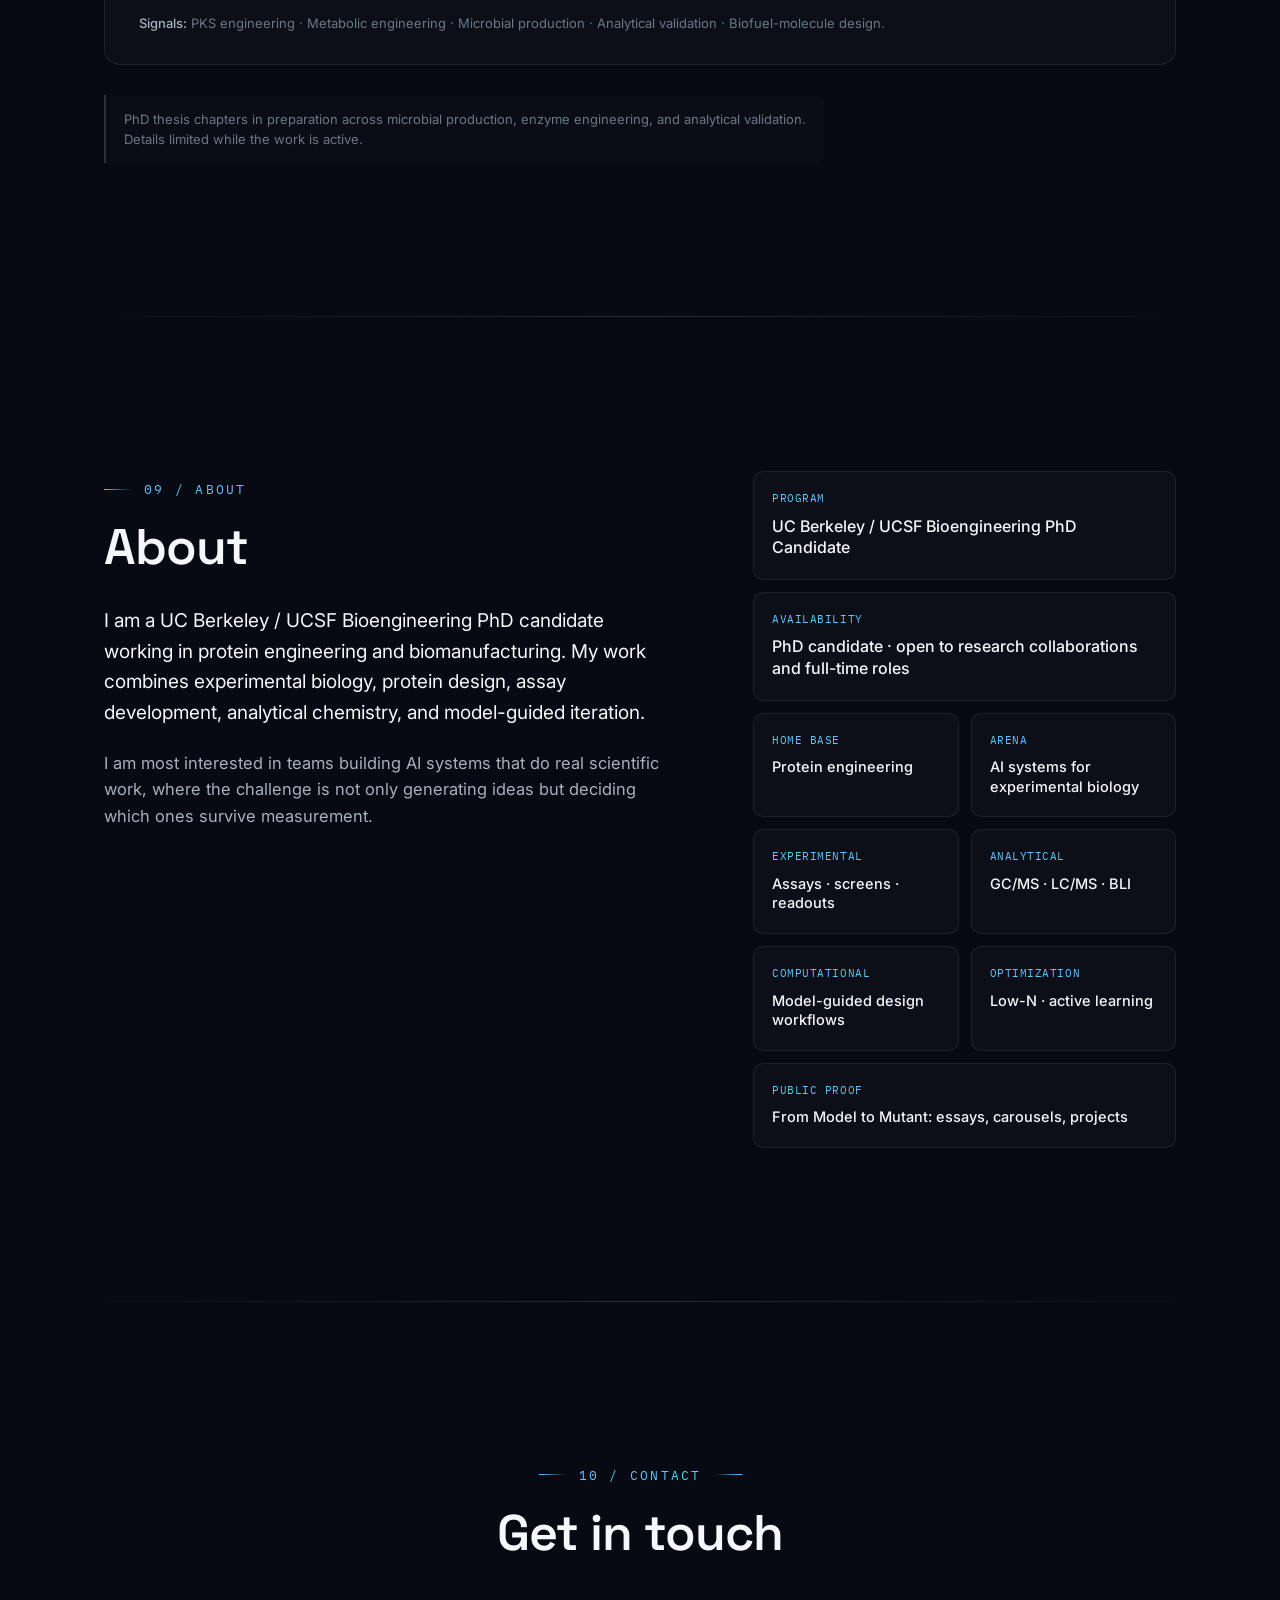
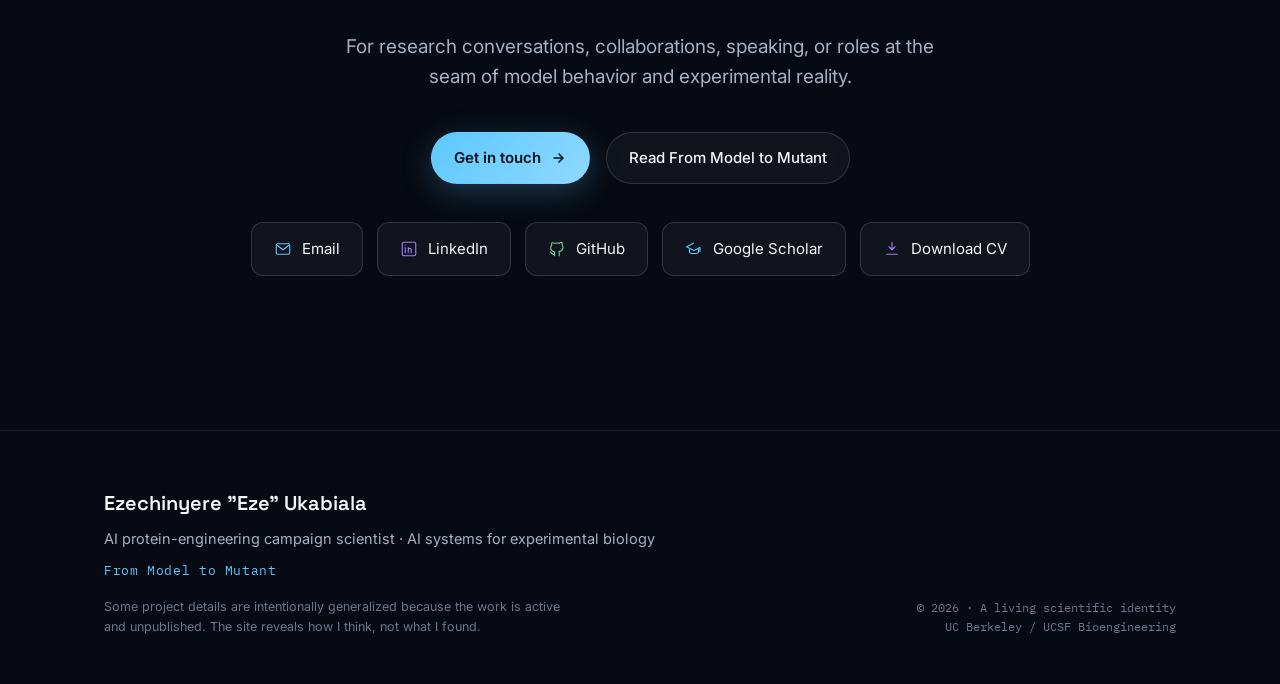
==== commit 3450e3ec: "Publish deploy 2 portfolio site" ====
--- a/index.html
+++ b/index.html
@@ -9,8 +9,29 @@
 <link rel="preconnect" href="https://fonts.gstatic.com" crossorigin />
 <link href="https://fonts.googleapis.com/css2?family=Space+Grotesk:wght@400;500;600;700&family=Inter:wght@400;500;600&family=IBM+Plex+Mono:wght@400;500&display=swap" rel="stylesheet" />
 <link rel="stylesheet" href="styles.css" />
+
+<link rel="canonical" href="https://bababongo.github.io/" />
+<meta name="author" content="Ezechinyere Ukabiala" />
+<meta name="theme-color" content="#070A12" />
+<link rel="icon" href="data:image/svg+xml,<svg xmlns='http://www.w3.org/2000/svg' viewBox='0 0 24 24'><rect width='24' height='24' rx='5' fill='%23070A12'/><path d='M5 19c4-2 4-6 7-7s7-5 7-7' fill='none' stroke='%235CC8FF' stroke-width='1.6' stroke-linecap='round'/><path d='M5 5c4 2 4 6 7 7s7 5 7 7' fill='none' stroke='%239D7CFF' stroke-width='1.6' stroke-linecap='round'/><circle cx='12' cy='12' r='1.6' fill='%237DD3A8'/></svg>" />
+
+<!-- Open Graph / social share -->
+<meta property="og:type" content="website" />
+<meta property="og:site_name" content="Eze Ukabiala" />
+<meta property="og:title" content="Eze Ukabiala: AI Protein-Engineering Campaign Scientist" />
+<meta property="og:description" content="A campaign scientist at the seam of model behavior and experimental reality: model-guided protein and antibody design, assays, analytical readouts, and the next design decision. Reads failure modes, not leaderboards." />
+<meta property="og:url" content="https://bababongo.github.io/" />
+<meta property="og:image" content="https://bababongo.github.io/og-image.png" />
+<meta property="og:image:width" content="1200" />
+<meta property="og:image:height" content="630" />
+<meta property="og:image:alt" content="Eze Ukabiala, AI protein-engineering campaign scientist. From Model to Mutant." />
+<meta name="twitter:card" content="summary_large_image" />
+<meta name="twitter:title" content="Eze Ukabiala: AI Protein-Engineering Campaign Scientist" />
+<meta name="twitter:description" content="Model-guided protein and antibody design under real experimental constraints. Reads failure modes, not leaderboards." />
+<meta name="twitter:image" content="https://bababongo.github.io/og-image.png" />
 </head>
 <body>
+<a href="#main" class="skip-link">Skip to content</a>
 
 <template id="__bundler_thumbnail" data-bg-color="#070A12">
   <svg viewBox="0 0 1200 800" xmlns="http://www.w3.org/2000/svg">
@@ -53,7 +74,7 @@
       <a href="#contact">Contact</a>
     </nav>
     <div class="nav-cta">
-      <a href="#" class="btn btn-ghost" data-cv>Download CV</a>
+      <a href="Eze-Ukabiala-CV.pdf" class="btn btn-ghost" data-cv download>Download CV</a>
       <button class="nav-toggle" aria-label="Menu"><span></span><span></span><span></span></button>
     </div>
   </div>
@@ -69,7 +90,7 @@
   <a href="#contact">Contact</a>
 </nav>
 
-<main>
+<main id="main">
 
 <!-- HERO -->
 <section class="hero" id="home" data-screen-label="Hero">
@@ -84,12 +105,12 @@
       <p class="hero-sub">I build protein-engineering campaigns where models meet measurement: translating biological objectives into modelable questions, model outputs into testable variants, and assay readouts into the next design decision.</p>
       <p class="hero-support">I read failure modes, not leaderboards: where models and assays earn trust, and where they break. UC Berkeley / UCSF Bioengineering PhD candidate.</p>
       <div class="hero-actions">
-        <a href="https://ezeukabiala.substack.com/" target="_blank" rel="noopener" class="btn btn-primary">Read <em style="font-style:normal;margin-left:2px">From Model to Mutant</em>
-          <svg width="16" height="16" viewBox="0 0 16 16" fill="none"><path d="M3 8h9M8 4l4 4-4 4" stroke="currentColor" stroke-width="1.6" stroke-linecap="round" stroke-linejoin="round"/></svg>
+        <a href="https://ezeukabiala.substack.com/" target="_blank" rel="noopener noreferrer" class="btn btn-primary">Read <em style="font-style:normal;margin-left:2px">From Model to Mutant</em>
+          <svg width="16" height="16" viewBox="0 0 16 16" fill="none" aria-hidden="true"><path d="M3 8h9M8 4l4 4-4 4" stroke="currentColor" stroke-width="1.6" stroke-linecap="round" stroke-linejoin="round"/></svg>
         </a>
         <a href="#research" class="btn btn-ghost">View research</a>
-        <a href="#" class="btn-text" data-cv>Download CV
-          <svg class="arrow" width="14" height="14" viewBox="0 0 16 16" fill="none"><path d="M8 2v9M4 7l4 4 4-4M3 14h10" stroke="currentColor" stroke-width="1.5" stroke-linecap="round" stroke-linejoin="round"/></svg>
+        <a href="Eze-Ukabiala-CV.pdf" class="btn-text" data-cv download>Download CV
+          <svg class="arrow" width="14" height="14" viewBox="0 0 16 16" fill="none" aria-hidden="true"><path d="M8 2v9M4 7l4 4 4-4M3 14h10" stroke="currentColor" stroke-width="1.5" stroke-linecap="round" stroke-linejoin="round"/></svg>
         </a>
       </div>
     </div>
@@ -199,7 +220,7 @@
       <article class="card reveal">
         <div class="c-head"><span class="c-dot" style="background:var(--violet)"></span><h3 class="card-title">Essays</h3></div>
         <p class="c-body">Technical field notes on the seams between model, variant, assay, chemistry, antibody behavior, and next design.</p>
-        <div class="tags"><span class="tag violet">judgment</span><span class="tag violet">positioning</span><span class="tag violet">scientific taste</span></div>
+        <div class="tags"><span class="tag violet">judgment</span><span class="tag violet">point of view</span><span class="tag violet">scientific taste</span></div>
       </article>
       <article class="card reveal d1">
         <div class="c-head"><span class="c-dot" style="background:var(--cyan)"></span><h3 class="card-title">Carousels</h3></div>
@@ -223,7 +244,7 @@
     <div class="section-head reveal">
       <div class="eyebrow">03 / Role fit</div>
       <h2 class="section-title">One identity, read three ways</h2>
-      <p class="section-intro">Protein engineering is the home base; AI systems for experimental biology is the arena. Each reading below is a door: pick the one that matches your role, and it opens onto the concrete evidence, not an adjective.</p>
+      <p class="section-intro">Protein engineering is the home base; AI systems for experimental biology is the arena. One way of working shows up as three different problems. Each door below opens onto the concrete evidence, not an adjective.</p>
     </div>
 
     <div class="role-grid">
@@ -232,21 +253,21 @@
         <div class="c-head"><span class="c-dot" style="background:var(--amber)"></span><h3 class="card-title">Experimental biology for AI systems</h3></div>
         <p class="c-body">I build and interpret the assays, screens, and analytical readouts that turn model hypotheses into data the next computational round can actually use. Measurement feeding models, run by someone who has stood at the instrument.</p>
         <div class="tags"><span class="tag amber">assays</span><span class="tag amber">screens</span><span class="tag amber">analytical readouts</span><span class="tag amber">feedback loops</span></div>
-        <div class="take"><b>Reads as:</b> he builds the experiments that turn model hypotheses into measured learning.</div>
+        <div class="take"><b>In practice:</b> building the experiments that turn model hypotheses into measured learning.</div>
         <span class="role-cta">The proof: low-micromolar GC/MS and LC/MS, functional screens, the P0 audit <span class="arrow">&rarr;</span></span>
       </a>
       <a href="#research" class="card role-card reveal d1" style="text-decoration:none;color:inherit">
         <div class="c-head"><span class="c-dot" style="background:var(--cyan)"></span><h3 class="card-title">AI protein engineering</h3></div>
         <p class="c-body">I design model-guided protein and antibody campaigns: objectives, constraints, variant sets, assays, readouts, and the next-round decision that ties them together.</p>
         <div class="tags"><span class="tag">protein design</span><span class="tag">antibodies</span><span class="tag">variants</span><span class="tag">DBTL</span></div>
-        <div class="take"><b>Reads as:</b> he can own a model-guided protein or antibody engineering campaign.</div>
+        <div class="take"><b>In practice:</b> owning a model-guided protein or antibody campaign end to end.</div>
         <span class="role-cta">The proof: enzyme and antibody design work, thesis campaigns <span class="arrow">&rarr;</span></span>
       </a>
       <a href="#projects" class="card role-card reveal d2" style="text-decoration:none;color:inherit">
         <div class="c-head"><span class="c-dot" style="background:var(--violet)"></span><h3 class="card-title">Life-science AI workflows</h3></div>
         <p class="c-body">I turn biological expertise into evaluations, benchmarks, failure modes, and tool feedback for AI systems doing scientific work: what to measure, and where the model earns trust.</p>
         <div class="tags"><span class="tag violet">evals</span><span class="tag violet">agents</span><span class="tag violet">benchmarks</span><span class="tag violet">failure modes</span></div>
-        <div class="take"><b>Reads as:</b> he can turn domain expertise into evals, datasets, failure modes, and model feedback.</div>
+        <div class="take"><b>In practice:</b> turning domain expertise into evals, datasets, failure modes, and model feedback.</div>
         <span class="role-cta">The proof: the P0 audit, eval work, the P5 campaign agent <span class="arrow">&rarr;</span></span>
       </a>
     </div>
@@ -261,7 +282,7 @@
     <div class="section-head reveal">
       <div class="eyebrow">04 / Research</div>
       <h2 class="section-title">Model-guided protein engineering under real experimental constraints</h2>
-      <p class="section-intro">My PhD work is in enzyme engineering and biomanufacturing; my industry work is in therapeutic antibodies. Transformation-side design depth and recognition-side campaign experience in one person is rarer than either alone. The through-line is a single question: how do you turn a biological objective into a model-guided campaign that survives contact with measurement?</p>
+      <p class="section-intro">My PhD work is in enzyme engineering and biomanufacturing; my industry work is in therapeutic antibodies. Transformation-side design depth and recognition-side campaign experience inform each other: holding both changes how I read either one. The through-line is a single question: how do you turn a biological objective into a model-guided campaign that survives contact with measurement?</p>
     </div>
 
     <div class="research-grid">
@@ -275,7 +296,7 @@
         <div class="c-head"><span class="c-dot" style="background:var(--cyan)"></span><h3 class="card-title">Cross-modality range: antibodies and enzymes</h3></div>
         <p class="c-body">Recognition-side campaign experience on therapeutic antibodies, carried alongside transformation-side enzyme depth. Holding both means reading discovery, affinity maturation, and developability as distinct model-to-bench problems, each with its own decisive readout.</p>
         <div class="tags"><span class="tag">FACS</span><span class="tag">ELISA</span><span class="tag">EC50 by FACS</span><span class="tag">BLI (Octet, Gator)</span></div>
-        <div class="take"><b>Grounding:</b> industry therapeutic-antibody discovery: FACS and ELISA screening, EC50 by FACS, and BLI binding kinetics on Octet and Gator. The enzyme work makes the hire broader, not narrower.</div>
+        <div class="take"><b>Grounding:</b> industry therapeutic-antibody discovery: FACS and ELISA screening, EC50 by FACS, and BLI binding kinetics on Octet and Gator. Carrying enzyme depth alongside widens the range of problems I can read, not narrows it.</div>
       </article>
       <article class="card reveal d1" id="grounding">
         <div class="c-head"><span class="c-dot" style="background:var(--green)"></span><h3 class="card-title">Assay-driven learning</h3></div>
@@ -307,25 +328,25 @@
     </div>
 
     <div class="articles">
-      <a href="#" class="article card reveal">
+      <a href="https://ezeukabiala.substack.com/" target="_blank" rel="noopener noreferrer" class="article card reveal">
         <div class="akicker"><span>Essay 01</span><span>From Model to Mutant</span></div>
         <h4>The Full-Stack AI Protein Engineer</h4>
         <p>Why the highest leverage sits at the seams between model, variant, assay, and next design.</p>
         <span class="read">Read the essay <span class="arrow">→</span></span>
       </a>
-      <a href="#" class="article card reveal d1">
+      <a href="https://ezeukabiala.substack.com/" target="_blank" rel="noopener noreferrer" class="article card reveal d1">
         <div class="akicker"><span>Essay 02</span><span>From Model to Mutant</span></div>
         <h4>Where Evolution Goes Quiet</h4>
         <p>Why experimental data matters most where natural sequence priors grow thin.</p>
         <span class="read">Read the essay <span class="arrow">→</span></span>
       </a>
-      <a href="#" class="article card reveal">
+      <a href="https://ezeukabiala.substack.com/" target="_blank" rel="noopener noreferrer" class="article card reveal">
         <div class="akicker"><span>Essay 03</span><span>From Model to Mutant</span></div>
         <h4>When the Chemistry Isn't in the Sequence</h4>
         <p>Why cofactor chemistry exposes the limits of sequence-only reasoning.</p>
         <span class="read">Read the essay <span class="arrow">→</span></span>
       </a>
-      <a href="#" class="article card reveal d1">
+      <a href="https://ezeukabiala.substack.com/" target="_blank" rel="noopener noreferrer" class="article card reveal d1">
         <div class="akicker"><span>Essay 04</span><span>From Model to Mutant</span></div>
         <h4>Three Antibody Campaigns, Three Different Problems</h4>
         <p>Why discovery, maturation, and developability divide the labor between model and bench differently.</p>
@@ -389,8 +410,8 @@
     </div>
 
     <div style="margin-top:36px" class="reveal">
-      <a href="https://ezeukabiala.substack.com/" target="_blank" rel="noopener" class="btn btn-ghost">Read From Model to Mutant
-        <svg width="16" height="16" viewBox="0 0 16 16" fill="none"><path d="M3 8h9M8 4l4 4-4 4" stroke="currentColor" stroke-width="1.6" stroke-linecap="round" stroke-linejoin="round"/></svg>
+      <a href="https://ezeukabiala.substack.com/" target="_blank" rel="noopener noreferrer" class="btn btn-ghost">Read From Model to Mutant
+        <svg width="16" height="16" viewBox="0 0 16 16" fill="none" aria-hidden="true"><path d="M3 8h9M8 4l4 4-4 4" stroke="currentColor" stroke-width="1.6" stroke-linecap="round" stroke-linejoin="round"/></svg>
       </a>
     </div>
 
@@ -413,7 +434,7 @@
       <div class="keystone-body">
         <div class="keystone-top">
           <span class="keystone-label">Keystone artifact</span>
-          <span class="pub-status status-inprogress">In progress · flagship</span>
+          <span class="ks-status"><span class="ks-status-dot"></span>Building in the open</span>
         </div>
         <h3>The loop, closed</h3>
         <p class="keystone-lead">One end-to-end artifact: a model prediction wired to a real, measured wet-lab readout on a public or proxy system. It is the single proof that serves every reading of this site at once, and it is being built in the open.</p>
@@ -591,7 +612,7 @@
         </div>
         <div class="snap wide">
           <div class="k">AVAILABILITY</div>
-          <div class="v" style="font-size:16px">PhD candidate · open to full-time roles and research collaborations</div>
+          <div class="v" style="font-size:16px">PhD candidate · open to research collaborations and full-time roles</div>
         </div>
         <div class="snap"><div class="k">HOME BASE</div><div class="v">Protein engineering</div></div>
         <div class="snap"><div class="k">ARENA</div><div class="v">AI systems for experimental biology</div></div>
@@ -614,32 +635,32 @@
       <div class="eyebrow">10 / Contact</div>
       <h2 class="section-title">Get in touch</h2>
     </div>
-    <p class="contact-copy reveal">For roles, collaborations, speaking, or research conversations at the seam of model behavior and experimental reality.</p>
+    <p class="contact-copy reveal">For research conversations, collaborations, speaking, or roles at the seam of model behavior and experimental reality.</p>
     <div class="hero-actions reveal d1" style="justify-content:center;margin-bottom:38px">
-      <a href="mailto:eze_ukabiala@berkeley.edu" class="btn btn-primary">Get in touch
-        <svg width="16" height="16" viewBox="0 0 16 16" fill="none"><path d="M3 8h9M8 4l4 4-4 4" stroke="currentColor" stroke-width="1.6" stroke-linecap="round" stroke-linejoin="round"/></svg>
-      </a>
-      <a href="https://ezeukabiala.substack.com/" target="_blank" rel="noopener" class="btn btn-ghost">Read From Model to Mutant</a>
+      <a href="mailto:eukabiala@gmail.com" class="btn btn-primary">Get in touch
+        <svg width="16" height="16" viewBox="0 0 16 16" fill="none" aria-hidden="true"><path d="M3 8h9M8 4l4 4-4 4" stroke="currentColor" stroke-width="1.6" stroke-linecap="round" stroke-linejoin="round"/></svg>
+      </a>
+      <a href="https://ezeukabiala.substack.com/" target="_blank" rel="noopener noreferrer" class="btn btn-ghost">Read From Model to Mutant</a>
     </div>
     <div class="contact-links reveal d1">
-      <a href="mailto:eze_ukabiala@berkeley.edu" class="clink">
-        <svg viewBox="0 0 24 24" fill="none"><rect x="3" y="5" width="18" height="14" rx="2" stroke="#5CC8FF" stroke-width="1.5"/><path d="m4 7 8 6 8-6" stroke="#5CC8FF" stroke-width="1.5"/></svg>
+      <a href="mailto:eukabiala@gmail.com" class="clink">
+        <svg viewBox="0 0 24 24" fill="none" aria-hidden="true"><rect x="3" y="5" width="18" height="14" rx="2" stroke="#5CC8FF" stroke-width="1.5"/><path d="m4 7 8 6 8-6" stroke="#5CC8FF" stroke-width="1.5"/></svg>
         Email
       </a>
-      <a href="#" class="clink">
-        <svg viewBox="0 0 24 24" fill="none"><rect x="3" y="3" width="18" height="18" rx="2" stroke="#9D7CFF" stroke-width="1.5"/><path d="M7 10v7M7 7v.01M11 17v-4a2 2 0 0 1 4 0v4M11 17v-7" stroke="#9D7CFF" stroke-width="1.5" stroke-linecap="round"/></svg>
+      <a href="https://www.linkedin.com/in/ezechinyere-ukabiala-99a622161" target="_blank" rel="noopener noreferrer" class="clink">
+        <svg viewBox="0 0 24 24" fill="none" aria-hidden="true"><rect x="3" y="3" width="18" height="18" rx="2" stroke="#9D7CFF" stroke-width="1.5"/><path d="M7 10v7M7 7v.01M11 17v-4a2 2 0 0 1 4 0v4M11 17v-7" stroke="#9D7CFF" stroke-width="1.5" stroke-linecap="round"/></svg>
         LinkedIn
       </a>
-      <a href="#" class="clink">
-        <svg viewBox="0 0 24 24" fill="none"><path d="M9 19c-4 1.5-4-2.5-6-3m12 5v-3.5c0-1 .1-1.4-.5-2 2.8-.3 5.5-1.4 5.5-6a4.6 4.6 0 0 0-1.3-3.2 4.3 4.3 0 0 0-.1-3.2s-1.1-.3-3.5 1.3a12 12 0 0 0-6 0C6.2 3.3 5.1 3.6 5.1 3.6a4.3 4.3 0 0 0-.1 3.2A4.6 4.6 0 0 0 3.7 10c0 4.6 2.7 5.7 5.5 6-.6.6-.6 1.2-.5 2V21" stroke="#7DD3A8" stroke-width="1.4" stroke-linecap="round" stroke-linejoin="round"/></svg>
+      <a href="https://github.com/Bababongo" target="_blank" rel="noopener noreferrer" class="clink">
+        <svg viewBox="0 0 24 24" fill="none" aria-hidden="true"><path d="M9 19c-4 1.5-4-2.5-6-3m12 5v-3.5c0-1 .1-1.4-.5-2 2.8-.3 5.5-1.4 5.5-6a4.6 4.6 0 0 0-1.3-3.2 4.3 4.3 0 0 0-.1-3.2s-1.1-.3-3.5 1.3a12 12 0 0 0-6 0C6.2 3.3 5.1 3.6 5.1 3.6a4.3 4.3 0 0 0-.1 3.2A4.6 4.6 0 0 0 3.7 10c0 4.6 2.7 5.7 5.5 6-.6.6-.6 1.2-.5 2V21" stroke="#7DD3A8" stroke-width="1.4" stroke-linecap="round" stroke-linejoin="round"/></svg>
         GitHub
       </a>
-      <a href="#" class="clink">
-        <svg viewBox="0 0 24 24" fill="none"><path d="M12 4 2 9l10 5 8-4v6" stroke="#5CC8FF" stroke-width="1.5" stroke-linejoin="round"/><path d="M6 12v4c0 1.1 2.7 2 6 2s6-.9 6-2v-4" stroke="#5CC8FF" stroke-width="1.5"/></svg>
+      <a href="https://scholar.google.com/citations?user=4AWH5kQAAAAJ&hl=en" target="_blank" rel="noopener noreferrer" class="clink">
+        <svg viewBox="0 0 24 24" fill="none" aria-hidden="true"><path d="M12 4 2 9l10 5 8-4v6" stroke="#5CC8FF" stroke-width="1.5" stroke-linejoin="round"/><path d="M6 12v4c0 1.1 2.7 2 6 2s6-.9 6-2v-4" stroke="#5CC8FF" stroke-width="1.5"/></svg>
         Google Scholar
       </a>
-      <a href="#" class="clink" data-cv>
-        <svg viewBox="0 0 24 24" fill="none"><path d="M12 3v10M8 9l4 4 4-4M5 19h14" stroke="#9D7CFF" stroke-width="1.5" stroke-linecap="round" stroke-linejoin="round"/></svg>
+      <a href="Eze-Ukabiala-CV.pdf" class="clink" data-cv download>
+        <svg viewBox="0 0 24 24" fill="none" aria-hidden="true"><path d="M12 3v10M8 9l4 4 4-4M5 19h14" stroke="#9D7CFF" stroke-width="1.5" stroke-linecap="round" stroke-linejoin="round"/></svg>
         Download CV
       </a>
     </div>
@@ -653,7 +674,7 @@
     <div>
       <div class="footer-name">Ezechinyere "Eze" Ukabiala</div>
       <div class="footer-role">AI protein-engineering campaign scientist · AI systems for experimental biology</div>
-      <a href="https://ezeukabiala.substack.com/" target="_blank" rel="noopener" class="footer-brand">From Model to Mutant</a>
+      <a href="https://ezeukabiala.substack.com/" target="_blank" rel="noopener noreferrer" class="footer-brand">From Model to Mutant</a>
       <div class="footer-note">Some project details are intentionally generalized because the work is active and unpublished. The site reveals how I think, not what I found.</div>
     </div>
     <div class="footer-meta">
--- a/styles.css
+++ b/styles.css
@@ -1,5 +1,5 @@
 /* ============================================================
-   Eze Ukabiala — AI-assisted protein & enzyme engineering
+   Eze Ukabiala: AI-assisted protein & enzyme engineering
    Design tokens + base + components
    ============================================================ */
 
@@ -480,7 +480,7 @@
 }
 
 /* ============================================================
-   WRITING — pinned card + lanes
+   WRITING: pinned card + lanes
    ============================================================ */
 .writing-feature.pinned {
   background: linear-gradient(135deg, var(--violet-soft), var(--cyan-soft) 90%), var(--panel);
@@ -762,7 +762,7 @@
 .divider { height: 1px; background: linear-gradient(90deg, transparent, var(--border-strong), transparent); max-width: var(--maxw); margin: 0 auto; }
 
 /* ============================================================
-   CAMPAIGN LAYER — four-card proof strip (translation section)
+   CAMPAIGN LAYER: four-card proof strip (translation section)
    ============================================================ */
 .campaign-layer { margin-top: 56px; }
 .cl-head { margin-bottom: 22px; }
@@ -837,7 +837,7 @@
 }
 
 /* ============================================================
-   METHOD STACK — thesis lead-in
+   METHOD STACK: thesis lead-in
    ============================================================ */
 .method-thesis {
   font-family: var(--font-display);
@@ -856,7 +856,7 @@
 }
 
 /* ============================================================
-   START HERE — featured-posts list (writing section)
+   START HERE: featured-posts list (writing section)
    ============================================================ */
 .start-here {
   border: 1px solid var(--border);
@@ -939,7 +939,7 @@
 a.article { display: block; text-decoration: none; color: inherit; }
 
 /* ============================================================
-   CAMPAIGN LOGIC — model-to-measurement loop
+   CAMPAIGN LOGIC: model-to-measurement loop
    ============================================================ */
 .loop-intro {
   font-family: var(--font-display);
@@ -1004,7 +1004,7 @@
 .research-grid { display: grid; grid-template-columns: repeat(2, 1fr); gap: 18px; }
 
 /* ============================================================
-   PUBLIC PROJECTS — roadmap
+   PUBLIC PROJECTS: roadmap
    ============================================================ */
 .roadmap { display: grid; grid-template-columns: repeat(3, 1fr); gap: 16px; }
 .rm-card {
@@ -1079,7 +1079,7 @@
 }
 
 /* ============================================================
-   ROLE FIT — evidence doorways
+   ROLE FIT: evidence doorways
    ============================================================ */
 .role-card { display: flex; flex-direction: column; }
 .role-card .role-cta {
@@ -1102,7 +1102,7 @@
 }
 
 /* ============================================================
-   KEYSTONE ARTIFACT — "the loop, closed"
+   KEYSTONE ARTIFACT: "the loop, closed"
    ============================================================ */
 .keystone {
   position: relative; overflow: hidden;
@@ -1159,3 +1159,63 @@
 
 /* Links awaiting a real URL: keep the look, drop the dead jump-to-top */
 a.link-pending { cursor: default; }
+
+/* ============================================================
+   FINISH PASS: skip link, keystone status, focus states
+   ============================================================ */
+
+/* Skip-to-content: visually hidden until keyboard focus */
+.skip-link {
+  position: fixed; top: 12px; left: 12px; z-index: 200;
+  transform: translateY(-140%);
+  background: var(--bg-1); color: var(--text);
+  border: 1px solid var(--border-strong); border-radius: var(--radius-sm);
+  padding: 10px 16px; font-family: var(--font-mono); font-size: 13px;
+  letter-spacing: 0.02em; text-decoration: none;
+  transition: transform 0.18s var(--ease);
+}
+.skip-link:focus { transform: translateY(0); color: var(--text); outline: none; box-shadow: 0 0 0 2px var(--cyan); }
+
+/* Keystone status: a stated commitment, not an apology.
+   Reads as "actively being built in the open." */
+.ks-status {
+  display: inline-flex; align-items: center; gap: 8px;
+  font-family: var(--font-mono); font-size: 11px; letter-spacing: 0.08em;
+  text-transform: uppercase; color: var(--violet);
+  padding: 6px 13px 6px 11px; border-radius: 999px;
+  background: var(--violet-soft); border: 1px solid rgba(157, 124, 255, 0.34);
+  white-space: nowrap;
+}
+.ks-status-dot {
+  width: 7px; height: 7px; border-radius: 50%;
+  background: var(--violet); position: relative; flex: none;
+  box-shadow: 0 0 0 0 rgba(157, 124, 255, 0.55);
+  animation: ks-pulse 2.6s var(--ease) infinite;
+}
+@keyframes ks-pulse {
+  0%   { box-shadow: 0 0 0 0 rgba(157, 124, 255, 0.5); }
+  70%  { box-shadow: 0 0 0 7px rgba(157, 124, 255, 0); }
+  100% { box-shadow: 0 0 0 0 rgba(157, 124, 255, 0); }
+}
+
+/* Visible, consistent keyboard focus everywhere.
+   Mouse clicks stay clean (:focus-visible only). */
+a:focus-visible,
+button:focus-visible,
+.btn:focus-visible,
+.btn-text:focus-visible,
+.clink:focus-visible,
+.article:focus-visible,
+.rm-link:focus-visible,
+.nav-links a:focus-visible,
+[tabindex]:focus-visible {
+  outline: 2px solid var(--cyan);
+  outline-offset: 3px;
+  border-radius: var(--radius-sm);
+}
+.rm-link:focus-visible { outline-offset: 4px; }
+
+@media (prefers-reduced-motion: reduce) {
+  .ks-status-dot { animation: none; }
+  .skip-link { transition: none; }
+}
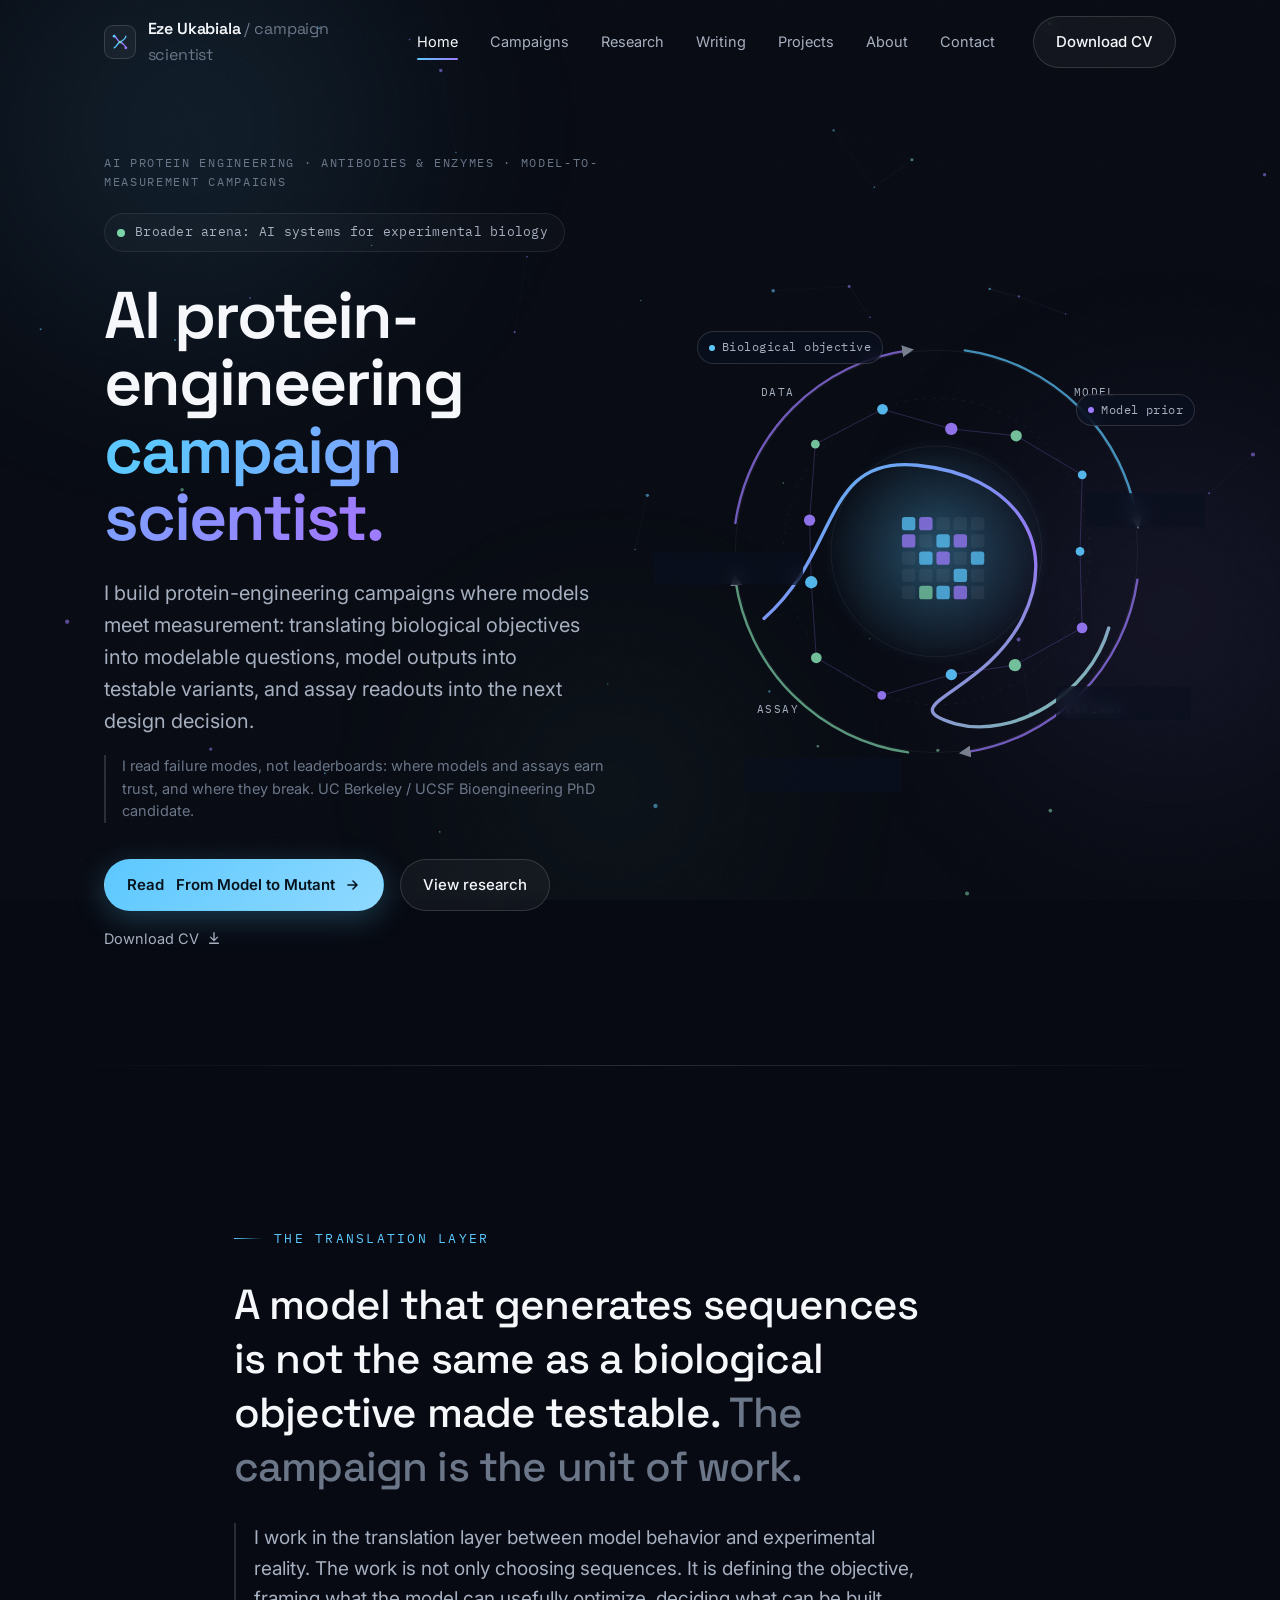
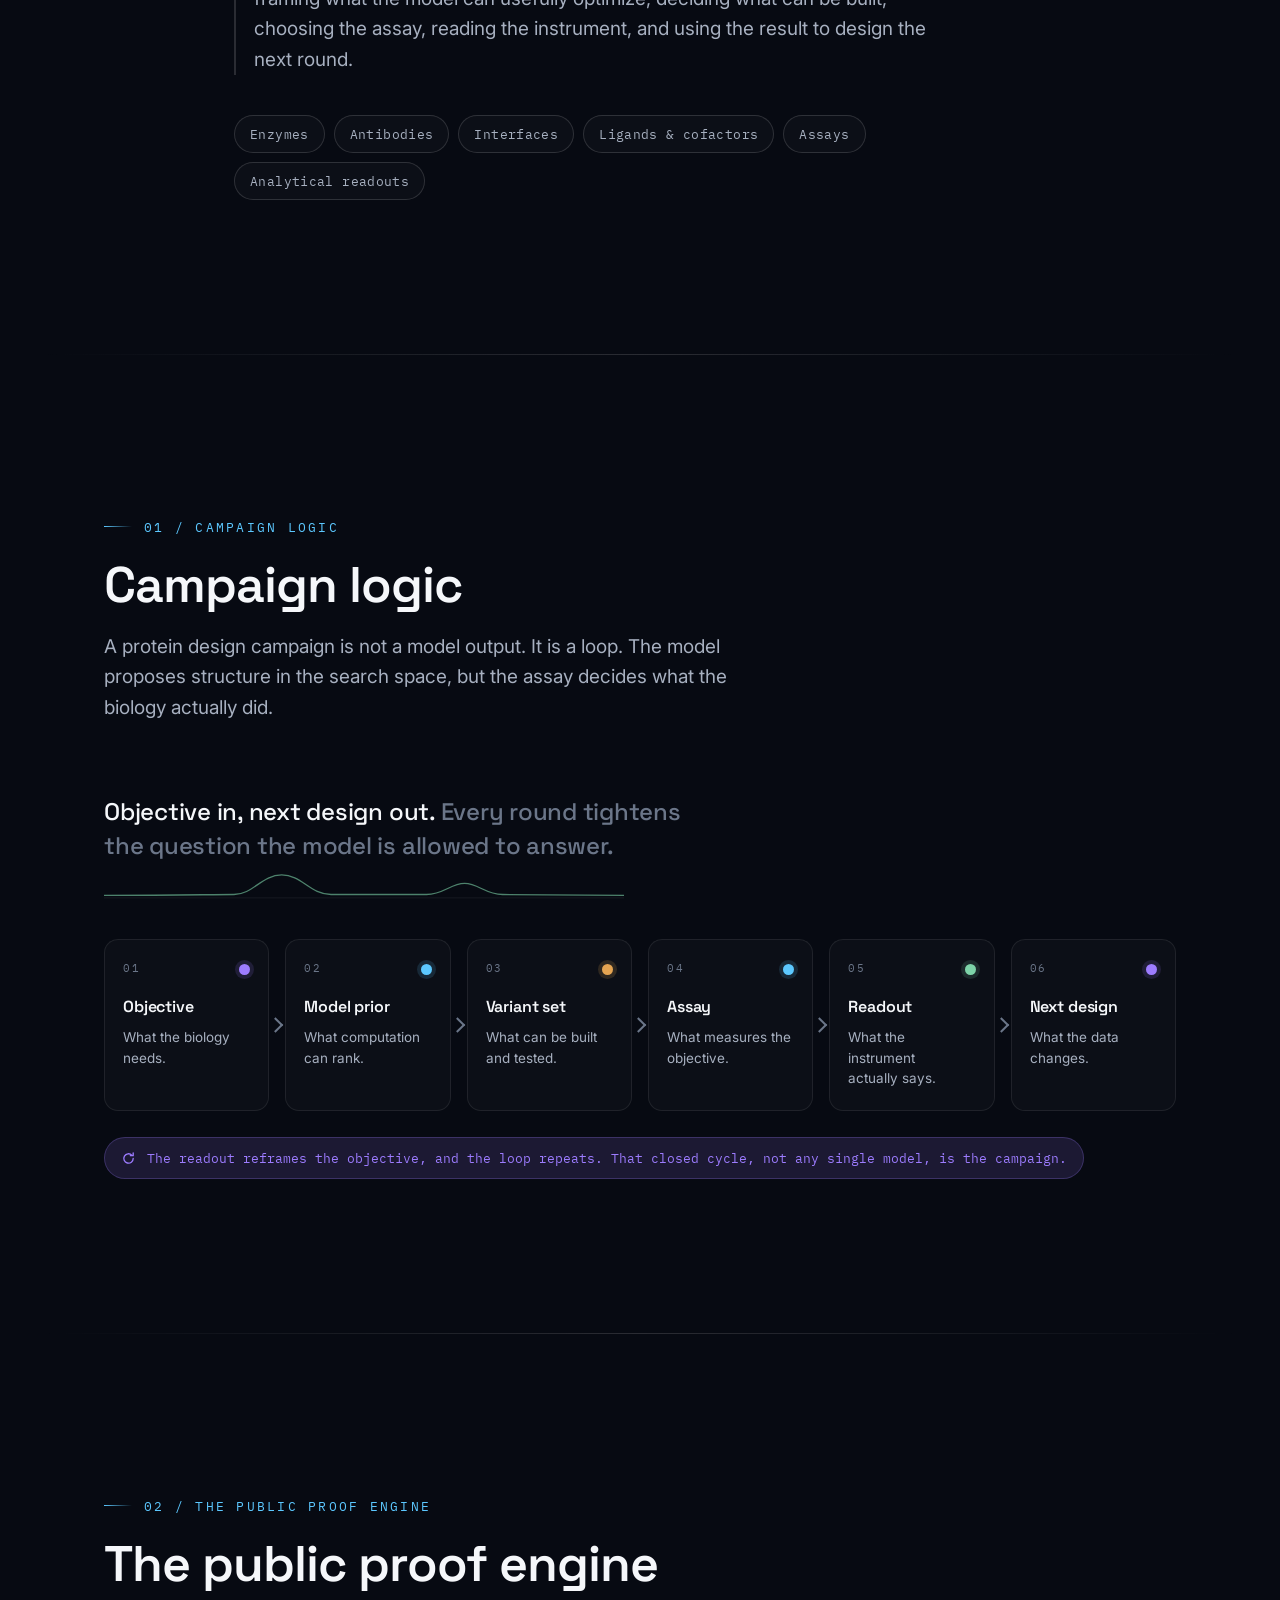
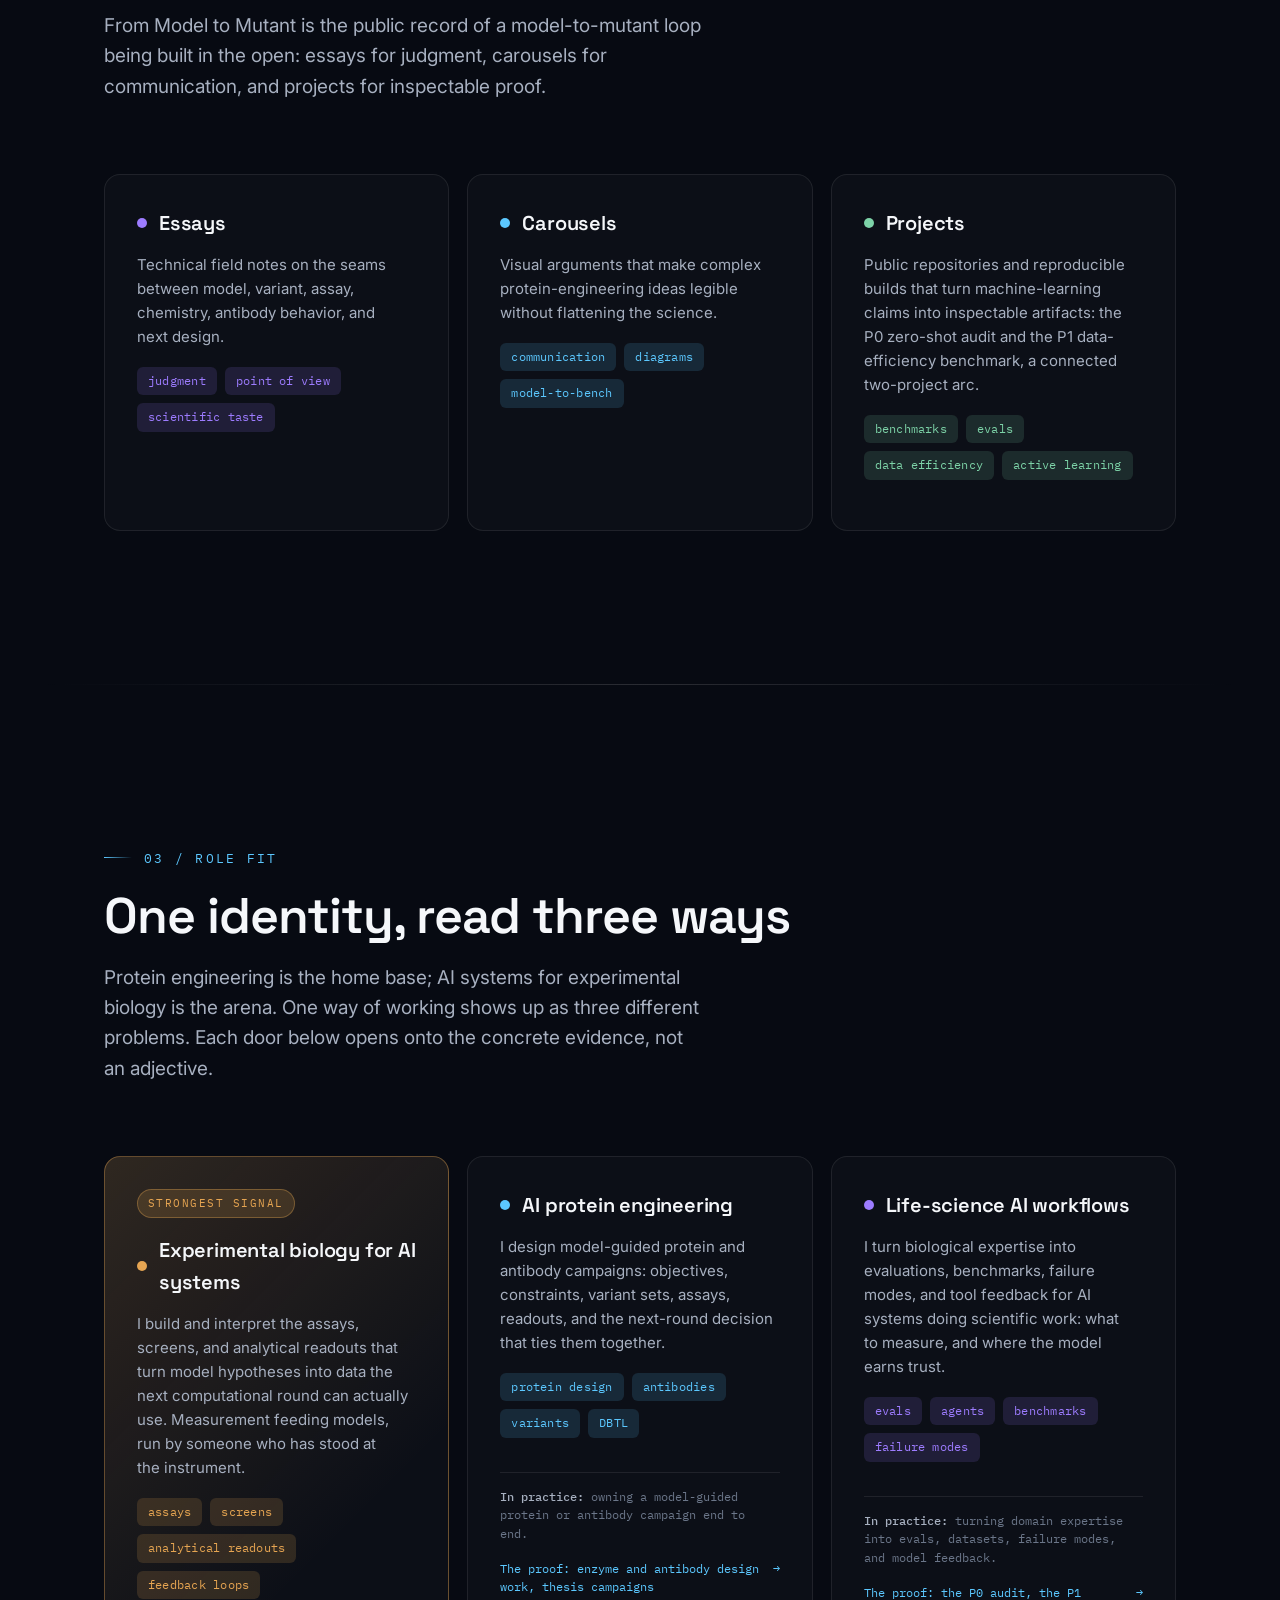
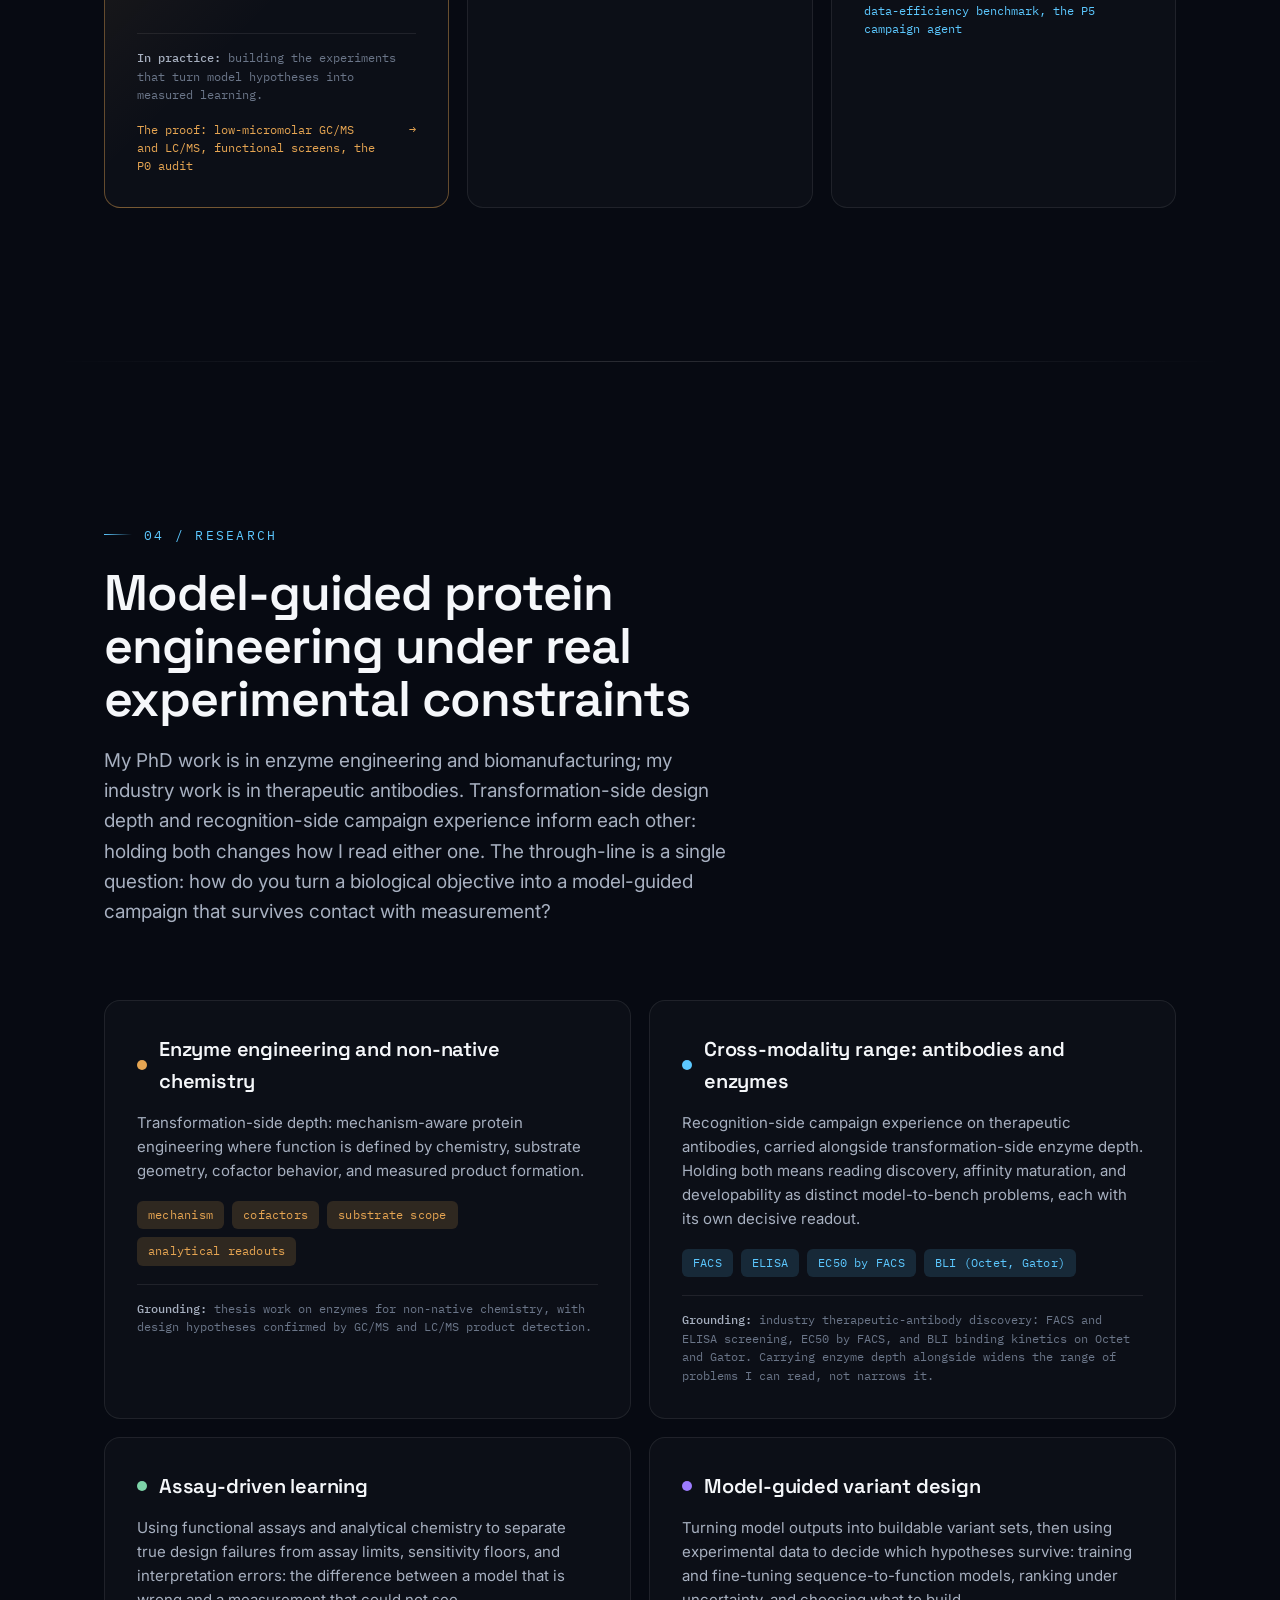
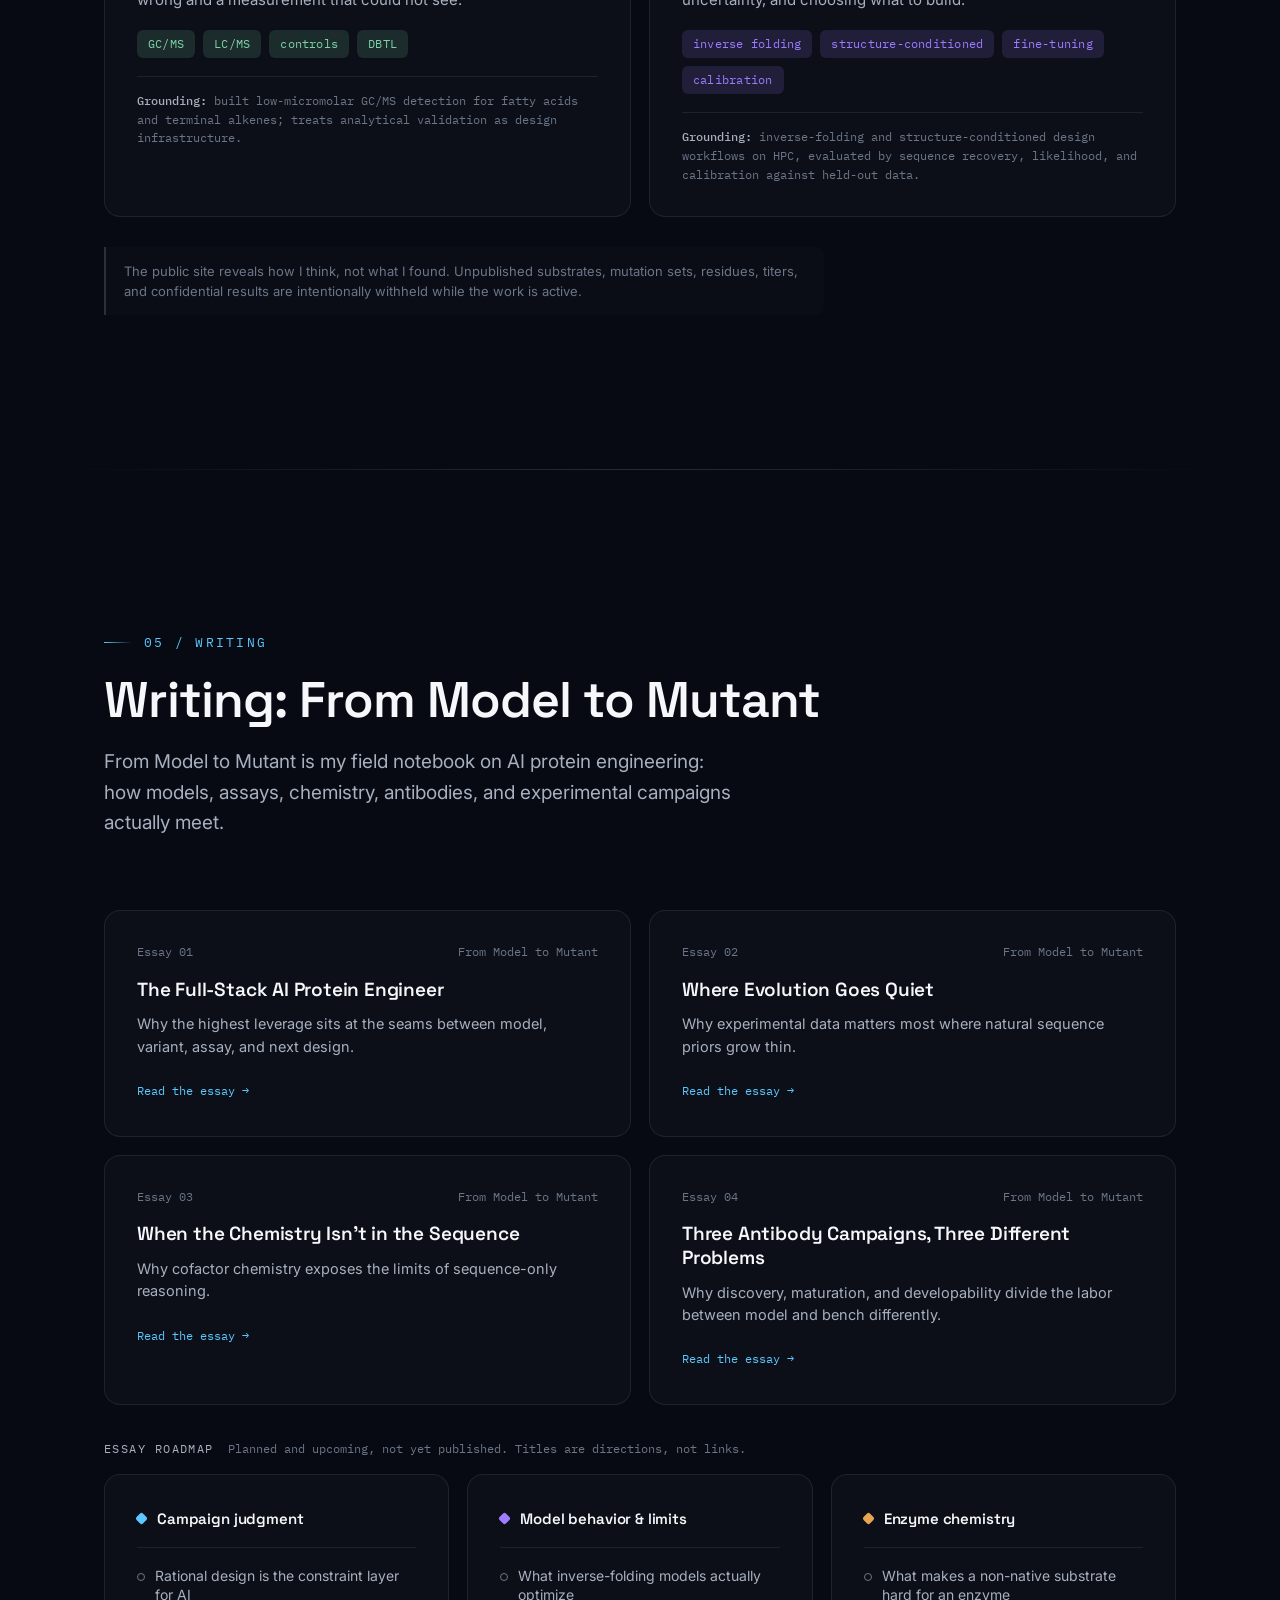
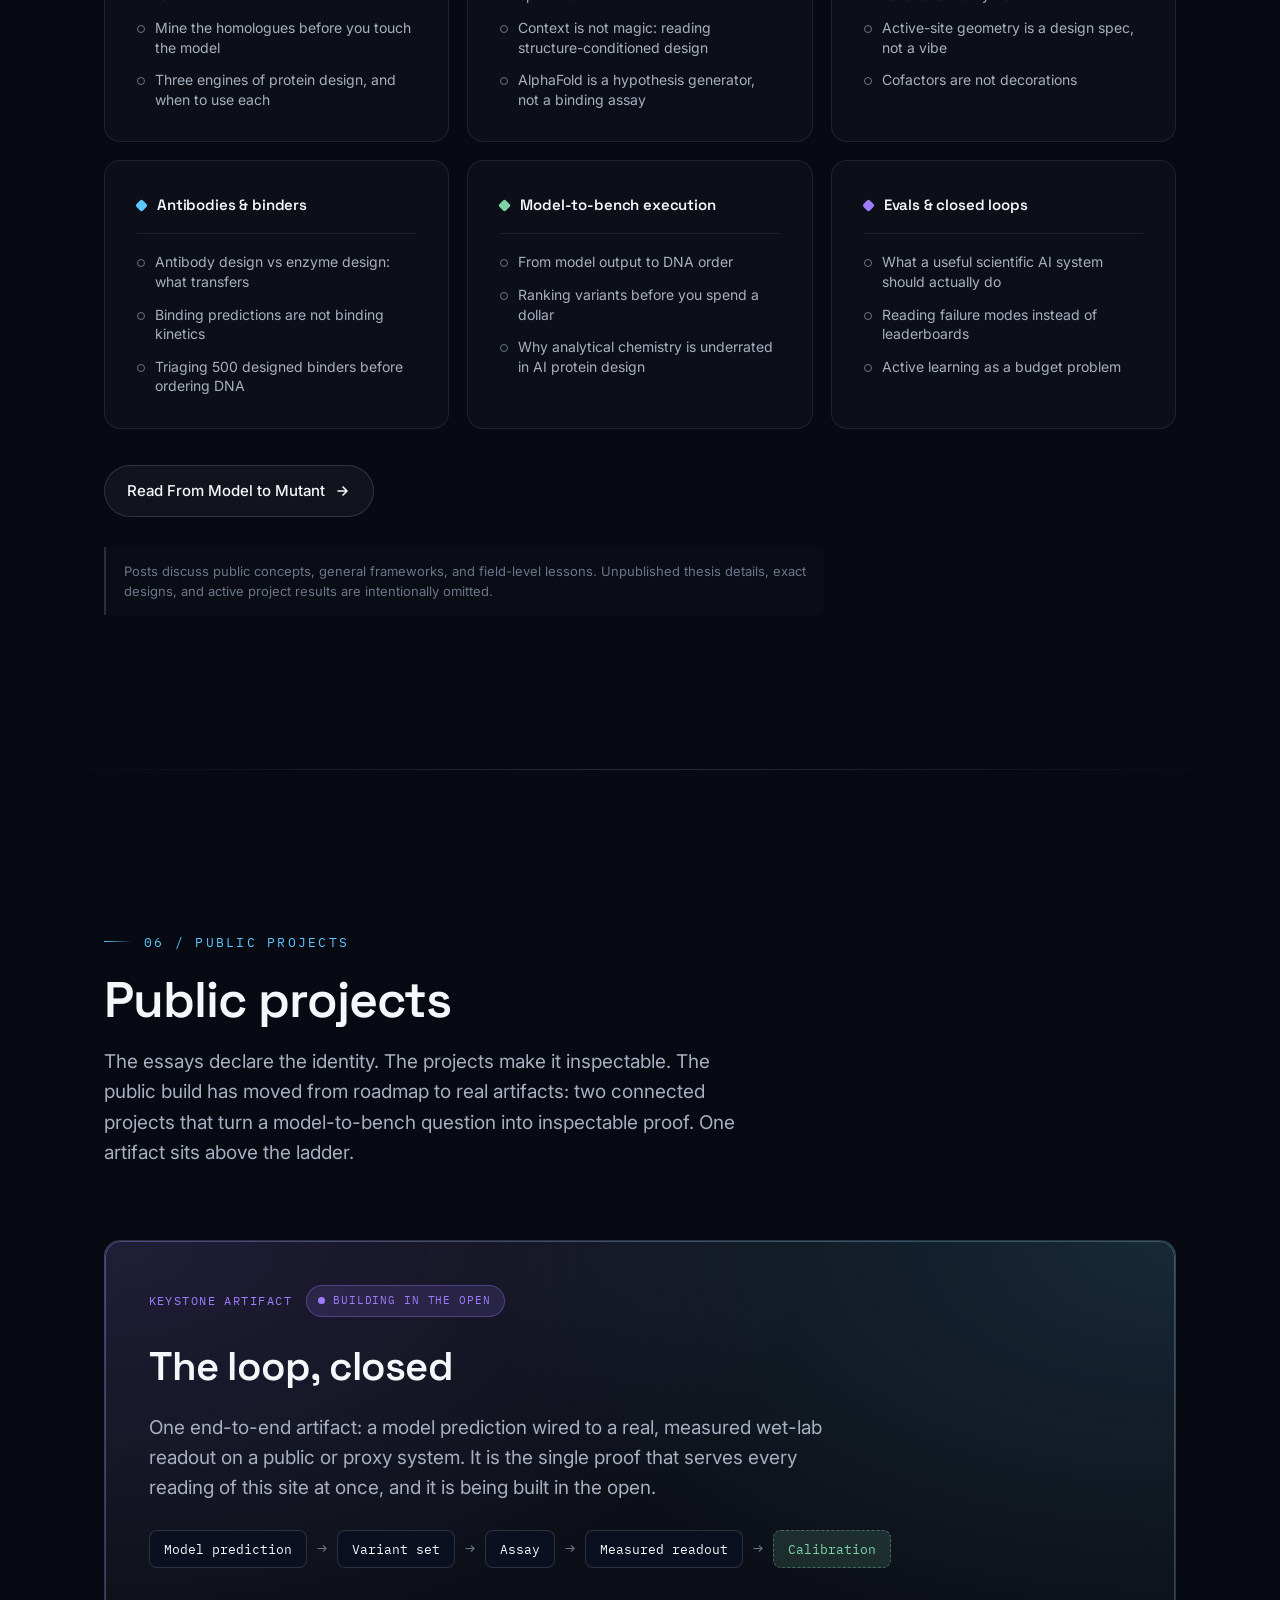
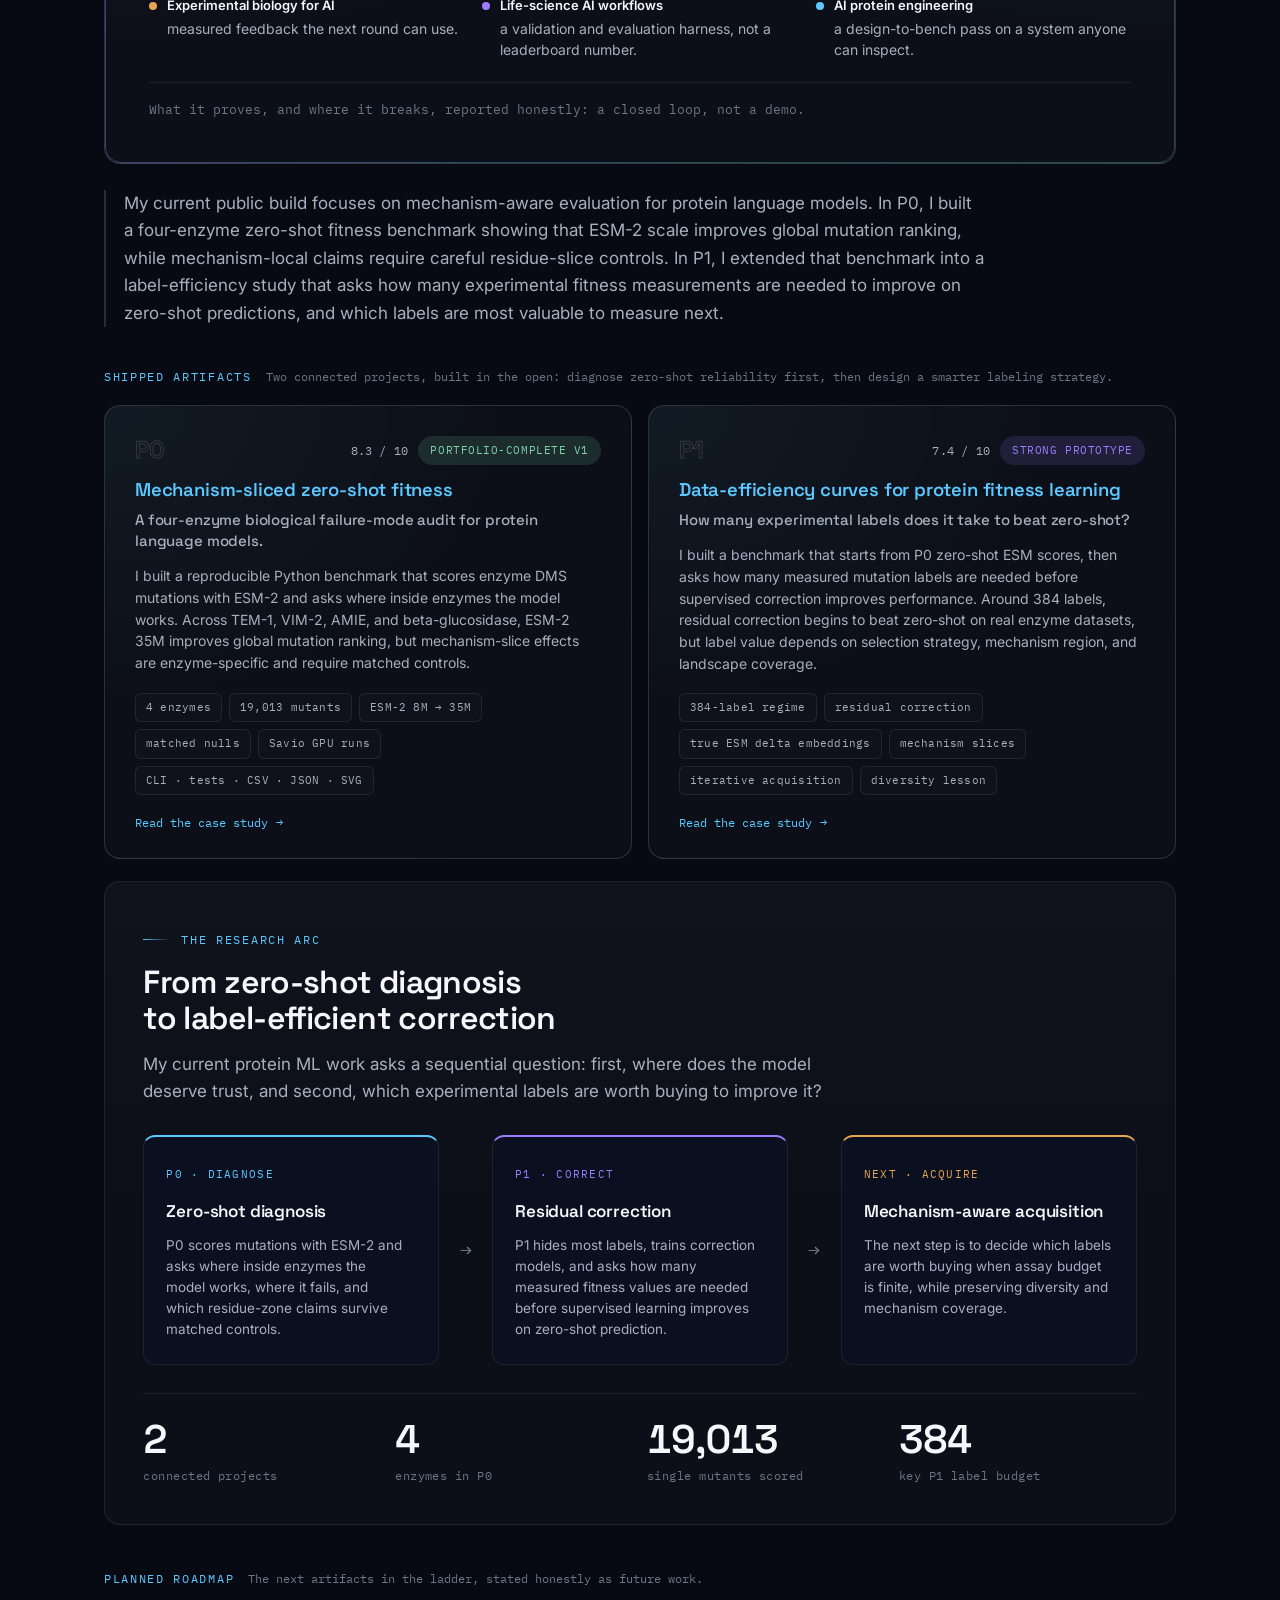
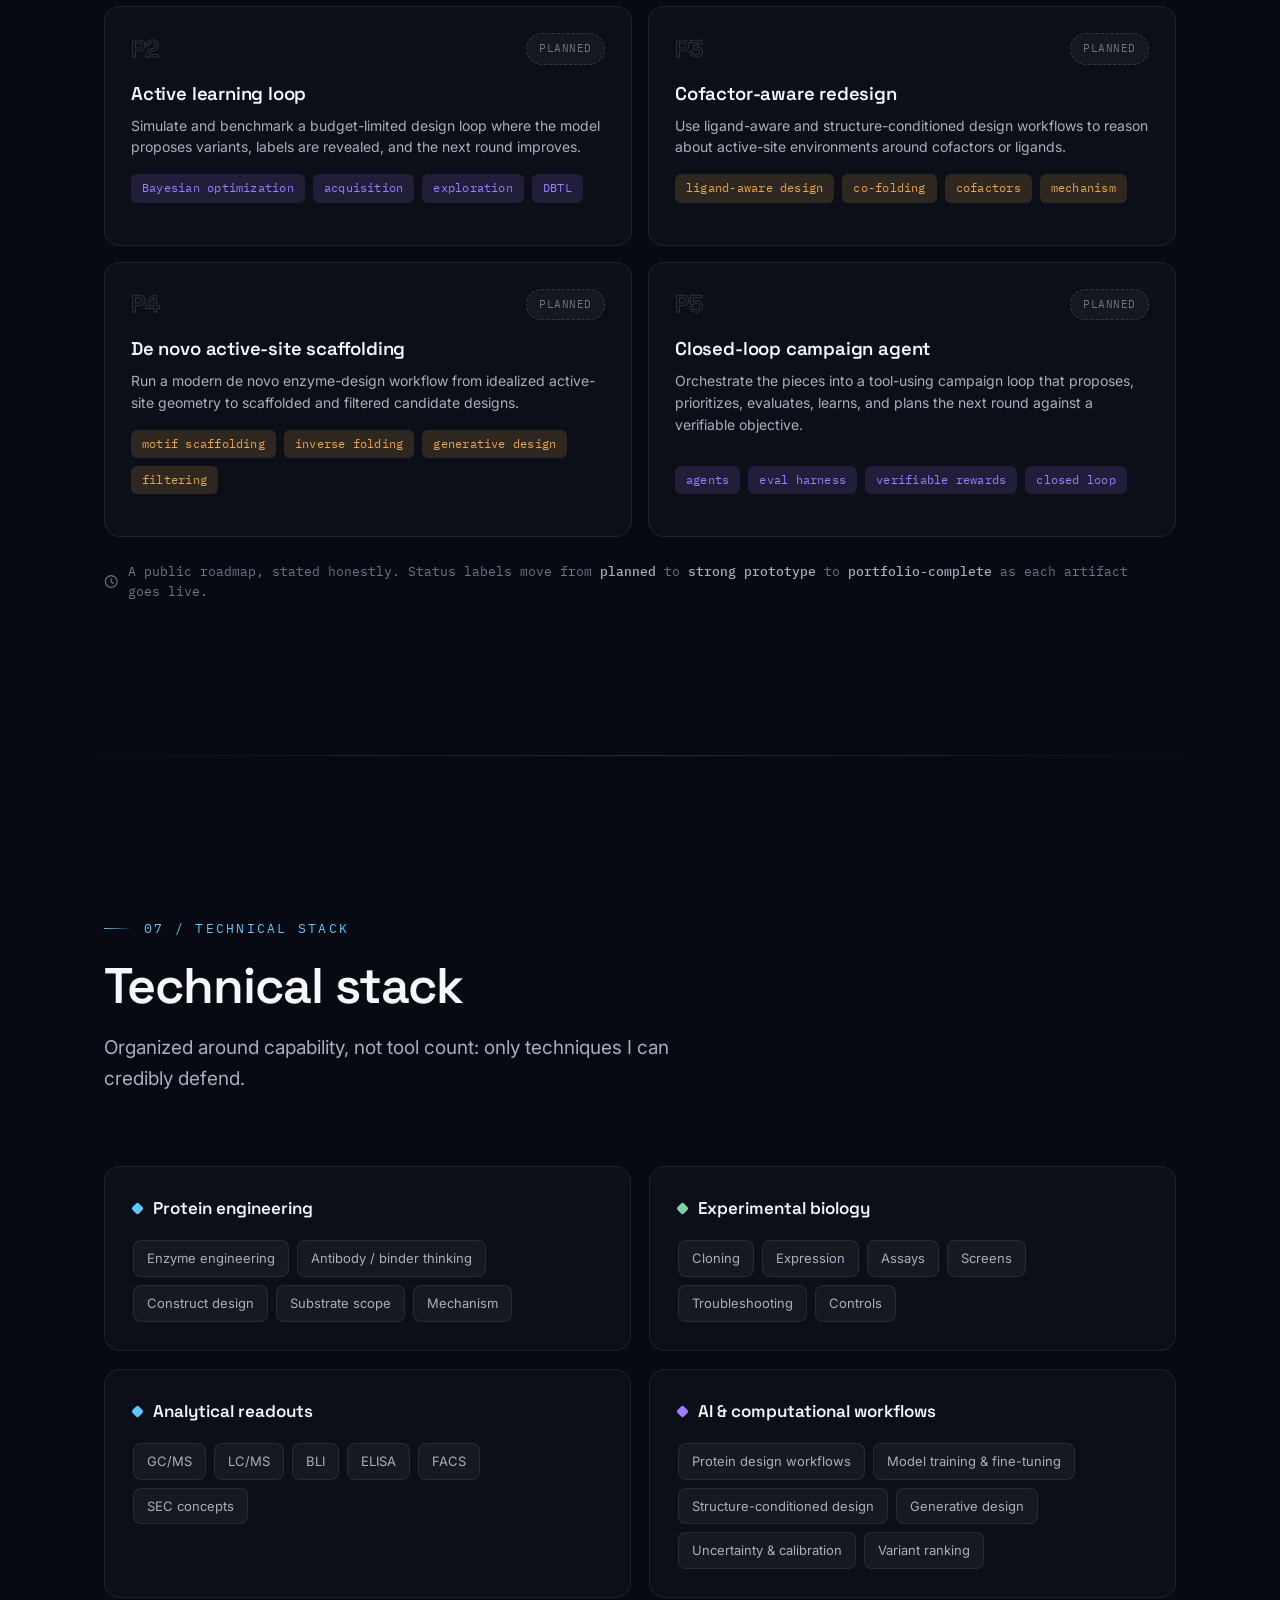
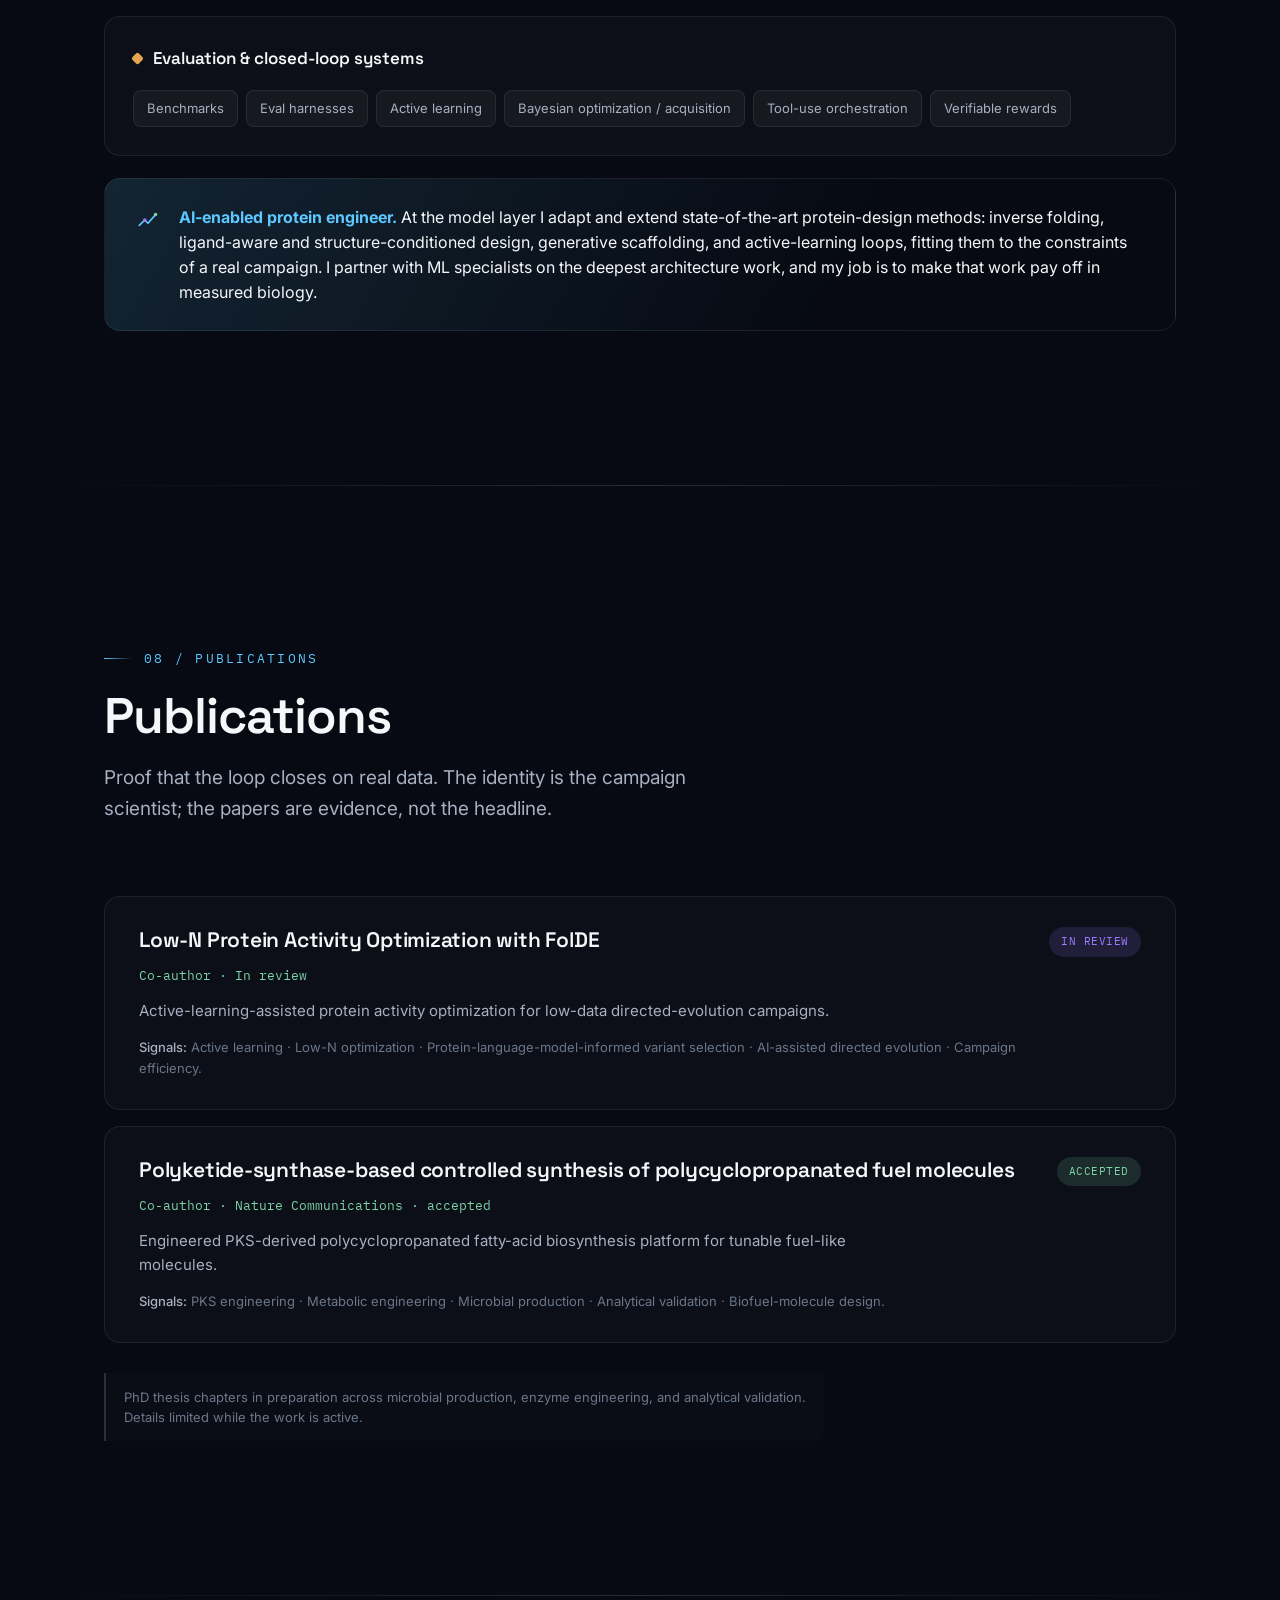
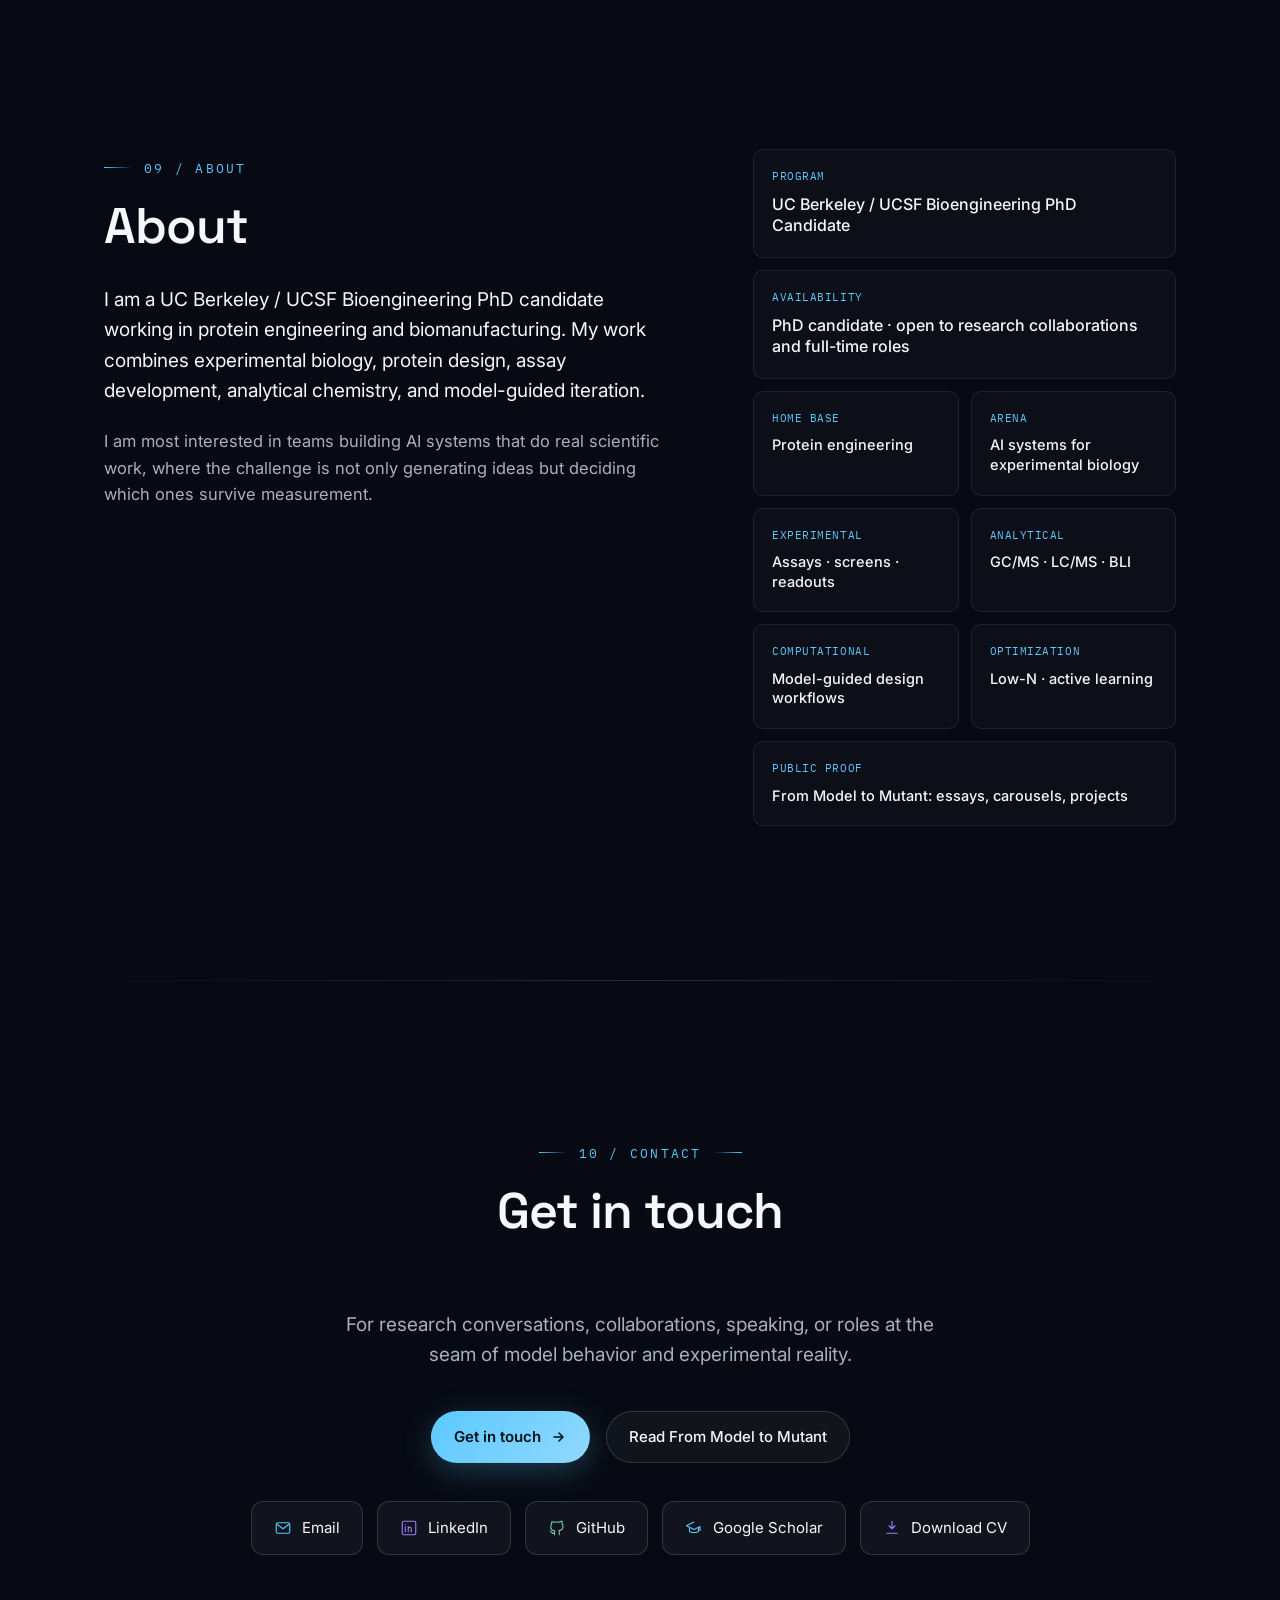
==== commit 05373374: "Update portfolio site with P1 project page" ====
--- a/index.html
+++ b/index.html
@@ -229,8 +229,8 @@
       </article>
       <article class="card reveal d2">
         <div class="c-head"><span class="c-dot" style="background:var(--green)"></span><h3 class="card-title">Projects</h3></div>
-        <p class="c-body">Public repositories and reproducible builds that turn machine-learning claims into inspectable artifacts.</p>
-        <div class="tags"><span class="tag green">benchmarks</span><span class="tag green">evals</span><span class="tag green">active learning</span><span class="tag green">agents</span></div>
+        <p class="c-body">Public repositories and reproducible builds that turn machine-learning claims into inspectable artifacts: the P0 zero-shot audit and the P1 data-efficiency benchmark, a connected two-project arc.</p>
+        <div class="tags"><span class="tag green">benchmarks</span><span class="tag green">evals</span><span class="tag green">data efficiency</span><span class="tag green">active learning</span></div>
       </article>
     </div>
   </div>
@@ -268,7 +268,7 @@
         <p class="c-body">I turn biological expertise into evaluations, benchmarks, failure modes, and tool feedback for AI systems doing scientific work: what to measure, and where the model earns trust.</p>
         <div class="tags"><span class="tag violet">evals</span><span class="tag violet">agents</span><span class="tag violet">benchmarks</span><span class="tag violet">failure modes</span></div>
         <div class="take"><b>In practice:</b> turning domain expertise into evals, datasets, failure modes, and model feedback.</div>
-        <span class="role-cta">The proof: the P0 audit, eval work, the P5 campaign agent <span class="arrow">&rarr;</span></span>
+        <span class="role-cta">The proof: the P0 audit, the P1 data-efficiency benchmark, the P5 campaign agent <span class="arrow">&rarr;</span></span>
       </a>
     </div>
   </div>
@@ -427,7 +427,7 @@
     <div class="section-head reveal">
       <div class="eyebrow">06 / Public projects</div>
       <h2 class="section-title">Public projects</h2>
-      <p class="section-intro">The essays declare the identity. The projects make it inspectable. Each project turns a model-to-bench capability into a public artifact: an evaluation, a benchmark, a design pipeline, or a closed-loop campaign. One artifact sits above the ladder.</p>
+      <p class="section-intro">The essays declare the identity. The projects make it inspectable. The public build has moved from roadmap to real artifacts: two connected projects that turn a model-to-bench question into inspectable proof. One artifact sits above the ladder.</p>
     </div>
 
     <article class="keystone reveal" id="keystone">
@@ -454,20 +454,69 @@
       </div>
     </article>
 
-    <div class="roadmap">
-      <a class="rm-card reveal rm-link" href="projects/p0-zero-shot-fitness.html" style="color:var(--text);text-decoration:none">
-        <div class="rm-top"><span class="rm-code">P0</span><span class="pub-status status-shipped">Shipped v1.1</span></div>
-        <h3>Interrogate the model: zero-shot fitness</h3>
-        <p>A biological failure-mode audit for protein language models. Zero-shot ESM-2 scoring on TEM-1 and VIM-2 beta-lactamase DMS data, read by residue slice, matched null controls, and mechanism-relevant regions.</p>
-        <div class="tags"><span class="tag">pLMs</span><span class="tag">ProteinGym</span><span class="tag">ESM-2</span><span class="tag">VIM-2</span><span class="tag">matched nulls</span></div>
+    <p class="projects-summary reveal">My current public build focuses on mechanism-aware evaluation for protein language models. In P0, I built a four-enzyme zero-shot fitness benchmark showing that ESM-2 scale improves global mutation ranking, while mechanism-local claims require careful residue-slice controls. In P1, I extended that benchmark into a label-efficiency study that asks how many experimental fitness measurements are needed to improve on zero-shot predictions, and which labels are most valuable to measure next.</p>
+
+    <div class="tier-head reveal">
+      <span class="tier-kicker">Shipped artifacts</span>
+      <span class="tier-note">Two connected projects, built in the open: diagnose zero-shot reliability first, then design a smarter labeling strategy.</span>
+    </div>
+    <div class="artifact-row">
+      <a class="rm-card featured reveal rm-link" href="projects/p0-zero-shot-fitness.html">
+        <div class="rm-top"><span class="rm-code">P0</span><span class="rm-badges"><span class="rm-rating">8.3 / 10</span><span class="pub-status status-shipped">Portfolio-complete v1</span></span></div>
+        <h3>Mechanism-sliced zero-shot fitness</h3>
+        <p class="rm-sub">A four-enzyme biological failure-mode audit for protein language models.</p>
+        <p class="rm-copy">I built a reproducible Python benchmark that scores enzyme DMS mutations with ESM-2 and asks where inside enzymes the model works. Across TEM-1, VIM-2, AMIE, and beta-glucosidase, ESM-2 35M improves global mutation ranking, but mechanism-slice effects are enzyme-specific and require matched controls.</p>
+        <div class="echips"><span class="echip">4 enzymes</span><span class="echip">19,013 mutants</span><span class="echip">ESM-2 8M &rarr; 35M</span><span class="echip">matched nulls</span><span class="echip">Savio GPU runs</span><span class="echip">CLI · tests · CSV · JSON · SVG</span></div>
         <span class="rm-cta">Read the case study <span class="arrow">&rarr;</span></span>
       </a>
-      <article class="rm-card reveal d1">
-        <div class="rm-top"><span class="rm-code">P1</span><span class="pub-status status-planned">Planned</span></div>
-        <h3>The data-efficiency curve</h3>
-        <p>Train supervised sequence-to-function models on public benchmarks and measure how few labels are needed to beat zero-shot.</p>
-        <div class="tags"><span class="tag">low-N learning</span><span class="tag">uncertainty</span><span class="tag">calibration</span><span class="tag">supervised models</span></div>
-      </article>
+      <a class="rm-card featured reveal d1 rm-link" href="projects/p1-data-efficiency.html">
+        <div class="rm-top"><span class="rm-code">P1</span><span class="rm-badges"><span class="rm-rating">7.4 / 10</span><span class="pub-status status-inprogress">Strong prototype</span></span></div>
+        <h3>Data-efficiency curves for protein fitness learning</h3>
+        <p class="rm-sub">How many experimental labels does it take to beat zero-shot?</p>
+        <p class="rm-copy">I built a benchmark that starts from P0 zero-shot ESM scores, then asks how many measured mutation labels are needed before supervised correction improves performance. Around 384 labels, residual correction begins to beat zero-shot on real enzyme datasets, but label value depends on selection strategy, mechanism region, and landscape coverage.</p>
+        <div class="echips"><span class="echip">384-label regime</span><span class="echip">residual correction</span><span class="echip">true ESM delta embeddings</span><span class="echip">mechanism slices</span><span class="echip">iterative acquisition</span><span class="echip">diversity lesson</span></div>
+        <span class="rm-cta">Read the case study <span class="arrow">&rarr;</span></span>
+      </a>
+    </div>
+
+    <div class="arc reveal">
+      <div class="arc-head">
+        <div class="arc-kicker">The research arc</div>
+        <h3>From zero-shot diagnosis to label-efficient correction</h3>
+        <p>My current protein ML work asks a sequential question: first, where does the model deserve trust, and second, which experimental labels are worth buying to improve it?</p>
+      </div>
+      <div class="arc-flow">
+        <div class="arc-node an-cyan">
+          <span class="arc-tag">P0 · Diagnose</span>
+          <h4>Zero-shot diagnosis</h4>
+          <p>P0 scores mutations with ESM-2 and asks where inside enzymes the model works, where it fails, and which residue-zone claims survive matched controls.</p>
+        </div>
+        <div class="arc-arrow">&rarr;</div>
+        <div class="arc-node an-violet">
+          <span class="arc-tag">P1 · Correct</span>
+          <h4>Residual correction</h4>
+          <p>P1 hides most labels, trains correction models, and asks how many measured fitness values are needed before supervised learning improves on zero-shot prediction.</p>
+        </div>
+        <div class="arc-arrow">&rarr;</div>
+        <div class="arc-node an-amber">
+          <span class="arc-tag">Next · Acquire</span>
+          <h4>Mechanism-aware acquisition</h4>
+          <p>The next step is to decide which labels are worth buying when assay budget is finite, while preserving diversity and mechanism coverage.</p>
+        </div>
+      </div>
+      <div class="evidence-strip">
+        <div class="ev"><span class="ev-num">2</span><span class="ev-label">connected projects</span></div>
+        <div class="ev"><span class="ev-num">4</span><span class="ev-label">enzymes in P0</span></div>
+        <div class="ev"><span class="ev-num">19,013</span><span class="ev-label">single mutants scored</span></div>
+        <div class="ev"><span class="ev-num">384</span><span class="ev-label">key P1 label budget</span></div>
+      </div>
+    </div>
+
+    <div class="tier-head reveal" style="margin-top:44px">
+      <span class="tier-kicker">Planned roadmap</span>
+      <span class="tier-note">The next artifacts in the ladder, stated honestly as future work.</span>
+    </div>
+    <div class="roadmap planned">
       <article class="rm-card reveal d2">
         <div class="rm-top"><span class="rm-code">P2</span><span class="pub-status status-planned">Planned</span></div>
         <h3>Active learning loop</h3>
@@ -496,7 +545,7 @@
 
     <div class="roadmap-note reveal">
       <svg width="15" height="15" viewBox="0 0 16 16" fill="none"><circle cx="8" cy="8" r="6.5" stroke="#6B7689" stroke-width="1.3"/><path d="M8 5v3.5l2.2 1.3" stroke="#6B7689" stroke-width="1.3" stroke-linecap="round" stroke-linejoin="round"/></svg>
-      <span>A public roadmap, stated honestly. Status labels move from <b>planned</b> to <b>in progress</b> to <b>shipped</b> as each artifact goes live.</span>
+      <span>A public roadmap, stated honestly. Status labels move from <b>planned</b> to <b>strong prototype</b> to <b>portfolio-complete</b> as each artifact goes live.</span>
     </div>
   </div>
 </section>
@@ -674,7 +723,7 @@
     <div>
       <div class="footer-name">Ezechinyere "Eze" Ukabiala</div>
       <div class="footer-role">AI protein-engineering campaign scientist · AI systems for experimental biology</div>
-      <a href="https://ezeukabiala.substack.com/" target="_blank" rel="noopener noreferrer" class="footer-brand">From Model to Mutant</a>
+      <div class="footer-brand">From Model to Mutant</div>
       <div class="footer-note">Some project details are intentionally generalized because the work is active and unpublished. The site reveals how I think, not what I found.</div>
     </div>
     <div class="footer-meta">
--- a/styles.css
+++ b/styles.css
@@ -1219,3 +1219,65 @@
   .ks-status-dot { animation: none; }
   .skip-link { transition: none; }
 }
+
+/* ============================================================
+   PUBLIC PROJECTS: shipped-artifact tier, research arc, evidence strip
+   (extends the roadmap card system; keeps the same visual language)
+   ============================================================ */
+.projects-summary { color: var(--text-2); font-size: clamp(15px, 1.5vw, 17px); line-height: 1.62; max-width: 880px; margin: 26px 0 2px; padding-left: 18px; border-left: 2px solid var(--border-strong); text-wrap: pretty; }
+.projects-summary strong { color: var(--text); font-weight: 600; }
+
+.tier-head { display: flex; align-items: baseline; gap: 14px; flex-wrap: wrap; margin: 40px 0 18px; }
+.tier-kicker { font-family: var(--font-mono); font-size: 12px; letter-spacing: 0.14em; text-transform: uppercase; color: var(--cyan); }
+.tier-note { font-family: var(--font-mono); font-size: 12px; color: var(--text-3); text-wrap: pretty; }
+
+/* two shipped cards, richer than the planned roadmap cards */
+.artifact-row { display: grid; grid-template-columns: repeat(2, 1fr); gap: 16px; }
+.rm-card.featured { background: radial-gradient(140% 120% at 0% 0%, rgba(92,200,255,0.06), transparent 55%), var(--panel); border-color: var(--border-strong); padding: 30px 30px 26px; }
+.rm-card.featured .rm-top { margin-bottom: 14px; }
+.rm-badges { display: inline-flex; align-items: center; gap: 10px; }
+.rm-rating { font-family: var(--font-mono); font-size: 12px; color: var(--text-2); letter-spacing: 0.02em; }
+.rm-card .rm-sub { font-family: var(--font-display); font-weight: 500; font-size: 15px; color: var(--text-2); letter-spacing: -0.01em; margin: -2px 0 14px; line-height: 1.4; flex: none; }
+.rm-card .rm-copy { flex: none; margin-bottom: 18px; }
+.echips { display: flex; flex-wrap: wrap; gap: 7px; margin-top: auto; }
+.echip { font-family: var(--font-mono); font-size: 11px; letter-spacing: 0.02em; color: var(--text-2); padding: 5px 10px; border-radius: 6px; border: 1px solid var(--border); background: rgba(255,255,255,0.015); }
+.rm-card.featured .rm-cta { margin-top: 18px; }
+
+/* research arc: sober P0 -> P1 -> next framework */
+.arc { margin-top: 22px; border: 1px solid var(--border); border-radius: var(--radius); background: linear-gradient(180deg, rgba(255,255,255,0.015), transparent 55%), var(--panel); padding: clamp(26px, 3vw, 40px); }
+.arc-head { max-width: 760px; margin-bottom: 30px; }
+.arc-kicker { font-family: var(--font-mono); font-size: 12px; letter-spacing: 0.14em; text-transform: uppercase; color: var(--cyan); display: inline-flex; align-items: center; gap: 12px; margin-bottom: 16px; }
+.arc-kicker::before { content: ""; width: 26px; height: 1px; background: linear-gradient(90deg, var(--cyan), transparent); }
+.arc-head h3 { font-family: var(--font-display); font-weight: 600; font-size: clamp(22px, 2.6vw, 32px); letter-spacing: -0.02em; line-height: 1.12; margin-bottom: 14px; text-wrap: balance; }
+.arc-head p { color: var(--text-2); font-size: clamp(15px, 1.5vw, 17px); line-height: 1.6; max-width: 700px; text-wrap: pretty; }
+.arc-flow { display: grid; grid-template-columns: 1fr auto 1fr auto 1fr; align-items: stretch; gap: 0; }
+.arc-node { border: 1px solid var(--border); border-top-width: 2px; background: var(--bg-1); border-radius: 12px; padding: 22px 22px 24px; min-width: 0; }
+.arc-node.an-cyan { border-top-color: var(--cyan); }
+.arc-node.an-violet { border-top-color: var(--violet); }
+.arc-node.an-amber { border-top-color: var(--amber); }
+.arc-node .arc-tag { font-family: var(--font-mono); font-size: 10.5px; letter-spacing: 0.12em; text-transform: uppercase; }
+.arc-node.an-cyan .arc-tag { color: var(--cyan); }
+.arc-node.an-violet .arc-tag { color: var(--violet); }
+.arc-node.an-amber .arc-tag { color: var(--amber); }
+.arc-node h4 { font-family: var(--font-display); font-weight: 600; font-size: 17px; letter-spacing: -0.01em; color: var(--text); margin: 12px 0 10px; }
+.arc-node p { color: var(--text-2); font-size: 13.5px; line-height: 1.55; text-wrap: pretty; }
+.arc-arrow { display: grid; place-items: center; padding: 0 clamp(12px, 1.6vw, 22px); color: var(--text-3); font-family: var(--font-mono); font-size: 20px; }
+
+/* quiet evidence strip: scientific evidence, not vanity metrics */
+.evidence-strip { display: grid; grid-template-columns: repeat(4, 1fr); gap: 14px; margin-top: 28px; padding-top: 26px; border-top: 1px solid var(--border); }
+.ev { display: flex; flex-direction: column; gap: 7px; }
+.ev-num { font-family: var(--font-display); font-weight: 600; font-size: clamp(28px, 3.4vw, 40px); letter-spacing: -0.02em; color: var(--text); line-height: 1; font-variant-numeric: tabular-nums; }
+.ev-label { font-family: var(--font-mono); font-size: 11.5px; letter-spacing: 0.04em; color: var(--text-3); }
+
+/* planned roadmap: four future cards in a calmer 2x2 */
+.roadmap.planned { grid-template-columns: repeat(2, 1fr); }
+
+@media (max-width: 900px) {
+  .artifact-row { grid-template-columns: 1fr; }
+  .arc-flow { grid-template-columns: 1fr; gap: 12px; }
+  .arc-arrow { padding: 4px 0; transform: rotate(90deg); }
+  .evidence-strip { grid-template-columns: repeat(2, 1fr); gap: 24px 14px; }
+}
+@media (max-width: 760px) {
+  .roadmap.planned { grid-template-columns: 1fr; }
+}
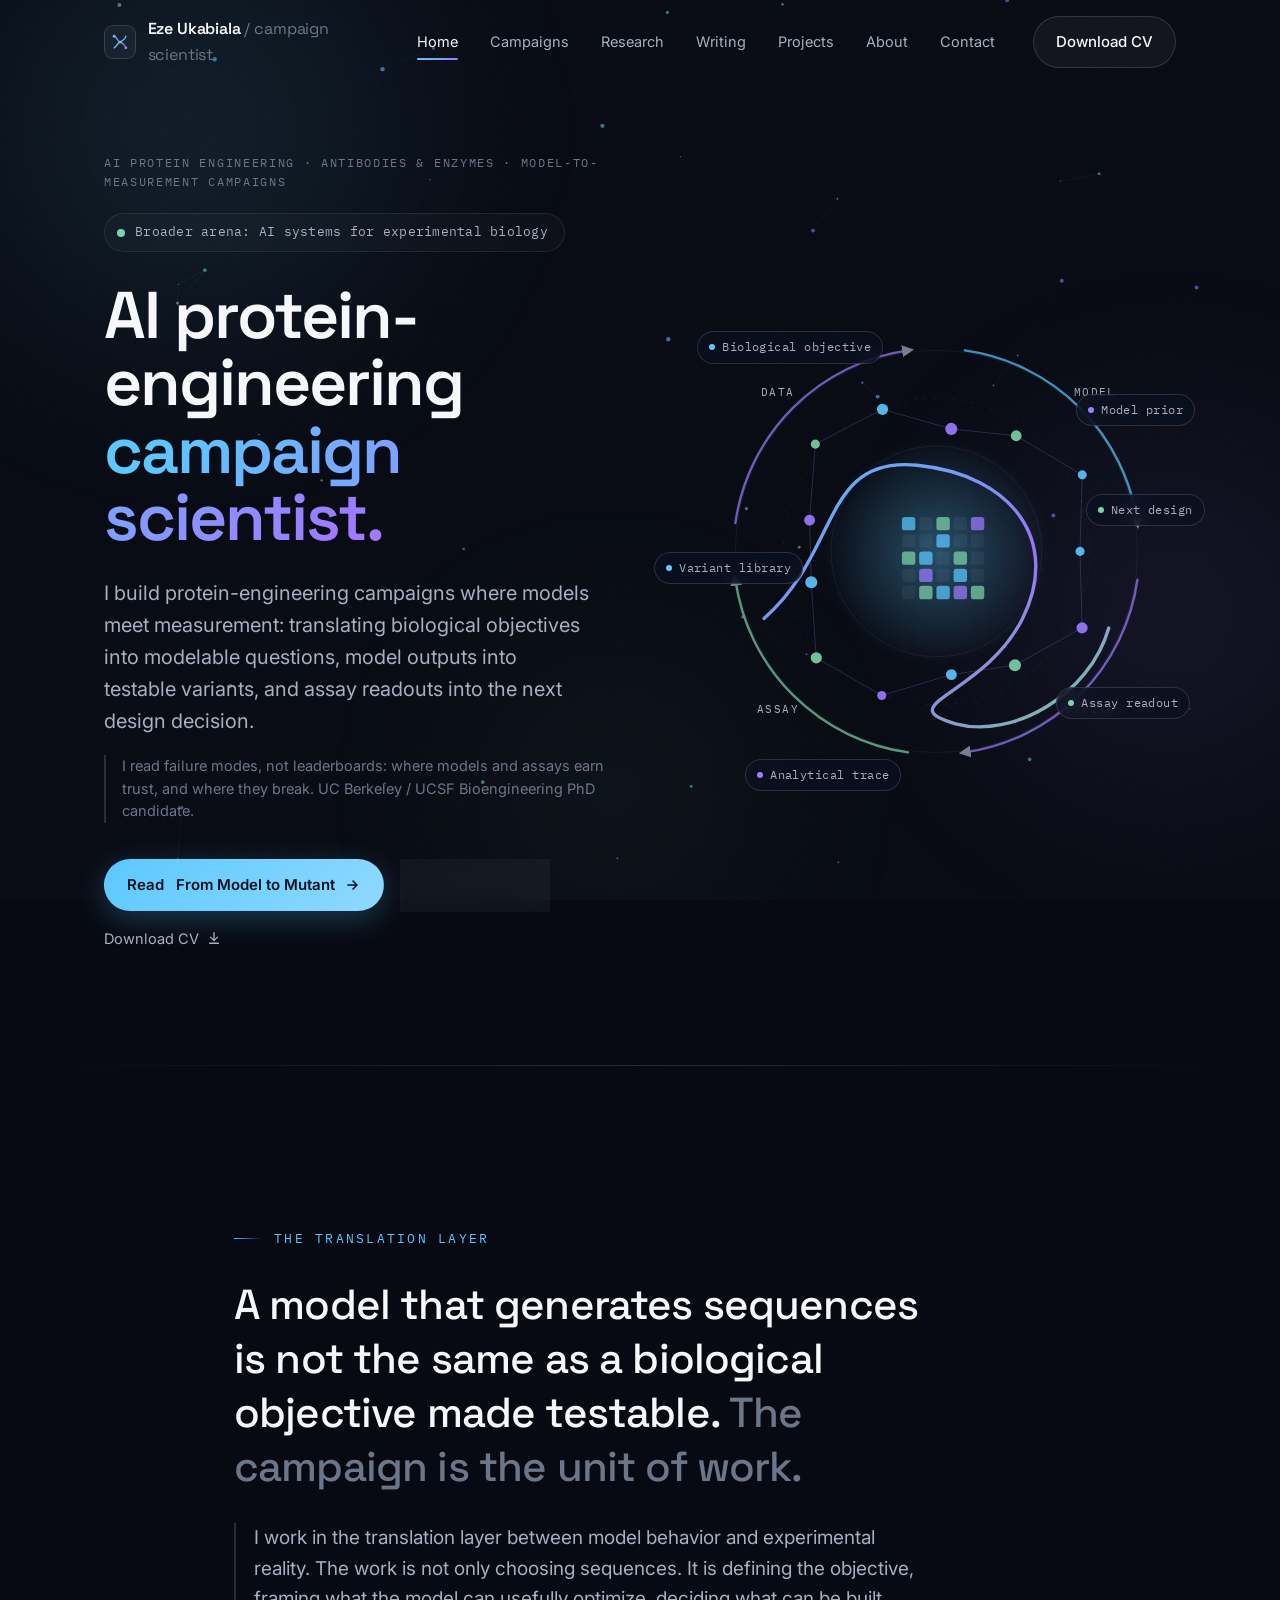
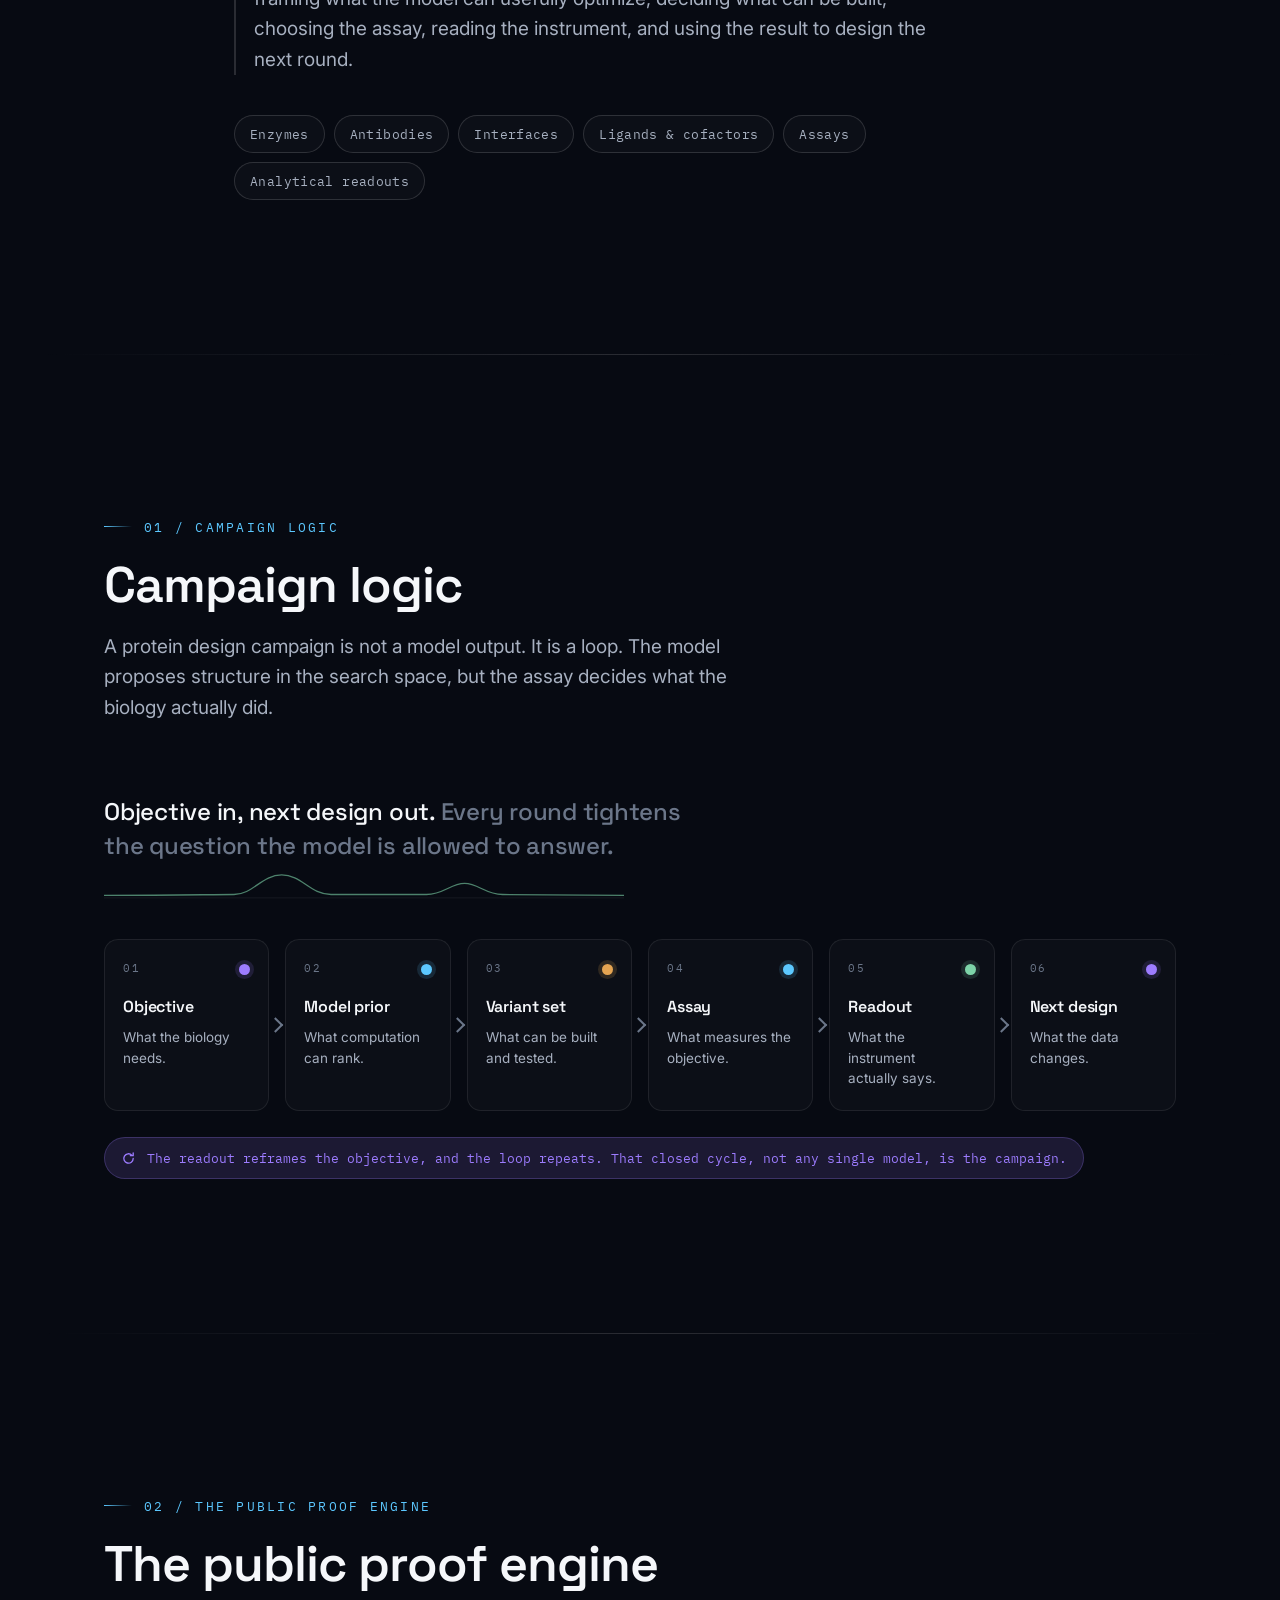
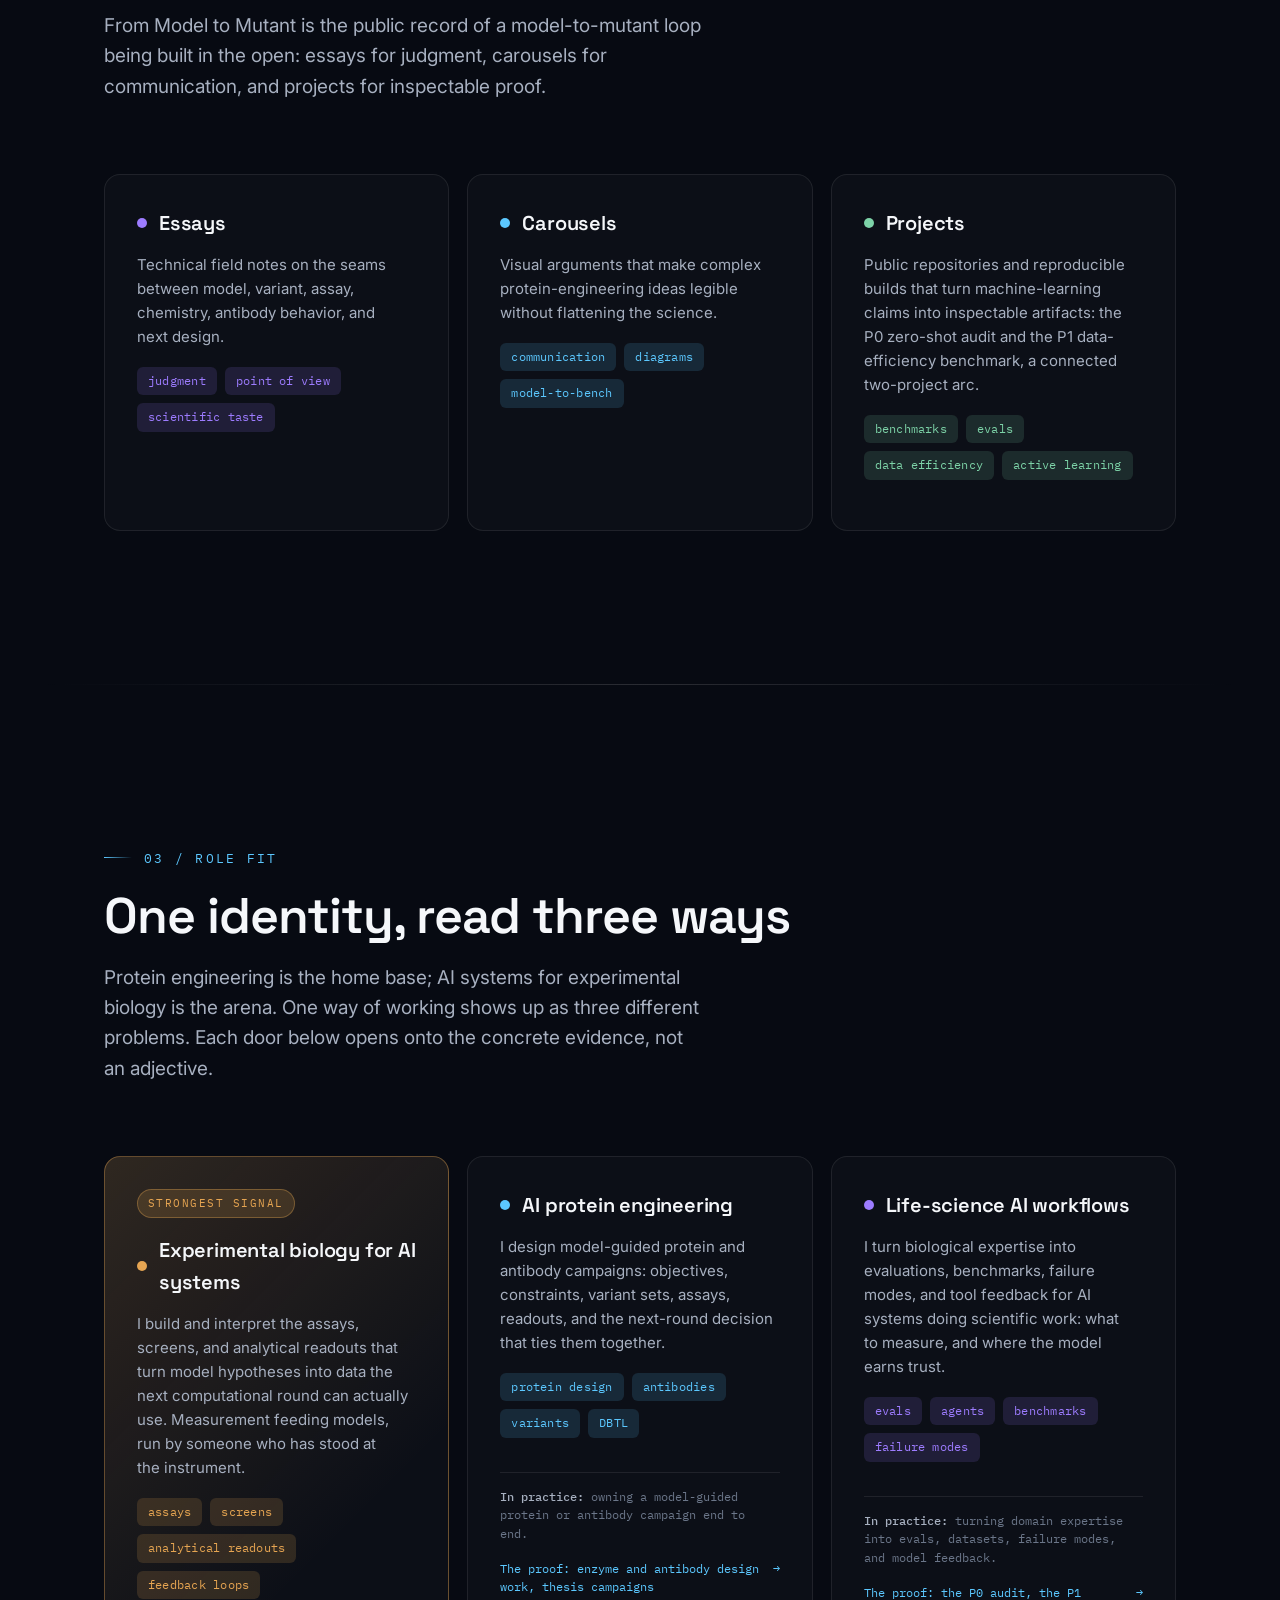
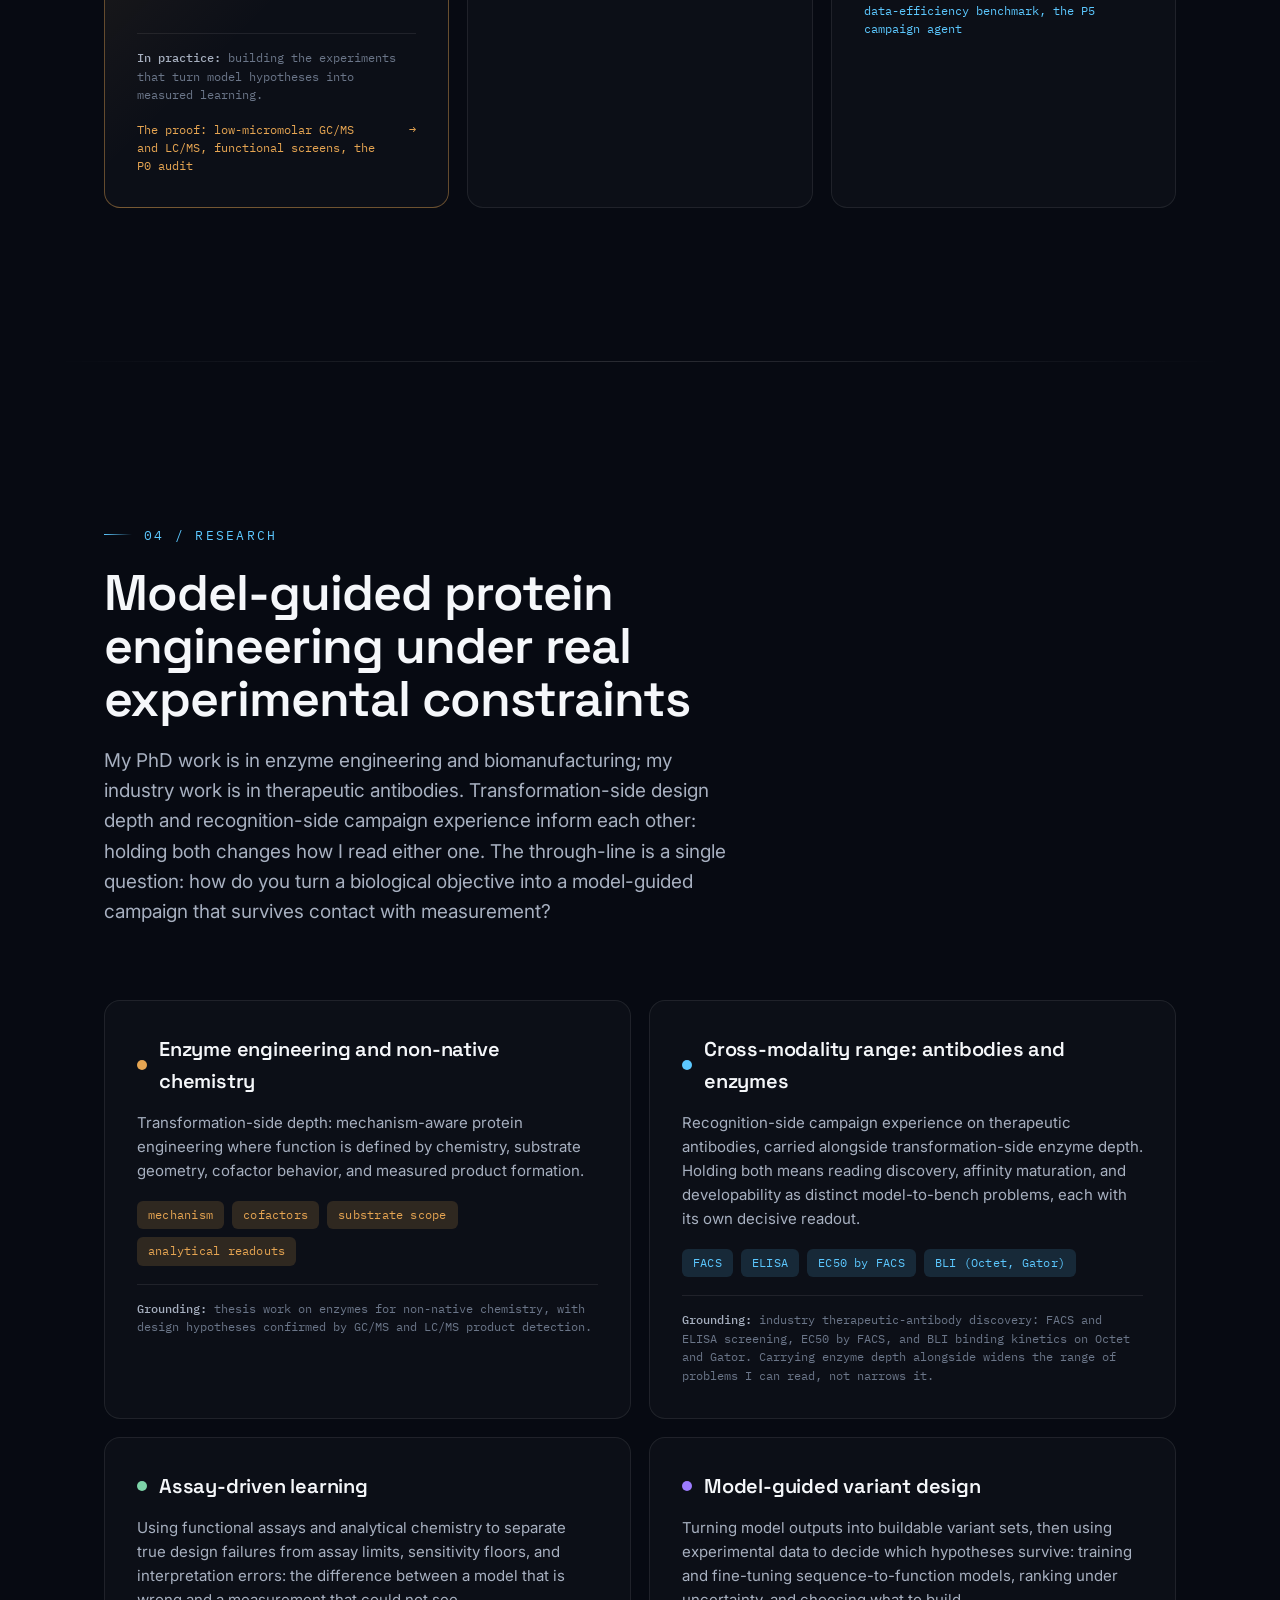
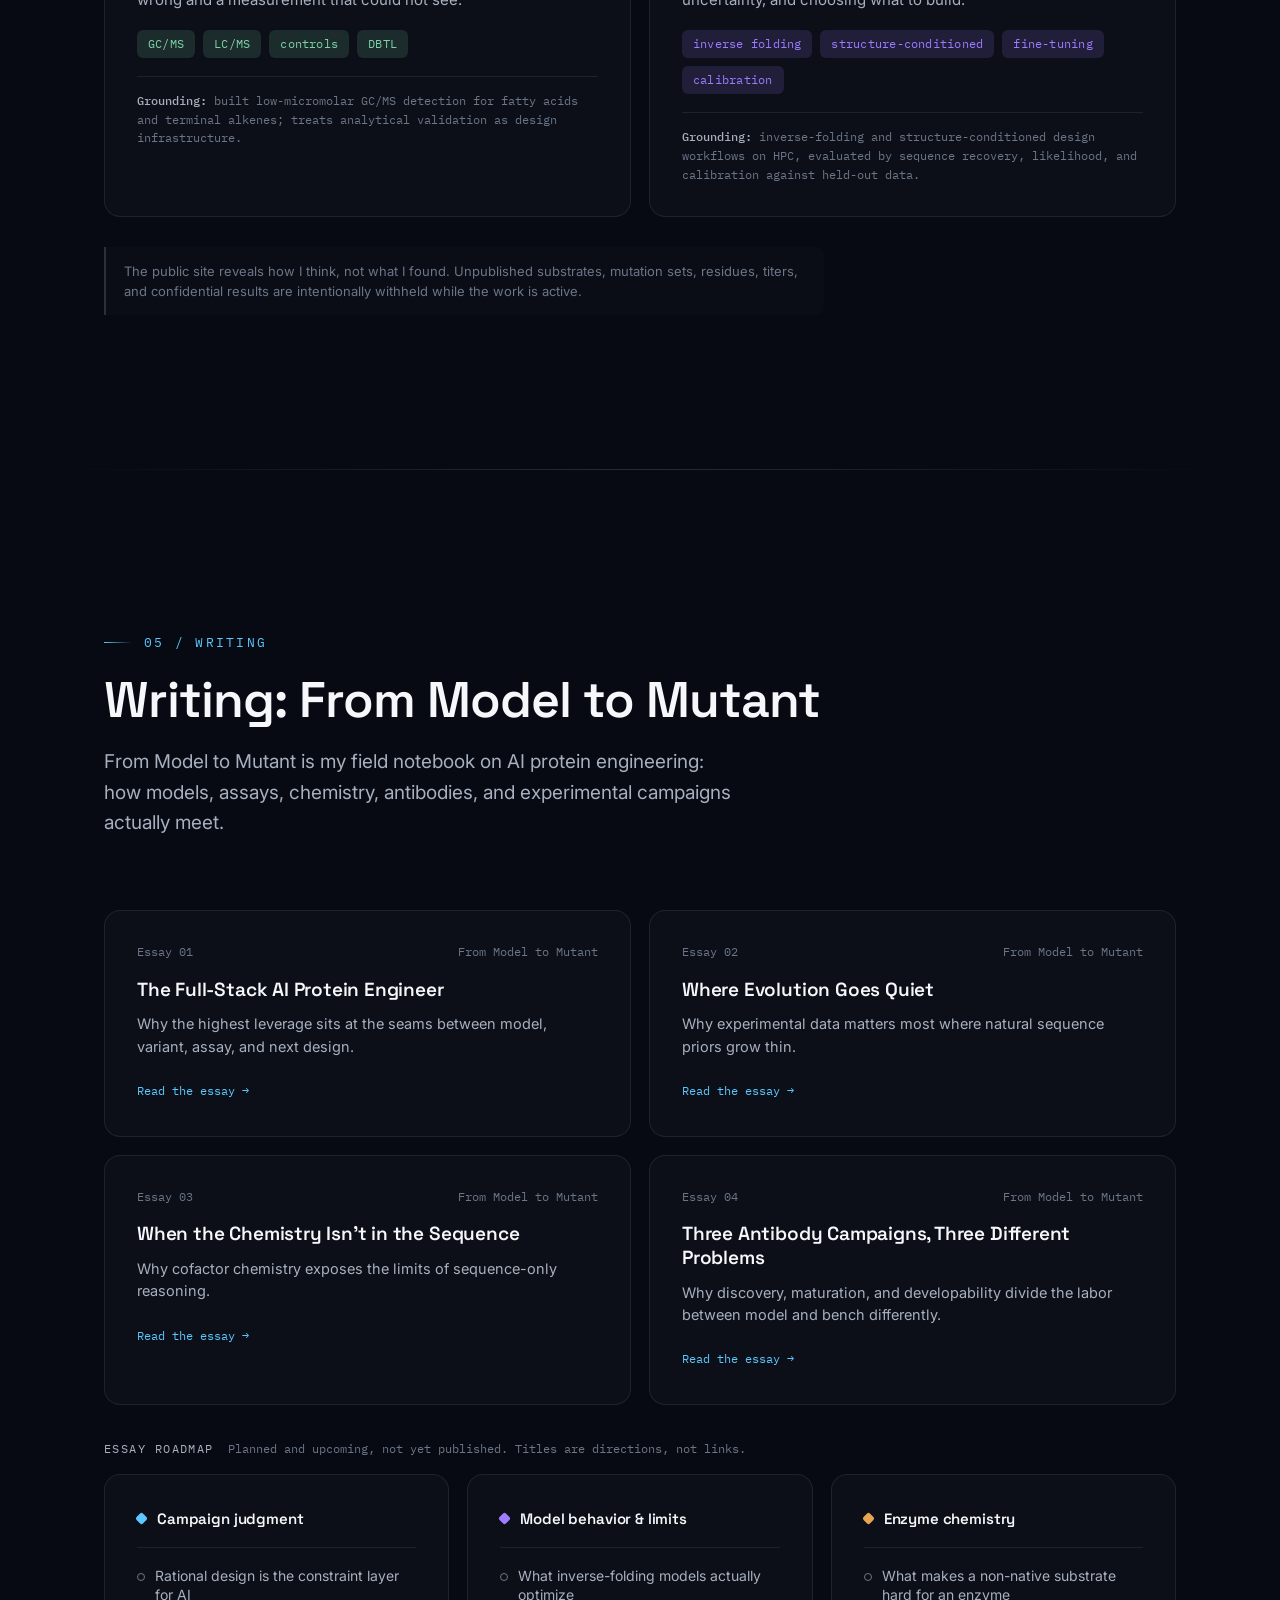
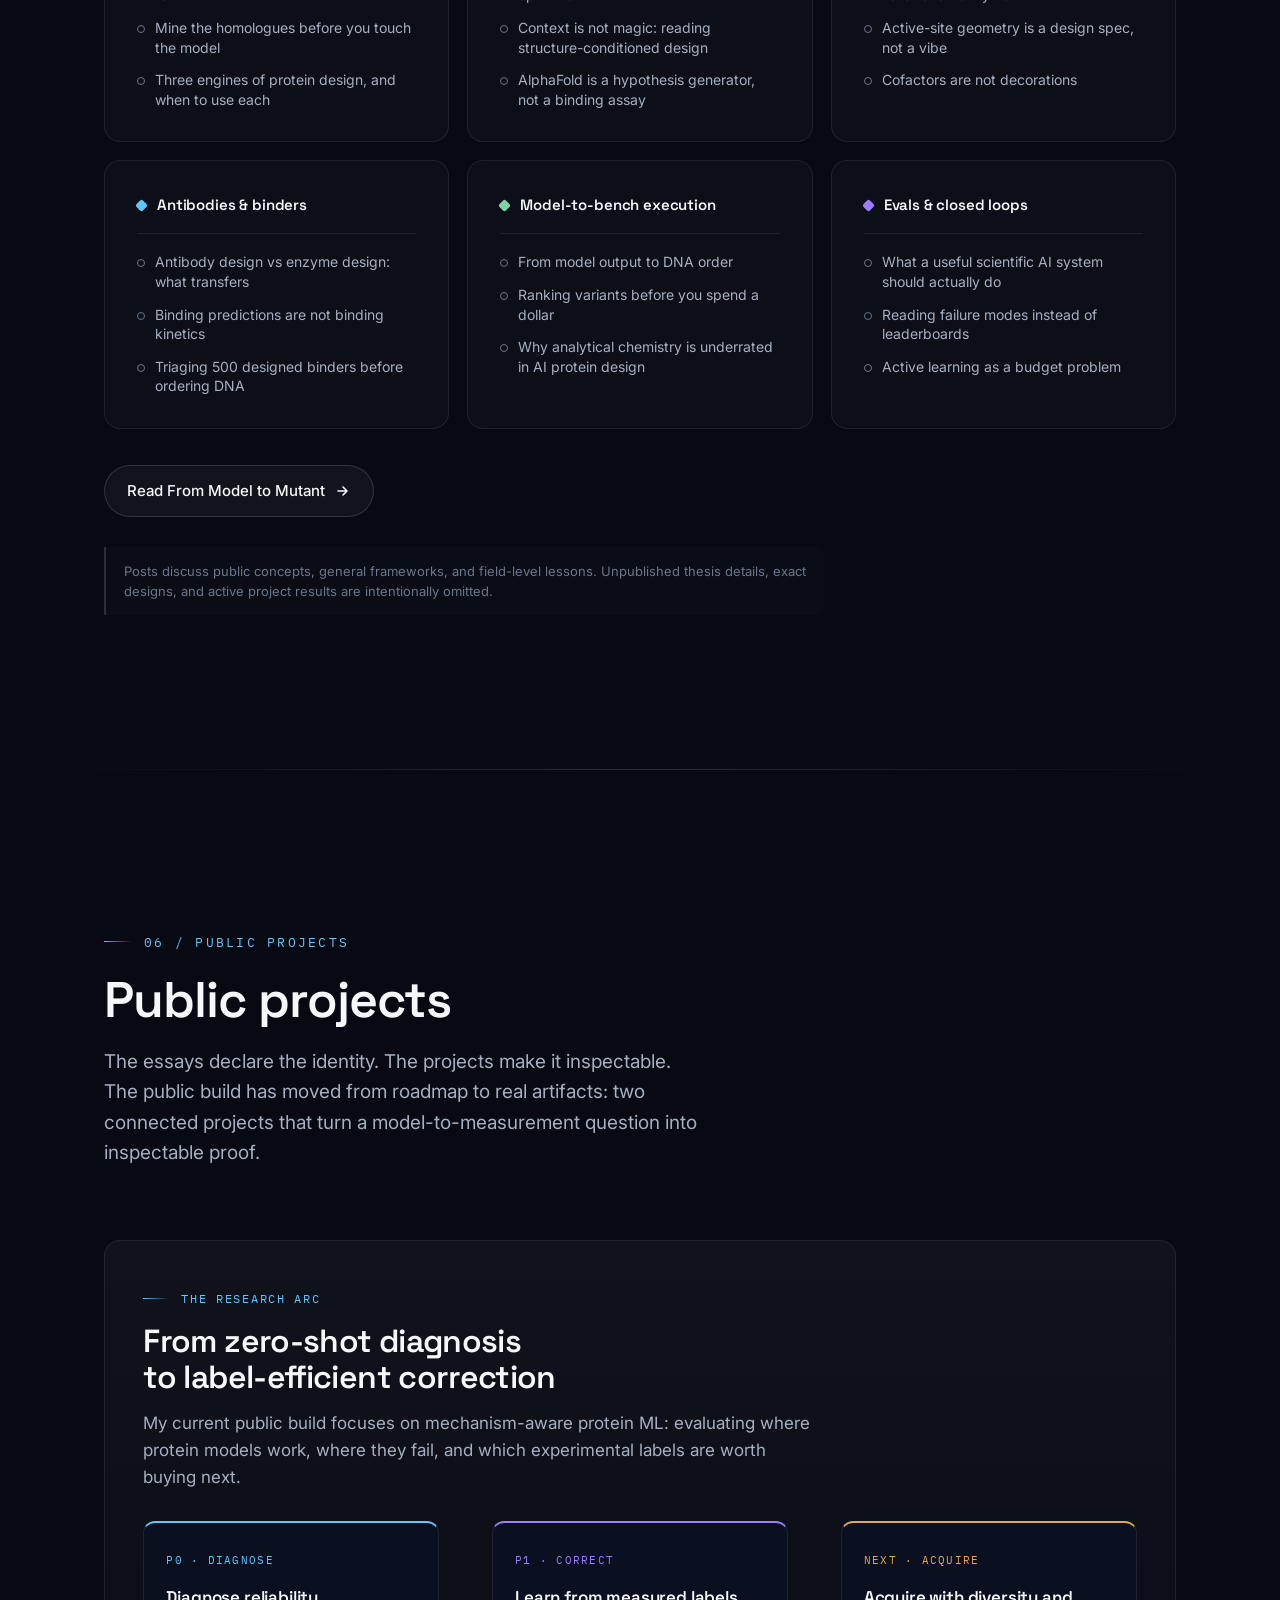
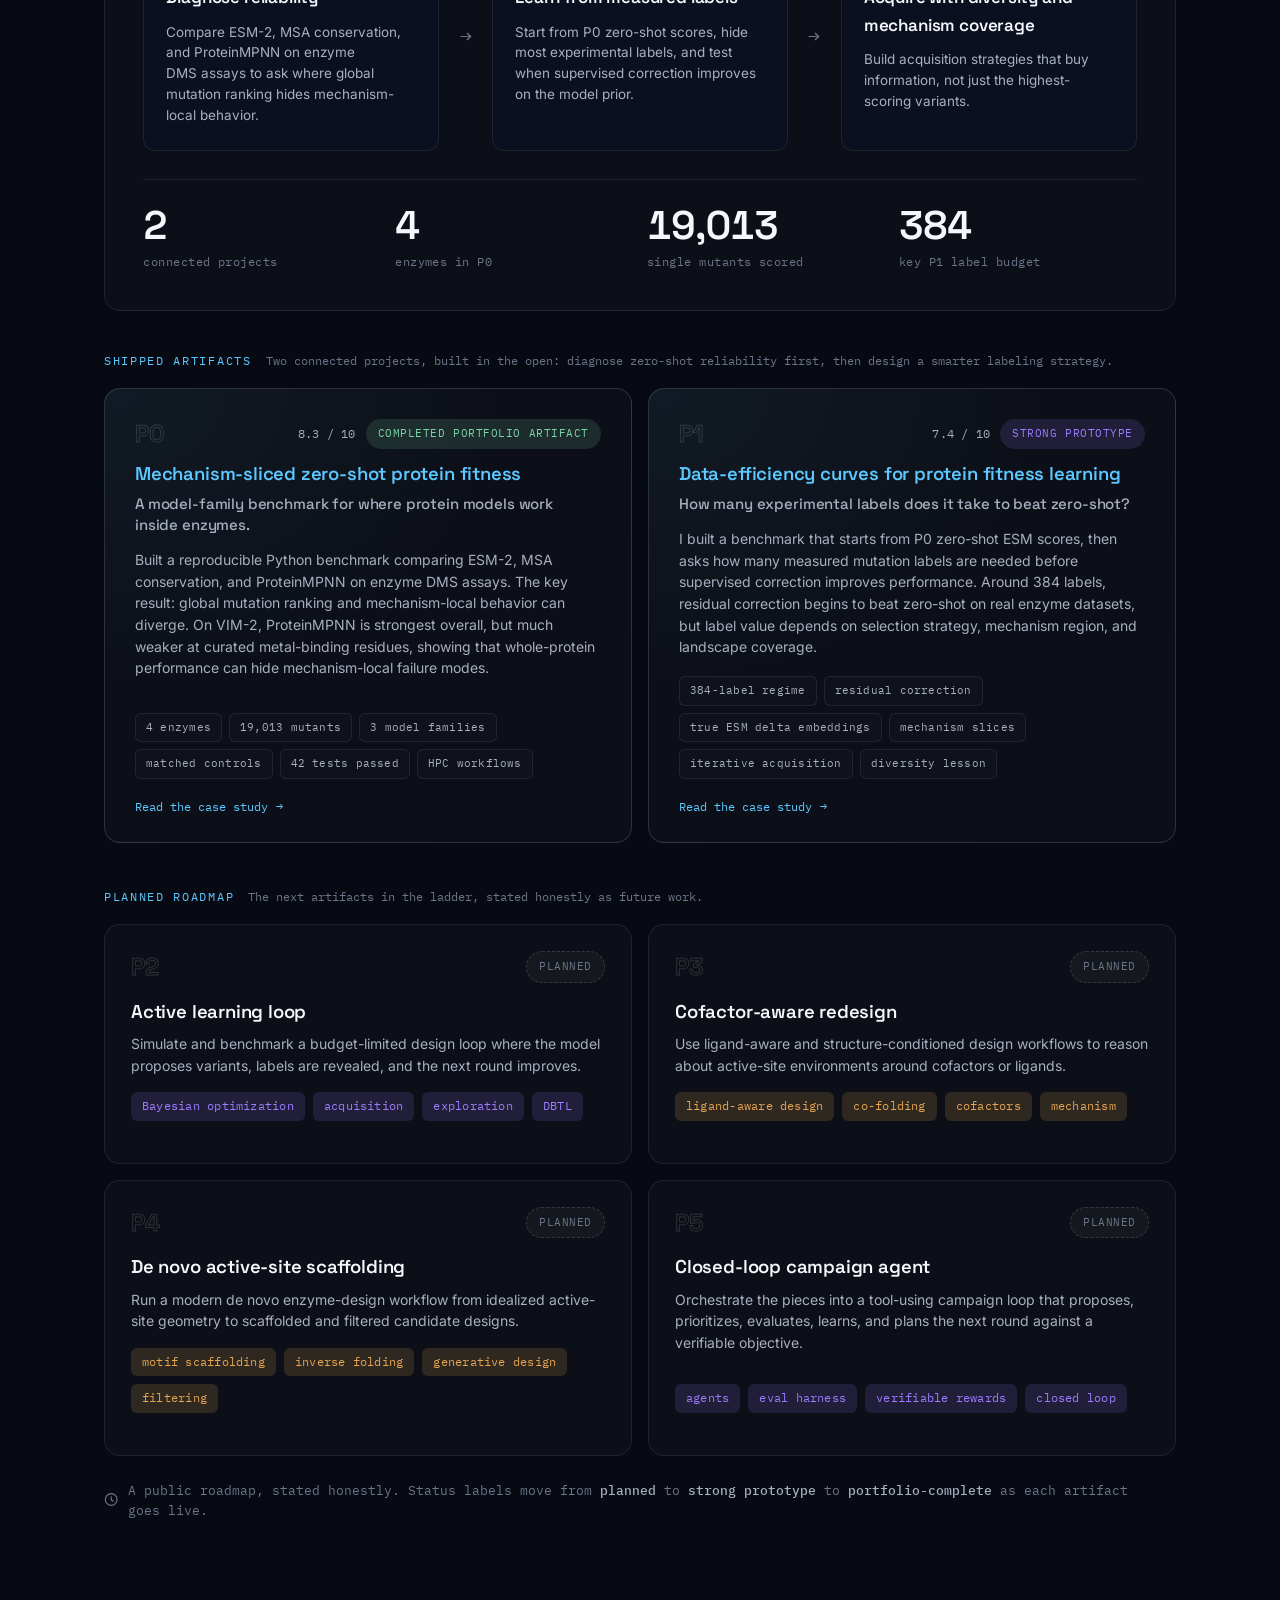
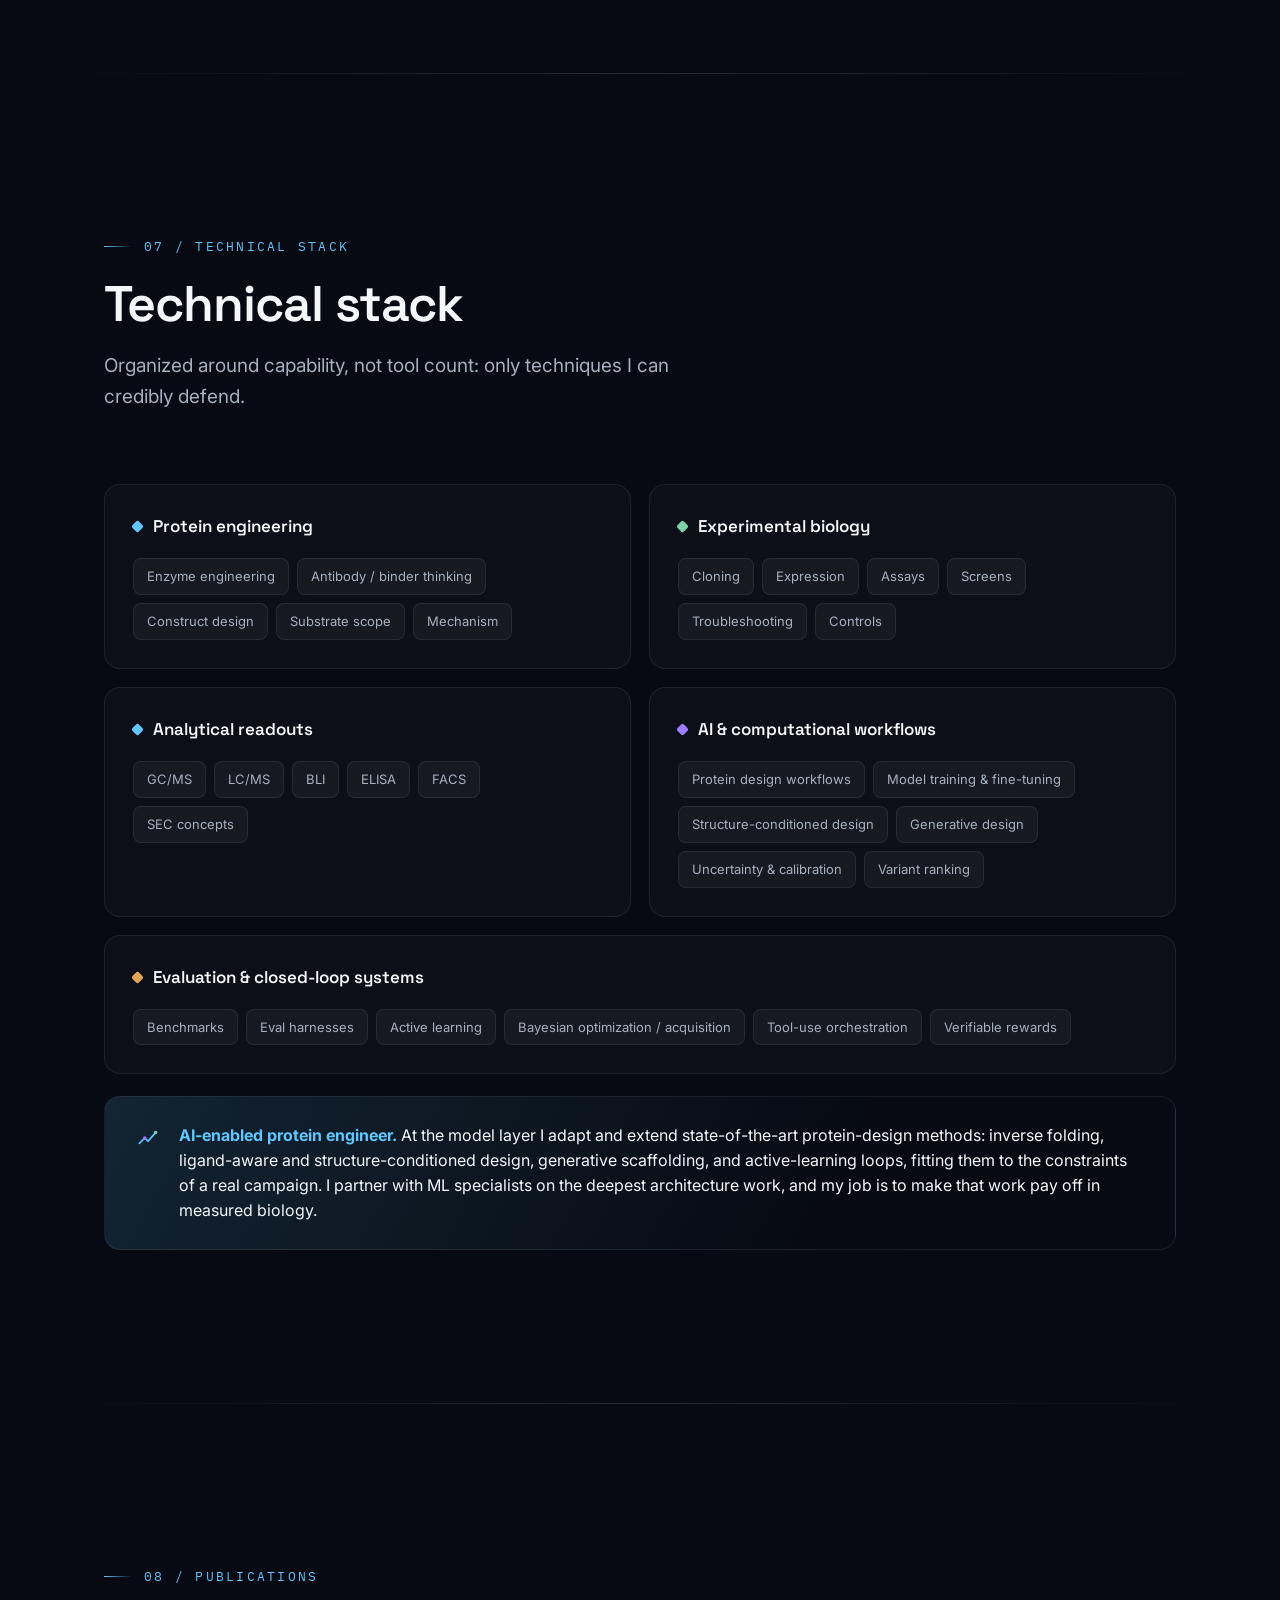
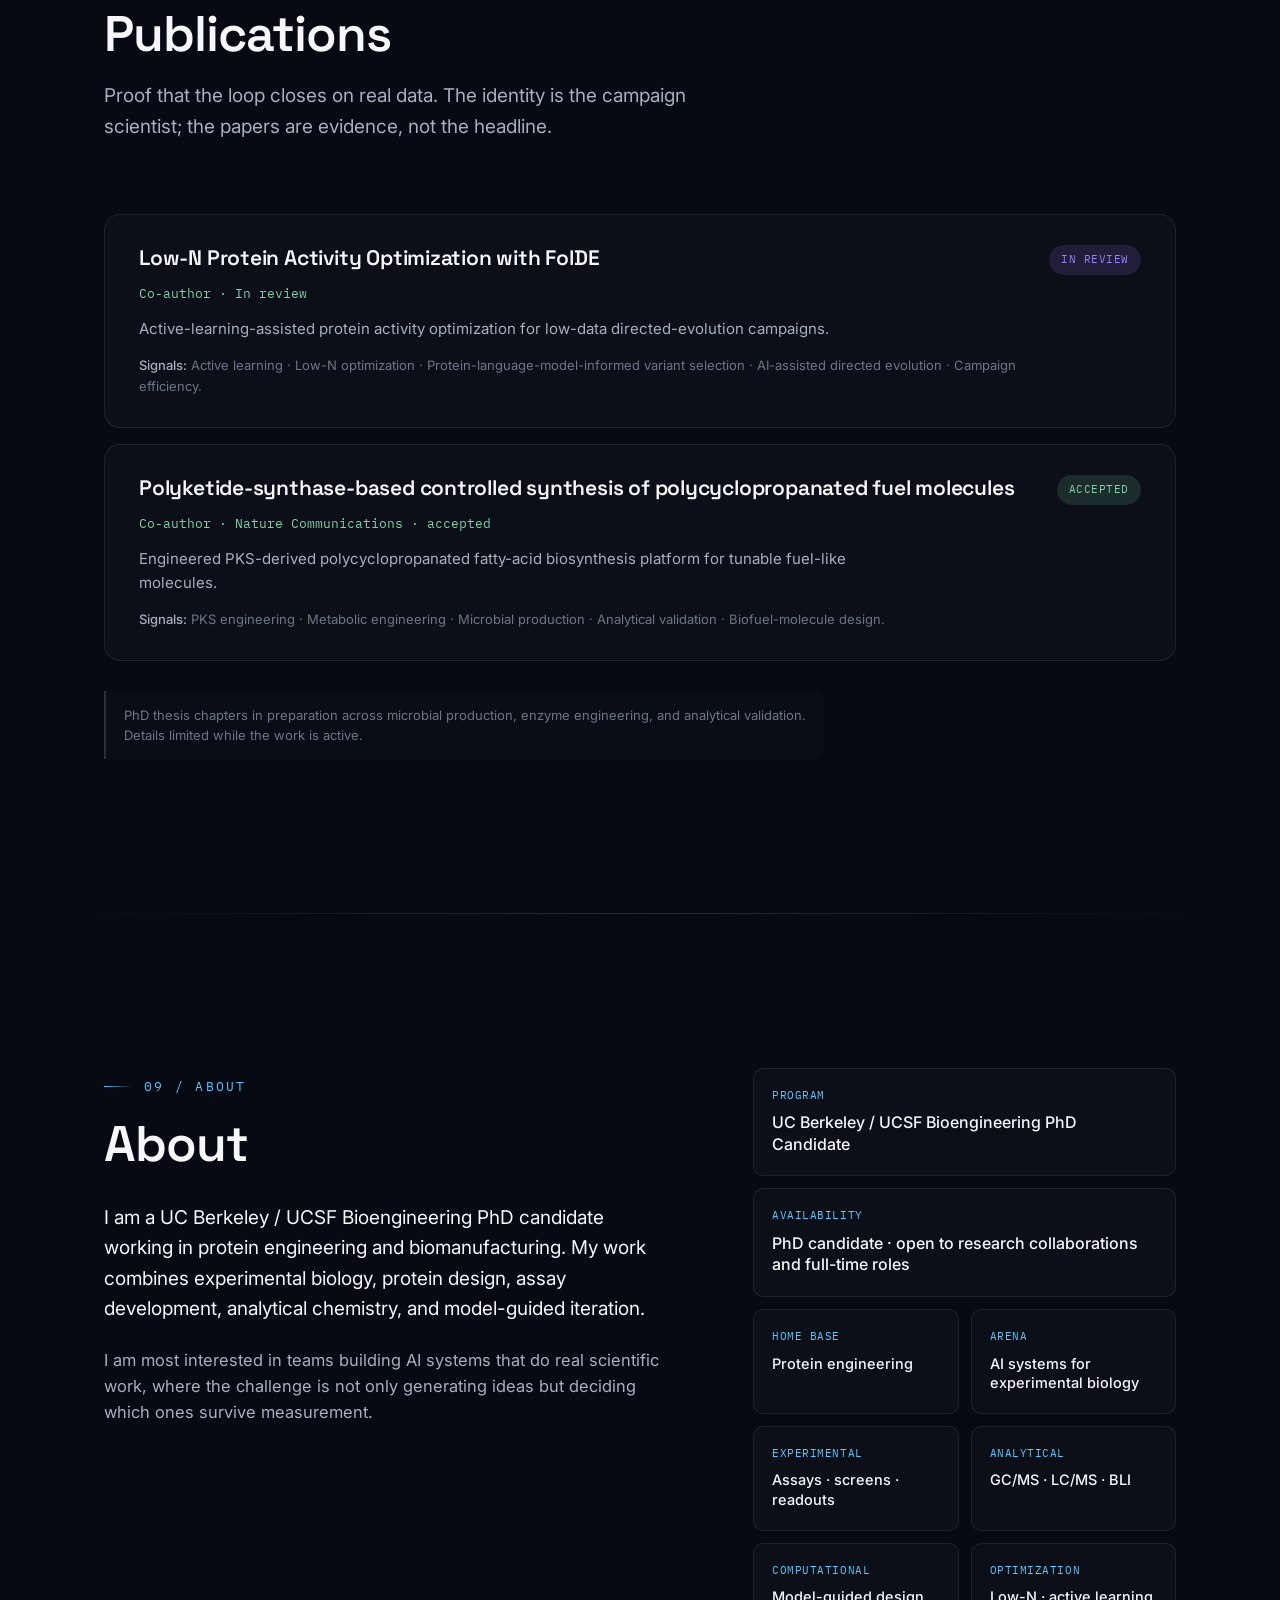
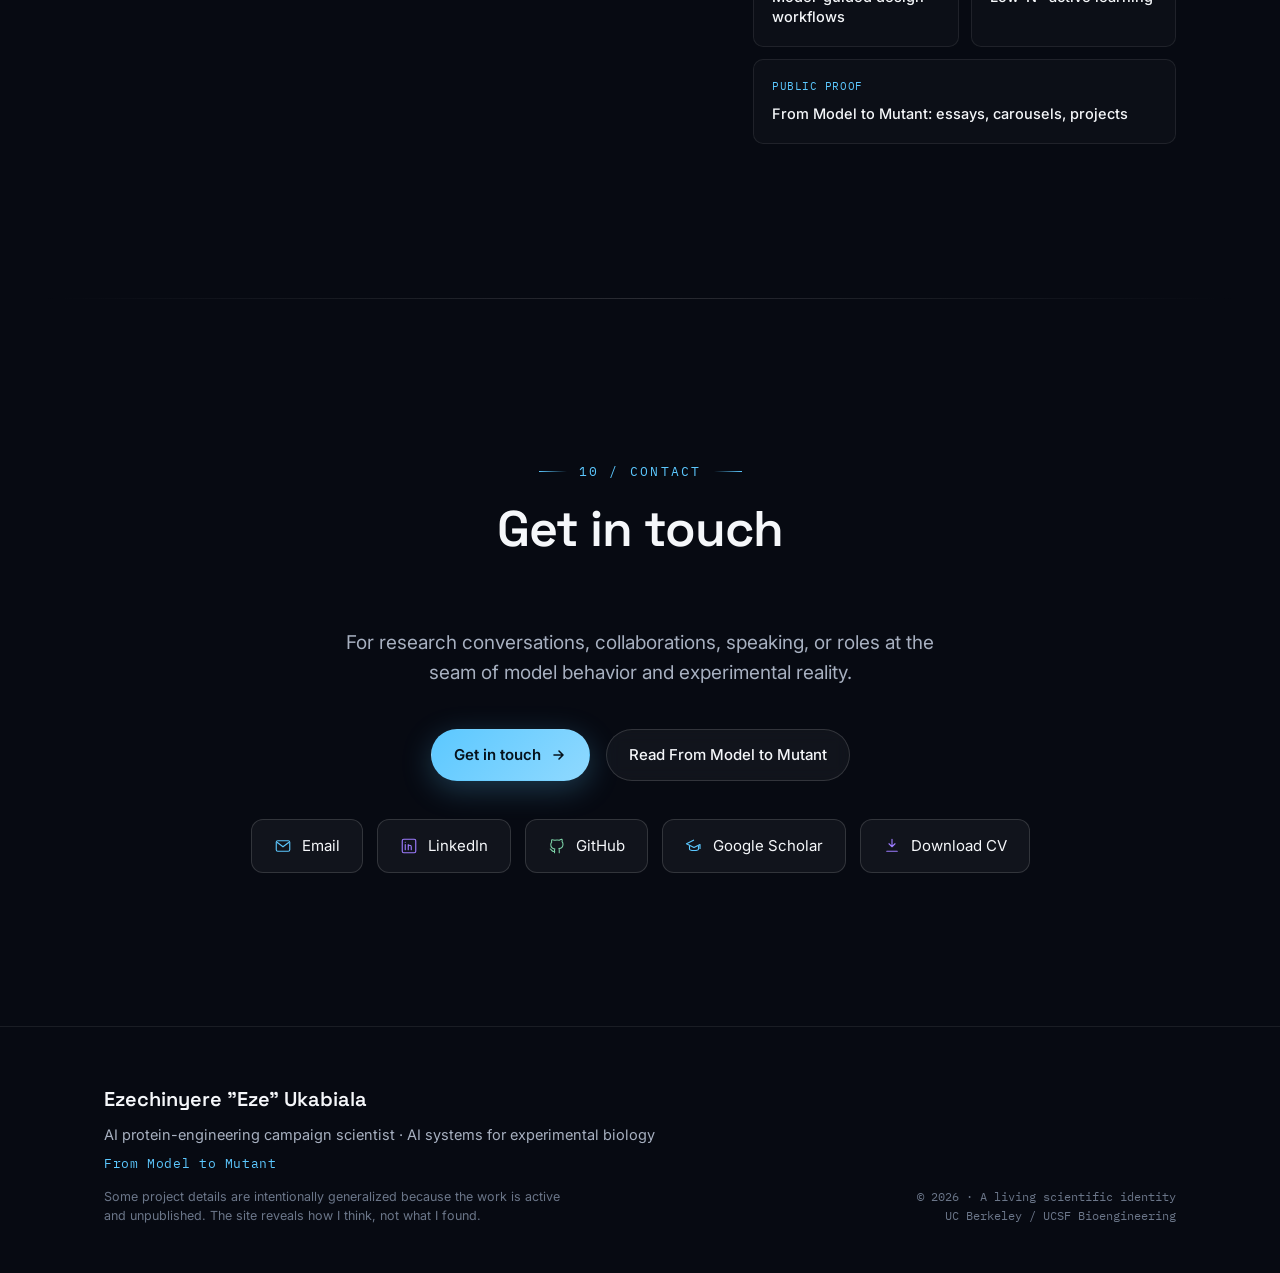
==== commit b1cd5907: "Publish deploy 4 portfolio update" ====
--- a/index.html
+++ b/index.html
@@ -427,34 +427,41 @@
     <div class="section-head reveal">
       <div class="eyebrow">06 / Public projects</div>
       <h2 class="section-title">Public projects</h2>
-      <p class="section-intro">The essays declare the identity. The projects make it inspectable. The public build has moved from roadmap to real artifacts: two connected projects that turn a model-to-bench question into inspectable proof. One artifact sits above the ladder.</p>
-    </div>
-
-    <article class="keystone reveal" id="keystone">
-      <div class="keystone-body">
-        <div class="keystone-top">
-          <span class="keystone-label">Keystone artifact</span>
-          <span class="ks-status"><span class="ks-status-dot"></span>Building in the open</span>
-        </div>
-        <h3>The loop, closed</h3>
-        <p class="keystone-lead">One end-to-end artifact: a model prediction wired to a real, measured wet-lab readout on a public or proxy system. It is the single proof that serves every reading of this site at once, and it is being built in the open.</p>
-        <div class="keystone-chain">
-          <span class="kc">Model prediction</span><span class="kc-arrow">&rarr;</span>
-          <span class="kc">Variant set</span><span class="kc-arrow">&rarr;</span>
-          <span class="kc">Assay</span><span class="kc-arrow">&rarr;</span>
-          <span class="kc">Measured readout</span><span class="kc-arrow">&rarr;</span>
-          <span class="kc kc-loop">Calibration</span>
-        </div>
-        <div class="keystone-serves">
-          <div class="ks-serve"><span class="ks-dot" style="background:var(--amber)"></span><b>Experimental biology for AI</b>measured feedback the next round can use.</div>
-          <div class="ks-serve"><span class="ks-dot" style="background:var(--violet)"></span><b>Life-science AI workflows</b>a validation and evaluation harness, not a leaderboard number.</div>
-          <div class="ks-serve"><span class="ks-dot" style="background:var(--cyan)"></span><b>AI protein engineering</b>a design-to-bench pass on a system anyone can inspect.</div>
-        </div>
-        <div class="keystone-note">What it proves, and where it breaks, reported honestly: a closed loop, not a demo.</div>
-      </div>
-    </article>
-
-    <p class="projects-summary reveal">My current public build focuses on mechanism-aware evaluation for protein language models. In P0, I built a four-enzyme zero-shot fitness benchmark showing that ESM-2 scale improves global mutation ranking, while mechanism-local claims require careful residue-slice controls. In P1, I extended that benchmark into a label-efficiency study that asks how many experimental fitness measurements are needed to improve on zero-shot predictions, and which labels are most valuable to measure next.</p>
+      <p class="section-intro">The essays declare the identity. The projects make it inspectable. The public build has moved from roadmap to real artifacts: two connected projects that turn a model-to-measurement question into inspectable proof.</p>
+    </div>
+
+    <div class="arc reveal" id="arc">
+      <div class="arc-head">
+        <div class="arc-kicker">The research arc</div>
+        <h3>From zero-shot diagnosis to label-efficient correction</h3>
+        <p>My current public build focuses on mechanism-aware protein ML: evaluating where protein models work, where they fail, and which experimental labels are worth buying next.</p>
+      </div>
+      <div class="arc-flow">
+        <div class="arc-node an-cyan">
+          <span class="arc-tag">P0 &middot; Diagnose</span>
+          <h4>Diagnose reliability</h4>
+          <p>Compare ESM-2, MSA conservation, and ProteinMPNN on enzyme DMS assays to ask where global mutation ranking hides mechanism-local behavior.</p>
+        </div>
+        <div class="arc-arrow">&rarr;</div>
+        <div class="arc-node an-violet">
+          <span class="arc-tag">P1 &middot; Correct</span>
+          <h4>Learn from measured labels</h4>
+          <p>Start from P0 zero-shot scores, hide most experimental labels, and test when supervised correction improves on the model prior.</p>
+        </div>
+        <div class="arc-arrow">&rarr;</div>
+        <div class="arc-node an-amber">
+          <span class="arc-tag">Next &middot; Acquire</span>
+          <h4>Acquire with diversity and mechanism coverage</h4>
+          <p>Build acquisition strategies that buy information, not just the highest-scoring variants.</p>
+        </div>
+      </div>
+      <div class="evidence-strip">
+        <div class="ev"><span class="ev-num">2</span><span class="ev-label">connected projects</span></div>
+        <div class="ev"><span class="ev-num">4</span><span class="ev-label">enzymes in P0</span></div>
+        <div class="ev"><span class="ev-num">19,013</span><span class="ev-label">single mutants scored</span></div>
+        <div class="ev"><span class="ev-num">384</span><span class="ev-label">key P1 label budget</span></div>
+      </div>
+    </div>
 
     <div class="tier-head reveal">
       <span class="tier-kicker">Shipped artifacts</span>
@@ -462,11 +469,11 @@
     </div>
     <div class="artifact-row">
       <a class="rm-card featured reveal rm-link" href="projects/p0-zero-shot-fitness.html">
-        <div class="rm-top"><span class="rm-code">P0</span><span class="rm-badges"><span class="rm-rating">8.3 / 10</span><span class="pub-status status-shipped">Portfolio-complete v1</span></span></div>
-        <h3>Mechanism-sliced zero-shot fitness</h3>
-        <p class="rm-sub">A four-enzyme biological failure-mode audit for protein language models.</p>
-        <p class="rm-copy">I built a reproducible Python benchmark that scores enzyme DMS mutations with ESM-2 and asks where inside enzymes the model works. Across TEM-1, VIM-2, AMIE, and beta-glucosidase, ESM-2 35M improves global mutation ranking, but mechanism-slice effects are enzyme-specific and require matched controls.</p>
-        <div class="echips"><span class="echip">4 enzymes</span><span class="echip">19,013 mutants</span><span class="echip">ESM-2 8M &rarr; 35M</span><span class="echip">matched nulls</span><span class="echip">Savio GPU runs</span><span class="echip">CLI · tests · CSV · JSON · SVG</span></div>
+        <div class="rm-top"><span class="rm-code">P0</span><span class="rm-badges"><span class="rm-rating">8.3 / 10</span><span class="pub-status status-shipped">Completed portfolio artifact</span></span></div>
+        <h3>Mechanism-sliced zero-shot protein fitness</h3>
+        <p class="rm-sub">A model-family benchmark for where protein models work inside enzymes.</p>
+        <p class="rm-copy">Built a reproducible Python benchmark comparing ESM-2, MSA conservation, and ProteinMPNN on enzyme DMS assays. The key result: global mutation ranking and mechanism-local behavior can diverge. On VIM-2, ProteinMPNN is strongest overall, but much weaker at curated metal-binding residues, showing that whole-protein performance can hide mechanism-local failure modes.</p>
+        <div class="echips"><span class="echip">4 enzymes</span><span class="echip">19,013 mutants</span><span class="echip">3 model families</span><span class="echip">matched controls</span><span class="echip">42 tests passed</span><span class="echip">HPC workflows</span></div>
         <span class="rm-cta">Read the case study <span class="arrow">&rarr;</span></span>
       </a>
       <a class="rm-card featured reveal d1 rm-link" href="projects/p1-data-efficiency.html">
@@ -479,39 +486,6 @@
       </a>
     </div>
 
-    <div class="arc reveal">
-      <div class="arc-head">
-        <div class="arc-kicker">The research arc</div>
-        <h3>From zero-shot diagnosis to label-efficient correction</h3>
-        <p>My current protein ML work asks a sequential question: first, where does the model deserve trust, and second, which experimental labels are worth buying to improve it?</p>
-      </div>
-      <div class="arc-flow">
-        <div class="arc-node an-cyan">
-          <span class="arc-tag">P0 · Diagnose</span>
-          <h4>Zero-shot diagnosis</h4>
-          <p>P0 scores mutations with ESM-2 and asks where inside enzymes the model works, where it fails, and which residue-zone claims survive matched controls.</p>
-        </div>
-        <div class="arc-arrow">&rarr;</div>
-        <div class="arc-node an-violet">
-          <span class="arc-tag">P1 · Correct</span>
-          <h4>Residual correction</h4>
-          <p>P1 hides most labels, trains correction models, and asks how many measured fitness values are needed before supervised learning improves on zero-shot prediction.</p>
-        </div>
-        <div class="arc-arrow">&rarr;</div>
-        <div class="arc-node an-amber">
-          <span class="arc-tag">Next · Acquire</span>
-          <h4>Mechanism-aware acquisition</h4>
-          <p>The next step is to decide which labels are worth buying when assay budget is finite, while preserving diversity and mechanism coverage.</p>
-        </div>
-      </div>
-      <div class="evidence-strip">
-        <div class="ev"><span class="ev-num">2</span><span class="ev-label">connected projects</span></div>
-        <div class="ev"><span class="ev-num">4</span><span class="ev-label">enzymes in P0</span></div>
-        <div class="ev"><span class="ev-num">19,013</span><span class="ev-label">single mutants scored</span></div>
-        <div class="ev"><span class="ev-num">384</span><span class="ev-label">key P1 label budget</span></div>
-      </div>
-    </div>
-
     <div class="tier-head reveal" style="margin-top:44px">
       <span class="tier-kicker">Planned roadmap</span>
       <span class="tier-note">The next artifacts in the ladder, stated honestly as future work.</span>
--- a/styles.css
+++ b/styles.css
@@ -1056,6 +1056,11 @@
 }
 @media (max-width: 720px) {
   body { font-size: 16px; }
+  .hero-grid, .hero-copy, .hero-visual { min-width: 0; }
+  .hero-copy, .hero-visual { width: 100%; max-width: 100%; }
+  .hero-visual { overflow: hidden; }
+  .hero-visual svg { overflow: hidden; }
+  .pill { max-width: 100%; white-space: normal; align-items: flex-start; }
   .work-grid { grid-template-columns: 1fr; }
   .articles { grid-template-columns: 1fr; }
   .lanes { grid-template-columns: 1fr; }
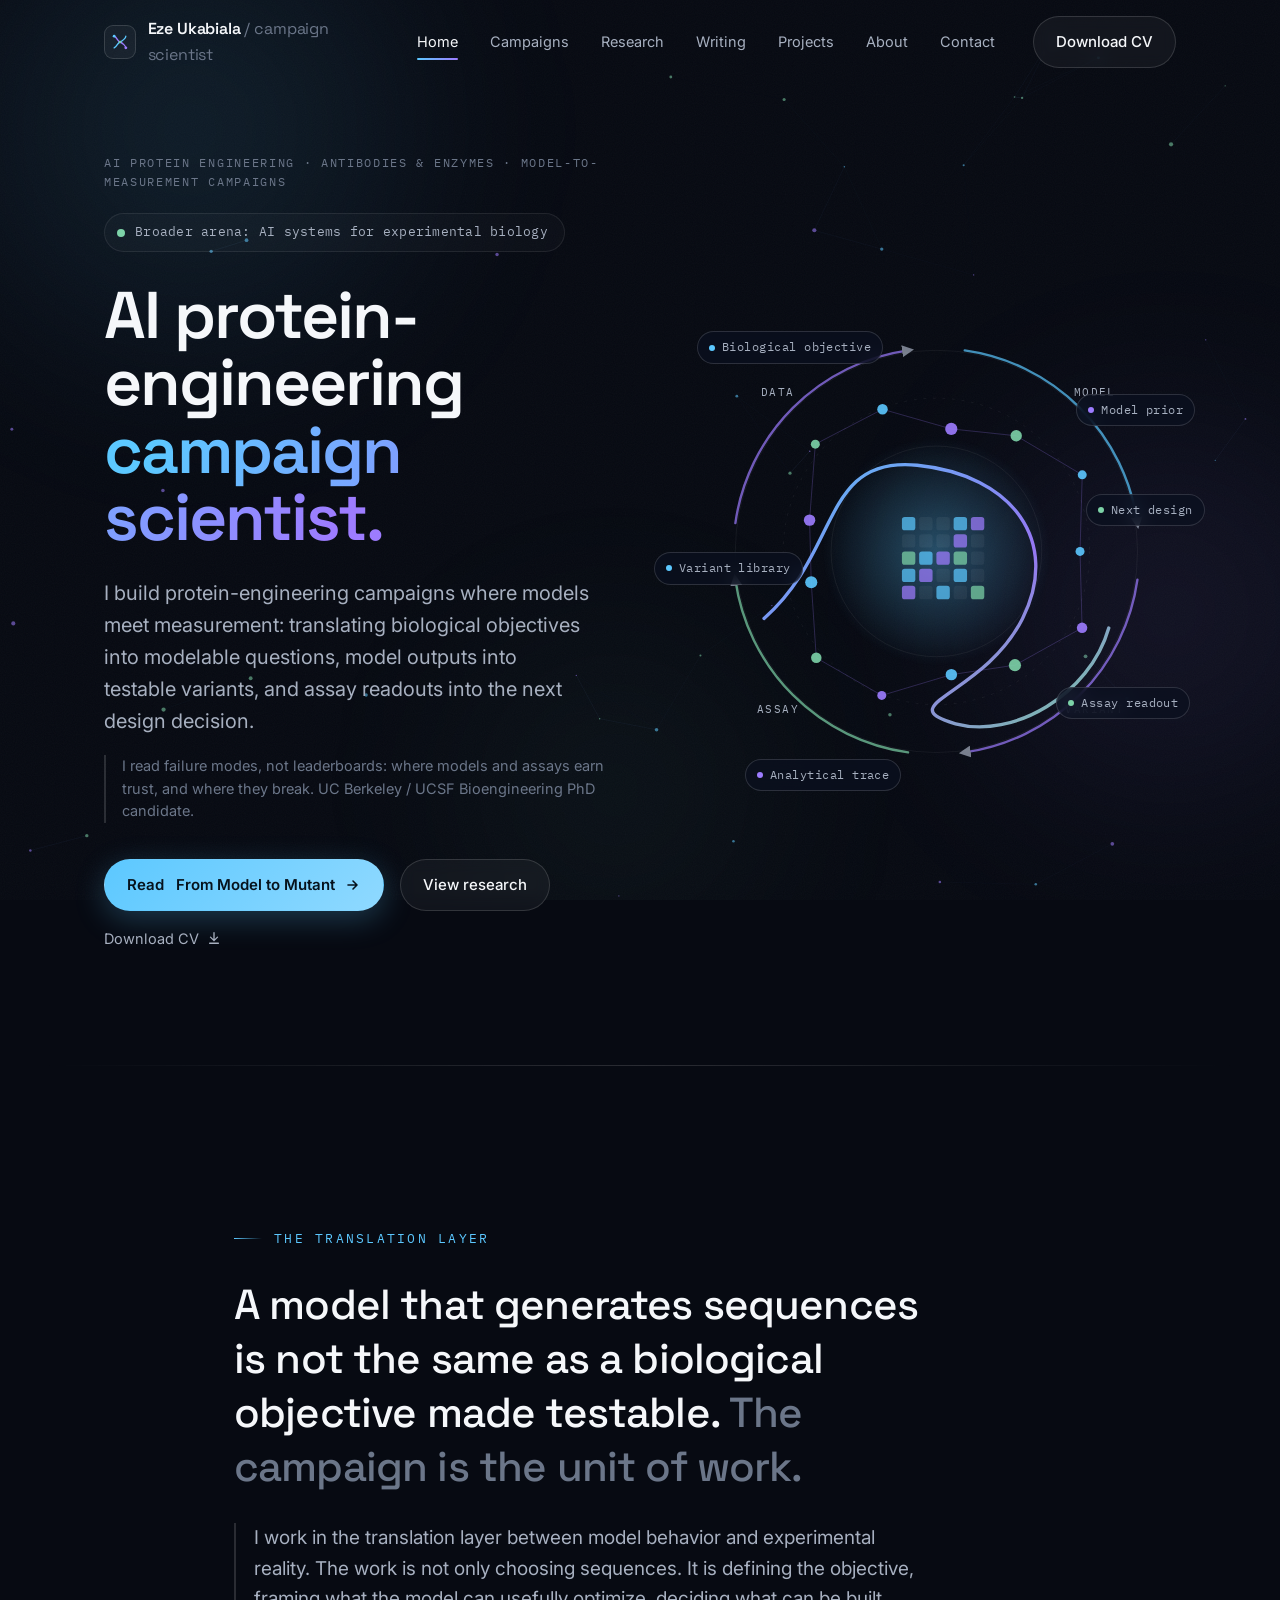
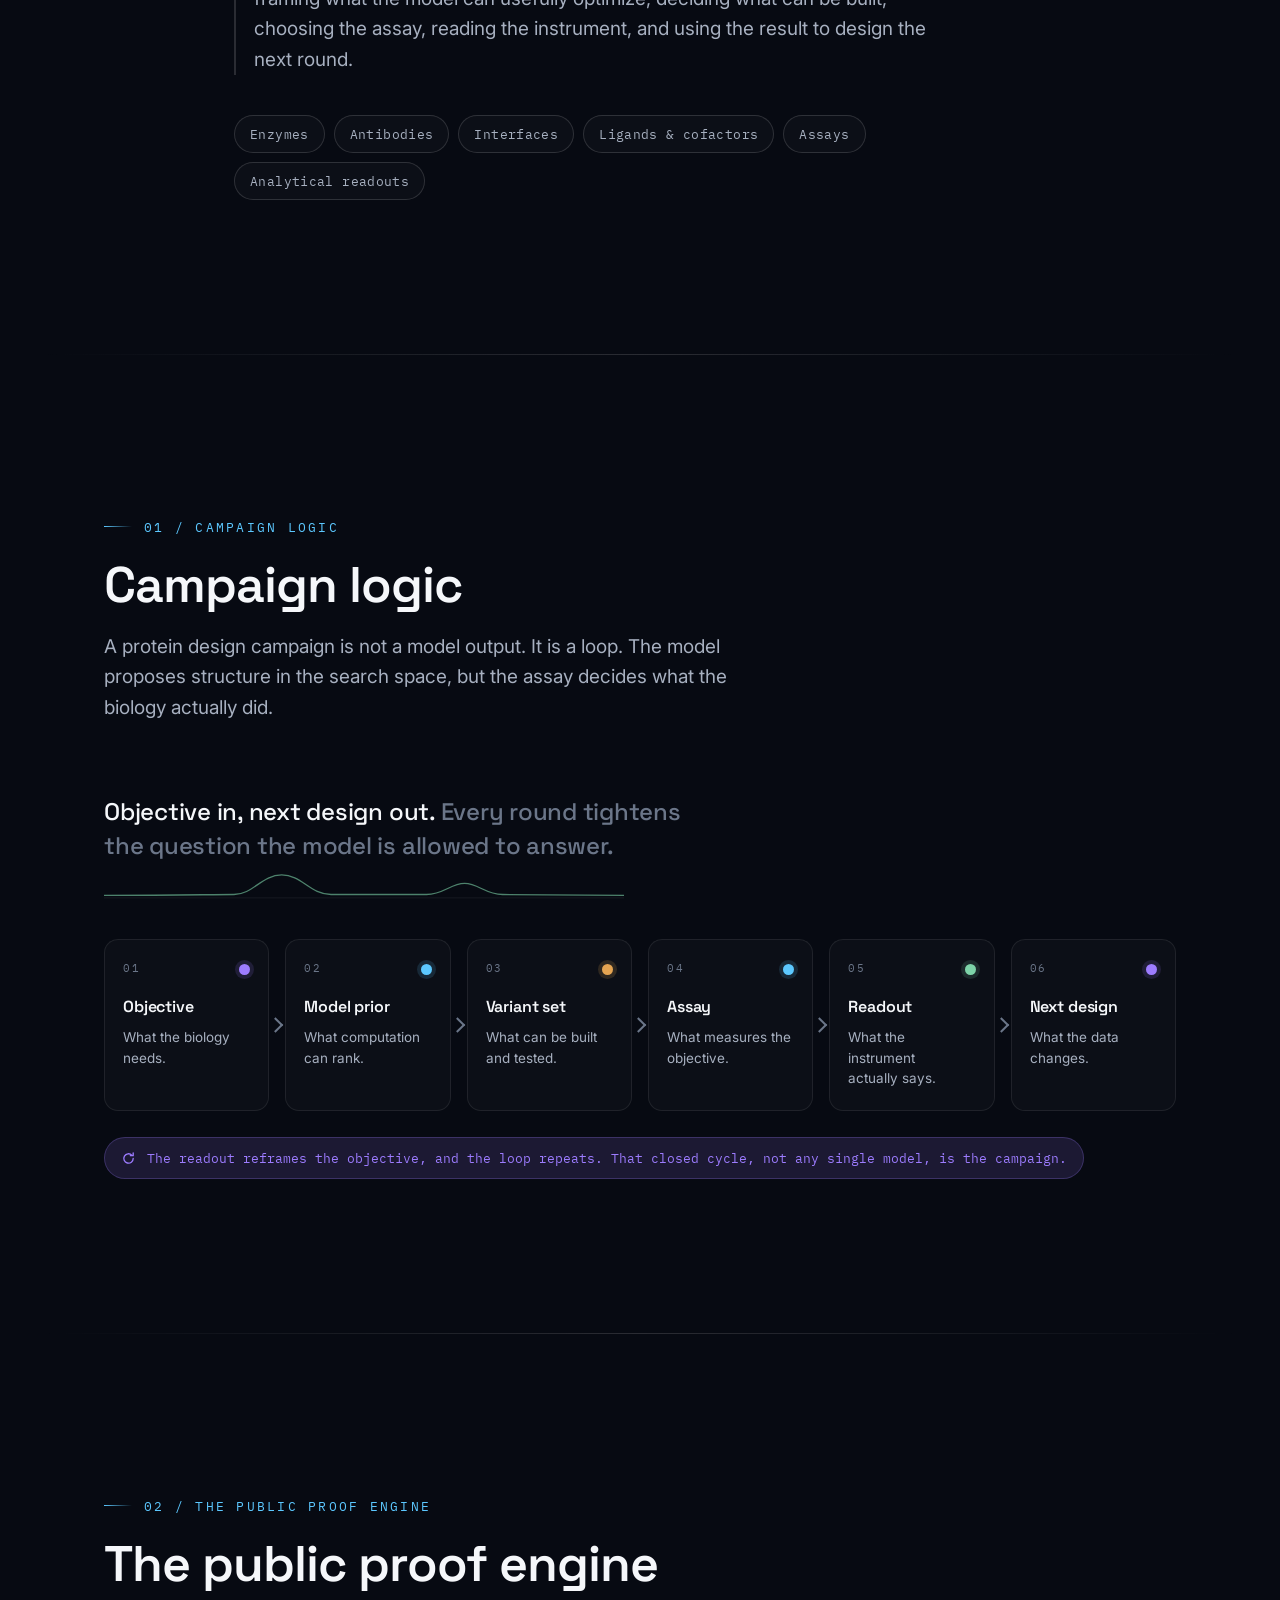
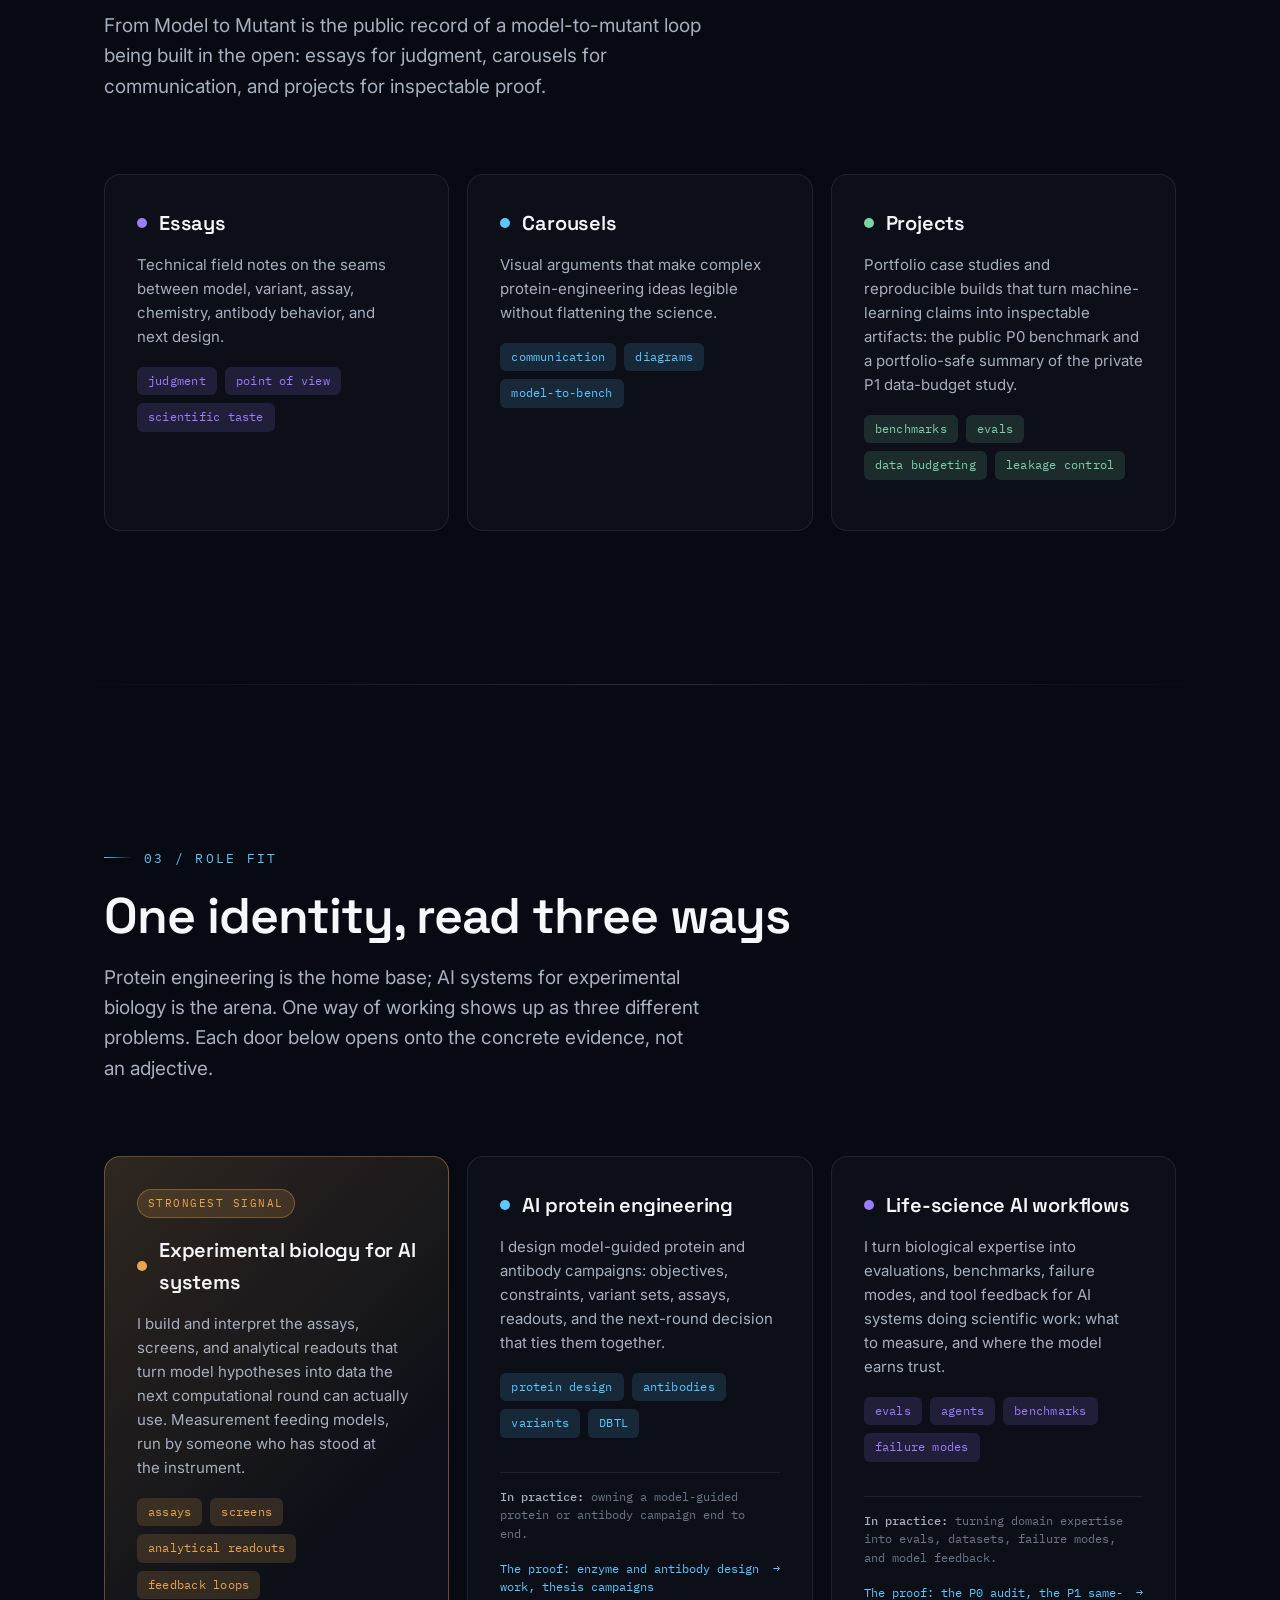
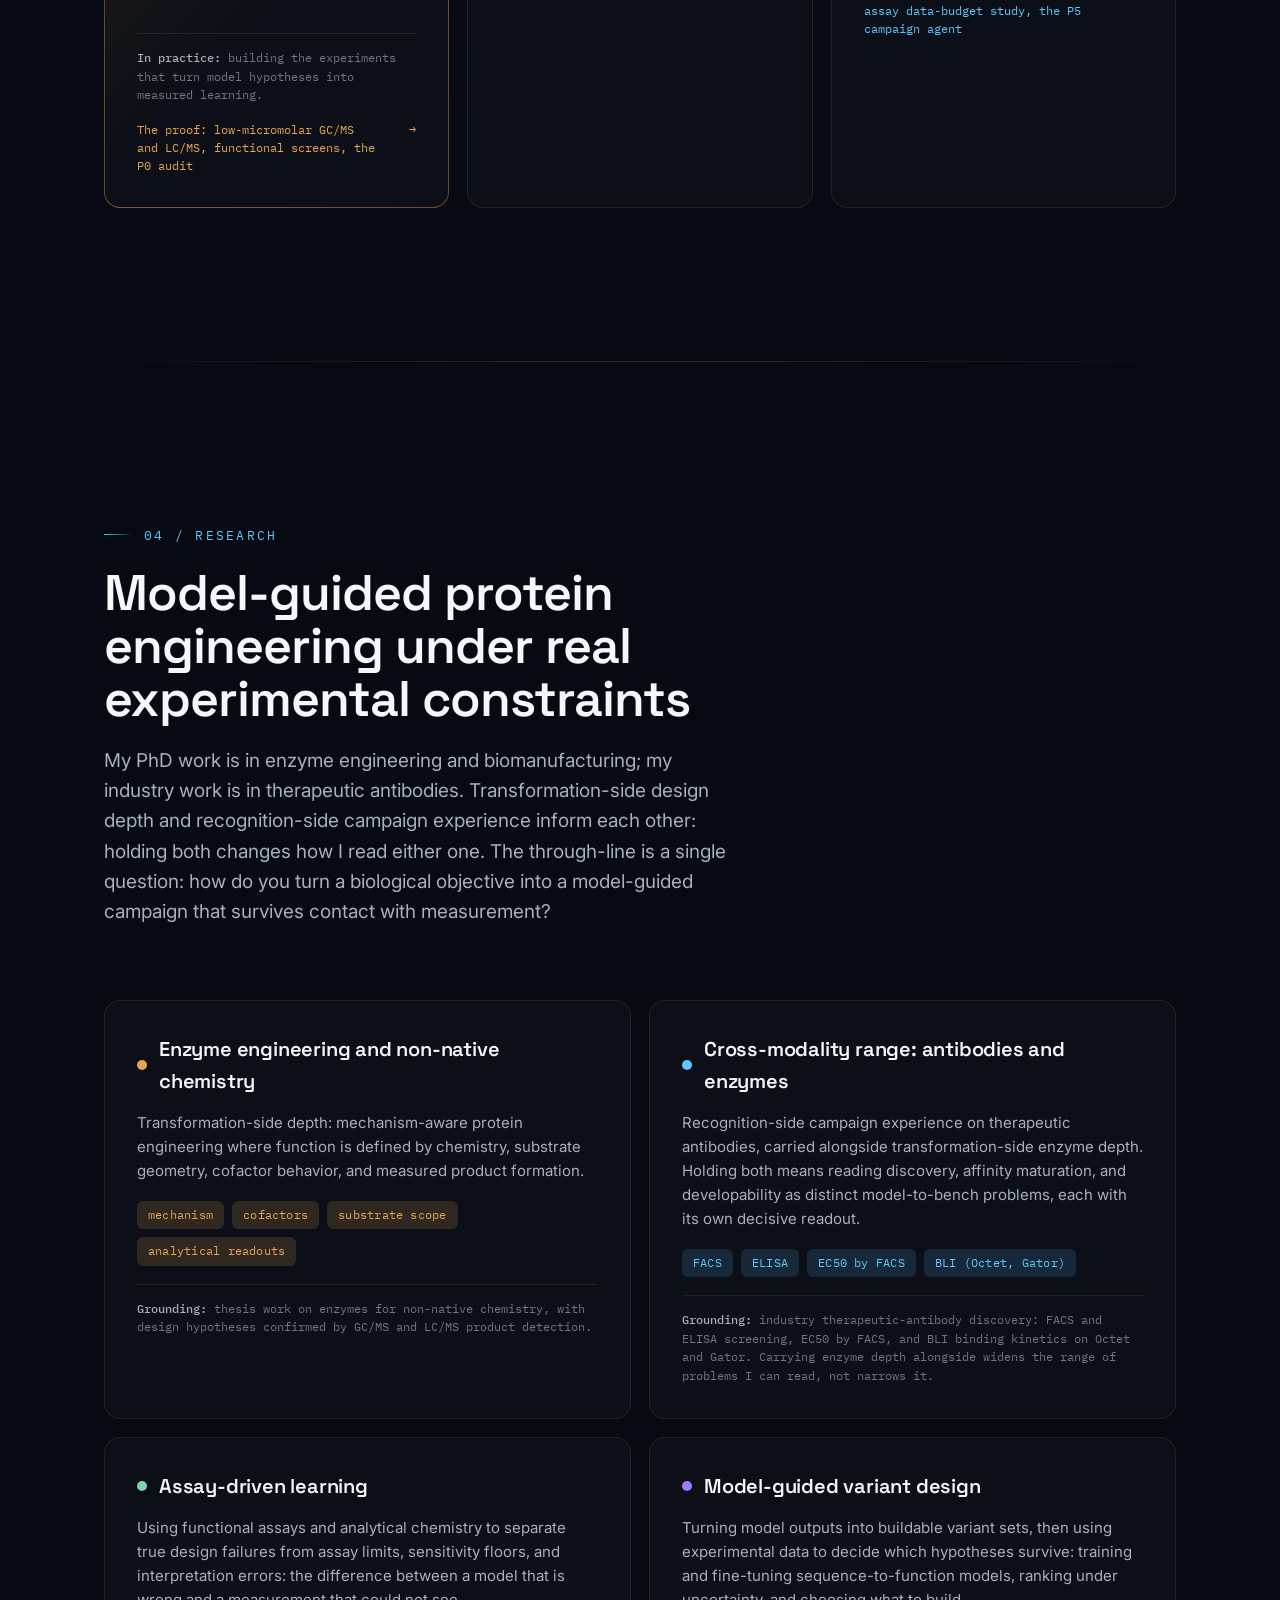
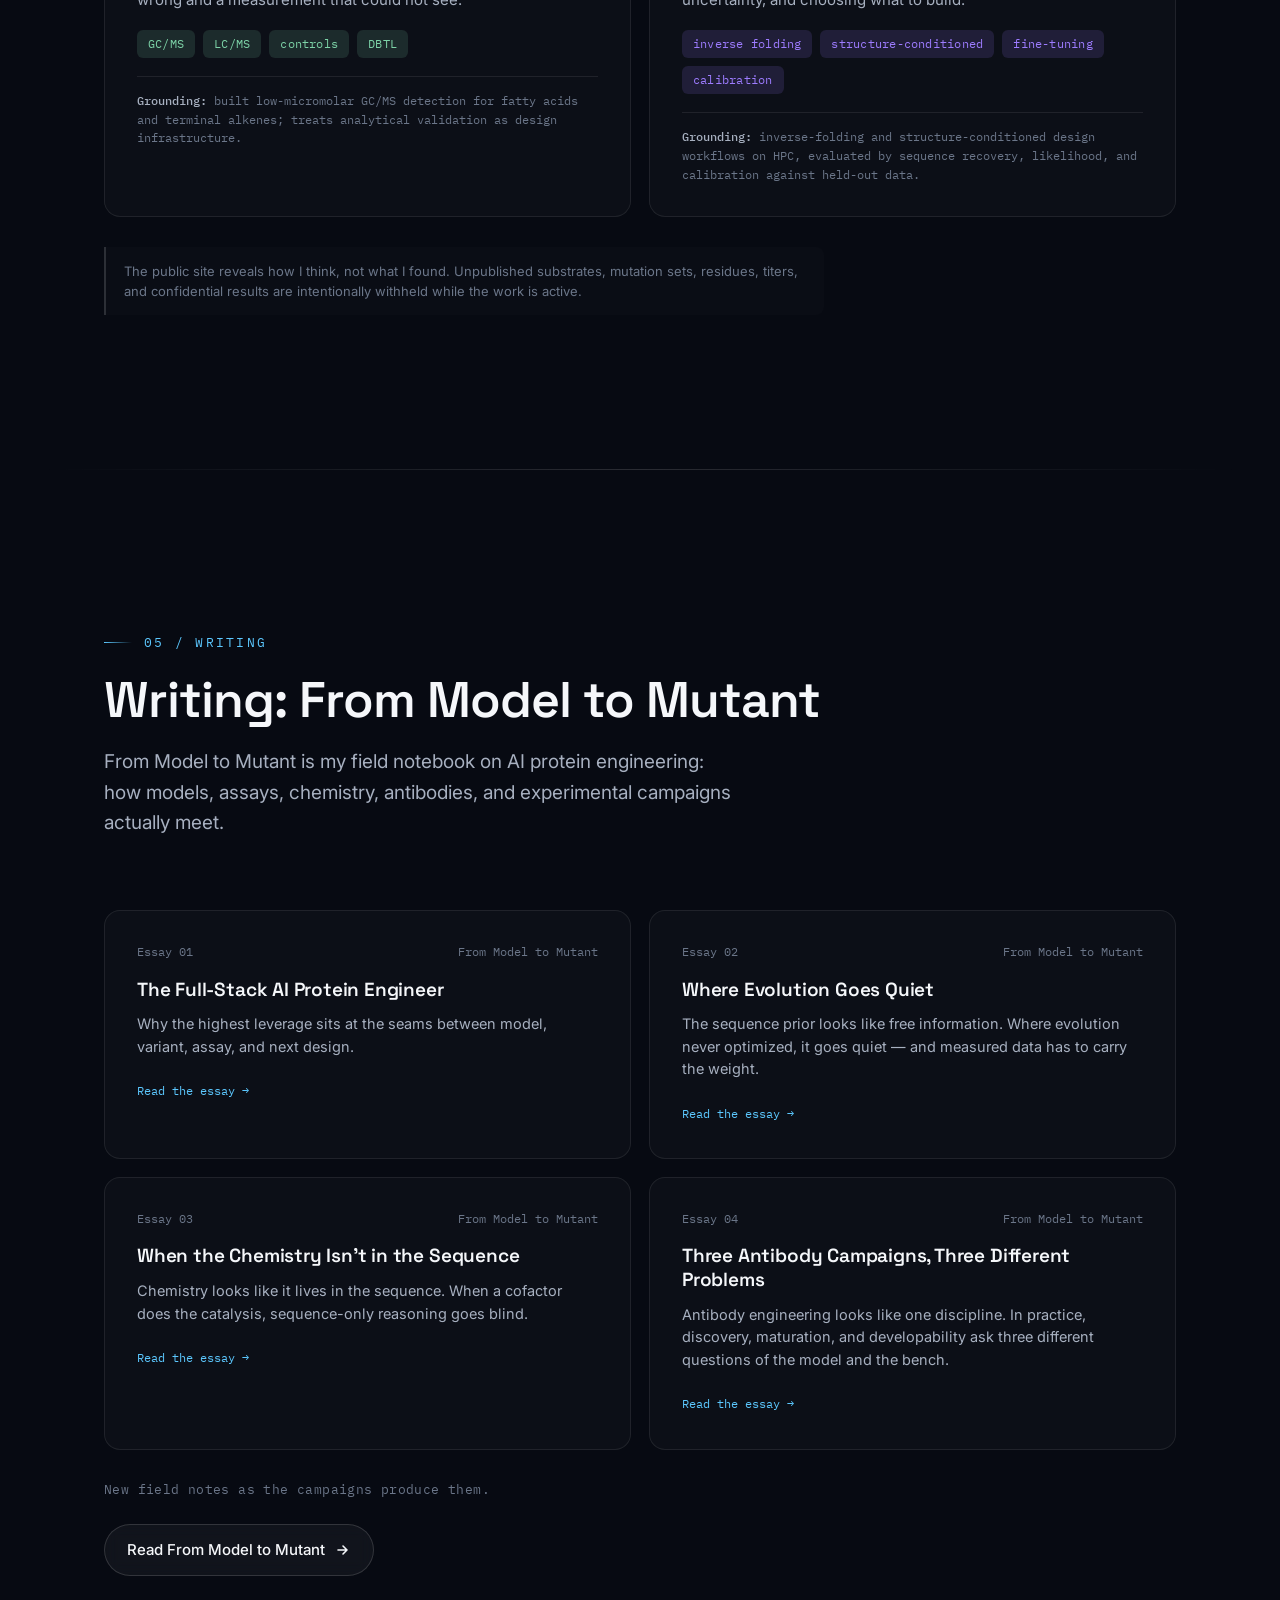
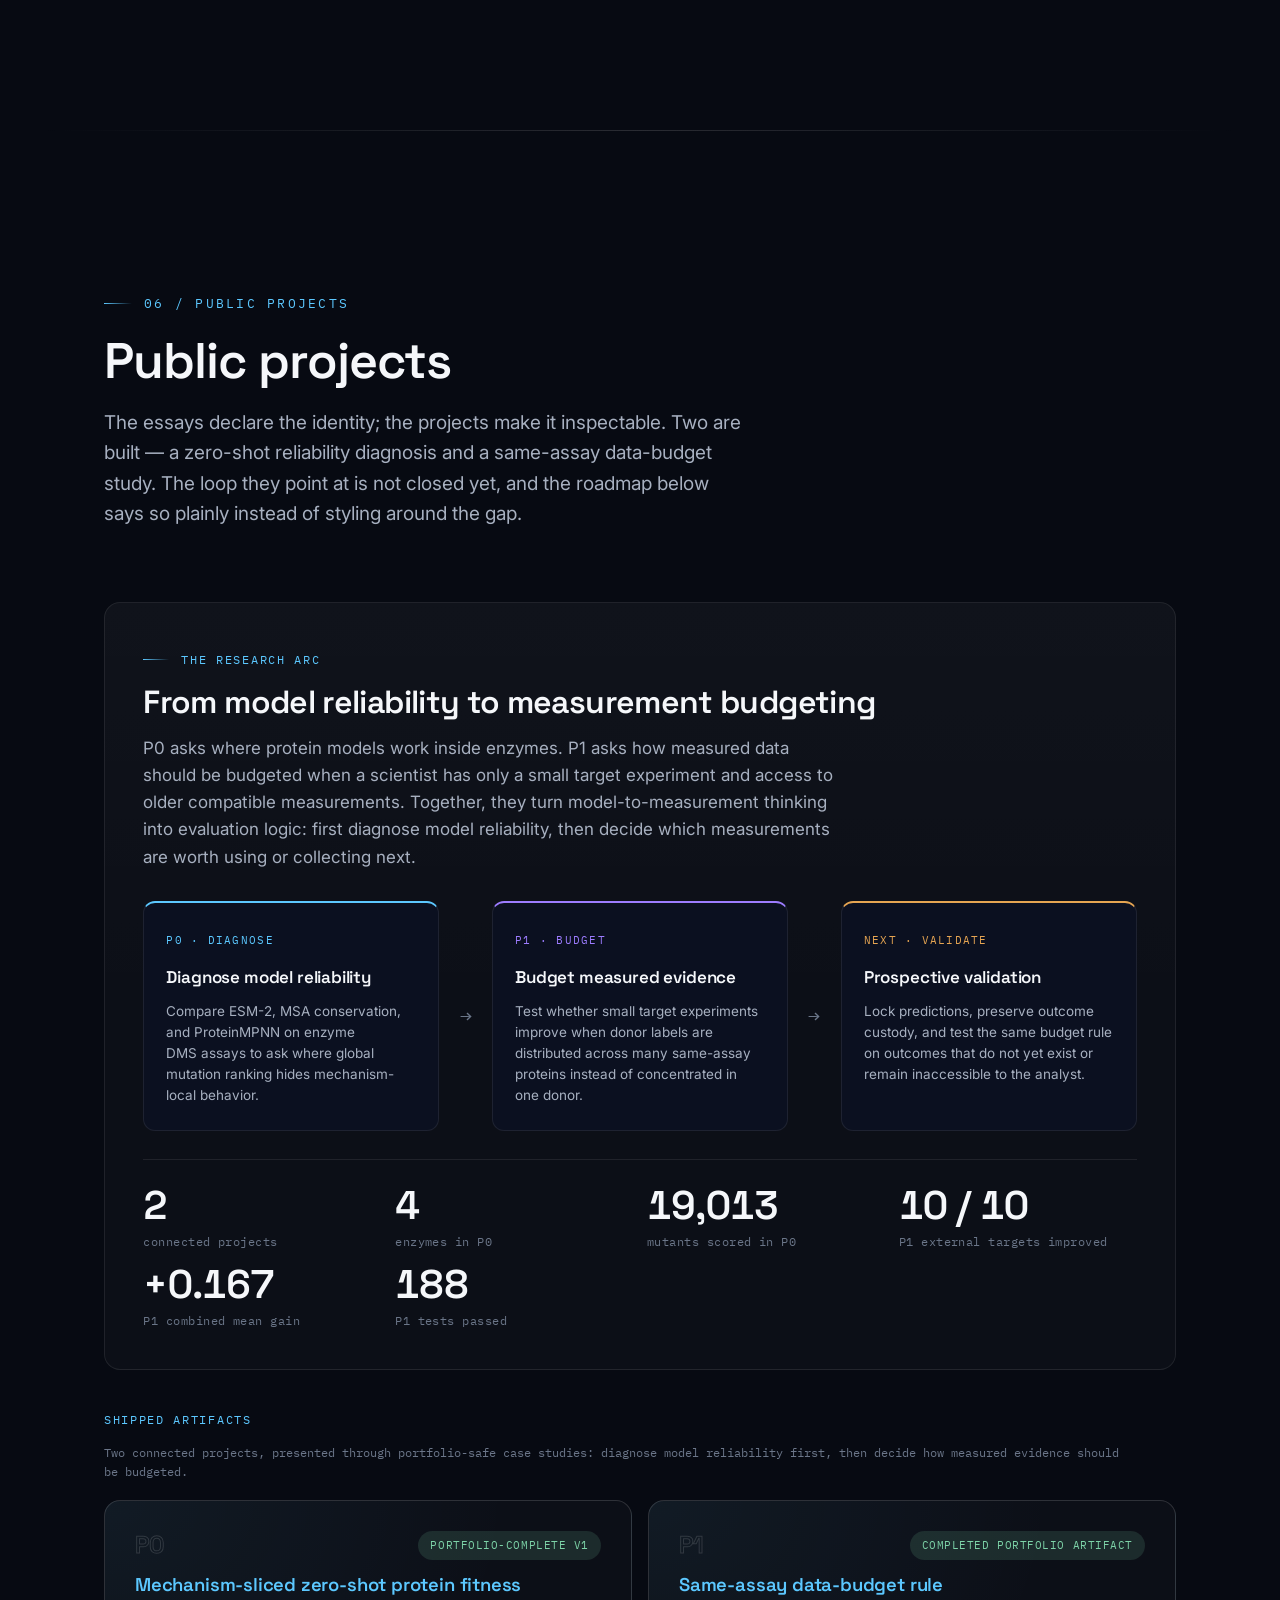
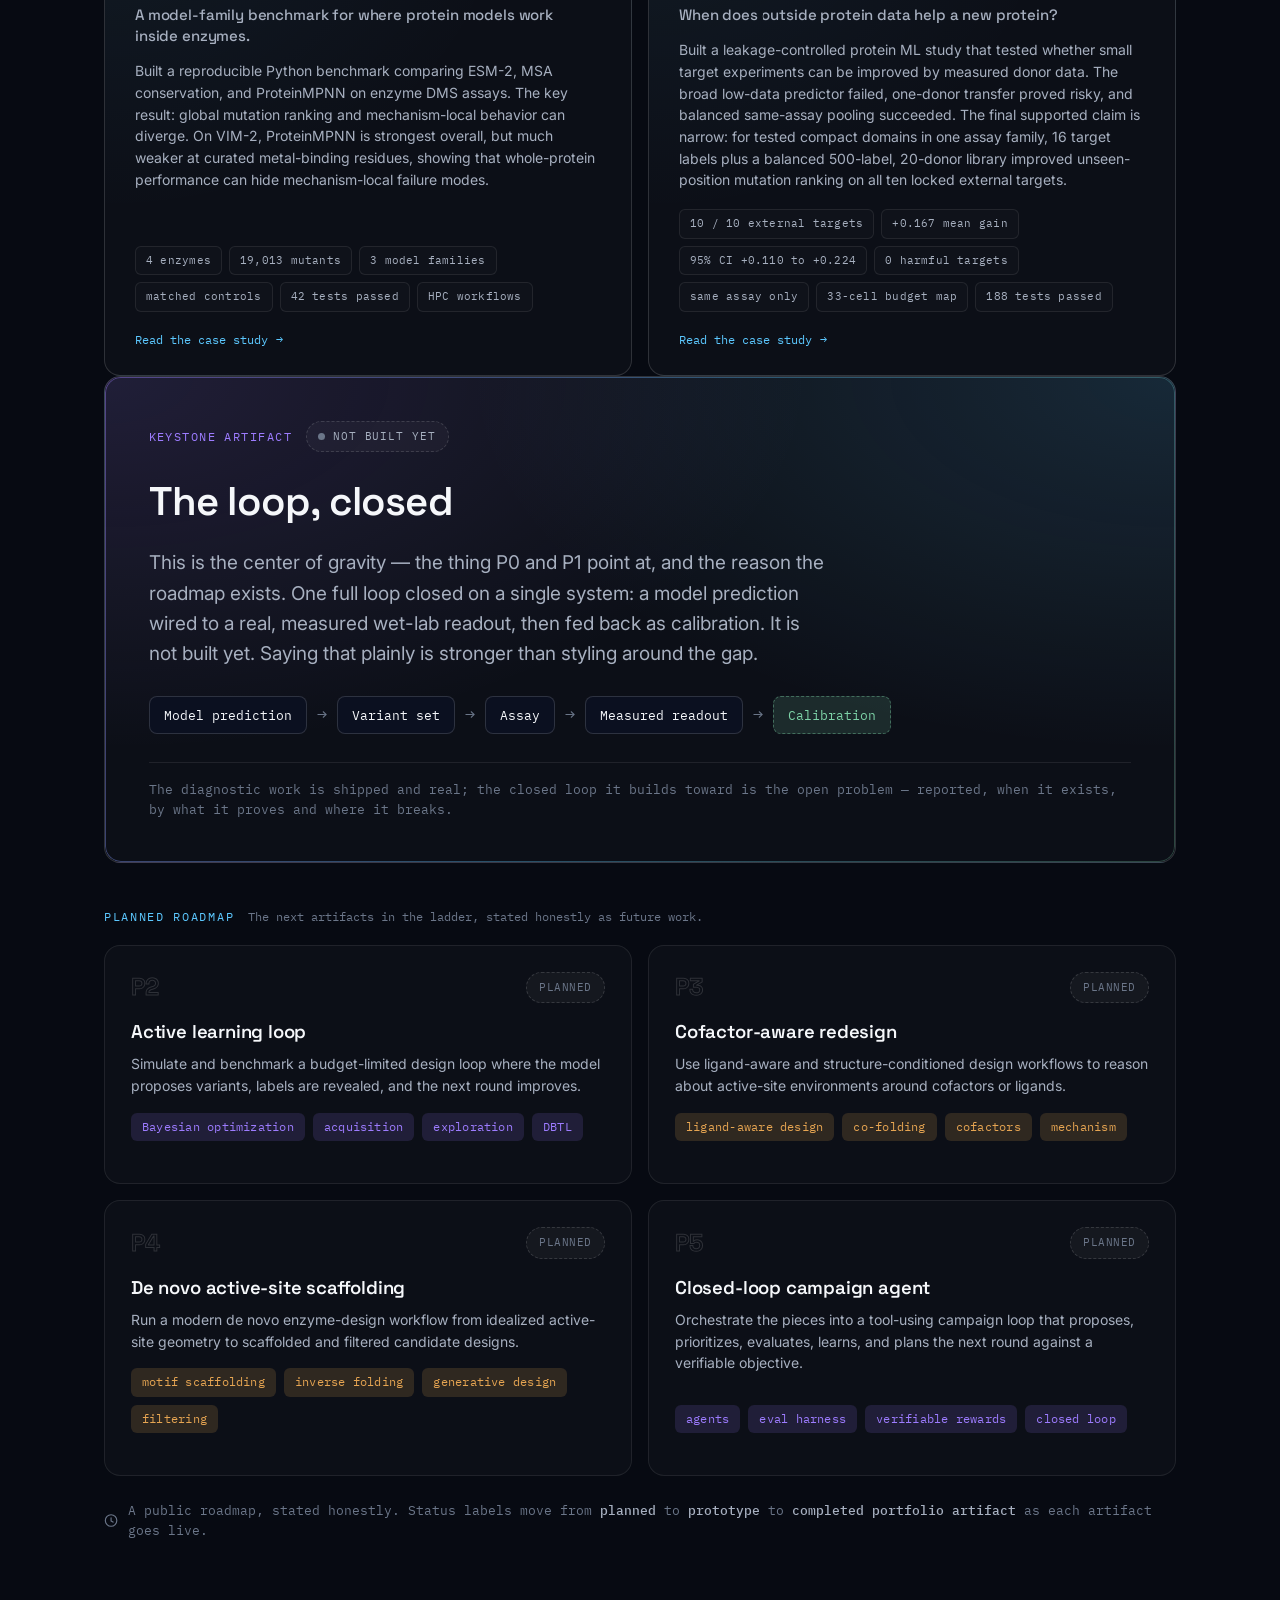
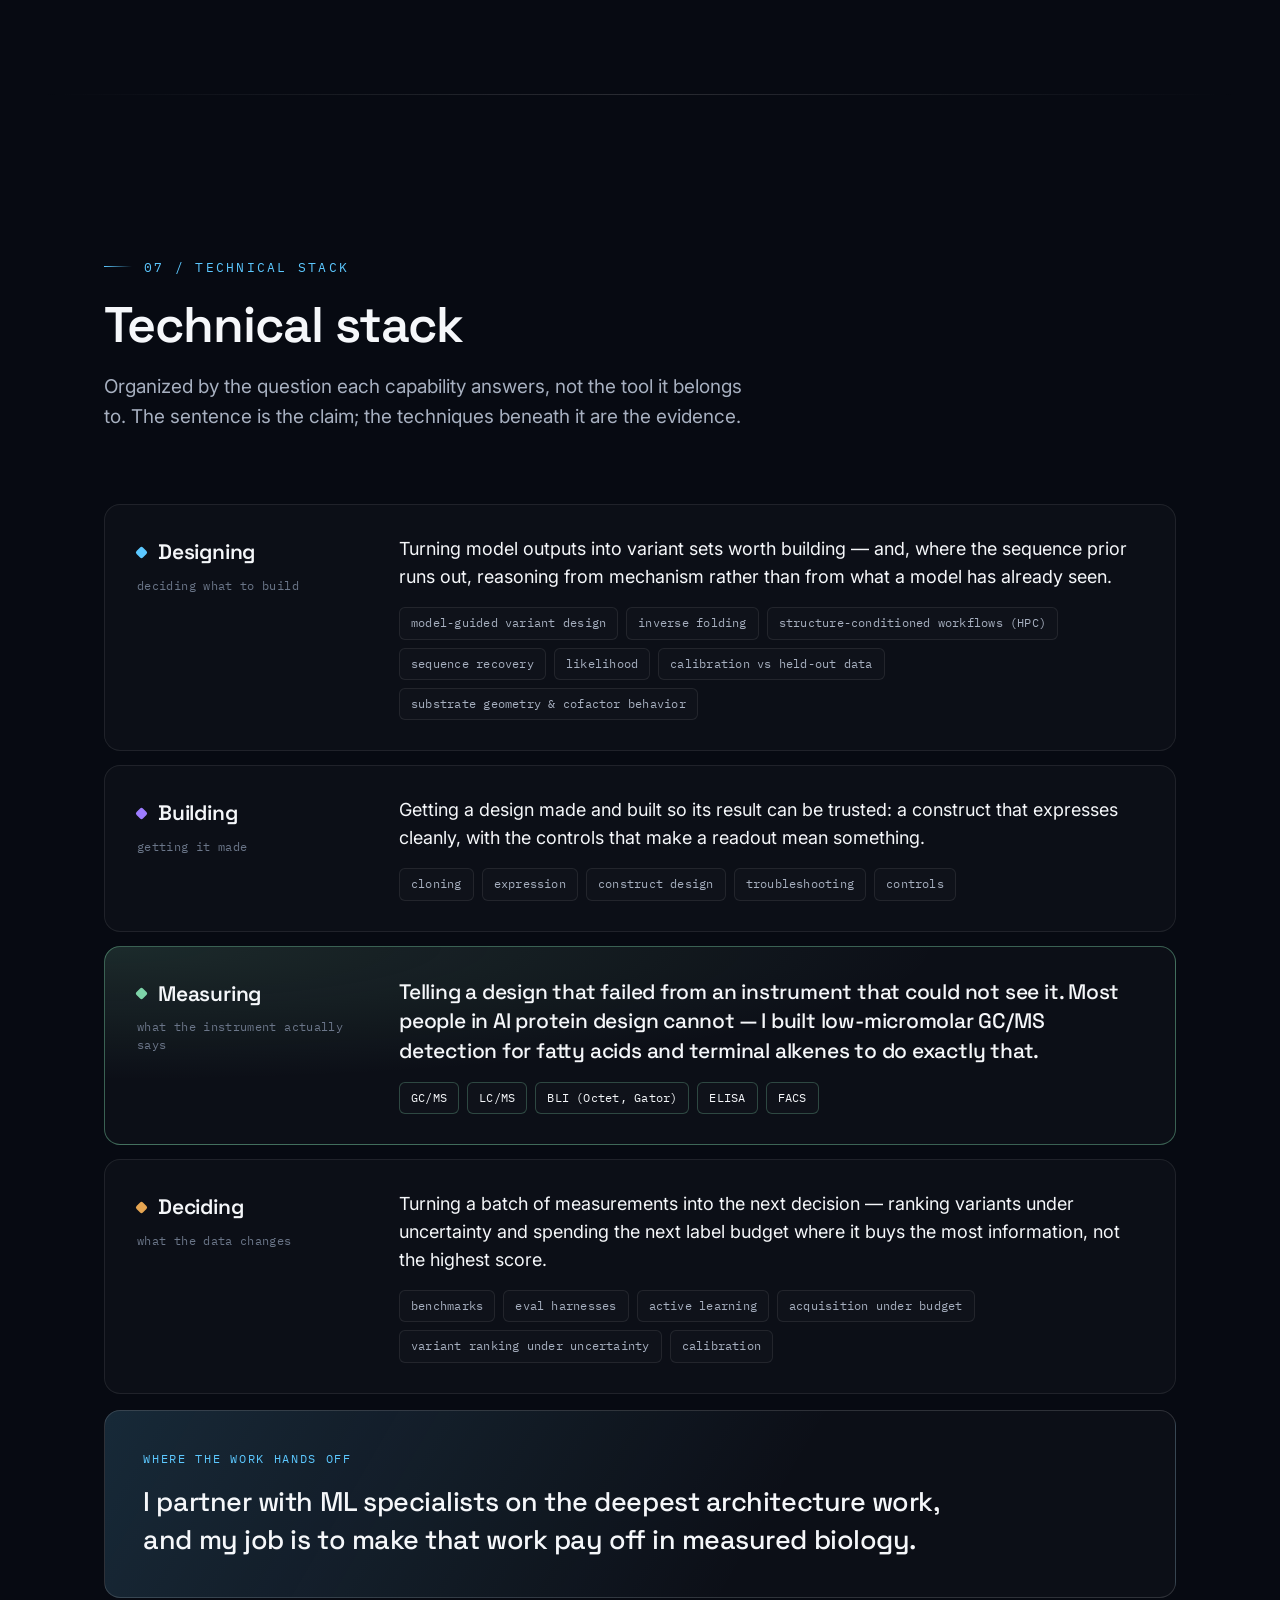
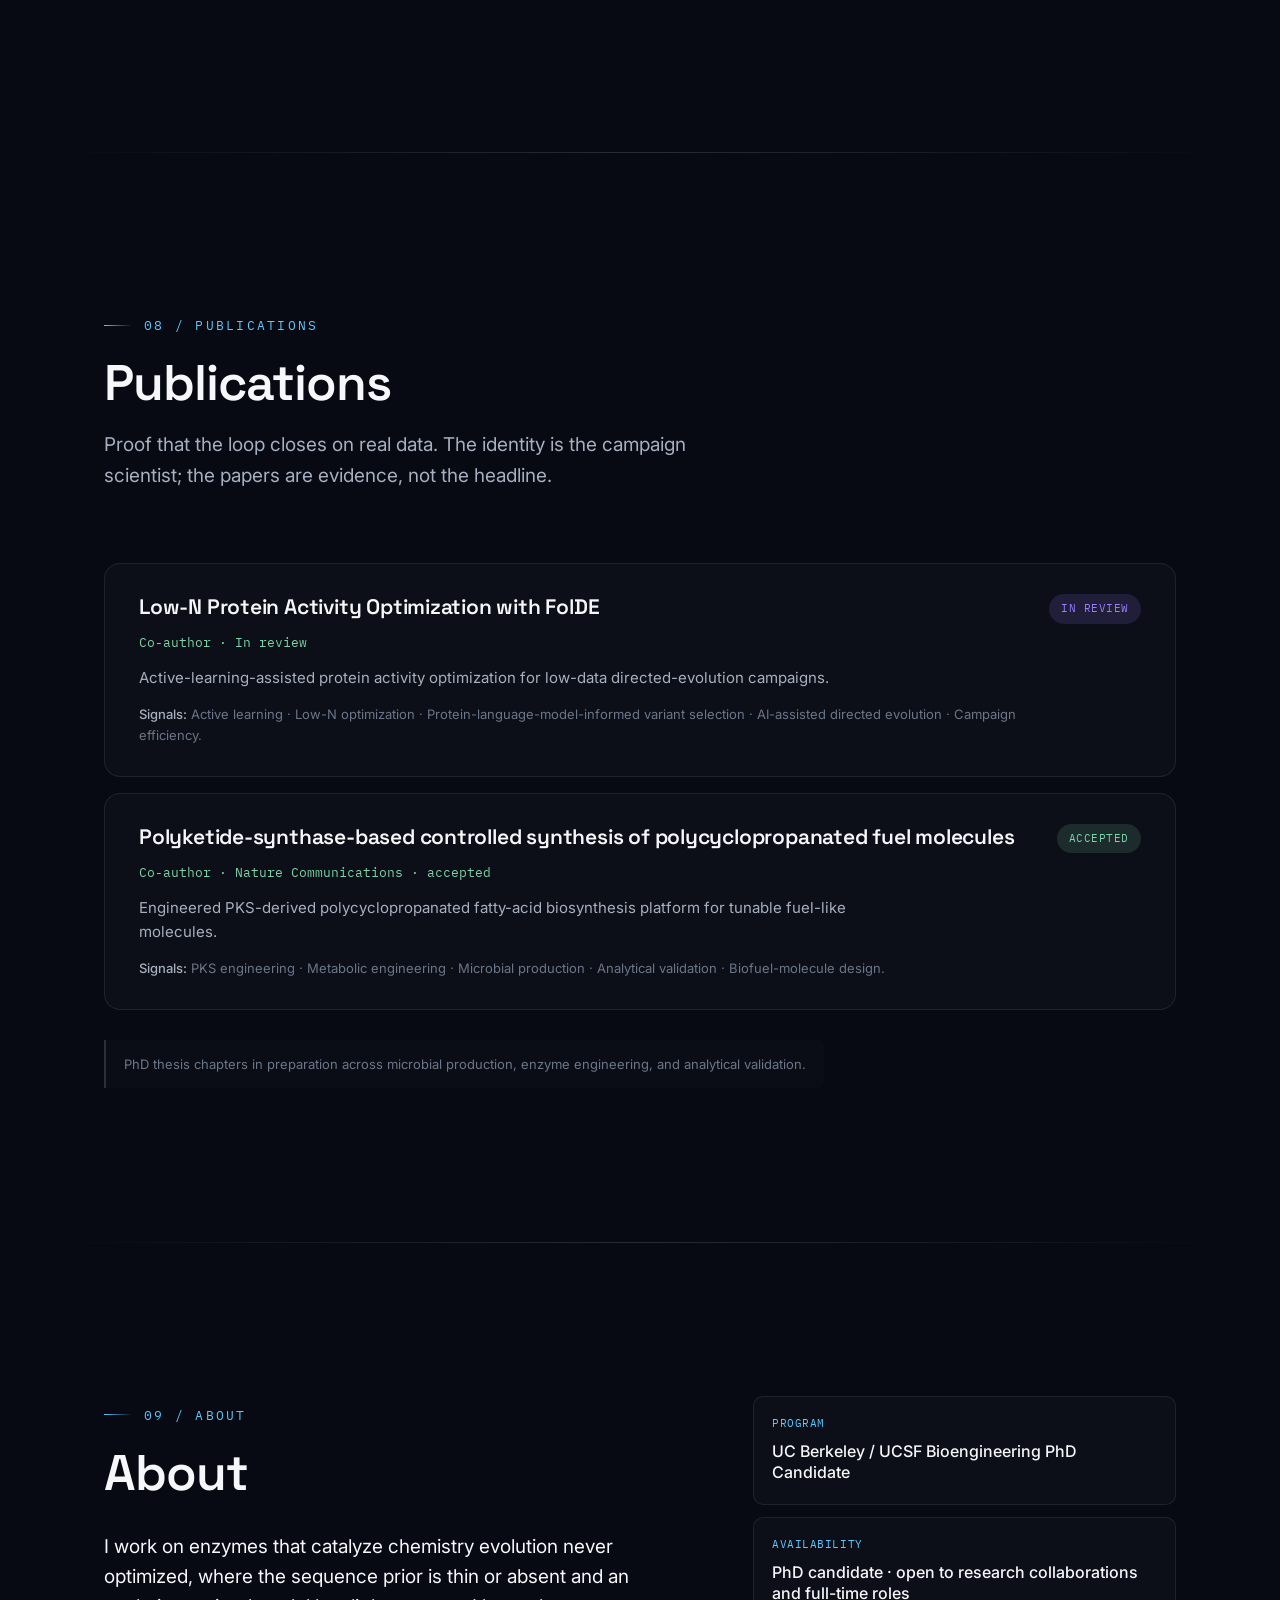
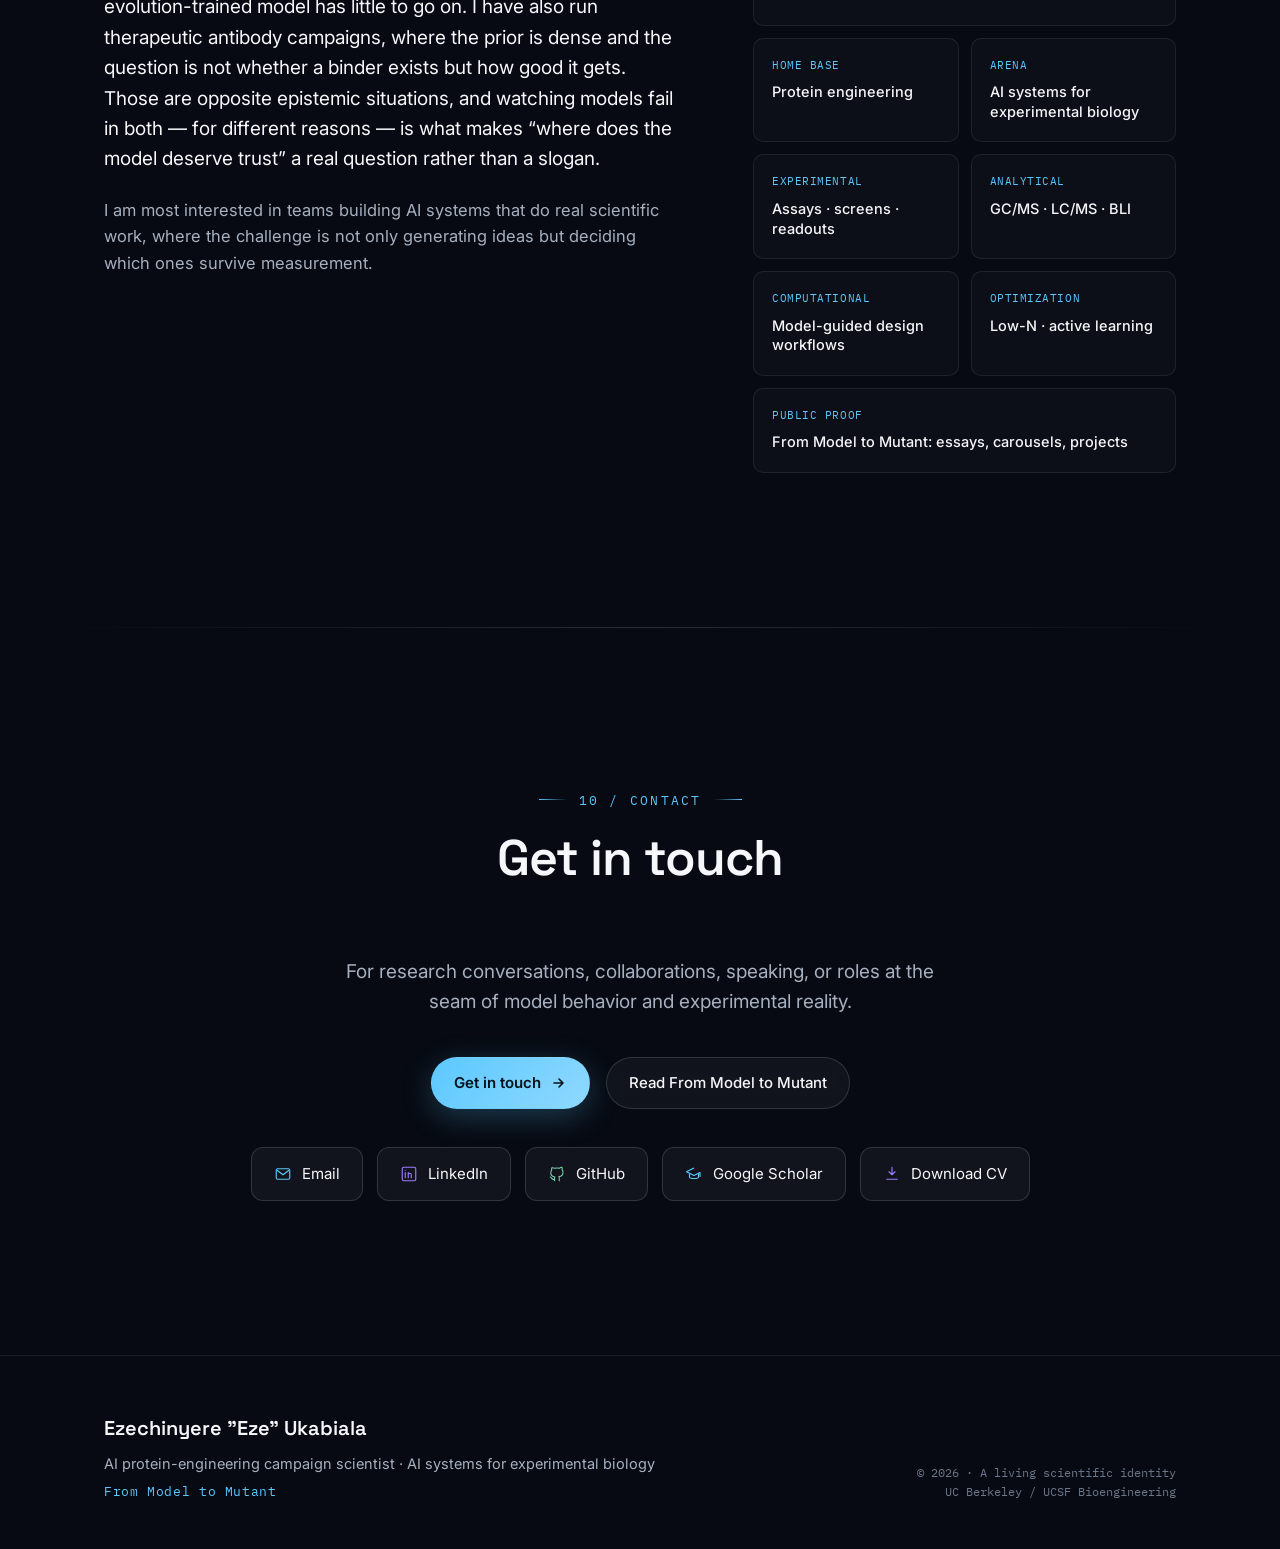
==== commit e429bc35: "Publish deploy 5 and completed P1 case study" ====
--- a/index.html
+++ b/index.html
@@ -229,8 +229,8 @@
       </article>
       <article class="card reveal d2">
         <div class="c-head"><span class="c-dot" style="background:var(--green)"></span><h3 class="card-title">Projects</h3></div>
-        <p class="c-body">Public repositories and reproducible builds that turn machine-learning claims into inspectable artifacts: the P0 zero-shot audit and the P1 data-efficiency benchmark, a connected two-project arc.</p>
-        <div class="tags"><span class="tag green">benchmarks</span><span class="tag green">evals</span><span class="tag green">data efficiency</span><span class="tag green">active learning</span></div>
+        <p class="c-body">Portfolio case studies and reproducible builds that turn machine-learning claims into inspectable artifacts: the public P0 benchmark and a portfolio-safe summary of the private P1 data-budget study.</p>
+        <div class="tags"><span class="tag green">benchmarks</span><span class="tag green">evals</span><span class="tag green">data budgeting</span><span class="tag green">leakage control</span></div>
       </article>
     </div>
   </div>
@@ -268,7 +268,7 @@
         <p class="c-body">I turn biological expertise into evaluations, benchmarks, failure modes, and tool feedback for AI systems doing scientific work: what to measure, and where the model earns trust.</p>
         <div class="tags"><span class="tag violet">evals</span><span class="tag violet">agents</span><span class="tag violet">benchmarks</span><span class="tag violet">failure modes</span></div>
         <div class="take"><b>In practice:</b> turning domain expertise into evals, datasets, failure modes, and model feedback.</div>
-        <span class="role-cta">The proof: the P0 audit, the P1 data-efficiency benchmark, the P5 campaign agent <span class="arrow">&rarr;</span></span>
+        <span class="role-cta">The proof: the P0 audit, the P1 same-assay data-budget study, the P5 campaign agent <span class="arrow">&rarr;</span></span>
       </a>
     </div>
   </div>
@@ -337,85 +337,30 @@
       <a href="https://ezeukabiala.substack.com/" target="_blank" rel="noopener noreferrer" class="article card reveal d1">
         <div class="akicker"><span>Essay 02</span><span>From Model to Mutant</span></div>
         <h4>Where Evolution Goes Quiet</h4>
-        <p>Why experimental data matters most where natural sequence priors grow thin.</p>
+        <p>The sequence prior looks like free information. Where evolution never optimized, it goes quiet — and measured data has to carry the weight.</p>
         <span class="read">Read the essay <span class="arrow">→</span></span>
       </a>
       <a href="https://ezeukabiala.substack.com/" target="_blank" rel="noopener noreferrer" class="article card reveal">
         <div class="akicker"><span>Essay 03</span><span>From Model to Mutant</span></div>
         <h4>When the Chemistry Isn't in the Sequence</h4>
-        <p>Why cofactor chemistry exposes the limits of sequence-only reasoning.</p>
+        <p>Chemistry looks like it lives in the sequence. When a cofactor does the catalysis, sequence-only reasoning goes blind.</p>
         <span class="read">Read the essay <span class="arrow">→</span></span>
       </a>
       <a href="https://ezeukabiala.substack.com/" target="_blank" rel="noopener noreferrer" class="article card reveal d1">
         <div class="akicker"><span>Essay 04</span><span>From Model to Mutant</span></div>
         <h4>Three Antibody Campaigns, Three Different Problems</h4>
-        <p>Why discovery, maturation, and developability divide the labor between model and bench differently.</p>
+        <p>Antibody engineering looks like one discipline. In practice, discovery, maturation, and developability ask three different questions of the model and the bench.</p>
         <span class="read">Read the essay <span class="arrow">→</span></span>
       </a>
     </div>
 
-    <div class="lanes-head reveal" style="margin-top:34px">
-      <span class="lanes-kicker">Essay roadmap</span>
-      <span class="lanes-note">Planned and upcoming, not yet published. Titles are directions, not links.</span>
-    </div>
-    <div class="lanes" style="margin-top:16px">
-      <div class="lane card reveal">
-        <div class="lane-head"><span class="lane-dot" style="background:var(--cyan)"></span>Campaign judgment</div>
-        <ul class="lane-list">
-          <li>Rational design is the constraint layer for AI</li>
-          <li>Mine the homologues before you touch the model</li>
-          <li>Three engines of protein design, and when to use each</li>
-        </ul>
-      </div>
-      <div class="lane card reveal d1">
-        <div class="lane-head"><span class="lane-dot" style="background:var(--violet)"></span>Model behavior &amp; limits</div>
-        <ul class="lane-list">
-          <li>What inverse-folding models actually optimize</li>
-          <li>Context is not magic: reading structure-conditioned design</li>
-          <li>AlphaFold is a hypothesis generator, not a binding assay</li>
-        </ul>
-      </div>
-      <div class="lane card reveal">
-        <div class="lane-head"><span class="lane-dot" style="background:var(--amber)"></span>Enzyme chemistry</div>
-        <ul class="lane-list">
-          <li>What makes a non-native substrate hard for an enzyme</li>
-          <li>Active-site geometry is a design spec, not a vibe</li>
-          <li>Cofactors are not decorations</li>
-        </ul>
-      </div>
-      <div class="lane card reveal d1">
-        <div class="lane-head"><span class="lane-dot" style="background:var(--cyan)"></span>Antibodies &amp; binders</div>
-        <ul class="lane-list">
-          <li>Antibody design vs enzyme design: what transfers</li>
-          <li>Binding predictions are not binding kinetics</li>
-          <li>Triaging 500 designed binders before ordering DNA</li>
-        </ul>
-      </div>
-      <div class="lane card reveal">
-        <div class="lane-head"><span class="lane-dot" style="background:var(--green)"></span>Model-to-bench execution</div>
-        <ul class="lane-list">
-          <li>From model output to DNA order</li>
-          <li>Ranking variants before you spend a dollar</li>
-          <li>Why analytical chemistry is underrated in AI protein design</li>
-        </ul>
-      </div>
-      <div class="lane card reveal d1">
-        <div class="lane-head"><span class="lane-dot" style="background:var(--violet)"></span>Evals &amp; closed loops</div>
-        <ul class="lane-list">
-          <li>What a useful scientific AI system should actually do</li>
-          <li>Reading failure modes instead of leaderboards</li>
-          <li>Active learning as a budget problem</li>
-        </ul>
-      </div>
-    </div>
-
-    <div style="margin-top:36px" class="reveal">
+    <p class="essays-note reveal">New field notes as the campaigns produce them.</p>
+
+    <div style="margin-top:24px" class="reveal">
       <a href="https://ezeukabiala.substack.com/" target="_blank" rel="noopener noreferrer" class="btn btn-ghost">Read From Model to Mutant
         <svg width="16" height="16" viewBox="0 0 16 16" fill="none" aria-hidden="true"><path d="M3 8h9M8 4l4 4-4 4" stroke="currentColor" stroke-width="1.6" stroke-linecap="round" stroke-linejoin="round"/></svg>
       </a>
     </div>
-
-    <p class="writing-disclosure reveal">Posts discuss public concepts, general frameworks, and field-level lessons. Unpublished thesis details, exact designs, and active project results are intentionally omitted.</p>
   </div>
 </section>
 
@@ -427,49 +372,51 @@
     <div class="section-head reveal">
       <div class="eyebrow">06 / Public projects</div>
       <h2 class="section-title">Public projects</h2>
-      <p class="section-intro">The essays declare the identity. The projects make it inspectable. The public build has moved from roadmap to real artifacts: two connected projects that turn a model-to-measurement question into inspectable proof.</p>
+      <p class="section-intro">The essays declare the identity; the projects make it inspectable. Two are built — a zero-shot reliability diagnosis and a same-assay data-budget study. The loop they point at is not closed yet, and the roadmap below says so plainly instead of styling around the gap.</p>
     </div>
 
     <div class="arc reveal" id="arc">
       <div class="arc-head">
         <div class="arc-kicker">The research arc</div>
-        <h3>From zero-shot diagnosis to label-efficient correction</h3>
-        <p>My current public build focuses on mechanism-aware protein ML: evaluating where protein models work, where they fail, and which experimental labels are worth buying next.</p>
+        <h3>From model reliability to measurement budgeting</h3>
+        <p>P0 asks where protein models work inside enzymes. P1 asks how measured data should be budgeted when a scientist has only a small target experiment and access to older compatible measurements. Together, they turn model-to-measurement thinking into evaluation logic: first diagnose model reliability, then decide which measurements are worth using or collecting next.</p>
       </div>
       <div class="arc-flow">
         <div class="arc-node an-cyan">
           <span class="arc-tag">P0 &middot; Diagnose</span>
-          <h4>Diagnose reliability</h4>
+          <h4>Diagnose model reliability</h4>
           <p>Compare ESM-2, MSA conservation, and ProteinMPNN on enzyme DMS assays to ask where global mutation ranking hides mechanism-local behavior.</p>
         </div>
         <div class="arc-arrow">&rarr;</div>
         <div class="arc-node an-violet">
-          <span class="arc-tag">P1 &middot; Correct</span>
-          <h4>Learn from measured labels</h4>
-          <p>Start from P0 zero-shot scores, hide most experimental labels, and test when supervised correction improves on the model prior.</p>
+          <span class="arc-tag">P1 &middot; Budget</span>
+          <h4>Budget measured evidence</h4>
+          <p>Test whether small target experiments improve when donor labels are distributed across many same-assay proteins instead of concentrated in one donor.</p>
         </div>
         <div class="arc-arrow">&rarr;</div>
         <div class="arc-node an-amber">
-          <span class="arc-tag">Next &middot; Acquire</span>
-          <h4>Acquire with diversity and mechanism coverage</h4>
-          <p>Build acquisition strategies that buy information, not just the highest-scoring variants.</p>
-        </div>
-      </div>
-      <div class="evidence-strip">
+          <span class="arc-tag">Next &middot; Validate</span>
+          <h4>Prospective validation</h4>
+          <p>Lock predictions, preserve outcome custody, and test the same budget rule on outcomes that do not yet exist or remain inaccessible to the analyst.</p>
+        </div>
+      </div>
+      <div class="evidence-strip six">
         <div class="ev"><span class="ev-num">2</span><span class="ev-label">connected projects</span></div>
         <div class="ev"><span class="ev-num">4</span><span class="ev-label">enzymes in P0</span></div>
-        <div class="ev"><span class="ev-num">19,013</span><span class="ev-label">single mutants scored</span></div>
-        <div class="ev"><span class="ev-num">384</span><span class="ev-label">key P1 label budget</span></div>
+        <div class="ev"><span class="ev-num">19,013</span><span class="ev-label">mutants scored in P0</span></div>
+        <div class="ev"><span class="ev-num">10 / 10</span><span class="ev-label">P1 external targets improved</span></div>
+        <div class="ev"><span class="ev-num">+0.167</span><span class="ev-label">P1 combined mean gain</span></div>
+        <div class="ev"><span class="ev-num">188</span><span class="ev-label">P1 tests passed</span></div>
       </div>
     </div>
 
     <div class="tier-head reveal">
       <span class="tier-kicker">Shipped artifacts</span>
-      <span class="tier-note">Two connected projects, built in the open: diagnose zero-shot reliability first, then design a smarter labeling strategy.</span>
+      <span class="tier-note">Two connected projects, presented through portfolio-safe case studies: diagnose model reliability first, then decide how measured evidence should be budgeted.</span>
     </div>
     <div class="artifact-row">
       <a class="rm-card featured reveal rm-link" href="projects/p0-zero-shot-fitness.html">
-        <div class="rm-top"><span class="rm-code">P0</span><span class="rm-badges"><span class="rm-rating">8.3 / 10</span><span class="pub-status status-shipped">Completed portfolio artifact</span></span></div>
+        <div class="rm-top"><span class="rm-code">P0</span><span class="rm-badges"><span class="pub-status status-shipped">Portfolio-complete v1</span></span></div>
         <h3>Mechanism-sliced zero-shot protein fitness</h3>
         <p class="rm-sub">A model-family benchmark for where protein models work inside enzymes.</p>
         <p class="rm-copy">Built a reproducible Python benchmark comparing ESM-2, MSA conservation, and ProteinMPNN on enzyme DMS assays. The key result: global mutation ranking and mechanism-local behavior can diverge. On VIM-2, ProteinMPNN is strongest overall, but much weaker at curated metal-binding residues, showing that whole-protein performance can hide mechanism-local failure modes.</p>
@@ -477,14 +424,33 @@
         <span class="rm-cta">Read the case study <span class="arrow">&rarr;</span></span>
       </a>
       <a class="rm-card featured reveal d1 rm-link" href="projects/p1-data-efficiency.html">
-        <div class="rm-top"><span class="rm-code">P1</span><span class="rm-badges"><span class="rm-rating">7.4 / 10</span><span class="pub-status status-inprogress">Strong prototype</span></span></div>
-        <h3>Data-efficiency curves for protein fitness learning</h3>
-        <p class="rm-sub">How many experimental labels does it take to beat zero-shot?</p>
-        <p class="rm-copy">I built a benchmark that starts from P0 zero-shot ESM scores, then asks how many measured mutation labels are needed before supervised correction improves performance. Around 384 labels, residual correction begins to beat zero-shot on real enzyme datasets, but label value depends on selection strategy, mechanism region, and landscape coverage.</p>
-        <div class="echips"><span class="echip">384-label regime</span><span class="echip">residual correction</span><span class="echip">true ESM delta embeddings</span><span class="echip">mechanism slices</span><span class="echip">iterative acquisition</span><span class="echip">diversity lesson</span></div>
+        <div class="rm-top"><span class="rm-code">P1</span><span class="rm-badges"><span class="pub-status status-shipped">Completed portfolio artifact</span></span></div>
+        <h3>Same-assay data-budget rule</h3>
+        <p class="rm-sub">When does outside protein data help a new protein?</p>
+        <p class="rm-copy">Built a leakage-controlled protein ML study that tested whether small target experiments can be improved by measured donor data. The broad low-data predictor failed, one-donor transfer proved risky, and balanced same-assay pooling succeeded. The final supported claim is narrow: for tested compact domains in one assay family, 16 target labels plus a balanced 500-label, 20-donor library improved unseen-position mutation ranking on all ten locked external targets.</p>
+        <div class="echips"><span class="echip">10 / 10 external targets</span><span class="echip">+0.167 mean gain</span><span class="echip">95% CI +0.110 to +0.224</span><span class="echip">0 harmful targets</span><span class="echip">same assay only</span><span class="echip">33-cell budget map</span><span class="echip">188 tests passed</span></div>
         <span class="rm-cta">Read the case study <span class="arrow">&rarr;</span></span>
       </a>
     </div>
+
+    <article class="keystone reveal" id="keystone">
+      <div class="keystone-body">
+        <div class="keystone-top">
+          <span class="keystone-label">Keystone artifact</span>
+          <span class="ks-status is-gap"><span class="ks-status-dot"></span>Not built yet</span>
+        </div>
+        <h3>The loop, closed</h3>
+        <p class="keystone-lead">This is the center of gravity — the thing P0 and P1 point at, and the reason the roadmap exists. One full loop closed on a single system: a model prediction wired to a real, measured wet-lab readout, then fed back as calibration. It is not built yet. Saying that plainly is stronger than styling around the gap.</p>
+        <div class="keystone-chain">
+          <span class="kc">Model prediction</span><span class="kc-arrow">&rarr;</span>
+          <span class="kc">Variant set</span><span class="kc-arrow">&rarr;</span>
+          <span class="kc">Assay</span><span class="kc-arrow">&rarr;</span>
+          <span class="kc">Measured readout</span><span class="kc-arrow">&rarr;</span>
+          <span class="kc kc-loop">Calibration</span>
+        </div>
+        <div class="keystone-note">The diagnostic work is shipped and real; the closed loop it builds toward is the open problem — reported, when it exists, by what it proves and where it breaks.</div>
+      </div>
+    </article>
 
     <div class="tier-head reveal" style="margin-top:44px">
       <span class="tier-kicker">Planned roadmap</span>
@@ -519,7 +485,7 @@
 
     <div class="roadmap-note reveal">
       <svg width="15" height="15" viewBox="0 0 16 16" fill="none"><circle cx="8" cy="8" r="6.5" stroke="#6B7689" stroke-width="1.3"/><path d="M8 5v3.5l2.2 1.3" stroke="#6B7689" stroke-width="1.3" stroke-linecap="round" stroke-linejoin="round"/></svg>
-      <span>A public roadmap, stated honestly. Status labels move from <b>planned</b> to <b>strong prototype</b> to <b>portfolio-complete</b> as each artifact goes live.</span>
+      <span>A public roadmap, stated honestly. Status labels move from <b>planned</b> to <b>prototype</b> to <b>completed portfolio artifact</b> as each artifact goes live.</span>
     </div>
   </div>
 </section>
@@ -532,45 +498,55 @@
     <div class="section-head reveal">
       <div class="eyebrow">07 / Technical stack</div>
       <h2 class="section-title">Technical stack</h2>
-      <p class="section-intro">Organized around capability, not tool count: only techniques I can credibly defend.</p>
-    </div>
-
-    <div class="skill-groups">
-      <div class="skill-group reveal">
-        <h3><span class="gdot" style="background:var(--cyan)"></span>Protein engineering</h3>
-        <div class="skills-chips">
-          <span class="skill">Enzyme engineering</span><span class="skill">Antibody / binder thinking</span><span class="skill">Construct design</span><span class="skill">Substrate scope</span><span class="skill">Mechanism</span>
-        </div>
-      </div>
-      <div class="skill-group reveal d1">
-        <h3><span class="gdot" style="background:var(--green)"></span>Experimental biology</h3>
-        <div class="skills-chips">
-          <span class="skill">Cloning</span><span class="skill">Expression</span><span class="skill">Assays</span><span class="skill">Screens</span><span class="skill">Troubleshooting</span><span class="skill">Controls</span>
-        </div>
-      </div>
-      <div class="skill-group reveal">
-        <h3><span class="gdot" style="background:var(--cyan)"></span>Analytical readouts</h3>
-        <div class="skills-chips">
-          <span class="skill">GC/MS</span><span class="skill">LC/MS</span><span class="skill">BLI</span><span class="skill">ELISA</span><span class="skill">FACS</span><span class="skill">SEC concepts</span>
-        </div>
-      </div>
-      <div class="skill-group reveal d1">
-        <h3><span class="gdot" style="background:var(--violet)"></span>AI &amp; computational workflows</h3>
-        <div class="skills-chips">
-          <span class="skill">Protein design workflows</span><span class="skill">Model training &amp; fine-tuning</span><span class="skill">Structure-conditioned design</span><span class="skill">Generative design</span><span class="skill">Uncertainty &amp; calibration</span><span class="skill">Variant ranking</span>
-        </div>
-      </div>
-      <div class="skill-group reveal" style="grid-column:1/-1">
-        <h3><span class="gdot" style="background:var(--amber)"></span>Evaluation &amp; closed-loop systems</h3>
-        <div class="skills-chips">
-          <span class="skill">Benchmarks</span><span class="skill">Eval harnesses</span><span class="skill">Active learning</span><span class="skill">Bayesian optimization / acquisition</span><span class="skill">Tool-use orchestration</span><span class="skill">Verifiable rewards</span>
-        </div>
-      </div>
-    </div>
-
-    <div class="skill-note reveal">
-      <svg viewBox="0 0 24 24" fill="none"><path d="M4 17 9 12l3 3 7-8" stroke="#5CC8FF" stroke-width="1.6" stroke-linecap="round" stroke-linejoin="round"/><circle cx="9" cy="12" r="1.6" fill="#9D7CFF"/><circle cx="19" cy="7" r="1.6" fill="#7DD3A8"/></svg>
-      <p><b>AI-enabled protein engineer.</b> At the model layer I adapt and extend state-of-the-art protein-design methods: inverse folding, ligand-aware and structure-conditioned design, generative scaffolding, and active-learning loops, fitting them to the constraints of a real campaign. I partner with ML specialists on the deepest architecture work, and my job is to make that work pay off in measured biology.</p>
+      <p class="section-intro">Organized by the question each capability answers, not the tool it belongs to. The sentence is the claim; the techniques beneath it are the evidence.</p>
+    </div>
+
+    <div class="stack">
+      <div class="stack-row reveal">
+        <div class="stack-q">
+          <div class="q-verb"><span class="gdot" style="background:var(--cyan)"></span>Designing</div>
+          <div class="q-sub">deciding what to build</div>
+        </div>
+        <div>
+          <p class="stack-claim">Turning model outputs into variant sets worth building — and, where the sequence prior runs out, reasoning from mechanism rather than from what a model has already seen.</p>
+          <div class="stack-eks"><span class="stack-ek">model-guided variant design</span><span class="stack-ek">inverse folding</span><span class="stack-ek">structure-conditioned workflows (HPC)</span><span class="stack-ek">sequence recovery</span><span class="stack-ek">likelihood</span><span class="stack-ek">calibration vs held-out data</span><span class="stack-ek">substrate geometry &amp; cofactor behavior</span></div>
+        </div>
+      </div>
+      <div class="stack-row reveal">
+        <div class="stack-q">
+          <div class="q-verb"><span class="gdot" style="background:var(--violet)"></span>Building</div>
+          <div class="q-sub">getting it made</div>
+        </div>
+        <div>
+          <p class="stack-claim">Getting a design made and built so its result can be trusted: a construct that expresses cleanly, with the controls that make a readout mean something.</p>
+          <div class="stack-eks"><span class="stack-ek">cloning</span><span class="stack-ek">expression</span><span class="stack-ek">construct design</span><span class="stack-ek">troubleshooting</span><span class="stack-ek">controls</span></div>
+        </div>
+      </div>
+      <div class="stack-row is-strong reveal">
+        <div class="stack-q">
+          <div class="q-verb"><span class="gdot" style="background:var(--green)"></span>Measuring</div>
+          <div class="q-sub">what the instrument actually says</div>
+        </div>
+        <div>
+          <p class="stack-claim">Telling a design that failed from an instrument that could not see it. Most people in AI protein design cannot — I built low-micromolar GC/MS detection for fatty acids and terminal alkenes to do exactly that.</p>
+          <div class="stack-eks"><span class="stack-ek">GC/MS</span><span class="stack-ek">LC/MS</span><span class="stack-ek">BLI (Octet, Gator)</span><span class="stack-ek">ELISA</span><span class="stack-ek">FACS</span></div>
+        </div>
+      </div>
+      <div class="stack-row reveal">
+        <div class="stack-q">
+          <div class="q-verb"><span class="gdot" style="background:var(--amber)"></span>Deciding</div>
+          <div class="q-sub">what the data changes</div>
+        </div>
+        <div>
+          <p class="stack-claim">Turning a batch of measurements into the next decision — ranking variants under uncertainty and spending the next label budget where it buys the most information, not the highest score.</p>
+          <div class="stack-eks"><span class="stack-ek">benchmarks</span><span class="stack-ek">eval harnesses</span><span class="stack-ek">active learning</span><span class="stack-ek">acquisition under budget</span><span class="stack-ek">variant ranking under uncertainty</span><span class="stack-ek">calibration</span></div>
+        </div>
+      </div>
+    </div>
+
+    <div class="stack-limit reveal">
+      <div class="sl-kicker">Where the work hands off</div>
+      <p>I partner with ML specialists on the deepest architecture work, and my job is to make that work pay off in measured biology.</p>
     </div>
   </div>
 </section>
@@ -608,7 +584,7 @@
       </article>
     </div>
 
-    <p class="writing-disclosure reveal">PhD thesis chapters in preparation across microbial production, enzyme engineering, and analytical validation. Details limited while the work is active.</p>
+    <p class="writing-disclosure reveal">PhD thesis chapters in preparation across microbial production, enzyme engineering, and analytical validation.</p>
   </div>
 </section>
 
@@ -623,7 +599,7 @@
         <h2 class="section-title">About</h2>
       </div>
       <div class="reveal">
-        <p>I am a UC Berkeley / UCSF Bioengineering PhD candidate working in protein engineering and biomanufacturing. My work combines experimental biology, protein design, assay development, analytical chemistry, and model-guided iteration.</p>
+        <p>I work on enzymes that catalyze chemistry evolution never optimized, where the sequence prior is thin or absent and an evolution-trained model has little to go on. I have also run therapeutic antibody campaigns, where the prior is dense and the question is not whether a binder exists but how good it gets. Those are opposite epistemic situations, and watching models fail in both — for different reasons — is what makes “where does the model deserve trust” a real question rather than a slogan.</p>
         <p>I am most interested in teams building AI systems that do real scientific work, where the challenge is not only generating ideas but deciding which ones survive measurement.</p>
       </div>
     </div>
@@ -698,7 +674,6 @@
       <div class="footer-name">Ezechinyere "Eze" Ukabiala</div>
       <div class="footer-role">AI protein-engineering campaign scientist · AI systems for experimental biology</div>
       <div class="footer-brand">From Model to Mutant</div>
-      <div class="footer-note">Some project details are intentionally generalized because the work is active and unpublished. The site reveals how I think, not what I found.</div>
     </div>
     <div class="footer-meta">
       © 2026 · A living scientific identity<br />
--- a/styles.css
+++ b/styles.css
@@ -1056,11 +1056,6 @@
 }
 @media (max-width: 720px) {
   body { font-size: 16px; }
-  .hero-grid, .hero-copy, .hero-visual { min-width: 0; }
-  .hero-copy, .hero-visual { width: 100%; max-width: 100%; }
-  .hero-visual { overflow: hidden; }
-  .hero-visual svg { overflow: hidden; }
-  .pill { max-width: 100%; white-space: normal; align-items: flex-start; }
   .work-grid { grid-template-columns: 1fr; }
   .articles { grid-template-columns: 1fr; }
   .lanes { grid-template-columns: 1fr; }
@@ -1286,3 +1281,58 @@
 @media (max-width: 760px) {
   .roadmap.planned { grid-template-columns: 1fr; }
 }
+
+/* ============================================================
+   RESEARCH: four sequenced beats (an argument, not a grid)
+   ============================================================ */
+.beats { position: relative; display: flex; flex-direction: column; margin-top: 4px; }
+.beat { position: relative; display: grid; grid-template-columns: 64px 1fr; gap: 30px; padding-bottom: 46px; }
+.beat:last-child { padding-bottom: 0; }
+.beat::before { content: ""; position: absolute; left: 31px; top: 66px; bottom: 0; width: 2px; background: linear-gradient(180deg, var(--border-strong), var(--border) 84%, transparent); }
+.beat:last-child::before { display: none; }
+.beat-num { position: relative; z-index: 1; width: 64px; height: 64px; border-radius: 16px; display: grid; place-items: center; font-family: var(--font-mono); font-size: 13.5px; letter-spacing: 0.04em; color: var(--text-2); background: var(--bg-1); border: 1px solid var(--border-strong); transition: border-color .4s, box-shadow .4s, color .4s; }
+.beat:hover .beat-num { border-color: rgba(92,200,255,0.4); color: var(--text); }
+.beat-body { min-width: 0; padding-top: 4px; }
+.beat-kicker { font-family: var(--font-mono); font-size: 12px; letter-spacing: 0.14em; text-transform: uppercase; color: var(--text-3); margin-bottom: 13px; }
+.beat-claim { font-family: var(--font-display); font-weight: 500; font-size: clamp(20px, 2.15vw, 27px); line-height: 1.32; letter-spacing: -0.017em; color: var(--text); text-wrap: pretty; margin-bottom: 14px; }
+.beat-support { color: var(--text-2); font-size: clamp(15px, 1.45vw, 17px); line-height: 1.62; max-width: 660px; text-wrap: pretty; }
+.beat-support strong { color: var(--text); font-weight: 600; }
+.beat-link { color: var(--cyan); text-decoration: none; border-bottom: 1px solid rgba(92,200,255,0.35); white-space: nowrap; transition: border-color .25s, color .25s; }
+.beat-link:hover { border-color: var(--cyan); color: #8fd9ff; }
+.beat.is-crux .beat-kicker { color: var(--cyan); }
+.beat.is-crux .beat-num { color: #06121c; background: linear-gradient(140deg, var(--cyan), #8fd9ff); border-color: transparent; box-shadow: 0 8px 26px rgba(92,200,255,0.26); }
+@media (max-width: 640px) {
+  .beat { grid-template-columns: 46px 1fr; gap: 18px; padding-bottom: 36px; }
+  .beat-num { width: 46px; height: 46px; border-radius: 13px; font-size: 12px; }
+  .beat::before { left: 22px; top: 50px; }
+}
+
+/* ============================================================
+   TECHNICAL STACK: capability as claim, technique as evidence
+   ============================================================ */
+.stack { display: flex; flex-direction: column; gap: 14px; }
+.stack-row { display: grid; grid-template-columns: 232px 1fr; gap: 30px; align-items: start; background: var(--panel); border: 1px solid var(--border); border-radius: var(--radius); padding: 30px 32px; transition: border-color .4s, background .4s; }
+.stack-row:hover { border-color: var(--border-strong); background: var(--panel-2); }
+.q-verb { font-family: var(--font-display); font-weight: 600; font-size: 21px; letter-spacing: -0.01em; color: var(--text); display: flex; align-items: center; gap: 12px; margin-bottom: 8px; }
+.q-verb .gdot { width: 9px; height: 9px; border-radius: 2px; transform: rotate(45deg); flex: none; }
+.q-sub { font-family: var(--font-mono); font-size: 12px; letter-spacing: 0.03em; color: var(--text-3); line-height: 1.5; }
+.stack-claim { font-size: clamp(15.5px, 1.55vw, 18px); line-height: 1.55; color: var(--text); text-wrap: pretty; margin-bottom: 16px; }
+.stack-eks { display: flex; flex-wrap: wrap; gap: 8px; }
+.stack-ek { font-family: var(--font-mono); font-size: 11.5px; letter-spacing: 0.02em; color: var(--text-2); padding: 6px 11px; border-radius: 6px; border: 1px solid var(--border); background: rgba(255,255,255,0.015); transition: border-color .25s, color .25s; }
+.stack-row:hover .stack-ek { border-color: var(--border-strong); }
+.stack-row.is-strong { background: radial-gradient(150% 130% at 0% 0%, var(--green-soft), transparent 52%), var(--panel); border-color: rgba(125,211,168,0.42); }
+.stack-row.is-strong .stack-claim { font-family: var(--font-display); font-weight: 500; font-size: clamp(17px, 1.85vw, 21px); letter-spacing: -0.01em; line-height: 1.42; }
+.stack-row.is-strong .stack-ek { border-color: rgba(125,211,168,0.28); color: var(--text); }
+.stack-limit { margin-top: 16px; border: 1px solid var(--border-strong); background: linear-gradient(120deg, var(--cyan-soft), transparent 62%), var(--panel); border-radius: var(--radius); padding: clamp(26px, 3vw, 40px); }
+.sl-kicker { font-family: var(--font-mono); font-size: 12px; letter-spacing: 0.14em; text-transform: uppercase; color: var(--cyan); margin-bottom: 15px; }
+.stack-limit p { font-family: var(--font-display); font-weight: 500; font-size: clamp(19px, 2.15vw, 27px); line-height: 1.4; letter-spacing: -0.017em; color: var(--text); text-wrap: pretty; max-width: 840px; }
+@media (max-width: 760px) {
+  .stack-row, .stack-row.is-strong { grid-template-columns: 1fr; gap: 15px; padding: 24px; }
+}
+
+/* Essays: quiet closing note (replaces the essay roadmap) */
+.essays-note { margin-top: 30px; font-family: var(--font-mono); font-size: 13px; letter-spacing: 0.03em; color: var(--text-3); }
+
+/* Keystone reframed as an owned gap, not a promise */
+.ks-status.is-gap { color: var(--text-2); background: rgba(255,255,255,0.03); border: 1px dashed var(--border-strong); }
+.ks-status.is-gap .ks-status-dot { background: var(--text-3); animation: none; box-shadow: none; }
